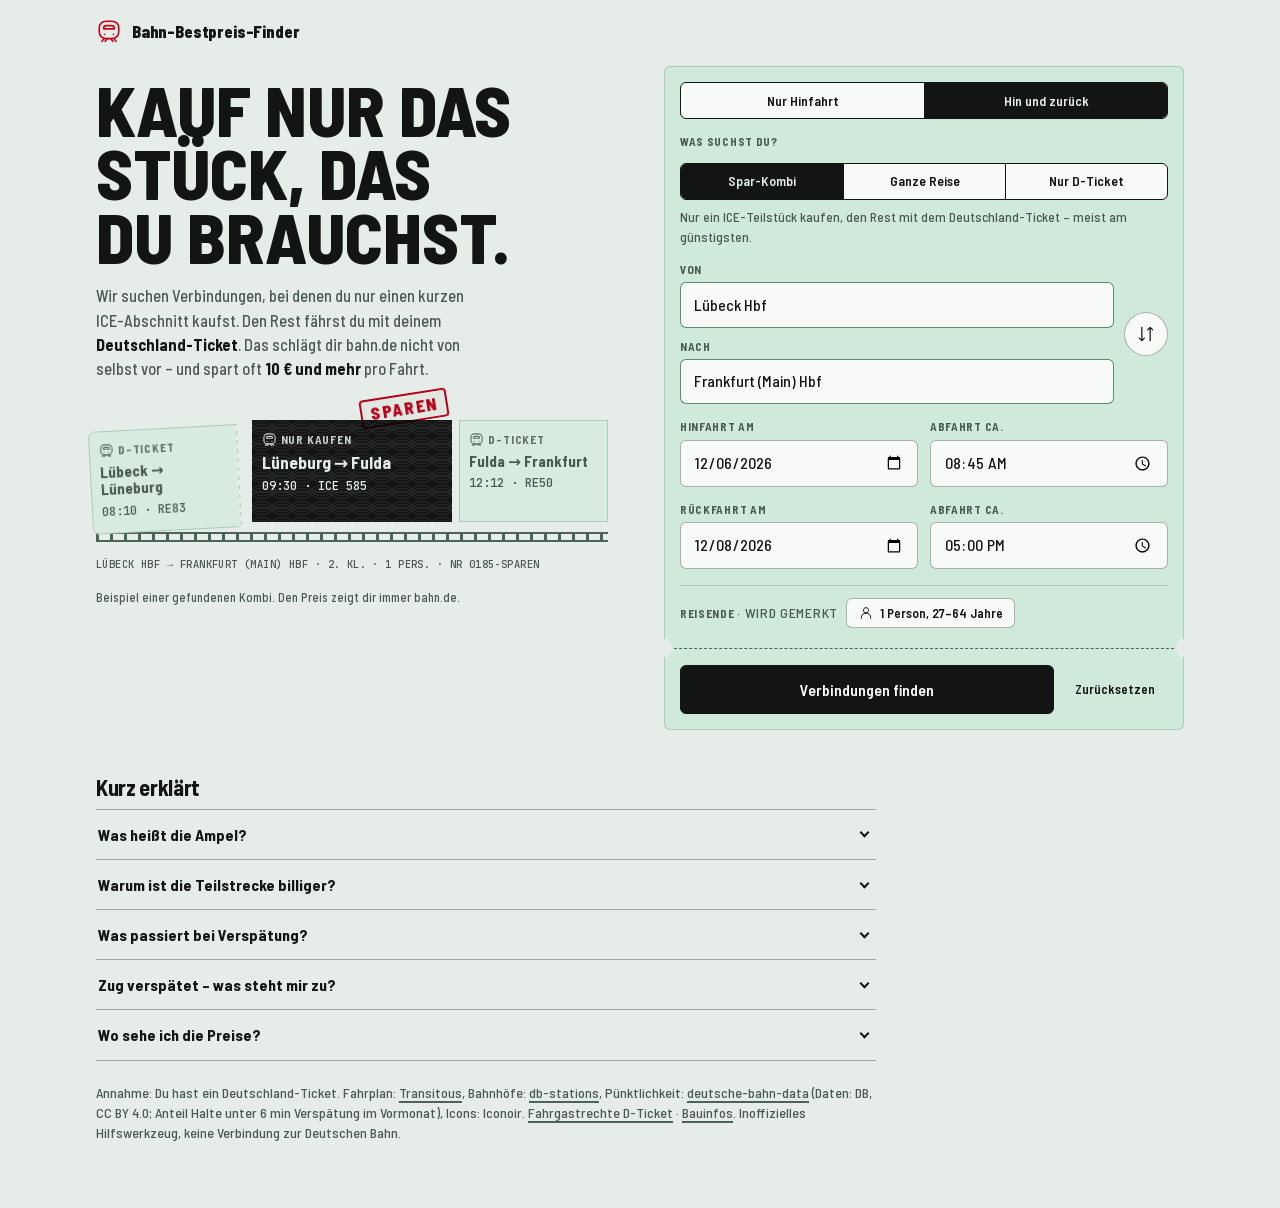
==== v2/index.html @ 5f4c4278 "v2: Akzent Bahn-Rot, Stempel SPAREN, Zug-Symbole und Gleis auf der Beispiel-Fahrkarte Co-Authored-By" ====
<!doctype html>
<html lang="de"><head><meta charset="utf-8"><meta name="viewport" content="width=device-width,initial-scale=1,viewport-fit=cover"><link rel="manifest" href="../manifest.webmanifest"><link rel="apple-touch-icon" href="../icon-180.png"><meta name="theme-color" content="#e6ece7" media="(prefers-color-scheme: light)"><meta name="theme-color" content="#0d1210" media="(prefers-color-scheme: dark)"><meta name="apple-mobile-web-app-capable" content="yes"><meta name="apple-mobile-web-app-title" content="Bestpreis"><meta name="description" content="Zugverbindungen nach Zeit, Geld und Risiko vergleichen – mit Deutschland-Ticket-Kombis und Risiko-Ampel."></head><body>
<title>Bahn-Bestpreis-Finder</title>
<style>
/* Barlow Semi Condensed und JetBrains Mono, SIL Open Font License, selbst gehostet (Google Fonts, latin) */
@font-face{font-family:'Barlow Semi Condensed';font-style:normal;font-weight:500;font-display:swap;src:url(fonts/barlow-semi-condensed-500.woff2) format('woff2');unicode-range:U+0000-00FF, U+0131, U+0152-0153, U+02BB-02BC, U+02C6, U+02DA, U+02DC, U+0304, U+0308, U+0329, U+2000-206F, U+20AC, U+2122, U+2191, U+2193, U+2212, U+2215, U+FEFF, U+FFFD}
@font-face{font-family:'Barlow Semi Condensed';font-style:normal;font-weight:600;font-display:swap;src:url(fonts/barlow-semi-condensed-600.woff2) format('woff2');unicode-range:U+0000-00FF, U+0131, U+0152-0153, U+02BB-02BC, U+02C6, U+02DA, U+02DC, U+0304, U+0308, U+0329, U+2000-206F, U+20AC, U+2122, U+2191, U+2193, U+2212, U+2215, U+FEFF, U+FFFD}
@font-face{font-family:'Barlow Semi Condensed';font-style:normal;font-weight:700;font-display:swap;src:url(fonts/barlow-semi-condensed-700.woff2) format('woff2');unicode-range:U+0000-00FF, U+0131, U+0152-0153, U+02BB-02BC, U+02C6, U+02DA, U+02DC, U+0304, U+0308, U+0329, U+2000-206F, U+20AC, U+2122, U+2191, U+2193, U+2212, U+2215, U+FEFF, U+FFFD}
@font-face{font-family:'Barlow Semi Condensed';font-style:normal;font-weight:800;font-display:swap;src:url(fonts/barlow-semi-condensed-800.woff2) format('woff2');unicode-range:U+0000-00FF, U+0131, U+0152-0153, U+02BB-02BC, U+02C6, U+02DA, U+02DC, U+0304, U+0308, U+0329, U+2000-206F, U+20AC, U+2122, U+2191, U+2193, U+2212, U+2215, U+FEFF, U+FFFD}
@font-face{font-family:'JetBrains Mono';font-style:normal;font-weight:500;font-display:swap;src:url(fonts/jetbrains-mono-500.woff2) format('woff2');unicode-range:U+0000-00FF, U+0131, U+0152-0153, U+02BB-02BC, U+02C6, U+02DA, U+02DC, U+0304, U+0308, U+0329, U+2000-206F, U+20AC, U+2122, U+2191, U+2193, U+2212, U+2215, U+FEFF, U+FFFD}
@font-face{font-family:'JetBrains Mono';font-style:normal;font-weight:700;font-display:swap;src:url(fonts/jetbrains-mono-500.woff2) format('woff2');unicode-range:U+0000-00FF, U+0131, U+0152-0153, U+02BB-02BC, U+02C6, U+02DA, U+02DC, U+0304, U+0308, U+0329, U+2000-206F, U+20AC, U+2122, U+2191, U+2193, U+2212, U+2215, U+FEFF, U+FFFD}
/* Version 2 „Die Fahrkarte“: jede Verbindung ist eine Fahrkarte über die ganze Strecke –
   nur das bezahlte Stück ist schwarz bedruckt, D-Ticket-Abschnitte sind an der Perforation abgerissen.
   Kartenstock in Mint, Thermodruck-Ziffern, ein Magenta-Stempel für den Trick. Haarlinien statt weicher Schatten. */
:root{
  --background:#e6ece7;--foreground:#121514;
  --card:#f8faf7;--card-foreground:#121514;--popover:#f8faf7;--popover-foreground:#121514;
  --ticket:#cfe9da;--ticket-edge:#a9cdb9;
  --primary:#121514;--primary-foreground:#f8faf7;
  --secondary:#f8faf7;--secondary-foreground:#121514;
  --muted:#dbe3dd;--muted-foreground:#4a5a52;
  --accent:rgba(18,21,20,.06);--accent-foreground:#121514;
  --stamp:#c8001a;--stamp-soft:rgba(200,0,26,.10);
  --perf:#4a6558;
  --destructive:#b3122e;--destructive-foreground:#fff;
  --border:rgba(18,21,20,.16);--input:#f8faf7;--ring:#c8001a;
  --pop-green:#d3ecdd;--pop-green-foreground:#17603c;
  --pop-orange:#f6e2ae;--pop-orange-foreground:#704800;
  --line-strong:rgba(18,21,20,.32);
  --font-sans:"Barlow Semi Condensed",system-ui,-apple-system,"Segoe UI",Roboto,sans-serif;
  --font-mono:"JetBrains Mono",ui-monospace,"SF Mono",Menlo,Consolas,monospace;
  --guilloche:url("data:image/svg+xml,%3Csvg%20xmlns%3D%22http%3A//www.w3.org/2000/svg%22%20width%3D%2240%22%20height%3D%2216%22%20viewBox%3D%220%200%2040%2016%22%3E%3Cg%20fill%3D%22none%22%20stroke%3D%22%23ffffff%22%20stroke-width%3D%22.55%22%20stroke-opacity%3D%22.16%22%3E%3Cpath%20d%3D%22M0%205%20C%206%200%2014%200%2020%205%20S%2034%2010%2040%205%22%20/%3E%3Cpath%20d%3D%22M0%208%20C%206%203%2014%203%2020%208%20S%2034%2013%2040%208%22%20/%3E%3Cpath%20d%3D%22M0%2011%20C%206%206%2014%206%2020%2011%20S%2034%2016%2040%2011%22%20/%3E%3Cpath%20d%3D%22M0%205%20C%206%2010%2014%2010%2020%205%20S%2034%200%2040%205%22%20/%3E%3Cpath%20d%3D%22M0%208%20C%206%2013%2014%2013%2020%208%20S%2034%203%2040%208%22%20/%3E%3Cpath%20d%3D%22M0%2011%20C%206%2016%2014%2016%2020%2011%20S%2034%206%2040%2011%22%20/%3E%3C/g%3E%3C/svg%3E");
  --r:6px;
  color-scheme:light;
}
@media (prefers-color-scheme: dark){:root:not([data-theme="light"]){
  --background:#0d1210;--foreground:#e6eee8;
  --card:#151c19;--card-foreground:#e6eee8;--popover:#18201c;--popover-foreground:#e6eee8;
  --ticket:#1b2a23;--ticket-edge:#2d4438;
  --primary:#e6eee8;--primary-foreground:#0d1210;
  --secondary:#151c19;--secondary-foreground:#e6eee8;
  --muted:#1f2924;--muted-foreground:#a2b3a9;
  --accent:rgba(230,238,232,.07);--accent-foreground:#e6eee8;
  --stamp:#ff5a5f;--stamp-soft:rgba(255,90,95,.14);
  --perf:#86a596;
  --destructive:#ff5a72;--destructive-foreground:#14070a;
  --border:rgba(230,238,232,.16);--input:#151c19;--ring:#ff5a5f;
  --pop-green:#183626;--pop-green-foreground:#8fe0b3;
  --pop-orange:#3a2d0c;--pop-orange-foreground:#f3c862;
  --line-strong:rgba(230,238,232,.34);
  --guilloche:url("data:image/svg+xml,%3Csvg%20xmlns%3D%22http%3A//www.w3.org/2000/svg%22%20width%3D%2240%22%20height%3D%2216%22%20viewBox%3D%220%200%2040%2016%22%3E%3Cg%20fill%3D%22none%22%20stroke%3D%22%230d1210%22%20stroke-width%3D%22.55%22%20stroke-opacity%3D%22.16%22%3E%3Cpath%20d%3D%22M0%205%20C%206%200%2014%200%2020%205%20S%2034%2010%2040%205%22%20/%3E%3Cpath%20d%3D%22M0%208%20C%206%203%2014%203%2020%208%20S%2034%2013%2040%208%22%20/%3E%3Cpath%20d%3D%22M0%2011%20C%206%206%2014%206%2020%2011%20S%2034%2016%2040%2011%22%20/%3E%3Cpath%20d%3D%22M0%205%20C%206%2010%2014%2010%2020%205%20S%2034%200%2040%205%22%20/%3E%3Cpath%20d%3D%22M0%208%20C%206%2013%2014%2013%2020%208%20S%2034%203%2040%208%22%20/%3E%3Cpath%20d%3D%22M0%2011%20C%206%2016%2014%2016%2020%2011%20S%2034%206%2040%2011%22%20/%3E%3C/g%3E%3C/svg%3E");
  color-scheme:dark}}
:root[data-theme="dark"]{
  --background:#0d1210;--foreground:#e6eee8;--card:#151c19;--card-foreground:#e6eee8;--popover:#18201c;--popover-foreground:#e6eee8;
  --ticket:#1b2a23;--ticket-edge:#2d4438;--primary:#e6eee8;--primary-foreground:#0d1210;--secondary:#151c19;--secondary-foreground:#e6eee8;
  --muted:#1f2924;--muted-foreground:#a2b3a9;--accent:rgba(230,238,232,.07);--accent-foreground:#e6eee8;--stamp:#ff5a5f;--stamp-soft:rgba(255,90,95,.14);
  --perf:#86a596;--destructive:#ff5a72;--destructive-foreground:#14070a;--border:rgba(230,238,232,.16);--input:#151c19;--ring:#ff5a5f;
  --pop-green:#183626;--pop-green-foreground:#8fe0b3;--pop-orange:#3a2d0c;--pop-orange-foreground:#f3c862;--line-strong:rgba(230,238,232,.34);
  --guilloche:url("data:image/svg+xml,%3Csvg%20xmlns%3D%22http%3A//www.w3.org/2000/svg%22%20width%3D%2240%22%20height%3D%2216%22%20viewBox%3D%220%200%2040%2016%22%3E%3Cg%20fill%3D%22none%22%20stroke%3D%22%230d1210%22%20stroke-width%3D%22.55%22%20stroke-opacity%3D%22.16%22%3E%3Cpath%20d%3D%22M0%205%20C%206%200%2014%200%2020%205%20S%2034%2010%2040%205%22%20/%3E%3Cpath%20d%3D%22M0%208%20C%206%203%2014%203%2020%208%20S%2034%2013%2040%208%22%20/%3E%3Cpath%20d%3D%22M0%2011%20C%206%206%2014%206%2020%2011%20S%2034%2016%2040%2011%22%20/%3E%3Cpath%20d%3D%22M0%205%20C%206%2010%2014%2010%2020%205%20S%2034%200%2040%205%22%20/%3E%3Cpath%20d%3D%22M0%208%20C%206%2013%2014%2013%2020%208%20S%2034%203%2040%208%22%20/%3E%3Cpath%20d%3D%22M0%2011%20C%206%2016%2014%2016%2020%2011%20S%2034%206%2040%2011%22%20/%3E%3C/g%3E%3C/svg%3E");color-scheme:dark}

/* ---------- Grundlagen ---------- */
*,*::before,*::after{box-sizing:border-box}
[hidden]{display:none!important}
html{-webkit-text-size-adjust:100%}
body{margin:0;background:var(--background);color:var(--foreground)}
.ds{font-family:var(--font-sans);font-weight:500;color:var(--foreground);background:var(--background);line-height:1.45;caret-color:var(--stamp);
  scrollbar-color:color-mix(in oklab,var(--foreground) 25%,transparent) transparent}
.ds ::selection{background:var(--stamp);color:var(--background)}
.ds h1,.ds h2,.ds h3{margin:0;font-weight:700;letter-spacing:-.015em;color:var(--foreground)}
.ds p{margin:0}
.ds a{color:var(--foreground);text-decoration:underline;text-decoration-color:var(--perf);text-decoration-thickness:1.5px;text-underline-offset:3px}
.ds a.ds-btn{text-decoration:none}
:focus-visible{outline:2px solid var(--ring);outline-offset:2px}
.ico{flex:none;vertical-align:middle}
.t,.tm2,.tl .t,.hour .t,.win,.n,.prog-row #p-meta{font-family:var(--font-mono);font-variant-numeric:tabular-nums;letter-spacing:-.01em}
.sr-only{position:absolute;width:1px;height:1px;overflow:hidden;clip:rect(0 0 0 0);white-space:nowrap}
.wrap{max-width:660px;margin:0 auto;padding:18px 16px 64px;display:grid;gap:22px;grid-template-columns:minmax(0,1fr);font-size:16px}
.wrap>*{min-width:0}
.ds-section-title{font-size:1.4rem;font-weight:700;line-height:1.2;letter-spacing:-.015em;margin:0}
.ds-supporting{font-size:.875rem;color:var(--muted-foreground);margin:0;line-height:1.45}
.ds-muted{color:var(--muted-foreground)}

/* ---------- Knöpfe, Felder, Reiter: wie gedruckte Formularfelder ---------- */
.ds-btn{display:inline-flex;align-items:center;justify-content:center;gap:.45rem;font:600 .875rem/1.2 var(--font-sans);padding:.6rem 1rem;border-radius:var(--r);
  border:1.5px solid transparent;cursor:pointer;touch-action:manipulation;white-space:nowrap;color:var(--foreground);background:transparent;
  transition:background-color .15s,border-color .15s,color .15s,transform .1s}
.ds-btn:active{transform:translateY(1px)}
.ds-btn:disabled{opacity:.45;cursor:not-allowed}
.ds-btn-primary{background:var(--primary);color:var(--primary-foreground);border-color:var(--primary)}
.ds a.ds-btn-primary{color:var(--primary-foreground)}
.ds-btn-secondary{background:var(--card);border-color:var(--line-strong)}
.ds-btn-outline{background:transparent;border-color:var(--line-strong)}
.ds-btn-ghost{background:transparent}
.ds-btn-sm{padding:.45rem .75rem;font-size:.8125rem}
.ds-btn-lg{padding:.85rem 1.4rem;font-size:1rem}
.ds .ds-btn[aria-pressed="true"]{background:var(--stamp-soft);border-color:var(--stamp);color:var(--stamp)}
@media (hover:hover) and (pointer:fine){
  .ds-btn-primary:hover:not(:disabled){background:color-mix(in oklab,var(--primary) 86%,var(--stamp));border-color:color-mix(in oklab,var(--primary) 86%,var(--stamp))}
  .ds-btn-secondary:hover,.ds-btn-outline:hover{border-color:var(--foreground)}
  .ds-btn-ghost:hover{background:var(--accent)}
}
.ds-label{display:block;font:700 .72rem/1.2 var(--font-sans);text-transform:uppercase;letter-spacing:.06em;color:var(--muted-foreground);margin:0 0 .35rem}
.ds-field{margin:0;min-width:0}
.ds-input,.ds-select{width:100%;max-width:100%;font:500 1rem/1.3 var(--font-sans);padding:.7rem .8rem;border-radius:var(--r);border:1.5px solid var(--line-strong);
  background:var(--input);color:var(--foreground);transition:border-color .15s}
.ds-input::placeholder{color:var(--muted-foreground)}
.ds-input:focus,.ds-input:focus-visible{outline:none;border-color:var(--stamp);box-shadow:0 0 0 3px var(--stamp-soft)}
.ds-input.ok{border-color:color-mix(in oklab,var(--pop-green-foreground) 70%,transparent)}
.ds-input.bad{border-color:var(--destructive)}
.ds-select{appearance:auto}
@media (hover:hover) and (pointer:fine){.ds-input:hover:not(:focus){border-color:var(--foreground)}}
.ds-tabs{display:inline-flex;gap:0;padding:0;border:1.5px solid var(--foreground);border-radius:var(--r);overflow:hidden;background:var(--card)}
.ds-tab{font:600 .84rem/1.2 var(--font-sans);padding:.6rem .8rem;border:0;border-radius:0;background:transparent;color:var(--foreground);cursor:pointer;touch-action:manipulation}
.ds-tab+.ds-tab{border-left:1.5px solid var(--foreground)}
.ds-tab.active,.ds-tab[aria-selected="true"],.ds-tab[aria-pressed="true"]{background:var(--foreground);color:var(--background)}
.ds-chip{display:inline-flex;align-items:center;gap:.35rem;font:600 .8125rem/1.2 var(--font-sans);padding:.38rem .7rem;border-radius:var(--r);border:1.5px solid var(--line-strong);
  background:var(--card);color:var(--foreground);cursor:pointer;touch-action:manipulation}
.ds-chip[aria-pressed="true"]{background:var(--foreground);color:var(--background);border-color:var(--foreground)}
@media (hover:hover) and (pointer:fine){.ds-chip:hover:not([aria-pressed="true"]){border-color:var(--foreground)}}
@media (pointer:coarse){.ds-btn,.ds-tab,.ds-chip{min-height:44px}.ds-input,.ds-select{min-height:48px}}
.ds-badge{display:inline-flex;align-items:center;gap:.25rem;font:700 .68rem/1.3 var(--font-sans);text-transform:uppercase;letter-spacing:.05em;padding:.18rem .45rem;border-radius:3px;
  border:1.5px solid currentColor;background:transparent;color:var(--foreground);white-space:nowrap}
.ds .ds-badge-primary{color:var(--stamp);border-color:var(--stamp)}
.ds .ds-badge-outline{color:var(--muted-foreground);border-color:var(--border)}
.ds .ds-badge-safe,.ds .ds-badge-warn,.ds .ds-badge-danger{color:var(--foreground);background:transparent;border:0;padding:.1rem 0;gap:.4rem;
  font:500 .74rem/1.3 var(--font-mono);letter-spacing:0;text-transform:none}
.ds .ds-badge-safe::before,.ds .ds-badge-warn::before,.ds .ds-badge-danger::before{content:"";width:8px;height:8px;border-radius:50%;flex:none}
.ds .ds-badge-safe::before{background:var(--pop-green-foreground)}
.ds .ds-badge-warn::before{background:var(--pop-orange-foreground)}
.ds .ds-badge-danger::before{background:var(--destructive)}
.ds .ds-badge-danger{font-weight:700}
.ds-card{background:var(--card);color:var(--card-foreground);border:1px solid var(--foreground);border-radius:var(--r);display:flex;flex-direction:column}
.ds-card-body{padding:16px}
.ds-alert{display:grid;gap:10px;border:1px solid var(--line-strong);border-radius:var(--r);padding:14px 16px;background:var(--card);font-size:.9rem}
.ds-alert.bad{border-color:var(--destructive)}
.ds-alert-title{font-weight:700;margin:0}
.ds-alert.bad .ds-alert-title{color:var(--destructive)}
.ds-alert .ds-btn{justify-self:start}
.ds-row{display:flex;flex-wrap:wrap;gap:.6rem;align-items:center}
.ds-progress{height:6px;background:var(--muted);border-radius:0;overflow:hidden}
.ds-progress-bar{height:100%;background:var(--foreground)}
kbd{font:600 .75rem var(--font-mono);border:1px solid var(--border);border-radius:3px;padding:0 4px}

/* ---------- Kopf ---------- */
.head{display:flex;justify-content:space-between;align-items:center;gap:12px}
.brand{display:flex;align-items:center;gap:10px;min-width:0}
.brand .ico{color:var(--stamp)}
.brand h1{font-size:1.05rem;font-weight:800;letter-spacing:-.01em;white-space:nowrap}

/* ---------- Einstieg: die Beispiel-Fahrkarte (Signatur: abgerissen + Stempel) ---------- */
.intro{display:grid;gap:16px}
.intro h2{font-size:clamp(2.6rem,12vw,4.4rem);line-height:.9;font-weight:800;letter-spacing:0;text-transform:uppercase;text-wrap:balance;max-width:12ch}

.intro .lead{font-size:1.02rem;line-height:1.5;color:var(--muted-foreground);max-width:46ch;text-wrap:pretty}
.intro .lead b{color:var(--foreground)}
.xticket{position:relative;display:grid;grid-template-columns:1fr 1.35fr 1fr;column-gap:7px;margin-top:22px;font-size:.84rem;line-height:1.2}
.xticket .part{display:grid;gap:6px;align-content:start;padding:12px 10px 14px;min-width:0;background:var(--ticket);position:relative}
.xticket .part{box-shadow:inset 0 0 0 1px var(--ticket-edge)}
.xticket .part:first-child{border-radius:var(--r) 0 0 var(--r)}
.xticket .part:last-child{border-radius:0 var(--r) var(--r) 0}
.xticket .paid{box-shadow:none}
/* abgerissene Stummel: blasser, gestrichelte Perforation zur Mitte, leicht verrutscht */
.xticket .stub{background:color-mix(in oklab,var(--ticket) 55%,var(--background));color:var(--muted-foreground)}
/* Abrisskante: Lochreihe der Perforation auf der Seite zum bezahlten Stück */
.xticket .stub:first-child{transform-origin:right bottom;-webkit-mask:radial-gradient(circle at 100% 50%,transparent 2.6px,#000 3.1px) 0 0/100% 9px repeat-y;mask:radial-gradient(circle at 100% 50%,transparent 2.6px,#000 3.1px) 0 0/100% 9px repeat-y}
.xticket .stub:last-child{transform-origin:left bottom;-webkit-mask:radial-gradient(circle at 0 50%,transparent 2.6px,#000 3.1px) 0 0/100% 9px repeat-y;mask:radial-gradient(circle at 0 50%,transparent 2.6px,#000 3.1px) 0 0/100% 9px repeat-y}
.xticket .paid{background:var(--foreground) var(--guilloche);color:var(--background)}
.xticket .k{font:700 .72rem/1.2 var(--font-sans);text-transform:uppercase;letter-spacing:.07em;opacity:.85}
.xticket .tr{font:700 .95rem/1.15 var(--font-sans);overflow-wrap:anywhere}
.xticket .tm{font:500 .76rem/1.2 var(--font-mono);font-variant-numeric:tabular-nums}
.xticket .paid .tr{font-size:1.08rem}
.xticket .serial{grid-column:1/-1;font:500 .66rem/1.3 var(--font-mono);letter-spacing:.04em;color:var(--muted-foreground);padding-top:16px}
.stamp{position:absolute;right:calc(30% + 6px);top:-26px;z-index:2;font:800 1.05rem/1 var(--font-sans);letter-spacing:.1em;color:var(--stamp);
  border:2.5px solid var(--stamp);border-radius:4px;padding:.28rem .5rem .22rem;background:color-mix(in oklab,var(--card) 70%,transparent);transform:rotate(-9deg);
  mix-blend-mode:multiply}
@media (prefers-color-scheme:dark){.stamp{mix-blend-mode:normal}}
.xnote{font-size:.78rem;color:var(--muted-foreground);margin-top:6px}
@media (prefers-reduced-motion:no-preference){
  .xticket .stub:first-child{animation:tearL .9s cubic-bezier(.16,1,.3,1) .5s both}
  .xticket .stub:last-child{animation:tearR .9s cubic-bezier(.16,1,.3,1) .62s both}
  .stamp{animation:stamp .5s cubic-bezier(.16,1,.3,1) 1.15s both}
}
@keyframes tearL{from{transform:translateX(7px)}to{transform:translate(-3px,4px) rotate(-3deg)}}
@keyframes tearR{from{transform:translateX(-7px)}to{transform:translate(3px,4px) rotate(3deg)}}
@keyframes stamp{0%{opacity:0;transform:rotate(-9deg) scale(1.9)}60%{opacity:1}100%{opacity:1;transform:rotate(-9deg) scale(1)}}
@media (prefers-reduced-motion:reduce){.xticket .stub:first-child{transform:translate(-3px,4px) rotate(-3deg)}.xticket .stub:last-child{transform:translate(3px,4px) rotate(3deg)}}

/* ---------- Suchmaske: Fahrkarten-Formular ---------- */
.search.ds-card{background:var(--ticket);border:0;box-shadow:inset 0 0 0 1px var(--ticket-edge)}
.search .ds-input,.search .ds-select{background:var(--card);border-width:1px}
.search .ds-tabs{background:var(--card)}
.search .actions{position:relative;margin:4px -16px 0;padding:16px 16px 0;border-top:1.5px dashed var(--perf)}
.search .actions::before,.search .actions::after{content:"";position:absolute;top:-10px;width:18px;height:18px;border-radius:50%;background:var(--background)}
.search .actions::before{left:-9px}.search .actions::after{right:-9px}
.search .ds-card-body{display:grid;gap:16px;padding:16px;grid-template-columns:minmax(0,1fr)}
.tripseg{display:grid;grid-template-columns:1fr 1fr;width:100%}
.modes-wrap{display:grid;gap:8px}
.modes{display:grid;grid-template-columns:repeat(3,minmax(0,1fr));width:100%}
.modes .ds-tab{padding:.6rem .3rem}
#mode-hint{font-size:.84rem}
.places{display:grid;grid-template-columns:minmax(0,1fr) auto;gap:10px;align-items:center}
.places .stack{display:grid;gap:12px;min-width:0}
.swap{width:44px;height:44px;padding:0;border-radius:50%}
.grid2{display:grid;gap:12px;grid-template-columns:repeat(2,minmax(0,1fr))}
.combo{position:relative;min-width:0}
.sugg{position:absolute;z-index:6;left:0;right:0;top:100%;margin:4px 0 0;padding:4px;list-style:none;background:var(--popover);border:1.5px solid var(--foreground);
  border-radius:var(--r);max-height:280px;overflow:auto}
.sugg li{padding:11px 12px;border-radius:3px;cursor:pointer;font-size:.95rem}
.sugg li[aria-selected="true"]{background:var(--foreground);color:var(--background)}
@media (hover:hover) and (pointer:fine){.sugg li:hover:not([aria-selected="true"]){background:var(--accent)}}
.sugg li.none{color:var(--muted-foreground);cursor:default}
.hint{display:block;font-size:.8rem;margin-top:4px}.hint:empty{display:none}.hint.bad{color:var(--destructive)}
.trav{display:grid;gap:12px;padding-top:12px;border-top:1px solid var(--ticket-edge)}
.trav-row{display:flex;align-items:center;gap:8px;flex-wrap:wrap}
.trav-row .ds-label{text-transform:uppercase}
.trav-panel{display:grid;gap:12px;grid-template-columns:repeat(3,minmax(0,1fr))}
.actions{display:flex;gap:8px;align-items:center}
.actions #go{flex:1;min-width:0}
.recent{display:flex;flex-wrap:wrap;gap:6px;align-items:center}
.recent .ds-chip{max-width:100%;overflow:hidden;text-overflow:ellipsis;white-space:nowrap}
.favs .fav{display:inline-flex;align-items:center;max-width:100%}
.favs .n{color:var(--muted-foreground);font-size:.72rem;margin-left:4px}
.fav-x{border:0;background:none;color:var(--muted-foreground);font-size:1.15rem;line-height:1;padding:6px 8px;cursor:pointer;border-radius:3px}
.fav-x:hover{color:var(--foreground)}
.mytrip{padding:12px 14px;display:grid;gap:6px;background:var(--card);border:1px solid var(--foreground)}
.mt-head{display:flex;justify-content:space-between;align-items:center;gap:8px}
.mt-head .ico{color:var(--stamp)}
.mt-plan{white-space:pre-wrap;font:inherit;font-size:.82rem;margin:6px 0 0;color:var(--muted-foreground)}

/* ---------- Fortschritt: die Fahrkarte wird gedruckt ---------- */
.prog{display:grid;gap:8px}
.prog .ds-progress{height:8px;background:repeating-linear-gradient(90deg,var(--muted) 0 10px,transparent 10px 14px)}
.prog .ds-progress-bar{width:100%;transform-origin:left;transform:scaleX(0);transition:transform .35s cubic-bezier(.16,1,.3,1)}
.prog-row{display:flex;justify-content:space-between;gap:10px;align-items:center;flex-wrap:wrap}
.prog-step{font-weight:700;font-size:.92rem}
.steps{display:flex;gap:6px;flex-wrap:wrap;margin:0;padding:0;list-style:none;font-size:.78rem;color:var(--muted-foreground)}
.steps li+li::before{content:"›";margin-right:6px}
.steps li.now{color:var(--foreground);font-weight:700}
.steps li.done{text-decoration:line-through;text-decoration-color:var(--stamp)}

/* ---------- Ergebnisse ---------- */
.res{display:grid;gap:16px;grid-template-columns:minmax(0,1fr)}
.res-head{display:flex;justify-content:space-between;align-items:flex-start;gap:10px}
.res-head>div:first-child{display:grid;gap:2px;min-width:0}
.res-head h2{font-size:1.5rem;letter-spacing:-.025em;line-height:1.15}
.head-btns{display:flex;gap:6px;flex-wrap:wrap;justify-content:flex-end}
#fav[aria-pressed="true"] .ico{fill:currentColor}
.dirtabs{display:grid;grid-template-columns:1fr 1fr;width:100%}
.dirtabs .ds-tab{display:grid;gap:1px;padding:.6rem}
.dirtabs .ds-tab small{font-size:.74rem;font-weight:500;opacity:.8}
.toolbar{display:flex;align-items:center;gap:8px;flex-wrap:wrap}
.toolbar .count{font-weight:800;margin-right:auto;font-size:1.05rem}
.sort-sel{font:600 .85rem var(--font-sans);color:var(--foreground);background:var(--card);border:1.5px solid var(--line-strong);border-radius:var(--r);padding:.5rem .7rem;max-width:100%}
.tgl{display:inline-flex;align-items:center;gap:4px;background:none;border:0;color:var(--muted-foreground);font:600 .84rem var(--font-sans);cursor:pointer;min-height:40px;padding:0 4px;margin-left:auto}
.tgl svg{transition:transform .2s}
.row-l3 .tgl[aria-expanded="true"] svg{transform:rotate(180deg)}
.help-card{background:var(--card);border:1px solid var(--line-strong);border-radius:var(--r);padding:12px 14px;display:grid;gap:8px;font-size:.88rem;color:var(--muted-foreground)}
.help-card b{color:var(--foreground)}
.sw,.lg{display:inline-block;width:18px;height:10px;vertical-align:0;border-radius:2px}
.sw.nv,.lg.nv{border:1.5px dashed var(--perf)}.sw.fv,.lg.fv{background:var(--foreground)}.sw.wait,.lg.wait{border-bottom:1.5px dotted var(--line-strong);border-radius:0}
.legend{display:flex;flex-wrap:wrap;gap:4px 14px;font-size:.78rem}
.legend span{display:inline-flex;align-items:center;gap:6px}
.timebar{display:flex;justify-content:space-between;align-items:center;gap:8px;font-size:.86rem;color:var(--muted-foreground)}
.timebar .win{white-space:nowrap;color:var(--foreground);font-weight:600}
.price,.alt{border:1px solid var(--line-strong);border-radius:var(--r);background:var(--card);font-size:.88rem}
.price summary{display:flex;align-items:center;gap:10px;padding:11px 14px;cursor:pointer;list-style:none}
.price summary::-webkit-details-marker{display:none}
.price summary>span{flex:1;min-width:0}
.price summary svg{transition:transform .2s}
.price[open] summary svg{transform:rotate(180deg)}
.price-body{padding:0 14px 12px;display:grid;gap:8px;color:var(--muted-foreground)}
.price-body ul{margin:0;padding-left:18px;display:grid;gap:4px}
.alt{padding:0 14px}
.alt summary{display:flex;justify-content:space-between;align-items:center;gap:8px;cursor:pointer;padding:11px 0;list-style:none}
.alt summary::-webkit-details-marker{display:none}
.alt ul{list-style:none;margin:0;padding:0 0 12px;display:grid;gap:12px}
.alt li{display:grid;gap:6px;border-top:1.5px dashed var(--border);padding-top:12px}
.alt li .ds-btn{justify-self:start}
.route{display:flex;flex-wrap:wrap;gap:4px;align-items:center}
.route .via{font-size:.75rem;color:var(--muted-foreground)}
.filt{border-block:1px solid var(--line-strong)}
.filt>summary{display:flex;justify-content:space-between;align-items:center;gap:8px;min-height:46px;cursor:pointer;font-size:.9rem;font-weight:700;list-style:none}
.filt>summary b{color:var(--stamp)}
.filt>summary .ds-supporting{font-weight:500}
.filters{display:grid;gap:10px;padding:2px 0 14px}
.fchips{display:flex;gap:6px;align-items:center;flex-wrap:wrap}
.fchips .fl{flex:none;font:700 .7rem var(--font-sans);text-transform:uppercase;letter-spacing:.06em;color:var(--muted-foreground);margin-right:2px;min-width:5.2em}
.fchips .ds-chip{white-space:nowrap}
.fchips .n{color:var(--muted-foreground);font-size:.72rem}
.fchips .ds-chip[aria-pressed="true"] .n{color:inherit}
.hours{display:flex;gap:6px;overflow-x:auto;padding:2px 0 6px;scrollbar-width:thin}
.hour{flex:none;display:grid;grid-template-columns:auto auto;align-items:center;gap:0 8px;background:var(--card);border:1px solid var(--line-strong);border-radius:var(--r);
  padding:7px 11px;text-decoration:none!important;color:var(--foreground)!important}
.hour-h{font:700 .68rem var(--font-sans);text-transform:uppercase;letter-spacing:.05em;color:var(--muted-foreground);grid-column:1/-1}
.hour .t{font-weight:700;font-size:1rem}
@media (hover:hover) and (pointer:fine){.hour:hover{border-color:var(--foreground)}}
.hdot{width:9px;height:9px;border-radius:50%}
.hdot.l0{background:var(--pop-green-foreground)}.hdot.l1{background:var(--pop-orange-foreground)}.hdot.l2{background:var(--destructive)}
/* mitlaufender Kopf: welche Stunde du gerade siehst */
.hgroup{display:grid;gap:10px;scroll-margin-top:52px}
.hhead{position:sticky;top:0;z-index:4;display:flex;align-items:baseline;gap:10px;padding:10px 0 8px;background:var(--background);border-bottom:1.5px solid var(--foreground)}
.hhead b{font:800 1.05rem var(--font-mono);font-variant-numeric:tabular-nums}
.hmore>summary{cursor:pointer;color:var(--foreground);font-weight:600;font-size:.88rem;padding:8px 2px;list-style:none}
.hmore>summary::-webkit-details-marker{display:none}
.hmore>summary::before{content:"+ ";color:var(--stamp);font-weight:800}
.hmore[open]>summary::before{content:"– "}
.hmore[open]>summary{margin-bottom:8px}
.loadmore{display:flex;align-items:center;gap:8px;justify-content:center;font-size:.9rem;color:var(--muted-foreground);padding:10px;border:1.5px dashed var(--line-strong);border-radius:var(--r)}
.more-times{justify-self:start}
.tip{font-size:.88rem;color:var(--muted-foreground)}

/* ---------- Die Fahrkarte (eine Verbindung) ---------- */
.rows{list-style:none;margin:0;padding:0;display:grid;gap:12px}
.rows.ds-card{background:none;border:0;border-radius:0;box-shadow:none}
.row{position:relative;display:grid;grid-template-columns:auto minmax(0,1fr) auto;gap:12px;align-items:start;padding:14px 14px 14px 12px;
  background:var(--ticket);border-radius:var(--r);box-shadow:inset 0 0 0 1.5px var(--ticket-edge);
  /* Ausstanzungen links und rechts auf Höhe der Perforation */
  -webkit-mask:radial-gradient(circle 7px at 0 50%,transparent 6.5px,#000 7px) left/51% 100% no-repeat,radial-gradient(circle 7px at 100% 50%,transparent 6.5px,#000 7px) right/51% 100% no-repeat;
          mask:radial-gradient(circle 7px at 0 50%,transparent 6.5px,#000 7px) left/51% 100% no-repeat,radial-gradient(circle 7px at 100% 50%,transparent 6.5px,#000 7px) right/51% 100% no-repeat}
.row+.row{border-top:0}
/* Auswahl = lochen */
.pick{appearance:none;-webkit-appearance:none;width:22px;height:22px;margin:3px 0 0;border-radius:50%;border:1.5px dashed var(--perf);background:transparent;cursor:pointer;flex:none;position:relative}
.pick:checked{border:2px solid var(--stamp);background:radial-gradient(circle,var(--background) 0 6px,transparent 6.5px)}
.pick:focus-visible{outline:2px solid var(--ring);outline-offset:2px}
.row-main{display:grid;gap:6px;min-width:0}
.row-l1{display:flex;align-items:center;gap:8px;flex-wrap:wrap}
.tm2{font-size:1.25rem;font-weight:700;letter-spacing:-.03em}
.row-l1>.ds-supporting.t{font-size:.84rem}
.row-l2{font-size:.92rem}
.row-l3{display:flex;align-items:center;gap:6px 10px;flex-wrap:wrap;font-size:.86rem}
/* das zu kaufende Stück, einmal als Klartext */
.tk{display:inline;min-width:0;line-height:1.4}
.tk .ico{vertical-align:-3px;margin-right:4px}
.tk b,.tk>.ico{display:none}
.tk:has(>.ico)::before{content:"Nur kaufen";display:inline-block;margin-right:6px;font:800 .7rem/1.45 var(--font-sans);text-transform:uppercase;letter-spacing:.07em;
  color:var(--background);background:var(--foreground);padding:0 .35rem;border-radius:2px;vertical-align:1px}
.why{font-size:.86rem;color:var(--muted-foreground);max-width:62ch}
.row-detail{display:grid;gap:10px;padding-top:6px;border-top:1.5px dashed var(--perf);margin-top:4px}
/* Aktionen hinter der Perforation */
.acts{display:grid;gap:6px;justify-items:stretch;align-self:stretch;align-content:start;padding-left:12px;border-left:1.5px dashed var(--perf)}
.acts .ds-btn{justify-content:center}
.acts .ds-btn-outline{background:var(--card)}
.share-menu{padding:2px 0 4px}
.row>.share-menu{grid-column:2/-1;margin:0}
.row>.share-menu[hidden]{display:none}
.mine{display:flex;flex-wrap:wrap;gap:6px;margin:8px 0 2px}
.mine .ds-btn-outline{background:var(--card)}
.mine .share-out{flex-basis:100%;min-height:7em;font:inherit;font-size:.82rem;padding:8px;border:1.5px solid var(--line-strong);border-radius:var(--r);background:var(--card);color:var(--foreground)}
.mybadge[hidden]{display:none}
/* Signatur: der Stempel landet einmal auf der Empfehlung */
.row .tag-rec{transform:rotate(-4deg);border-width:2px;font-size:.74rem}
.ds .tag-fast{color:var(--foreground);border-color:var(--line-strong)}
@media (prefers-reduced-motion:no-preference){.row .tag-rec.land{animation:stampSm .5s cubic-bezier(.16,1,.3,1) .2s both}}
.pin{display:grid;gap:10px}
.pin-head{display:flex;align-items:baseline;gap:10px;flex-wrap:wrap;padding-bottom:8px;border-bottom:1.5px solid var(--foreground)}
.pin-head b{font-size:1.1rem;font-weight:800;text-transform:uppercase;letter-spacing:.02em}
@keyframes stampSm{0%{opacity:0;transform:rotate(-4deg) scale(1.8)}100%{opacity:1;transform:rotate(-4deg) scale(1)}}
/* Reiseleiste: bedruckt = kaufen, gestrichelt = abgerissen (D-Ticket) */
.chain{display:flex;gap:3px;margin-top:2px;min-width:0;overflow:hidden}
.seg{container-type:inline-size;display:flex;align-items:center;justify-content:center;gap:4px;height:28px;border-radius:3px;padding:0 6px;font:700 .72rem/1 var(--font-sans);
  white-space:nowrap;overflow:hidden;text-overflow:ellipsis;min-width:0}
.seg.fv{min-width:58px;background:var(--foreground) var(--guilloche);color:var(--background)}
.seg.nv{min-width:14px;background:color-mix(in oklab,var(--ticket) 40%,var(--card));color:var(--perf);border:1.5px dashed var(--perf)}
.seg.flix{background:var(--card);color:var(--foreground);border:1.5px solid var(--foreground)}
.seg.wait{min-width:12px;padding:0 2px;background:transparent;color:var(--muted-foreground);font:600 .7rem var(--font-mono);border-bottom:1.5px dotted var(--line-strong);border-radius:0}
.seg.wait.bad{color:var(--destructive);border-bottom-color:var(--destructive)}
.seg svg{flex:none}.seg>span{overflow:hidden;text-overflow:ellipsis}
@container (max-width:44px){.seg svg{display:none}}
@container (max-width:15px){.seg>span{font-size:0}}
.chain-tr{font-size:.78rem;color:var(--muted-foreground)}
/* Fahrtverlauf (ausgeklappt) wie die Rückseite der Fahrkarte */
.tl{list-style:none;margin:2px 0 6px;padding:0;display:grid}
.tl li{display:grid;grid-template-columns:3.3rem minmax(0,1fr);gap:10px;align-items:center;font-size:.86rem}
.tl .t{color:var(--foreground);font-weight:700;line-height:1.25}
.tl-name{display:flex;align-items:center;gap:6px;flex-wrap:wrap;min-width:0}
.tl-name svg{color:var(--stamp);flex:none}
.tl-name b{font-weight:700}
.tl-bar svg{vertical-align:-3px}
.tl-leg .tl-bar{border-left:3px dashed var(--perf);margin-left:5px;padding:8px 0 8px 14px}
.tl-leg.fv .tl-bar{border-left:3px solid var(--foreground)}
.tl-leg.flix .tl-bar{border-left:3px solid var(--foreground)}
.tl-bar b{font-weight:700}
.punct{display:flex;flex-wrap:wrap;gap:6px 14px;font-size:.78rem;color:var(--muted-foreground)}
.pu{display:inline-flex;align-items:center;gap:6px;white-space:nowrap}
.pu .ds-progress{width:40px;height:5px}
.pu.g .ds-progress-bar{background:var(--pop-green-foreground)}.pu.y .ds-progress-bar{background:var(--pop-orange-foreground)}.pu.r .ds-progress-bar{background:var(--destructive)}
.pu b{color:var(--foreground)}
.rights summary{cursor:pointer;font-size:.88rem;font-weight:700;padding:4px 0}
.rights p{max-width:62ch}
/* Vergleichsleiste unten */
.selbar{position:fixed;left:50%;transform:translateX(-50%);bottom:calc(16px + env(safe-area-inset-bottom,0px));z-index:20;display:flex;align-items:center;gap:12px;
  background:var(--foreground);color:var(--background);border-radius:var(--r);padding:8px 8px 8px 16px;max-width:calc(100% - 32px)}
.selbar .ds-btn-primary{background:var(--stamp);border-color:var(--stamp);color:var(--background)}
.selbar .tgl{margin-left:0;color:inherit}
.open-bar{display:flex;gap:8px 12px;align-items:center;flex-wrap:wrap}
.shift{display:flex;justify-content:space-between;align-items:center;gap:8px}
.list{display:grid;gap:16px}
.list-head{display:flex;justify-content:space-between;align-items:center;gap:12px;flex-wrap:wrap}
/* Skelett: Fahrkarten werden gedruckt */
.sk{background:linear-gradient(90deg,var(--muted) 25%,color-mix(in oklab,var(--muted) 50%,var(--card)) 50%,var(--muted) 75%);background-size:200% 100%;animation:sh 1.3s linear infinite;border-radius:3px}
@keyframes sh{to{background-position:-200% 0}}
.sk.l1{height:12px;width:30%}.sk.l2{height:28px;width:75%}.sk.l3{height:12px;width:55%}.sk.l4{height:12px;width:85%}

/* ---------- FAQ und Fuß ---------- */
.faq{display:grid}
.faq h2{margin-bottom:8px}
.faq details{border-top:1px solid var(--line-strong)}
.faq details:last-of-type{border-bottom:1px solid var(--line-strong)}
.faq summary{cursor:pointer;padding:13px 2px;font-weight:700}
.faq details p{padding:0 2px 14px;max-width:62ch}
.faq summary,.rights summary,.mytrip summary,.filt>summary{list-style:none}
.faq summary::-webkit-details-marker,.rights summary::-webkit-details-marker,.mytrip summary::-webkit-details-marker,.filt>summary::-webkit-details-marker{display:none}
.faq summary,.rights summary,.mytrip summary{display:flex;justify-content:space-between;align-items:center;gap:12px}
.faq summary::after,.rights summary::after,.mytrip summary::after,.filt>summary::after{content:"";flex:none;width:7px;height:7px;margin:0 6px 3px 0;border-right:2px solid currentColor;
  border-bottom:2px solid currentColor;transform:rotate(45deg);transition:transform .2s cubic-bezier(.16,1,.3,1)}
.faq details[open]>summary::after,.rights[open]>summary::after,.mytrip details[open]>summary::after,.filt[open]>summary::after{transform:translateY(3px) rotate(225deg)}
footer{font-size:.78rem;color:var(--muted-foreground)}
footer a{color:var(--muted-foreground)!important}

/* ---------- Handy ---------- */
@media (max-width:480px){
  .trav-panel{grid-template-columns:minmax(0,1fr) minmax(0,1fr)}.trav-panel .ds-field:first-child{grid-column:1/-1}
  .res-head{flex-wrap:wrap}.res-head>.head-btns{display:flex;justify-content:flex-start}
  .row{grid-template-columns:auto minmax(0,1fr);padding:14px 12px}
  .row .acts{grid-column:1/-1;display:flex;flex-wrap:nowrap;gap:6px;align-items:center;padding:12px 0 0;border-left:0;border-top:1.5px dashed var(--perf)}
  .row .acts .share-btn{margin-left:auto}
  .row>.share-menu{grid-column:1/-1}
  .share-menu{display:grid;grid-template-columns:repeat(2,minmax(0,1fr))}
  .share-menu .ds-btn{justify-content:center;min-width:0;padding-inline:.6rem}
  .share-menu .ds-btn span{overflow:hidden;text-overflow:ellipsis;white-space:nowrap}
  .share-menu .share-out{grid-column:1/-1}
  .xticket{font-size:.76rem}
  .chain .seg.fv{flex-shrink:0!important;min-width:max-content}
  .chain .seg.fv svg{display:none}
  .chain .seg.nv>span,.chain .seg.nv svg,.chain .seg.wait>span{display:none}
  .chain .seg.nv{min-width:10px;flex:0 0 10px!important;padding:0}.chain .seg.wait{min-width:6px;flex:0 0 8px!important}
  .search .actions{margin-inline:-16px}
  .xticket .part{padding:11px 8px 13px}
}
/* ---------- Breiter Bildschirm: Einstieg links, Formular rechts ---------- */
@media (min-width:980px){
  .wrap{max-width:1120px;grid-template-columns:minmax(0,1fr) minmax(0,520px);column-gap:56px;align-items:start}
  .wrap>.head{grid-column:1/-1}
  .wrap>.intro{grid-column:1;padding-top:12px}
  .wrap>.search{grid-column:2}
  .wrap>#prog,.wrap>#err,.wrap>#out,.wrap>.faq,.wrap>footer,.wrap>#blocked{grid-column:1/-1;max-width:780px;width:100%;justify-self:start}
}
@media (prefers-reduced-motion:reduce){*{transition:none!important;animation:none!important}}

/* Bahn-Bezug ohne Lesen: Zug-Symbol je Ticketteil und ein Gleis, das die Teile verbindet */
.xticket .k .ico{vertical-align:-3px;margin-right:4px}
.xticket .rail{grid-column:1/-1;height:10px;margin-top:10px;border-block:2px solid var(--perf);
  background:repeating-linear-gradient(90deg,var(--perf) 0 3px,transparent 3px 14px)}

</style>

<div class="ds" data-v="2">
<div class="wrap">
<header class="head">
  <div class="brand"><span data-ico="train" data-size="26"></span><h1 class="ds-section-title">Bahn-Bestpreis-Finder</h1></div>
  <button class="ds-btn ds-btn-secondary ds-btn-sm" id="install" type="button" hidden><span data-ico="install"></span>Als App</button>
</header>
<section class="intro" aria-labelledby="intro-h">
  <h2 id="intro-h">Kauf nur das Stück, das du brauchst.</h2>
  <p class="lead">Wir suchen Verbindungen, bei denen du nur einen kurzen ICE-Abschnitt kaufst. Den Rest fährst du mit deinem <b>Deutschland-Ticket</b>. Das schlägt dir bahn.de nicht von selbst vor – und spart oft <b>10 € und mehr</b> pro Fahrt.</p>
  <div class="xticket" role="img" aria-label="Beispiel Lübeck Hbf nach Frankfurt (Main) Hbf: Lübeck–Lüneburg mit RE83 und Fulda–Frankfurt mit RE50 fährst du mit dem Deutschland-Ticket, kaufen musst du nur den ICE 585 von Lüneburg nach Fulda.">
    <div class="part stub"><span class="k"><svg class="ico" width="15" height="15" viewBox="0 0 24 24" stroke-width="1.8" fill="none" aria-hidden="true"><use href="#i-train"/></svg>D-Ticket</span><span class="tr">Lübeck → Lüneburg</span><span class="tm">08:10 · RE83</span></div>
    <div class="part paid"><span class="k"><svg class="ico" width="15" height="15" viewBox="0 0 24 24" stroke-width="1.8" fill="none" aria-hidden="true"><use href="#i-train"/></svg>Nur kaufen</span><span class="tr">Lüneburg → Fulda</span><span class="tm">09:30 · ICE 585</span></div>
    <div class="part stub"><span class="k"><svg class="ico" width="15" height="15" viewBox="0 0 24 24" stroke-width="1.8" fill="none" aria-hidden="true"><use href="#i-train"/></svg>D-Ticket</span><span class="tr">Fulda → Frankfurt</span><span class="tm">12:12 · RE50</span></div>
    <span class="stamp" aria-hidden="true">SPAREN</span>
    <span class="rail" aria-hidden="true"></span>
    <span class="serial" aria-hidden="true">LÜBECK HBF → FRANKFURT (MAIN) HBF · 2. KL. · 1 PERS. · NR 0185-SPAREN</span>
  </div>
  <p class="xnote">Beispiel einer gefundenen Kombi. Den Preis zeigt dir immer bahn.de.</p>
</section>


<div class="ds-alert" id="blocked" hidden><p class="ds-alert-title">Suche hier nicht möglich</p><p class="ds-supporting">In dieser Ansicht darf die Seite keinen Fahrplan laden. Öffne die eigenständige Version (Webadresse oder HTML-Datei).</p></div>

<form id="f" class="ds-card search" autocomplete="off" novalidate>
  <div class="ds-card-body">
    <div class="ds-tabs tripseg" role="group" aria-label="Reiseart">
      <button type="button" class="ds-tab" id="t-one" aria-pressed="false">Nur Hinfahrt</button>
      <button type="button" class="ds-tab active" id="t-rt" aria-pressed="true">Hin und zurück</button>
    </div>
    <div class="modes-wrap">
      <span class="ds-label" id="mode-label">Was suchst du?</span>
      <div class="ds-tabs modes" role="tablist" aria-labelledby="mode-label">
        <button type="button" class="ds-tab active" role="tab" data-mode="spar" aria-selected="true">Spar-Kombi</button>
        <button type="button" class="ds-tab" role="tab" data-mode="whole" aria-selected="false">Ganze Reise</button>
        <button type="button" class="ds-tab" role="tab" data-mode="dt" aria-selected="false">Nur D-Ticket</button>
      </div>
      <p class="ds-supporting" id="mode-hint">Nur ein ICE-Teilstück kaufen, den Rest mit dem Deutschland-Ticket – meist am günstigsten.</p>
    </div>
    <div class="places">
      <div class="stack">
        <div class="combo ds-field"><label class="ds-label" for="from">Von</label><input class="ds-input" id="from" role="combobox" aria-autocomplete="list" aria-expanded="false" aria-controls="from-list" placeholder="Bahnhof, z. B. Lübeck" value="Lübeck Hbf"><ul class="sugg" id="from-list" role="listbox" hidden></ul><span class="hint" id="from-hint"></span></div>
        <div class="combo ds-field"><label class="ds-label" for="to">Nach</label><input class="ds-input" id="to" role="combobox" aria-autocomplete="list" aria-expanded="false" aria-controls="to-list" placeholder="Bahnhof, z. B. Frankfurt" value="Frankfurt (Main) Hbf"><ul class="sugg" id="to-list" role="listbox" hidden></ul><span class="hint" id="to-hint"></span></div>
      </div>
      <button class="ds-btn ds-btn-secondary swap" id="swap" type="button" aria-label="Start und Ziel tauschen" title="Start und Ziel tauschen"><span data-ico="swap" data-size="20"></span></button>
    </div>
    <div class="grid2">
      <div class="ds-field"><label class="ds-label" for="date">Hinfahrt am</label><input class="ds-input" id="date" type="date"></div>
      <div class="ds-field"><label class="ds-label" for="time">Abfahrt ca.</label><input class="ds-input" id="time" type="time" value="09:00"></div>
    </div>
    <div class="grid2" id="ret">
      <div class="ds-field"><label class="ds-label" for="rdate">Rückfahrt am</label><input class="ds-input" id="rdate" type="date"></div>
      <div class="ds-field"><label class="ds-label" for="rtime">Abfahrt ca.</label><input class="ds-input" id="rtime" type="time" value="17:00"></div>
    </div>
    <div class="trav">
      <div class="trav-row"><span class="ds-label" style="margin:0" title="Alter, BahnCard und Klasse bleiben auf diesem Gerät gespeichert">Reisende <span class="ds-supporting" style="font-weight:400">· wird gemerkt</span></span><button class="ds-chip" type="button" id="trav-btn" aria-expanded="false" aria-controls="trav-panel"><span data-ico="user" data-size="16"></span><span id="trav-sum">1 Person, 27–64 Jahre</span></button></div>
      <div class="trav-panel" id="trav-panel" hidden>
        <div class="ds-field"><label class="ds-label" for="t-age">Alter</label><select class="ds-input ds-select" id="t-age"><option value="k0">Kind (0–5 Jahre)</option><option value="k">Kind (6–14 Jahre)</option><option value="j">15–26 Jahre</option><option value="e" selected>27–64 Jahre</option><option value="s">ab 65 Jahre</option></select></div>
        <div class="ds-field"><label class="ds-label" for="t-bc">BahnCard</label><select class="ds-input ds-select" id="t-bc"><option value="0" selected>Keine</option><option value="25">BahnCard 25</option><option value="50">BahnCard 50</option></select></div>
        <div class="ds-field"><label class="ds-label" for="t-kl">Klasse</label><select class="ds-input ds-select" id="t-kl"><option value="2" selected>2. Klasse</option><option value="1">1. Klasse</option></select></div>

      </div>
    </div>
    <span class="hint bad" id="form-hint" role="status"></span>
    <div class="actions">
      <button class="ds-btn ds-btn-primary ds-btn-lg" id="go" type="submit">Verbindungen finden</button>
      <button class="ds-btn ds-btn-ghost ds-btn-sm" id="reset" type="button">Zurücksetzen</button>
    </div>
    <div class="mytrip ds-card" id="mytrip" hidden></div>
    <div class="recent favs" id="favs" hidden></div>
    <div class="recent" id="recent" hidden></div>
  </div>
</form>

<section class="prog" id="prog" hidden aria-live="polite">
  <div class="prog-row"><span class="prog-step" id="p-step">Suche startet …</span><span class="ds-supporting" id="p-meta"></span></div>
  <div class="ds-progress" role="progressbar" aria-label="Suchfortschritt" aria-valuemin="0" aria-valuemax="100" id="p-bar"><div class="ds-progress-bar"></div></div>
  <div class="prog-row"><ol class="steps" id="p-steps"></ol><button class="ds-btn ds-btn-ghost ds-btn-sm" id="cancel" type="button">Abbrechen</button></div>
</section>

<div class="ds-alert bad" id="err" role="alert" hidden><p class="ds-alert-title" id="err-title">Suche fehlgeschlagen</p><p class="ds-supporting" id="err-msg"></p><button class="ds-btn ds-btn-primary ds-btn-sm" id="retry" type="button"><span data-ico="refresh"></span>Nochmal versuchen</button></div>

<div id="out"></div>

<section class="faq" aria-labelledby="faq-h">
  <h2 class="ds-section-title" id="faq-h">Kurz erklärt</h2>
  <details><summary>Was heißt die Ampel?</summary><p class="ds-supporting">Grün: Nichts kann verfallen. Gelb: kleines Risiko, z. B. knapper Umstieg. Rot: Kommt der Regionalzug vor dem ICE zu spät – oder ist er oft unpünktlich –, kann dein Sparpreis verfallen.</p></details>
  <details><summary>Warum ist die Teilstrecke billiger?</summary><p class="ds-supporting">Du kaufst nur den kürzeren ICE-Abschnitt. Den Rest fährst du mit dem Deutschland-Ticket. Lohnt sich ab etwa 10 € Ersparnis.</p></details>
  <details><summary>Was passiert bei Verspätung?</summary><p class="ds-supporting">Mit einem durchgehenden Ticket darfst du einfach den nächsten Zug nehmen. Bei getrennten Tickets nur, wenn der Regionalzug erst nach dem ICE kommt.</p></details>
  <details><summary>Zug verspätet – was steht mir zu?</summary><p class="ds-supporting"><b>Ein Ticket für alles:</b> Ab 20 min erwarteter Verspätung darfst du einen anderen Zug nehmen, die Zugbindung entfällt. Ab 60 min gibt es 25 % zurück, ab 120 min 50 % (nicht bei Unwetter u. Ä.). <b>Deutschland-Ticket:</b> ab 60 min 1,50 € pro Fall, ausgezahlt ab 4 € – also Fälle sammeln. Einen ICE darfst du dafür nicht auf Kosten der Bahn nehmen, außer nachts (Ankunft 0–5 Uhr) oder wenn die letzte Verbindung ausfällt. <b>Spar-Kombi:</b> Zubringer und ICE sind getrennte Verträge – kommt der Regionalzug zu spät und der ICE ist weg, verfällt der Sparpreis. Anträge im DB Navigator oder auf <a href="https://www.bahn.de/fahrgastrechte" target="_blank" rel="noopener">bahn.de/fahrgastrechte</a>.</p></details>
  <details><summary>Wo sehe ich die Preise?</summary><p class="ds-supporting">Nur bei bahn.de. „Bei bahn.de öffnen“ startet dort die passende Suche. Baustellen vorher im DB Navigator prüfen.</p></details>
</section>

<footer class="ds-supporting">Annahme: Du hast ein Deutschland-Ticket. Fahrplan: <a href="https://transitous.org" target="_blank" rel="noopener">Transitous</a>, Bahnhöfe: <a href="https://github.com/public-transport/db-stations" target="_blank" rel="noopener">db-stations</a>, Pünktlichkeit: <a href="https://github.com/piebro/deutsche-bahn-data" target="_blank" rel="noopener">deutsche-bahn-data</a> (Daten: DB, CC BY 4.0; Anteil Halte unter 6 min Verspätung im Vormonat), Icons: Iconoir. <a href="https://www.bahn.de/faq/gk/angebot/zeitkarten/deutschland-ticket/fahrgastrechte" target="_blank" rel="noopener">Fahrgastrechte D-Ticket</a> · <a href="https://www.bahn.de/service/fahrplaene/bauarbeiten" target="_blank" rel="noopener">Bauinfos</a>. Inoffizielles Hilfswerkzeug, keine Verbindung zur Deutschen Bahn.<span id="ios-hint" hidden> Als App: in Safari „Teilen“ → „Zum Home-Bildschirm“.</span></footer>
</div>
</div>

<script>
(()=>{
const API="https://api.transitous.org/api";
const FV=new Set(["HIGHSPEED_RAIL","LONG_DISTANCE","NIGHT_RAIL"]);
// Fernzüge, die in den offenen Daten manchmal als Regionalzug geführt werden (z. B. RJ der DSB)
const FVNAME=/^(ICE|IC|EC|ECE|EN|NJ|RJ|RJX|TGV|FLX|ES|EST|THA|WB)\b/i;
const isFV=l=>FV.has(l.mode)||FVNAME.test((l.displayName||l.routeShortName||"").trim());
/* Fernzug-Abschnitte, auf denen das Deutschland-Ticket gilt (bahn.de „Nahverkehrsfreigabe“, geprüft 07.10.2026).
   Ein Zug zählt nur, wenn Ein- UND Ausstieg auf demselben Abschnitt liegen. Halte als [Breite, Länge] aus dem Fahrplan.
   Gäubahn Stuttgart–Singen fehlt absichtlich: ihre ICs stehen in den Daten als Regionalzug „IC87“ und zählen schon so. */
const DT_FV=[
  {name:"Bremen – Norddeich Mole",only:/^IC\b/,st:[[53.0831,8.8136],[53.0528,8.6298],[53.1094,8.461],[53.1444,8.2233],[53.1826,8.0031],[53.2022,7.8865],[53.2209,7.7597],[53.2317,7.4653],[53.369,7.1952],[53.3445,7.1862],[53.5192,7.2749],[53.5882,7.2189],[53.6216,7.1608],[53.6243,7.1587]]},
  {name:"Rostock – Stralsund",st:[[54.0786,12.1305],[54.2392,12.4374],[54.2774,12.8031],[54.3081,13.0784]]},
  {name:"Rostock – Schwerin – Hamburg (nur ICE 1520/1521)",nr:/^152[01]$/,st:[[54.0786,12.1305],[53.837,11.9979],[53.7669,11.4662],[53.6356,11.4074],[53.5527,10.0069]]},
  {name:"Dresden – Freiberg – Chemnitz",only:/^IC\b/,st:[[51.0404,13.7317],[51.066,13.7403],[50.9094,13.3424],[50.84,12.9308]]},
];
const onSec=(s,p)=>p?.lat!=null&&s.st.some(([a,o])=>(p.lat-a)**2+((p.lon-o)*.63)**2<2e-5); // ~500 m
const dtSec=l=>{if(!l||!isFV(l))return null;const n=(l.displayName||l.routeShortName||"").trim();
  return DT_FV.find(s=>(!s.only||s.only.test(n))&&(!s.nr||s.nr.test(n.replace(/\D/g,"")))&&onSec(s,l.from)&&onSec(s,l.to))||null};
const isPaid=l=>isFV(l)&&!dtSec(l); // Fernzug, für den man ein eigenes Ticket braucht
// Für die Anzeige: auch ICs, die in manchen Daten schon als Regionalzug geführt werden („IC56“, „IC87“)
const freeIC=l=>dtSec(l)||(!isFV(l)&&/^IC\s?\d/i.test((l.displayName||l.routeShortName||"").trim())?{name:"diesem Abschnitt"}:null);
/* Welcher Teil einer Fernzug-Fahrt braucht ein Ticket? Halte am Anfang/Ende, die auf einem Abschnitt mit D-Ticket-Freigabe
   liegen, fallen weg (im selben Zug sitzen bleiben). stops = [Einstieg, …Zwischenhalte, Ausstieg]. null = alles frei. */
function paidRange(l,stops){
  const n=(l.displayName||l.routeShortName||"").trim();let i0=0,i1=stops.length-1;
  for(const s of DT_FV){if((s.only&&!s.only.test(n))||(s.nr&&!s.nr.test(n.replace(/\D/g,""))))continue;
    while(i1>i0&&onSec(s,stops[i1])&&onSec(s,stops[i1-1]))i1--;
    while(i0<i1&&onSec(s,stops[i0])&&onSec(s,stops[i0+1]))i0++;}
  return i0<i1?[i0,i1]:null;
}
const NV="REGIONAL_RAIL,REGIONAL_FAST_RAIL,SUBURBAN,SUBWAY,TRAM,BUS,FERRY";
const $=id=>document.getElementById(id);
const esc=s=>String(s??"").replace(/[&<>"']/g,c=>({"&":"&amp;","<":"&lt;",">":"&gt;",'"':"&quot;","'":"&#39;"}[c]));
const AMP=["Grün","Gelb","Rot"],AMPC=["safe","warn","danger"];
/* Icons: Iconoir (MIT), Originalpfade */
const ICO={"bus":"<path d=\"M7 16.01L7.01 15.9989\" stroke=\"currentColor\" stroke-linecap=\"round\" stroke-linejoin=\"round\"/> <path d=\"M17 16.01L17.01 15.9989\" stroke=\"currentColor\" stroke-linecap=\"round\" stroke-linejoin=\"round\"/> <path d=\"M3 12H21V19C21 19.5523 20.5523 20 20 20H4C3.44772 20 3 19.5523 3 19V12Z\" stroke=\"currentColor\" stroke-linecap=\"round\" stroke-linejoin=\"round\"/> <path d=\"M21 8V6C21 3.79086 19.2091 2 17 2H7C4.79086 2 3 3.79086 3 6V8\" stroke=\"currentColor\" stroke-linecap=\"round\" stroke-linejoin=\"round\"/> <path d=\"M7 8L17 8\" stroke=\"currentColor\" stroke-linecap=\"round\" stroke-linejoin=\"round\"/> <path d=\"M4.5 20V21.9C4.5 22.2314 4.76863 22.5 5.1 22.5H7.9C8.23137 22.5 8.5 22.2314 8.5 21.9V20\" stroke=\"currentColor\" stroke-linecap=\"round\"/> <path d=\"M15.5 20V21.9C15.5 22.2314 15.7686 22.5 16.1 22.5H18.9C19.2314 22.5 19.5 22.2314 19.5 21.9V20\" stroke=\"currentColor\" stroke-linecap=\"round\"/>","pin":"<path d=\"M20 10C20 14.4183 12 22 12 22C12 22 4 14.4183 4 10C4 5.58172 7.58172 2 12 2C16.4183 2 20 5.58172 20 10Z\" stroke=\"currentColor\" stroke-width=\"1.5\"/> <path d=\"M12 11C12.5523 11 13 10.5523 13 10C13 9.44772 12.5523 9 12 9C11.4477 9 11 9.44772 11 10C11 10.5523 11.4477 11 12 11Z\" fill=\"currentColor\" stroke=\"currentColor\" stroke-linecap=\"round\" stroke-linejoin=\"round\"/>","down":"<path d=\"M6 9L12 15L18 9\" stroke=\"currentColor\" stroke-linecap=\"round\" stroke-linejoin=\"round\"/>","user":"<path d=\"M5 20V19C5 15.134 8.13401 12 12 12V12C15.866 12 19 15.134 19 19V20\" stroke=\"currentColor\" stroke-linecap=\"round\" stroke-linejoin=\"round\"/> <path d=\"M12 12C14.2091 12 16 10.2091 16 8C16 5.79086 14.2091 4 12 4C9.79086 4 8 5.79086 8 8C8 10.2091 9.79086 12 12 12Z\" stroke=\"currentColor\" stroke-linecap=\"round\" stroke-linejoin=\"round\"/>","train": "<path d=\"M9.6087 7H14.3913C15.832 7 17 8.16795 17 9.6087C17 9.82481 16.8248 10 16.6087 10H7.3913C7.17519 10 7 9.82481 7 9.6087C7 8.16795 8.16795 7 9.6087 7Z\" stroke=\"currentColor\" stroke-linecap=\"round\" stroke-linejoin=\"round\"/> <path d=\"M9 3H15C18.3137 3 21 5.68629 21 9V13C21 16.3137 18.3137 19 15 19H9C5.68629 19 3 16.3137 3 13V9C3 5.68629 5.68629 3 9 3Z\" stroke=\"currentColor\" stroke-linecap=\"round\" stroke-linejoin=\"round\"/> <path d=\"M16 15.01L16.01 14.9989\" stroke=\"currentColor\" stroke-linecap=\"round\" stroke-linejoin=\"round\"/> <path d=\"M8 15.01L8.01 14.9989\" stroke=\"currentColor\" stroke-linecap=\"round\" stroke-linejoin=\"round\"/> <path d=\"M10.5 19L8.5 21.5\" stroke=\"currentColor\" stroke-linecap=\"round\"/> <path d=\"M13.5 19L15.5 21.5\" stroke=\"currentColor\" stroke-linecap=\"round\"/> <path d=\"M16.5 19L18.5 21.5\" stroke=\"currentColor\" stroke-linecap=\"round\"/> <path d=\"M7.5 19L5.5 21.5\" stroke=\"currentColor\" stroke-linecap=\"round\"/>", "cal": "<path d=\"M13 21H5C3.89543 21 3 20.1046 3 19V10H21V13M15 4V2M15 4V6M15 4H10.5\" stroke=\"currentColor\" stroke-linecap=\"round\" stroke-linejoin=\"round\"/> <path d=\"M3 10V6C3 4.89543 3.89543 4 5 4H7\" stroke=\"currentColor\" stroke-linecap=\"round\" stroke-linejoin=\"round\"/> <path d=\"M7 2V6\" stroke=\"currentColor\" stroke-linecap=\"round\" stroke-linejoin=\"round\"/> <path d=\"M21 10V6C21 4.89543 20.1046 4 19 4H18.5\" stroke=\"currentColor\" stroke-linecap=\"round\" stroke-linejoin=\"round\"/> <path d=\"M15.9922 19H18.9922M22 19H18.9922M18.9922 19V16M18.9922 19V22\" stroke=\"currentColor\" stroke-linecap=\"round\" stroke-linejoin=\"round\"/>", "share": "<path d=\"M20 13V19C20 20.1046 19.1046 21 18 21H6C4.89543 21 4 20.1046 4 19V13\" stroke=\"currentColor\" stroke-linecap=\"round\" stroke-linejoin=\"round\"/> <path d=\"M12 15V3M12 3L8.5 6.5M12 3L15.5 6.5\" stroke=\"currentColor\" stroke-linecap=\"round\" stroke-linejoin=\"round\"/>", "info": "<path d=\"M12 11.5V16.5\" stroke=\"currentColor\" stroke-linecap=\"round\" stroke-linejoin=\"round\"/> <path d=\"M12 7.51L12.01 7.49889\" stroke=\"currentColor\" stroke-linecap=\"round\" stroke-linejoin=\"round\"/> <path d=\"M12 22C17.5228 22 22 17.5228 22 12C22 6.47715 17.5228 2 12 2C6.47715 2 2 6.47715 2 12C2 17.5228 6.47715 22 12 22Z\" stroke=\"currentColor\" stroke-linecap=\"round\" stroke-linejoin=\"round\"/>", "open": "<path d=\"M21 3L15 3M21 3L12 12M21 3V9\" stroke=\"currentColor\" stroke-linecap=\"round\" stroke-linejoin=\"round\"/> <path d=\"M21 13V19C21 20.1046 20.1046 21 19 21H5C3.89543 21 3 20.1046 3 19V5C3 3.89543 3.89543 3 5 3H11\" stroke=\"currentColor\" stroke-linecap=\"round\"/>", "refresh": "<path d=\"M21.8883 13.5C21.1645 18.3113 17.013 22 12 22C6.47715 22 2 17.5228 2 12C2 6.47715 6.47715 2 12 2C16.1006 2 19.6248 4.46819 21.1679 8\" stroke=\"currentColor\" stroke-linecap=\"round\" stroke-linejoin=\"round\"/> <path d=\"M17 8H21.4C21.7314 8 22 7.73137 22 7.4V3\" stroke=\"currentColor\" stroke-linecap=\"round\" stroke-linejoin=\"round\"/>", "star": "<path d=\"M8.58737 8.23597L11.1849 3.00376C11.5183 2.33208 12.4817 2.33208 12.8151 3.00376L15.4126 8.23597L21.2215 9.08017C21.9668 9.18848 22.2638 10.0994 21.7243 10.6219L17.5217 14.6918L18.5135 20.4414C18.6409 21.1798 17.8614 21.7428 17.1945 21.3941L12 18.678L6.80547 21.3941C6.1386 21.7428 5.35909 21.1798 5.48645 20.4414L6.47825 14.6918L2.27575 10.6219C1.73617 10.0994 2.03322 9.18848 2.77852 9.08017L8.58737 8.23597Z\" stroke=\"currentColor\" stroke-linecap=\"round\" stroke-linejoin=\"round\"/>", "left": "<path d=\"M15 6L9 12L15 18\" stroke=\"currentColor\" stroke-linecap=\"round\" stroke-linejoin=\"round\"/>", "right": "<path d=\"M9 6L15 12L9 18\" stroke=\"currentColor\" stroke-linecap=\"round\" stroke-linejoin=\"round\"/>", "swap": "<path d=\"M17 20V4M17 4L20 7M17 4L14 7\" stroke=\"currentColor\" stroke-linecap=\"round\" stroke-linejoin=\"round\"/> <path d=\"M7 4V20M7 20L10 17M7 20L4 17\" stroke=\"currentColor\" stroke-linecap=\"round\" stroke-linejoin=\"round\"/>", "install": "<path d=\"M6 20L18 20\" stroke=\"currentColor\" stroke-linecap=\"round\" stroke-linejoin=\"round\"/> <path d=\"M12 4V16M12 16L15.5 12.5M12 16L8.5 12.5\" stroke=\"currentColor\" stroke-linecap=\"round\" stroke-linejoin=\"round\"/>"};
// Icons einmal als Symbol-Paket in die Seite, danach nur noch Verweise (<use>) – hält lange Listen schlank
const ico=(n,s=18)=>`<svg class="ico" width="${s}" height="${s}" viewBox="0 0 24 24" stroke-width="1.5" fill="none" aria-hidden="true"><use href="#i-${n}"/></svg>`;
document.body.insertAdjacentHTML("afterbegin",`<svg width="0" height="0" style="position:absolute" aria-hidden="true">${Object.entries(ICO).map(([k,v])=>`<symbol id="i-${k}" viewBox="0 0 24 24">${v}</symbol>`).join("")}</svg>`);

const TIMEOUT_S=240; // harte Grenze je Richtung
const SPAR_S=170;   // Vollständigkeit vor Tempo; danach Spar-Suche beenden und Gefundenes zeigen // je Richtung; der offene Server braucht unter Last bis ~40 s

const fmtT=iso=>new Date(iso).toLocaleTimeString("de-DE",{timeZone:"Europe/Berlin",hour:"2-digit",minute:"2-digit"});
const fmtD=iso=>new Date(iso).toLocaleDateString("de-DE",{timeZone:"Europe/Berlin",weekday:"short",day:"numeric",month:"short"});
const mins=(a,b)=>Math.round((new Date(b)-new Date(a))/60000);
const hm=m=>`${Math.floor(m/60)}:${String(m%60).padStart(2,"0")} h`;
const addMin=(iso,m)=>new Date(new Date(iso).getTime()+m*60000).toISOString().replace(/\.\d{3}Z$/,"Z");
function berlinToUTC(d,t){
  const guess=new Date(`${d}T${t}:00Z`);
  const parts=new Intl.DateTimeFormat("en-GB",{timeZone:"Europe/Berlin",hourCycle:"h23",year:"numeric",month:"2-digit",day:"2-digit",hour:"2-digit",minute:"2-digit"}).formatToParts(guess);
  const g=k=>parts.find(p=>p.type===k).value;
  const asBerlin=new Date(`${g("year")}-${g("month")}-${g("day")}T${g("hour")}:${g("minute")}:00Z`);
  return new Date(guess.getTime()-(asBerlin-guess)).toISOString().replace(/\.\d{3}Z$/,"Z");
}

/* Anfragen drosseln (max. 5 gleichzeitig) und bei Fehlern wiederholen – der Server bremst sonst ab.
   sig = AbortSignal der laufenden Suche; sig.stats zählt Anfragen für die Fortschrittsanzeige. */
class NetError extends Error{}
class StopError extends Error{constructor(m,timeout){super(m);this.timeout=timeout}}
let active=0;const waiting=[];
const slot=()=>active<5?(active++,Promise.resolve()):new Promise(r=>waiting.push(r));
const release=()=>{const n=waiting.shift();n?n():active--};
const sleep=ms=>new Promise(r=>setTimeout(r,ms));
async function api(path,params,sig){
  const url=`${API}${path}?${new URLSearchParams(params)}`;
  const stats=sig?.stats; if(stats){stats.total++;stats.tick()}
  try{
    let lastErr;
    for(let attempt=0;attempt<3;attempt++){
      await slot();
      if(sig?.aborted){release();throw sig.reason}
      let r=null;
      try{r=await fetch(url,{signal:sig})}catch{if(sig?.aborted)throw sig.reason;lastErr=new NetError("Keine Verbindung zum Fahrplan-Server.")}
      finally{release()}
      if(r){
        if(r.ok) return await r.json();
        lastErr=new NetError(`Der Fahrplan-Server antwortet gerade nicht (Fehler ${r.status}).`);
        if(!(r.status===429||r.status===408||r.status>=500)) throw lastErr;
      }
      await sleep(1200*(attempt+1));
      if(sig?.aborted) throw sig.reason;
    }
    throw lastErr;
  }finally{if(stats){stats.done++;stats.tick()}}
}

/* Bahnhofsliste: alle DB-Stationen (Name, Breite, Länge, Gewicht, EVA), eingebettet */
const STATIONS=[["Nürnberg Hbf",49.44562,11.08299,1121,8000284],["Ostkreuz",52.50304,13.46911,1101,8011162],["Berlin-Friedrichstraße",52.52037,13.38721,1097,8011306],["Frankfurt (Main) Hbf",50.10715,8.66379,1064,8000105],["Düsseldorf Hbf",51.21996,6.79432,1060,8000085],["Berlin Hauptbahnhof",52.52559,13.36955,1053,8011160],["Frankfurt (Main) Konstablerwache",50.11462,8.6871,1048,8004429],["Köln Hbf",50.94303,6.95873,1043,8000207],["München Hbf",48.14023,11.55833,1035,8000261],["Frankfurt (Main) Hauptwache",50.11393,8.67895,1024,8006692],["Stuttgart Hbf",48.78408,9.18163,1009,8000096],["Essen Hbf",51.45135,7.01479,998,8000098],["München Marienplatz",48.13705,11.57539,992,8004135],["Alexanderplatz",52.52148,13.41096,973,8011155],["München Karlsplatz",48.13945,11.56562,962,8004132],["Berliner Tor",53.55287,10.02463,958,8000908],["Berlin Gesundbrunnen",52.54896,13.38851,955,8011102],["Warschauer Straße",52.50598,13.45165,942,8089045],["Berlin-Charlottenburg",52.50421,13.30233,924,8010403],["München-Pasing",48.14985,11.46187,917,8004158],["Köln Messe/Deutz",50.94087,6.975,911,8003368],["Berlin Südkreuz",52.47505,13.36532,909,8011113],["München Ost",48.12744,11.60497,900,8000262],["Leipzig Hbf",51.34547,12.38206,894,8010205],["Hamburg Hbf",53.55274,10.00691,890,8002549],["Berlin Zoologischer Garten",52.50728,13.33199,876,8010406],["Hamburg-Altona",53.55269,9.93517,875,8002553],["Dortmund Hbf",51.5179,7.45929,874,8000080],["Duisburg Hbf",51.42979,6.7759,870,8000086],["Berlin Potsdamer Platz",52.50938,13.37599,863,8011118],["Hannover Hbf",52.37676,9.74102,861,8000152],["Augsburg Hbf",48.36544,10.88557,859,8000013],["Bochum Hbf",51.47861,7.22328,859,8000041],["Magdeburg Hbf",52.13035,11.62689,858,8010224],["Frankfurt (Main) Süd",50.09936,8.68646,857,8002041],["Hamburg Dammtor",53.56075,9.98957,855,8002548],["Barmbek",53.58746,10.04416,853,8000805],["Jungfernstieg",53.55219,9.99388,852,8003137],["München Donnersbergerbrücke",48.14262,11.53654,849,8004128],["Stuttgart Stadtmitte",48.77623,9.17292,836,8006700],["Bremen Hbf",53.08348,8.81383,834,8000050],["Berlin-Schöneweide Pbf",52.45513,13.50939,828,8010041],["Berlin Ostbahnhof",52.51049,13.43468,822,8010255],["Berlin-Spandau",52.53465,13.1969,822,8010404],["Berlin-Lichtenberg",52.51014,13.49669,820,8010036],["Wuppertal Hbf",51.25436,7.14954,813,8000266],["München Harras",48.11775,11.53631,804,8004130],["Halle (Saale) Hbf",51.47751,11.98709,797,8010159],["Hamburg-Harburg",53.45591,9.9917,792,8000147],["Jungfernheide",52.53028,13.29944,785,8011167],["Berlin-Pankow",52.56648,13.41077,779,8089080],["Mannheim Hbf",49.47935,8.46892,776,8000244],["Heidelberg Hbf",49.40357,8.67544,770,8000156],["Schöneberg",52.47938,13.35207,768,8089474],["Köln-Mülheim",50.95799,7.0133,765,8000209],["Dresden Hbf",51.04056,13.73203,762,8010085],["Düsseldorf-Bilk",51.20799,6.77558,761,8001585],["Bonn Hbf",50.73201,7.09714,757,8000044],["Mainz Hbf",50.00112,8.25872,741,8000240],["Oberhausen Hbf",51.47488,6.85159,739,8000286],["Chemnitz Hbf",50.8397,12.93088,732,8010184],["Holstenstraße",53.56176,9.94974,730,8002550],["Rathaus Steglitz",52.45583,13.32295,729,8089036],["Dresden-Neustadt",51.0659,13.7407,721,8010089],["Regensburg Hbf",49.01167,12.09962,721,8000309],["Wittenau (Wilhelmsruher Damm)",52.59704,13.33445,721,8089096],["Ludwigsburg",48.89186,9.18542,720,8000235],["Neuss Hbf",51.20435,6.68453,720,8000274],["Karlsruhe Hbf",48.99352,8.40218,718,8000191],["Berlin-Neukölln",52.46942,13.44306,712,8089077],["Pforzheim Hbf",48.89415,8.7031,708,8000299],["Landsberger Allee",52.52959,13.45457,703,8089020],["Münster (Westf) Hbf",51.95657,7.63572,703,8000263],["Kiel Hbf",54.31499,10.13198,700,8000199],["Stadthausbrücke",53.54946,9.9848,693,8005663],["Ulm Hbf",48.39944,9.98223,693,8000170],["Berlin-Zehlendorf",52.43107,13.25866,686,8089098],["Feuerbachstraße",52.46355,13.33258,684,8089012],["Harburg Rathaus",53.46069,9.98046,682,8004267],["Oldenburg (Oldb) Hbf",53.14432,8.22271,680,8000291],["Landungsbrücken",53.54613,9.97128,678,8003518],["Berlin-Nordbahnhof",52.53207,13.38846,677,8089024],["Hagen Hbf",51.36275,7.46025,663,8000142],["Frankfurt-Höchst",50.10263,8.54237,662,8000106],["Messe Nord / ICC (Witzleben)",52.50753,13.28345,657,8089110],["Yorckstraße",52.49117,13.37213,657,8089050],["Berlin Frankfurter Allee",52.51517,13.47441,654,8089013],["Frankfurt (Main) Lokalbahnhof",50.10217,8.69303,653,8002038],["Erfurt Hbf",50.97255,11.0385,650,8010101],["Freiburg (Breisgau) Hbf",47.9977,7.84117,648,8000107],["Berlin-Tegel",52.588,13.28978,638,8089089],["Mülheim (Ruhr) Hbf",51.43134,6.88651,635,8000259],["Köln Süd",50.9273,6.93806,631,8003361],["München-Hackerbrücke",48.14197,11.54857,630,8004129],["München-Laim Pbf",48.14437,11.50367,627,8004151],["Wedding",52.54325,13.36817,622,8089131],["Würzburg Hbf",49.8018,9.93578,611,8000260],["Reutlingen Hbf",48.49608,9.20912,610,8000314],["Krefeld Hbf",51.32572,6.56989,608,8000211],["Berlin Brandenburger Tor",52.51651,13.38181,606,8089044],["Ludwigshafen (Rhein) Mitte",49.47901,8.45215,606,8003759],["Jannowitzbrücke",52.51427,13.41935,605,8089019],["Erlangen",49.59583,11.00164,604,8001844],["München Rosenheimer Platz",48.12917,11.59305,604,8004136],["Stuttgart Feuersee",48.77277,9.16627,604,8006699],["Potsdam Hbf",52.39151,13.0667,603,8012666],["Hermannstraße",52.46751,13.43131,598,8089105],["Fürth (Bay) Hbf",49.46971,10.98999,597,8000114],["Düsseldorf Wehrhahn",51.22845,6.79817,592,8001582],["Leipzig Wilhelm-Leuschner-Platz",51.3354,12.37539,592,8012202],["Köln-Ehrenfeld",50.95153,6.91728,590,8000208],["Darmstadt Hbf",49.8725,8.62964,584,8000068],["Stuttgart-Zuffenhausen",48.82941,9.16674,584,8005778],["München Isartor",48.1342,11.58323,574,8004131],["Ludwigshafen-Oggersheim",49.49319,8.38152,572,8003766],["Stuttgart-Bad Cannstatt",48.80138,9.21753,570,8005769],["Wandsbeker Chaussee",53.56973,10.05997,570,8006198],["Berlin-Tempelhof",52.47097,13.38455,568,8089090],["Karlsruhe-Durlach",49.00233,8.46282,565,8003184],["Mönchengladbach Hbf",51.19658,6.44611,563,8000253],["Bochum West",51.48146,7.21122,562,8006711],["Savignyplatz",52.50509,13.31927,560,8089037],["Bornholmer Straße",52.55449,13.39794,559,8089008],["Frankfurt-Eschersheim",50.15858,8.65543,559,8002045],["Priesterweg",52.45991,13.35628,559,8089034],["Tübingen Hbf",48.51581,9.05541,558,8000141],["Wiesbaden Hbf",50.07079,8.24373,557,8000250],["Kassel-Wilhelmshöhe",51.31311,9.4469,556,8003200],["Schönhauser Allee",52.5492,13.41546,555,8089039],["Sternschanze",53.56372,9.9672,554,8070146],["Rostock Hbf",54.07825,12.13108,553,8010304],["Berlin-Westkreuz",52.50074,13.28397,552,8089047],["Bielefeld Hbf",52.02926,8.53272,544,8000036],["Aschaffenburg Hbf",49.98056,9.1437,540,8000010],["Gelsenkirchen Hbf",51.5049,7.10245,540,8000118],["Frankfurt (Main) Flughafen Regionalbahnhof",50.05122,8.57125,539,8070004],["Frankfurt am Main Flughafen Fernbahnhof",50.05317,8.57019,539,8070003],["München-Giesing",48.1108,11.59635,535,8004148],["Hamm (Westf) Hbf",51.67808,7.80782,530,8000149],["Hackescher Markt",52.52262,13.40236,528,8089017],["Koblenz Hbf",50.35093,7.58835,528,8000206],["Friedrichsfelde Ost",52.51417,13.52025,527,8089059],["Hamburg-Bergedorf",53.48983,10.20617,527,8002554],["Berlin-Adlershof",52.43503,13.54113,523,8089052],["Heidelberger Platz",52.47997,13.31202,523,8089112],["Bonn-Bad Godesberg",50.68393,7.15956,520,8001082],["Innsbrucker Platz",52.47808,13.3422,519,8089106],["Osnabrück Hbf",52.27285,8.06178,513,8000294],["Lübeck Hbf",53.86755,10.66982,510,8000237],["Offenbach Marktplatz",50.10585,8.76363,509,8070090],["Wolfsburg Hbf",52.4295,10.78778,508,8006552],["Bundesplatz",52.47762,13.32959,507,8089107],["Koblenz Stadtmitte",50.35771,7.58999,506,8003341],["Schwerin Mitte",53.62691,11.40533,505,8012940],["Düsseldorf-Benrath",51.16229,6.87893,504,8001584],["Ohlsdorf",53.62087,10.03197,504,8004661],["München Heimeranplatz",48.13296,11.5315,502,8005419],["Stuttgart Nord",48.80377,9.18803,501,8005767],["Julius-Leber-Brücke",52.48652,13.36127,499,8089537],["Berlin Anhalter Bahnhof",52.50349,13.38136,497,8089002],["Baumschulenweg",52.46724,13.4901,495,8089004],["Oberhausen-Sterkrade",51.51209,6.84354,494,8004542],["Frankfurt (Main) Ostendstraße",50.11256,8.69699,493,8002058],["München-Hirschgarten",48.14354,11.51924,492,8004179],["Nettelnburg",53.48789,10.18141,491,8004241],["Wuppertal-Oberbarmen",51.27384,7.22148,490,8006719],["Dortmund-Stadthaus",51.50783,7.46876,489,8001520],["Braunschweig Hbf",52.25222,10.5403,488,8000049],["Berlin-Köpenick",52.45861,13.58094,487,8089069],["Dresden Mitte",51.05617,13.72411,481,8013444],["Prenzlauer Allee",52.54462,13.42641,477,8089033],["München Leuchtenbergring",48.13425,11.61599,475,8004134],["Reeperbahn",53.54967,9.95767,473,8006705],["Berlin-Halensee",52.49625,13.29033,472,8089109],["Berlin-Hohenschönhausen",52.566,13.51242,469,8011901],["Greifswalder Straße",52.54002,13.43956,466,8089011],["Köllnische Heide",52.46965,13.46781,465,8089104],["Nürnberg Rothenburger Straße",49.4454,11.05534,463,8004473],["Nöldnerplatz",52.5035,13.48445,462,8089026],["Frankfurt (Main) Galluswarte",50.10403,8.64472,455,8006690],["Esslingen (Neckar)",48.73881,9.30008,454,8001920],["Frankfurt (Main) Taunusanlage",50.11357,8.66886,448,8006691],["Frankfurt (Main) West",50.11886,8.63934,448,8002042],["München-Trudering",48.12607,11.66338,438,8004162],["Leverkusen Mitte",51.03151,6.99166,437,8006713],["Ludwigshafen (Rhein) Hbf",49.47799,8.4334,435,8000236],["Kassel Hbf",51.31826,9.4895,433,8000193],["München-Berg am Laim",48.134,11.6333,431,8004142],["Westhafen",52.53625,13.34425,426,8089116],["Saarbrücken Hbf",49.24106,6.99102,425,8000323],["Stuttgart-Feuerbach",48.81367,9.16938,423,8005770],["Herne",51.54365,7.21783,422,8000164],["Veddel",53.5217,10.01331,422,8006062],["München Siemenswerke",48.0945,11.5328,421,8004137],["Lankwitz",52.43875,13.34195,421,8089114],["Düsseldorf Flughafen",51.29201,6.78684,420,8000082],["Karl-Bonhoeffer-Nervenklinik",52.57805,13.32918,420,8089102],["Berlin-Marzahn",52.54361,13.54134,416,8089075],["Wuppertal-Barmen",51.26697,7.19516,416,8006596],["Schwerin Hbf",53.63474,11.40746,415,8010324],["Hanau Hbf",50.12095,8.929,414,8000150],["Bad Kreuznach",49.8424,7.86644,413,8000021],["Stuttgart Schwabstraße",48.77025,9.15696,413,8006698],["Treptower Park",52.49356,13.46144,413,8089043],["Trier Hbf",49.75685,6.65245,413,8000134],["Alte Wöhr",53.59793,10.03542,412,8000512],["Alt-Reinickendorf",52.57809,13.34962,405,8089103],["Nürnberg Nordost",49.47398,11.10612,403,8004469],["Springpfuhl",52.52635,13.53674,402,8089040],["Storkower Straße",52.52391,13.4644,401,8089041],["Dortmund-Hörde",51.48778,7.50003,400,8000961],["Wilhelmsburg",53.49894,10.00701,400,8002561],["Lüneburg",53.24966,10.41989,399,8000238],["Westend",52.51807,13.28464,399,8089111],["Landwehr",53.5612,10.03802,393,8003519],["Siegburg/Bonn",50.79391,7.20303,393,8005556],["Waiblingen",48.82612,9.29988,392,8000180],["Essen-Altenessen",51.48437,7.00725,390,8001900],["Frankfurt (Main) Ost",50.11257,8.70864,390,8002039],["Nürnberg-Dürrenhof",49.44804,11.09753,389,8004442],["Aachen Hbf",50.7678,6.0915,387,8000001],["Berlin-Wannsee",52.42097,13.17953,386,8010405],["Yorckstraße (Großgörschenstraße)",52.49229,13.3678,386,8089051],["Mannheim-Neckarau",49.45555,8.49479,380,8003844],["Wanne-Eickel Hbf",51.53126,7.16578,380,8000192],["Sonnenallee",52.4731,13.45585,378,8089327],["Leipzig Bayerischer Bahnhof",51.32927,12.38166,378,8012184],["Wollankstraße",52.56548,13.39179,377,8089048],["Magdeburg-Neustadt",52.14884,11.6417,373,8010226],["Stuttgart-Vaihingen",48.72628,9.11323,373,8005776],["Rothenburgsort",53.53848,10.04395,372,8005191],["Fulda",50.55472,9.68398,371,8000115],["Offenbach (Main) Hbf",50.09926,8.76074,371,8000349],["Aachen Schanz",50.76986,6.07384,370,8070704],["Bamberg",49.90076,10.89949,369,8000025],["Humboldthain",52.5448,13.37928,369,8089018],["Porz (Rhein)",50.88291,7.06472,364,8004869],["Berlin-Lichterfelde Ost",52.42945,13.32856,364,8011041],["Fürth-Klinikum",49.48331,10.96703,362,8002154],["Remscheid Hbf",51.17724,7.19998,362,8005033],["Koblenz-Lützel",50.36749,7.59161,361,8003352],["Mainz-Kastel",50.00658,8.28317,359,8000615],["Waidmannslust",52.60648,13.321,359,8089092],["Düsseldorf-Derendorf",51.24762,6.79451,357,8001586],["Augsburg Haunstetterstraße",48.35529,10.90099,356,8000658],["Buckower Chaussee",52.41035,13.38291,356,8089010],["Mainz Römisches Theater",49.99347,8.27756,356,8003816],["Ansbach",49.29803,10.57824,354,8000009],["Böblingen",48.68776,9.00413,352,8001055],["Wuppertal-Unterbarmen",51.25893,7.17121,352,8006620],["Königstraße",53.5478,9.94409,351,8006706],["Rübenkamp",53.60597,10.03308,347,8005207],["Elbgaustraße",53.60258,9.89374,345,8001739],["Passau Hbf",48.57363,13.45078,344,8000298],["Hannover-Linden/Fischerhof",52.35264,9.72311,343,8002586],["Wuppertal-Vohwinkel",51.23426,7.0716,343,8006718],["Köln-Stammheim",50.99007,7.00209,340,8003310],["Nürnberg-Dutzendteich",49.43707,11.11738,339,8004476],["Cottbus Hbf",51.75096,14.32416,338,8010073],["Othmarschen",53.55923,9.88597,338,8004719],["Dachau Bahnhof",48.25465,11.44426,337,8001354],["Nürnberg-Ostring",49.45413,11.11993,337,8004470],["Tiergarten",52.51406,13.33639,337,8089091],["Chemnitz Süd",50.82377,12.92619,336,8010185],["Augsburg-Hochzoll",48.35298,10.94338,334,8000661],["Bellevue",52.51996,13.34826,334,8089005],["Heilbronn Hbf",49.14331,9.20772,334,8000157],["Dresden-Strehlen",51.03068,13.76186,332,8011426],["Hamburg-Rahlstedt",53.60486,10.1544,332,8002558],["Leipzig-Völkerschlachtdenkmal",51.31874,12.40628,332,8012343],["Weinheim (Bergstr)",49.5533,8.66535,330,8000377],["Berlin-Lichterfelde West",52.44335,13.29373,328,8089071],["Düsseldorf-Oberbilk",51.20805,6.80868,327,8001591],["Magdeburg-Buckau",52.1092,11.63004,327,8013456],["Düsseldorf Volksgarten",51.21014,6.79198,325,8001581],["Freising",48.3952,11.74454,325,8002078],["Stellingen",53.58984,9.91834,325,8002559],["Köln Hansaring",50.94913,6.95256,324,8003392],["Troisdorf",50.81392,7.15089,324,8000135],["Blankenese",53.56436,9.81461,323,8001007],["Oranienburger Straße",52.52521,13.39305,323,8089027],["Dresden-Plauen",51.02963,13.70317,322,8013476],["Essen-Steele",51.45068,7.07555,321,8000099],["München-Moosach",48.18026,11.50624,321,8004155],["Hirschgarten",52.45797,13.60213,319,8089065],["Köln West",50.94367,6.93439,319,8003363],["Siegen Hbf",50.87594,8.01651,319,8000046],["Frankfurt-Rödelheim",50.12461,8.60703,318,8002052],["Leipzig-Lindenau",51.33376,12.32148,317,8012236],["Aachen-Rothe Erde",50.7702,6.11648,316,8000406],["Neumünster",54.07575,9.97982,316,8000271],["Eidelstedt",53.59589,9.9071,314,8002555],["Potsdam Charlottenhof",52.3928,13.0365,314,8010280],["Düsseldorf-Unterrath",51.27673,6.78878,313,8001595],["München-Feldmoching",48.21381,11.54132,313,8004147],["Gießen",50.57906,8.66146,312,8000124],["Offenbach (Main) Ost",50.10276,8.78438,312,8004645],["Rostock Parkstraße",54.08524,12.10789,312,8012801],["Aachen West",50.78036,6.07071,311,8000404],["Recklinghausen Hbf",51.61636,7.20349,310,8000307],["Berlin-Mahlsdorf",52.51211,13.61142,308,8011343],["Paderborn Hbf",51.71298,8.74051,308,8000297],["Neckarsulm",49.18897,9.22007,307,8004220],["Witten Hbf",51.43554,7.32944,307,8000251],["Rheydt Hbf",51.16303,6.43956,306,8000318],["Hannover-Messe / Laatzen",52.3169,9.79286,305,8003487],["Solingen Hbf",51.16077,7.00419,305,8000087],["Offenbach-Kaiserlei",50.10533,8.73838,304,8070092],["Neuwiedenthal",53.47306,9.87743,303,8006750],["Hammerbrook",53.54661,10.02361,301,8004266],["Heimfeld",53.46548,9.96319,301,8006749],["Hildesheim Hbf",52.16063,9.9535,301,8000169],["Hasselbrook",53.56471,10.05613,300,8002628],["Ingolstadt Hbf",48.74454,11.43734,300,8000183],["Sundgauer Straße",52.43654,13.27438,300,8089042],["Köln Trimbornstrasse",50.93586,6.99673,299,8003320],["Mexikoplatz",52.43694,13.23271,299,8089023],["Dortmund-Lütgendortmund",51.50073,7.33418,298,8001516],["Frankfurt (Main) Niederrad",50.08128,8.63707,298,8002050],["Hohenzollerndamm",52.48856,13.30026,297,8089108],["Babelsberg",52.39139,13.09287,296,8080070],["Mannheim-Luzenberg",49.5172,8.47777,294,8006509],["Offenburg",48.47648,7.94672,294,8000290],["Friedenau",52.47059,13.34139,293,8089058],["HD-Weststadt/Südstadt",49.39832,8.68875,293,8002681],["Schweinfurt Hbf",50.03531,10.21292,292,8000032],["Bietigheim-Bissingen",48.94793,9.13756,290,8000038],["Elmshorn",53.75402,9.65941,290,8000092],["Jena Paradies",50.92486,11.58746,288,8011956],["Waggonfabrik",50.01492,8.23511,288,8006136],["Frankfurt-Mainkur",50.1346,8.76744,287,8002048],["Bayreuth Hbf",49.94962,11.57999,286,8000028],["Bruchsal",49.12462,8.58965,286,8000055],["Beusselstraße",52.53435,13.32904,285,8089118],["Augsburg-Oberhausen",48.38077,10.87253,284,8000662],["Poppenbüttel",53.65218,10.09403,284,8004862],["Itzehoe",53.92387,9.51029,283,8003102],["München-Neuperlach Süd",48.08868,11.64518,283,8006696],["Düsseldorf-Eller Mitte",51.20206,6.83861,282,8001308],["Frankfurt (Main) Mühlberg",50.10161,8.7015,282,8002034],["Dortmund-Aplerbeck",51.49015,7.55319,281,8001523],["Neuss Am Kaiser",51.22035,6.69753,281,8004320],["Bad Homburg",50.2199,8.62062,279,8000712],["Johannisthal",52.44691,13.52368,279,8089007],["Berlin-Hermsdorf",52.61778,13.30769,278,8089064],["Weimar",50.99149,11.32646,275,8010366],["Düsseldorf Flughafen Terminal",51.27852,6.76698,275,8001580],["Berlin-Schönholz",52.57142,13.38111,274,8089087],["Euskirchen",50.65776,6.79219,274,8000100],["Opladen",51.06618,7.00877,274,8000853],["Bensheim",49.68133,8.61672,272,8000031],["München-Englschalking",48.15691,11.64833,272,8004144],["Bautzen",51.1731,14.42873,271,8010026],["Düsseldorf-Gerresheim",51.22036,6.86393,271,8001590],["Rüsselsheim",49.99164,8.41358,271,8005220],["Plänterwald",52.47854,13.47313,270,8089030],["Friedrichshafen Stadt",47.65322,9.4739,269,8000112],["Hamburg-Neugraben",53.47414,9.85205,269,8002557],["Karlsruhe-Mühlburg",49.01456,8.35113,269,8003187],["Nürnberg-Schweinau",49.43438,11.0454,269,8004485],["Düsseldorf-Reisholz",51.18078,6.86095,267,8001594],["Flughafen BER - Terminal 5 (Schönefeld)",52.39106,13.51271,267,8010109],["Herzogenrath",50.87092,6.09449,267,8002806],["Magdeburg-Hasselbachplatz",52.12239,11.62532,267,8080660],["Göttingen",51.53681,9.92607,266,8000128],["Langenfelde",53.57969,9.93092,266,8003541],["Stuttgart Universität",48.74584,9.1054,266,8006513],["Stuttgart-Rohr",48.7179,9.10833,265,8005773],["Göppingen",48.70003,9.65197,263,8000127],["Berlin-Rummelsburg",52.50131,13.47836,262,8089084],["Görlitz",51.14677,14.97908,261,8010131],["Dortmund-Dorstfeld",51.50938,7.42486,260,8000081],["Essen-Borbeck",51.4731,6.94846,260,8001902],["Neu-Ulm",48.39304,10.00482,260,8006730],["Heerstraße",52.50812,13.25938,260,8089329],["Düsseldorf-Rath Mitte",51.26114,6.8084,259,8001593],["Wuppertal Zoologischer Garten",51.24347,7.10702,259,8006623],["Tiefstack",53.53122,10.06559,258,8005870],["Lichterfelde Süd",52.4109,13.30904,258,8089472],["Leipzig-Sellerhausen",51.34518,12.42467,257,8080930],["Bremen-Sebaldsbrück",53.06135,8.88738,256,8001164],["Gütersloh Hbf",51.90694,8.38507,255,8002461],["Kassel-Oberzwehren",51.27635,9.45403,255,8003199],["Leonberg",48.79965,9.00385,255,8003652],["Köln Frankfurter Straße",50.91522,7.05126,254,8003358],["Singen (Hohentwiel)",47.75844,8.84038,253,8000073],["Frankfurt-Griesheim",50.09433,8.60639,251,8002046],["Kaiserslautern Hbf",49.43614,7.76872,251,8000189],["Bottrop Hbf",51.50945,6.93668,250,8000047],["Klein Flottbek",53.55817,9.86112,250,8003312],["Konstanz",47.65875,9.17731,250,8003400],["Marburg (Lahn)",50.81927,8.77501,250,8000337],["Worms Hbf",49.63494,8.35645,249,8000257],["Lörrach Museum/Burghof",47.60796,7.6612,249,8003737],["Berlin-Grünau",52.41303,13.5735,246,8089063],["Herrenberg",48.59399,8.86266,246,8002785],["Leipzig-Paunsdorf",51.3443,12.44434,246,8010208],["Pinneberg",53.65518,9.79761,245,8004819],["Berlin-Blankenburg",52.59116,13.44333,244,8089056],["Dortmund-Universität",51.49274,7.41771,244,8004419],["Düsseldorf Völklinger Straße",51.21021,6.76043,244,8001603],["Freiburg Messe/Universität",48.01292,7.83267,244,8000453],["Delmenhorst",53.05279,8.62976,243,8000070],["Hilden Süd",51.16368,6.93737,243,8002828],["Rheine",52.2763,7.43426,243,8000316],["Frankfurt am Main Messe",50.112,8.64337,243,8079632],["Chemnitz Mitte",50.82663,12.91259,242,8011971],["Düsseldorf-Rath",51.26412,6.82106,242,8001592],["Mannheim-Käfertal",49.50156,8.50377,242,8003843],["Leipzig-Engelsdorf",51.34395,12.47763,242,8011491],["Aalen Hbf",48.84101,10.09627,241,8000002],["Berlin-Frohnau",52.63276,13.28993,241,8089061],["Dortmund-Knappschaftskrankenhaus",51.51877,7.53746,241,8001517],["Friedrichsberg",53.57633,10.05743,241,8002106],["Nikolassee",52.43181,13.19364,241,8089078],["Berlin-Marienfelde",52.42363,13.37513,238,8089074],["Bielefeld-Brackwede",51.99738,8.49843,238,8000048],["Gera Hbf",50.88342,12.07709,238,8010125],["Hannover Bismarckstraße",52.35646,9.76973,238,8002580],["Landau (Pfalz) Hbf",49.19774,8.1262,237,8000216],["Flughafen BER - Terminal 1-2",52.3648,13.51195,237,8011201],["Bahrenfeld",53.56006,9.91078,236,8000780],["Nürnberg-Steinbühl",49.44284,11.0682,236,8004487],["Pankow-Heinersdorf",52.57796,13.42936,236,8089081],["Rheinhausen",51.39351,6.70648,236,8000317],["Solingen-Mitte",51.16574,7.08872,236,8005598],["Siegen-Weidenau",50.89597,8.02984,236,8003020],["Hamburg-Tonndorf",53.58638,10.12305,234,8006197],["Düsseldorf-Friedrichstadt",51.21197,6.78906,233,8001579],["Gelsenkirchen-Buer Nord",51.58725,7.05059,233,8002224],["Neuss Rheinpark-Center",51.20618,6.71715,233,8004316],["Olympiastadion",52.51117,13.24239,233,8089330],["Düren",50.80952,6.48245,232,8000084],["Kohlscheid",50.83173,6.07449,232,8003395],["Landshut (Bay) Hbf",48.54749,12.13593,232,8000217],["Rostock Holbeinplatz",54.0933,12.09947,232,8012805],["Wetzlar",50.56563,8.50382,232,8000383],["Dresden Freiberger Straße",51.04799,13.71986,232,8011431],["Rostock Lütten Klein",54.13822,12.06499,231,8012271],["Heidenheim",48.68017,10.15664,230,8002689],["Düsseldorf-Flingern",51.22624,6.81028,229,8001598],["Erfurt Nord",51.00336,11.02928,229,8010102],["Friedberg (Hess)",50.33261,8.76206,229,8000111],["Hennef (Sieg)",50.77333,7.28459,229,8002753],["Leverkusen-Manfort",51.03162,7.01513,229,8003669],["Hannover-Nordstadt",52.39384,9.71776,229,8079095],["Zwickau (Sachs) Hbf",50.71467,12.47472,228,8010397],["Köthen",51.75193,11.98936,227,8010195],["Düsseldorf Zoo",51.23696,6.79692,226,8001583],["Bernau (b Berlin)",52.67557,13.59264,225,8013470],["Stresow",52.53198,13.20913,225,8089053],["Duisburg-Meiderich Süd",51.46883,6.78019,224,8000367],["Köln-Buchforst",50.95349,7.00433,224,8003364],["Gießen Oswaldsgarten",50.58835,8.66914,224,8002269],["Bonn UN Campus",50.71454,7.11801,224,8001091],["Bergisch Gladbach",50.99146,7.12455,223,8000899],["Gera Süd",50.87116,12.07644,223,8010126],["Leipzig-Connewitz",51.30072,12.38631,221,8010206],["Mannheim-Waldhof",49.52566,8.4826,221,8003848],["Bingen (Rhein) Hbf",49.96873,7.88426,220,8000039],["Leipzig-Möckern",51.36443,12.35227,220,8012193],["Stuttgart Nürnberger Straße",48.80642,9.23486,220,8004357],["Bochum-Langendreer West",51.47803,7.30433,219,8004474],["Dresden Industriegelände",51.08746,13.76277,218,8011418],["Hannover-Kleefeld",52.37361,9.79061,218,8002584],["Wolfenbüttel",52.15913,10.53231,218,8000255],["Leipzig Nord",51.36416,12.40106,218,8012196],["Bremen-Walle",53.10379,8.78624,217,8001167],["Flensburg",54.77404,9.43653,217,8000103],["Ingolstadt Nord",48.77369,11.43225,217,8003076],["Mülheim (Ruhr)-Styrum",51.4492,6.85264,217,8000687],["Oberursel (Taunus)",50.19942,8.58941,217,8004596],["Leipzig MDR",51.32007,12.38632,217,8012187],["Golm",52.40977,12.97186,216,8013481],["München-Solln",48.07992,11.52695,216,8004161],["Langenhagen-Mitte",52.44028,9.72543,216,8003545],["Leipzig Markt",51.34064,12.37461,216,8012186],["Bonn-Duisdorf",50.71648,7.04255,215,8001084],["Bremen-Burg",53.16029,8.70477,215,8001156],["Hechingen",48.3596,8.96878,215,8002673],["Mehrower Allee",52.55776,13.5537,215,8089022],["Saarbrücken Ost",49.23042,7.01879,215,8005241],["Köln-Müngersdorf Technologiepark",50.94839,6.8882,214,8003375],["Rostock-Bramow",54.10175,12.09055,214,8012803],["Freiburg-Littenweiler",47.98167,7.89513,213,8002068],["Gladbeck Ost",51.57553,6.99481,213,8002283],["Kornwestheim Pbf",48.86222,9.17996,213,8003411],["Hanau Nord",50.14143,8.92585,212,8002572],["Langen (Hess)",49.99361,8.65679,212,8003523],["Schwäbisch Gmünd",48.80101,9.78779,212,8000329],["Attilastraße",52.44768,13.36095,211,8089003],["Essen-Bergeborbeck",51.4804,6.97711,211,8001901],["Rissen",53.58322,9.75706,211,8005106],["Rostock-Marienehe",54.11177,12.08007,211,8012807],["Wiesloch-Walldorf",49.29135,8.66415,211,8006421],["Frankfurt-Nied",50.10252,8.57073,210,8002049],["Fürstenfeldbruck",48.17166,11.26215,210,8002141],["Herford",52.11961,8.66364,210,8000162],["Horrem",50.91625,6.7135,210,8000178],["Köln Geldernstr/Parkgürtel",50.96855,6.94141,210,8003360],["Leipzig Mockauer Straße",51.3738,12.4121,210,8012273],["Plochingen",48.71308,9.41081,209,8000302],["Ravensburg",47.78448,9.6061,209,8004965],["Bad Vilbel",50.18868,8.73946,208,8000760],["München-Obermenzing",48.16422,11.47812,208,8004157],["Fellbach",48.82005,9.26998,207,8001974],["Halle-Neustadt",51.48006,11.92063,207,8010160],["Unna",51.53898,7.69286,207,8000171],["Billwerder-Moorfleet",53.51559,10.09666,206,8000971],["Botanischer Garten",52.44778,13.30677,206,8089009],["Iserlohn-Letmathe",51.36284,7.6184,206,8000227],["Moers",51.45115,6.64154,206,8000644],["Coburg",50.26293,10.95733,205,8001338],["Jena-Göschwitz",50.88394,11.59354,205,8010133],["München-Westkreuz",48.14903,11.44394,205,8004163],["Schorndorf",48.80715,9.52631,205,8005424],["Düsseldorf-Hamm",51.21077,6.74033,204,8001597],["Köln-Chorweiler",51.02113,6.89782,204,8003365],["Backnang",48.94268,9.42599,203,8000016],["Dortmund-Asseln Mitte",51.52622,7.58384,203,8001526],["Gladbeck West",51.57492,6.97639,203,8000125],["Gotha",50.93907,10.71257,203,8010136],["Lövenich",50.94293,6.83444,203,8003732],["Mühlacker",48.95319,8.8461,203,8000339],["Frankfurt (Oder)",52.33642,14.5465,202,8010113],["Stuttgart-Untertürkheim Pbf",48.77975,9.25057,202,8005775],["Dortmund-Mengede",51.57035,7.37437,201,8001543],["Flughafen München",48.35373,11.78597,201,8004168],["München-Untermenzing",48.17767,11.47279,201,8004139],["Jena West",50.92329,11.57785,201,8011957],["Kempten (Allgäu) Hbf",47.71175,10.31761,201,8000197],["Limburg (Lahn)",50.38412,8.06234,201,8000229],["Bonn-Mehlem",50.66915,7.18134,200,8001085],["Deisenhofen",48.01954,11.5836,200,8001404],["Markkleeberg Mitte",51.28018,12.36974,200,8012309],["Markkleeberg",51.27903,12.37261,200,8012308],["Neuwirtshaus (Porscheplatz)",48.83382,9.1525,200,8004338],["Nürnberg-Mögeldorf",49.45921,11.13387,200,8004481],["Berlin-Kaulsdorf",52.51209,13.58894,199,8089068],["Berlin-Wilhelmsruh",52.58145,13.36298,199,8089095],["Essen-Steele Ost",51.4442,7.08856,199,8001913],["Hochkamp",53.56137,9.84208,199,8002873],["München-Johanneskirchen",48.16764,11.64606,199,8004149],["Detmold",51.94074,8.87286,198,8001420],["Dormagen",51.09949,6.81484,198,8001506],["Ingelheim",49.97628,8.05372,198,8003075],["Sindelfingen",48.70389,8.99907,198,8005574],["Offenbach Ledermuseum",50.10599,8.75048,198,8070091],["Baden-Baden",48.79033,8.19083,197,8000774],["Brandenburg Hbf",52.40055,12.56614,197,8010060],["Leipzig-Wahren",51.38069,12.32148,197,8012197],["Haar",48.11141,11.73115,196,8002491],["Leipzig Karlsruher Straße",51.31724,12.27927,196,8010186],["Potsdam Park Sanssouci",52.39411,13.01451,196,8010377],["Ratingen Ost",51.29518,6.86356,196,8004948],["Forchheim (Oberfr)",49.71707,11.06986,195,8002024],["München-Freiham",48.14,11.41011,195,8004181],["Porz-Wahn",50.85813,7.07927,195,8004873],["Vaihingen (Enz)",48.94812,8.95763,195,8006053],["Winnenden",48.87958,9.39229,195,8006479],["Berlin-Friedrichshagen",52.45725,13.6246,194,8089060],["Neu Isenburg",50.05305,8.66561,194,8004246],["Osnabrück Altstadt",52.28093,8.0459,194,8004689],["Dortmund-Huckarde Nord",51.53367,7.41509,193,8001532],["Hersbruck (rechts Pegnitz)",49.51007,11.42383,193,8002794],["Bielefeld Ost",52.02401,8.55942,192,8000953],["Dresden-Niedersedlitz Hp",50.99965,13.8284,192,8011422],["Düsseldorf-Eller",51.20267,6.85193,192,8001587],["Biberach (Riß)",48.10184,9.79313,191,8000943],["Hofheim (Taunus)",50.08447,8.44384,191,8002935],["Frankfurt-Höchst Farbwerke",50.09856,8.52873,190,8002051],["Potsdam Griebnitzsee",52.39443,13.12873,190,8011695],["Lichtenrade",52.3873,13.39617,190,8089070],["Amberg",49.44762,11.8629,189,8000566],["München-Aubing",48.15597,11.41331,189,8004141],["Mannheim ARENA / Maimarkt",49.45979,8.51636,189,8003841],["Dortmund-Wickede West",51.52945,7.60722,188,8003936],["Dresden-Klotzsche",51.11467,13.78911,188,8010088],["Langenfeld (Rheinl)",51.10268,6.93828,188,8003540],["Nürnberg-Stein",49.42555,11.01817,188,8004486],["Raoul-Wallenberg-Straße",52.55068,13.54746,188,8089035],["Rastatt",48.86048,8.21562,188,8000306],["Eberswalde Hbf",52.83402,13.79706,187,8010093],["Erkner",52.42756,13.75224,187,8013477],["Remscheid-Lennep",51.19072,7.25283,187,8000311],["Buxtehude",53.47049,9.68831,186,8001315],["Düsseldorf-Eller Süd",51.19807,6.83613,186,8001588],["Essen West",51.4545,6.9798,186,8001898],["München St Martin Straße",48.11854,11.59578,186,8004138],["Villingen (Schwarzw)",48.05802,8.46526,186,8000366],["Elbbrücken",53.53482,10.02466,186,8002551],["Berlin-Karow",52.61488,13.4692,185,8011046],["Dresden-Dobritz",51.01161,13.80848,185,8011420],["Essen-Borbeck Süd",51.46167,6.95392,185,8005031],["Falkensee",52.55977,13.08964,185,8013479],["Heidelberg-Altstadt",49.41524,8.72089,185,8002685],["Kassel-Kirchditmold",51.32456,9.4522,185,8003198],["Frankfurt (Main) Stresemannallee",50.09444,8.67125,184,8002059],["Germering-Unterpfaffenhofen",48.12887,11.36402,184,8006006],["Unterschleißheim",48.2737,11.56863,184,8006688],["Kreuztal",50.95603,7.9917,183,8000214],["Neustadt (Weinstr) Hbf",49.34955,8.14076,183,8000275],["Osdorferstraße",52.41884,13.31429,183,8089473],["Bonn-Beuel",50.73848,7.12766,182,8001083],["Hanau West",50.13195,8.90882,182,8002573],["Leipzig-Leutzsch",51.354,12.30374,182,8010207],["Husum",54.47227,9.05503,181,8000181],["Lochham",48.12825,11.43089,180,8003720],["Lörrach Hbf",47.61405,7.66542,180,8003729],["Mittlerer Landweg",53.49817,10.13112,180,8004048],["Stuttgart-Obertürkheim",48.76201,9.26789,180,8005772],["Neckarsulm Mitte",49.19341,9.22294,180,8004232],["Essen-Dellwig",51.48792,6.92227,179,8001903],["Essen-Dellwig Ost",51.4876,6.92721,179,8001904],["Frankfurt-Louisa",50.08396,8.67037,179,8002047],["Schwabach",49.32619,11.03535,179,8005439],["Stolberg (Rheinl) Hbf",50.79448,6.21748,179,8000348],["Castrop-Rauxel Hbf",51.57353,7.30398,178,8001327],["Biesdorf",52.5131,13.55588,177,8089055],["Hameln",52.10185,9.37591,177,8000148],["Wasseralfingen",48.85862,10.10365,177,8006217],["Altglienicke",52.4073,13.55875,176,8089054],["Bad Vilbel Süd",50.1787,8.73348,176,8000761],["Leverkusen Chempark",51.01141,6.99667,176,8000832],["Eilendorf",50.78556,6.15437,176,8001712],["Lünen Hbf",51.61713,7.52949,176,8000239],["Neckargemünd",49.39368,8.78843,176,8000265],["Frankfurt am Main Gateway Gardens",50.05657,8.5945,176,8002060],["Bremen-Vegesack",53.16972,8.62997,175,8001166],["Münster-Hiltrup",51.90476,7.65428,175,8002841],["Königs Wusterhausen",52.29664,13.63147,175,8010193],["Rosenheim",47.85002,12.1192,175,8000320],["Sülldorf",53.58112,9.79752,175,8005785],["Bretten",49.0369,8.69345,174,8000053],["Mölln (Lauenburg)",53.62441,10.68321,174,8004057],["Ottobrunn",48.06369,11.67779,174,8004733],["Allermöhe",53.49036,10.15874,174,8000779],["Aschaffenburg Hochschule",49.97445,9.16042,174,8000618],["Bochum-Langendreer",51.47799,7.32364,173,8000358],["Dorsten",51.65827,6.9705,173,8006709],["München-Mittersendling",48.10782,11.53635,173,8004154],["Saarlouis Hbf",49.32783,6.75017,173,8005247],["Heidelberg-Schlierbach-Ziegelhausen",49.41531,8.76056,173,8005366],["Schwelm",51.29053,7.28968,173,8000033],["Spich",50.82673,7.11492,173,8005629],["Tuttlingen",47.98058,8.79854,173,8000163],["Wattenscheid",51.47321,7.13952,173,8006226],["Wunstorf",52.42222,9.45098,173,8000268],["Markkleeberg Nord",51.288,12.3722,173,8012304],["Ditzingen",48.82361,9.06705,172,8001476],["Essen-Zollverein Nord",51.49361,7.04674,172,8001909],["Freiberg (Sachs)",50.90872,13.34414,172,8010115],["Ismaning",48.22601,11.67949,172,8003092],["Iserlohn",51.37329,7.69161,172,8000186],["Rendsburg",54.30226,9.67113,172,8000312],["Schwerte (Ruhr)",51.44228,7.55896,172,8000037],["Eisenach",50.97692,10.33199,171,8010097],["Planegg (Krailling)",48.1053,11.41356,171,8004827],["Rahnsdorf",52.45154,13.69041,171,8089082],["Starnberg",47.99596,11.34367,171,8005676],["Wattenscheid-Höntrop",51.45989,7.15353,171,8006227],["Leipzig Messe",51.39614,12.38928,171,8012478],["Darmstadt Nord",49.89214,8.65431,170,8001375],["Frankfurt-Sossenheim",50.11507,8.55353,170,8002054],["Radolfzell",47.73587,8.96898,170,8000880],["Stuttgart Ebitzweg",48.80394,9.2317,170,8005766],["Berlin-Buch",52.63616,13.49229,169,8089057],["Dortmund-Möllerbrücke",51.50716,7.45171,169,8001518],["Leipzig-Gohlis",51.36286,12.37453,169,8012188],["Mosbach (Baden)",49.35256,9.14366,169,8004094],["München-Lochhausen",48.1765,11.40789,169,8004153],["Stuttgart Österfeld",48.73765,9.11677,169,8005779],["Hannover Karl-Wiechert-Allee",52.37442,9.80812,169,8070086],["Konstanz Fürstenberg",47.67748,9.16285,169,8003404],["Ahrensburg",53.66917,10.23621,168,8000446],["Berlin-Staaken",52.53769,13.14137,168,8013021],["Gelsenkirchen Zoo",51.53769,7.1111,168,8002223],["Merseburg Hbf",51.35689,11.99055,168,8010232],["Nürtingen",48.628,9.34265,168,8004488],["Schichauweg",52.39884,13.3893,168,8089038],["Ulm-Söflingen",48.40273,9.95885,168,8005955],["Frankfurt-Zeilsheim",50.09012,8.50601,168,8002055],["Bonn-Oberkassel",50.71507,7.1593,167,8001086],["Buchloe",48.03372,10.71622,167,8000057],["Dortmund-Westerfilde",51.54833,7.38021,167,8001525],["München-Riem Pbf",48.14398,11.67805,167,8004160],["Trier Süd",49.74463,6.63669,167,8005905],["Celle Pbf",52.62045,10.06247,166,8000064],["Düsseldorf-Garath",51.14363,6.89767,166,8001589],["Ehingen (Donau)",48.28568,9.72434,166,8001684],["Stuttgart Flughafen/Messe",48.69065,9.19263,166,8005768],["Frankfurt-Sindlingen",50.0875,8.51226,166,8002053],["Hannover-Leinhausen",52.39685,9.6763,166,8002585],["Oberhausen-Holten",51.53457,6.81046,166,8004540],["Offenbach-Bieber",50.09055,8.80837,166,8004647],["Darmstadt Süd",49.85543,8.63659,165,8001377],["Konz",49.69598,6.57431,165,8003402],["München-Allach",48.18993,11.46804,165,8004140],["Pfaffenhofen (Ilm)",48.52243,11.51188,165,8004781],["Stralsund Hbf",54.30863,13.07732,165,8010338],["Dresden-Reick",51.02132,13.79051,164,8011424],["Krefeld-Uerdingen",51.35728,6.64578,164,8003427],["Stade",53.59614,9.47701,164,8000089],["Stuttgart-Weilimdorf",48.82208,9.09433,164,8006268],["Bad Friedrichshall Hbf",49.23157,9.19977,163,8000017],["Bremen-Mahndorf",53.03976,8.94463,163,8001160],["Holzkirchen",47.88438,11.69723,163,8002980],["Potsdam-Rehbrücke",52.3583,13.09823,163,8012733],["Schwenningen (Neckar)",48.05977,8.53586,163,8005490],["Soest",51.57842,8.10459,163,8000076],["Unterhaching",48.06496,11.61236,163,8005991],["Leipzig Coppiplatz",51.36707,12.36602,162,8080840],["Dresden-Trachau",51.08997,13.70388,162,8011427],["Essen Stadtwald",51.42285,7.0233,162,8001896],["Köln-Longerich",50.99774,6.90156,162,8003371],["Taucha (b Leipzig)",51.37902,12.48447,162,8013093],["Wellingsbüttel",53.64133,10.08282,162,8006319],["Donauwörth",48.71403,10.77144,161,8000078],["Essen-Kray Nord",51.46943,7.08048,161,8001910],["Lüdenscheid",51.22035,7.62872,161,8003782],["Mannheim-Rheinau",49.42409,8.53494,161,8003845],["Marburg Süd",50.79447,8.76243,161,8003856],["Stuttgart Neckarpark",48.79217,9.2416,161,8006743],["Castrop-Rauxel Süd",51.5503,7.31019,160,8001328],["Darmstadt Ost",49.87474,8.67387,160,8001376],["Leipzig-Plagwitz",51.32804,12.32208,160,8010209],["Lörrach-Stetten",47.60142,7.65903,160,8003730],["Weil am Rhein",47.59397,7.60842,160,8006272],["Dresden-Cotta",51.06216,13.6833,159,8011419],["Plauen (Vogtl) ob Bf",50.50616,12.12942,159,8010275],["Bremerhaven Hbf",53.53491,8.59956,158,8000051],["Dresden-Friedrichstadt",51.05603,13.70815,158,8013475],["Friedrichshafen Hafen",47.65121,9.48282,158,8002110],["Heppenheim (Bergstr)",49.64155,8.63338,158,8002757],["Teltow Stadt",52.39691,13.27662,158,8080450],["Rostock Lichtenhagen",54.1524,12.07087,158,8012221],["Niederdollendorf",50.69508,7.18098,158,8004366],["Hürth-Kalscheuren",50.87567,6.91022,157,8003160],["Bochum-Hamme",51.49149,7.20094,156,8006710],["Regensburg-Burgweinting",48.99043,12.14671,156,8001298],["Karlsruhe-Hagsfeld",49.02594,8.45364,156,8003185],["Speyer Hbf",49.32412,8.42795,156,8005628],["Leipzig Grünauer Allee",51.32091,12.30301,155,8011771],["Hohenlimburg",51.34885,7.57169,155,8002953],["Rostock Thierfelder Straße",54.07788,12.09991,155,8079629],["Dortmund-Marten Süd",51.50798,7.38748,154,8001542],["Lehrte",52.37672,9.9746,154,8000226],["Leverkusen-Rheindorf",51.06426,6.96346,154,8003672],["Nürnberg-Eibach",49.4096,11.04775,154,8004477],["Zirndorf",49.44389,10.95847,154,8006664],["Südende",52.44846,13.35389,154,8089115],["Dortmund-Derne",51.56772,7.52882,153,8001530],["Freiburg-Landwasser",48.0288,7.81086,153,8002066],["Neufahrn (b Freising)",48.32164,11.66126,153,8004279],["Weißenfels",51.20461,11.97093,153,8010368],["Essen-Werden",51.38683,6.99784,152,8001915],["Flughafen München Besucherpark",48.35209,11.76418,152,8004167],["Frankenthal Hbf",49.53557,8.3497,152,8000332],["Fürstenwalde (Spree)",52.36686,14.05964,152,8010120],["Hamburg-Wandsbek",53.56997,10.07722,152,8002560],["Mannheim-Seckenheim",49.45096,8.53811,152,8003847],["Nordhausen",51.49292,10.78925,152,8010256],["Wedel (Holst)",53.58199,9.70516,152,8006236],["Nagold Stadtmitte",48.55127,8.7285,152,8004201],["Andernach",50.43454,7.40484,151,8000331],["Brühl",50.82925,6.91272,151,8001215],["Hilden",51.16702,6.92201,151,8000388],["Lohhof",48.28794,11.58081,151,8003735],["Nienburg (Weser)",52.64557,9.21775,151,8000279],["Solingen-Grünewald",51.1639,7.079,151,8005597],["Suhl",50.60515,10.68283,151,8010345],["Dinslaken",51.56746,6.73803,150,8001469],["Köln Steinstraße",50.89556,7.05717,150,8003379],["Gummersbach",51.02363,7.56631,150,8002462],["Kamen",51.58522,7.661,150,8003168],["Lippstadt",51.67069,8.34878,150,8000571],["München-Fasangarten",48.09275,11.60601,150,8004146],["Neuwied",50.43147,7.47313,150,8000276],["Nürnberg-Sandreuth",49.42959,11.05465,150,8004484],["Wiesbaden-Schierstein",50.04759,8.1946,150,8006409],["Waßmannsdorf",52.36842,13.46353,150,8013241],["Halle-Ammendorf",51.42413,11.98791,149,8010162],["Hennigsdorf (b Berlin)",52.6382,13.20534,149,8013483],["Altenburg",50.99665,12.44402,148,8010003],["Crailsheim",49.13787,10.06433,148,8000067],["Freiburg-Wiehre",47.98241,7.85413,148,8002070],["Mainz-Bischofsheim",49.99323,8.3575,148,8000241],["Minden (Westf)",52.29014,8.93473,148,8000252],["Viersen",51.25495,6.4039,148,8000174],["Wilhelmshagen",52.43871,13.72214,148,8089094],["Berlin-Spindlersfeld",52.44716,13.56145,147,8089088],["Bremen-Lesum",53.17072,8.68615,147,8001159],["Goslar",51.91157,10.42144,147,8000130],["Filderstadt",48.67649,9.21771,147,8001984],["Potsdam Medienstadt Babelsberg",52.38266,13.12228,147,8011430],["Wendlingen (Neckar)",48.67296,9.37301,147,8006331],["Wörth (Rhein)",49.04568,8.27315,147,8000254],["Dortmund Signal-Iduna-Park",51.49073,7.45757,146,8001522],["Grünbergallee",52.39941,13.54248,146,8089016],["Korntal",48.82642,9.12117,146,8003409],["Lutherstadt Wittenberg Hauptbahnhof",51.86781,12.66229,146,8010222],["Olching",48.20999,11.3356,146,8004667],["Bürstadt (Ried)",49.64509,8.45925,146,8098360],["Fischbach (b Nürnberg)",49.41334,11.17407,145,8001989],["Freiburg-Herdern",48.00824,7.85097,145,8002067],["Krefeld-Oppum",51.32975,6.61009,145,8000212],["Lauf (rechts Pegnitz)",49.51233,11.27736,145,8003581],["Mainz-Mombach",50.02278,8.22937,145,8003821],["Wiesbaden Ost",50.04141,8.25629,145,8006404],["Bad Hersfeld",50.86963,9.71618,144,8000020],["Berlin-Grunewald",52.48869,13.26172,144,8089062],["Dortmund-Brackel",51.52076,7.55008,144,8001529],["Rostock Evershagen",54.12355,12.06851,144,8011523],["Oberesslingen",48.72988,9.32727,144,8004528],["Fischbek",53.47473,9.81956,144,8002556],["Buchholz (Nordheide)",53.32468,9.87627,143,8000056],["Halstenbek",53.63038,9.83909,143,8002545],["Stuttgart-Sommerrain",48.81527,9.24833,143,8005774],["Vallendar",50.39964,7.60982,143,8006054],["Weilheim (Oberbay)",47.84536,11.14286,143,8000220],["Idar-Oberstein",49.69937,7.32123,142,8003040],["Roth",49.24129,11.08251,142,8005185],["Stendal Hbf",52.59472,11.85441,142,8010334],["Burbach Mitte",49.24361,6.94493,142,8001302],["Heidelberg-Pfaffengrund/Wieblingen",49.41193,8.64157,141,8002687],["Hochdahl-Millrath",51.2165,6.96668,141,8002869],["Marl Mitte",51.65384,7.09957,141,8003888],["Dreieich-Buchschlag",50.02248,8.66115,140,8001236],["Chemnitz-Schönau",50.81809,12.8765,140,8011979],["Freiburg-Zähringen",48.02436,7.86373,140,8002071],["Friedrichsdorf (Taunus)",50.25249,8.64478,140,8002108],["Hofgeismar",51.49919,9.39546,140,8002933],["Lindau-Reutin",47.55238,9.70329,140,8003693],["Saalfeld (Saale)",50.65027,11.37458,140,8010309],["Bad Oldesloe",53.80539,10.38254,139,8000023],["Dortmund-Oespel",51.4884,7.38381,139,8004288],["Eschborn Süd",50.13356,8.57849,139,8001871],["Goldberg",48.69691,9.02043,139,8005201],["Kaufbeuren",47.87543,10.6295,139,8000194],["Nürnberg-Gleißhammer",49.44446,11.11135,139,8005304],["Schönebeck (Elbe)",52.01879,11.73316,139,8010318],["Köln-Weiden West",50.9409,6.81514,139,8003383],["Eutin",54.13534,10.61012,138,8001941],["Gladbeck-Zweckel",51.59027,6.98442,138,8002284],["Gröbenzell",48.19492,11.37411,138,8002377],["Halberstadt",51.89931,11.07345,138,8010157],["Naumburg (Saale) Hbf",51.16307,11.79698,138,8010240],["Neubiberg",48.07585,11.66022,138,8004252],["Warnemünde Werft",54.16932,12.08564,138,8013237],["Würzburg Süd",49.78819,9.9435,138,8006582],["Bad Nauheim",50.3679,8.74933,137,8000728],["Bad Oeynhausen",52.2054,8.79652,137,8000732],["Bingen (Rhein) Stadt",49.96975,7.90299,137,8000976],["Dortmund-Dorstfeld Süd",51.50063,7.42002,137,8004230],["Siegen-Geisweid",50.91558,8.01435,137,8003018],["Koblenz-Ehrenbreitstein",50.36175,7.6102,137,8003351],["Radebeul-Weintraube",51.10312,13.65575,137,8012700],["Rottweil",48.1653,8.6393,137,8000322],["Wickrath",51.13277,6.41151,137,8006391],["Ahrensfelde",52.57138,13.56515,136,8011003],["Bitterfeld",51.62286,12.31685,136,8010050],["Bremen-Oslebshausen",53.1353,8.7408,136,8001162],["Dillingen (Saar)",49.35271,6.72215,136,8000075],["Hohen Neuendorf (b Berlin)",52.66907,13.28709,136,8080720],["Ellental",48.95529,9.12374,136,8001746],["Maisach",48.21415,11.25639,136,8003824],["Obertraubling",48.96754,12.17,136,8004592],["Köln/Bonn Flughafen",50.8789,7.1193,136,8003330],["Schwetzingen",49.38343,8.57868,136,8005494],["Heusenstamm",50.06007,8.8022,136,8002822],["Konz Mitte",49.70024,6.57376,135,8003403],["Diebsteich",53.56857,9.93426,135,8001438],["Emden Hbf",53.36904,7.19518,135,8001768],["Essen-Eiberg",51.44181,7.10969,135,8001905],["Fasanenpark",48.07971,11.60938,135,8001963],["Haan-Gruiten",51.21456,7.01055,135,8000138],["Hildesheim Ost",52.14655,9.96317,135,8002830],["Kirchheim (Teck)",48.64426,9.44393,135,8003280],["Mainz-Gustavsburg",49.99432,8.3142,135,8003818],["Nürnberg Ost",49.46381,11.12088,135,8004471],["Bad Schwartau",53.91628,10.70272,134,8000749],["Dortmund-Germania",51.49812,7.36373,134,8001540],["Gronsdorf",48.1184,11.69862,134,8002383],["Jena Saalbf",50.93692,11.59378,134,8011058],["Mülheim (Ruhr) West",51.43965,6.8714,134,8004122],["Wesel",51.65584,6.62713,134,8000242],["Wolfratshausen",47.91442,11.4272,134,8006550],["Altena (Westf)",51.30198,7.66881,133,8000513],["Delitzsch unt Bf",51.52523,12.34522,133,8010076],["Frankfurt am Main Stadion",50.06823,8.63325,133,8002040],["Iserbrook",53.57661,9.81405,133,8003088],["Leinfelden",48.69651,9.14287,133,8003622],["Porta Westfalica",52.24342,8.92025,133,8004868],["Reinbek",53.5084,10.25333,133,8005016],["Dreieich-Sprendlingen",50.0152,8.68874,133,8005636],["Bühl (Baden)",48.69668,8.1293,132,8001252],["Emmendingen",48.11945,7.84751,132,8001771],["Köln-Chorweiler Nord",51.02813,6.89277,132,8003366],["Lichtenfels",50.14645,11.05947,132,8000228],["Metzingen",48.53972,9.29016,132,8004009],["Nürnberg-Frankenstadion",49.4308,11.13004,132,8004493],["Reutlingen-Betzingen",48.49621,9.17544,132,8005053],["Heidelberg-Orthopädie",49.41,8.77491,132,8002684],["Diez",50.37013,8.01962,131,8001457],["Echterdingen",48.69215,9.16916,131,8001650],["Poelchaustraße",52.53559,13.53538,131,8089031],["Schkeuditz",51.40239,12.22217,131,8012865],["Thesdorf",53.64437,9.81384,131,8005858],["Uhingen",48.7086,9.58553,131,8005949],["Wiesbaden-Erbenheim",50.05441,8.29504,131,8006407],["Coswig (Bz Dresden)",51.12281,13.57941,130,8010072],["Eschborn",50.14362,8.56097,130,8001870],["Hattingen (Ruhr) Mitte",51.3972,7.18054,130,8002640],["Hoheneichen",53.63548,10.06765,130,8002946],["Köln-Dellbrück",50.98144,7.07012,130,8003367],["Kornweg (Klein Borstel)",53.63238,10.05384,130,8003410],["Riesa",51.30965,13.28773,130,8010297],["Mülheim-Kärlich ",50.40261,7.50907,130,8006035],["Überlingen",47.7691,9.16285,130,8005942],["Bobingen",48.26637,10.83789,129,8001033],["Buchenau (Oberbay)",48.16028,11.2245,129,8001229],["Gifhorn-Stadt",52.47977,10.54294,129,8002274],["Fuldatal-Ihringshausen",51.34859,9.52607,129,8003053],["Oranienburg",52.75365,13.24961,129,8013487],["Roisdorf",50.75318,7.01614,129,8005152],["Wuhlheide",52.46903,13.5532,129,8089097],["Bad Münster am Stein",49.81343,7.84699,128,8000726],["Gehrenseestraße",52.55601,13.52483,128,8089014],["Starnberg-Nord",48.00597,11.34739,128,8005675],["Poing",48.17133,11.80944,128,8004854],["Köln-Nippes",50.95867,6.94161,127,8003372],["Mannheim-Neckarstadt",49.50363,8.45957,127,8006511],["München-Karlsfeld",48.21118,11.45957,127,8004150],["Neudietendorf",50.9139,10.90968,127,8010242],["Unterföhring",48.19031,11.64677,127,8005986],["Altenerding",48.29357,11.90174,126,8000524],["Feldkirchen (b München)",48.15185,11.7321,126,8001973],["Bonn-Endenich Nord",50.73559,7.06221,126,8001088],["Krupunder",53.61582,9.86776,126,8003460],["Menden (Sauerland)",51.43527,7.79208,126,8003967],["Mering",48.2627,10.98829,126,8003982],["Radebeul-Kötzschenbroda",51.10762,13.62869,126,8010293],["Ulm Ost",48.40716,9.99463,126,8005952],["Oberursel-Stierstadt",50.18569,8.58469,126,8087064],["Endersbach",48.81315,9.37023,125,8001785],["Güstrow",53.8006,12.17284,125,8010153],["Hof Hbf",50.30774,11.92307,125,8002924],["Kaufering",48.08084,10.85459,125,8000195],["Leipzig-Stötteritz",51.32451,12.41143,125,8012194],["Neumarkt (Oberpf)",49.27322,11.45699,125,8004305],["Neustadt a Rübenberge",52.50332,9.45528,125,8004322],["Steinheim/Main",50.12137,8.90685,125,8005706],["Birkenwerder (b Berlin)",52.68825,13.28877,124,8080190],["Langenau (Württ)",48.49333,10.12599,124,8003525],["Lübeck-Travemünde Hafen",53.95876,10.86559,124,8003777],["Magdeburg-Eichenweiler",52.16645,11.65798,124,8012289],["Neu Wulmstorf",53.47305,9.78843,124,8004247],["Oberschleißheim",48.25723,11.55783,124,8004580],["Rheydt-Odenkirchen",51.13785,6.44617,124,8005073],["Hannover - Ledeburg",52.40879,9.69112,124,8079097],["Eichborndamm",52.57772,13.31683,124,8089101],["Bargteheide",53.7282,10.2691,123,8000804],["Denzlingen",48.06862,7.88143,123,8001415],["Dortmund-Tierpark",51.47819,7.46199,123,8001521],["Esting",48.2122,11.31732,123,8001996],["Friedberg (b Augsburg)",48.35204,10.98249,123,8002099],["Magdeburg-Salbke",52.08075,11.65645,123,8012291],["Nürnberg-Reichelsdorf",49.38211,11.03886,123,8004483],["Oberhausen-Osterfeld Süd",51.49989,6.88513,123,8004541],["Puchheim",48.17218,11.35306,123,8004893],["Remscheid-Lüttringhausen",51.21532,7.24273,123,8005035],["Uelzen",52.96978,10.55305,123,8000168],["Verden (Aller)",52.92082,9.23785,123,8006076],["Erlangen Paul-Gossen-Straße",49.57929,10.99939,123,8001846],["Plauen (Vogtl) Mitte",50.49291,12.14766,123,8017442],["Duisburg-Hochfeld Süd",51.409,6.75341,122,8001605],["Grevenbroich",51.0937,6.58045,122,8000133],["Frechen-Königsdorf",50.9365,6.77785,122,8002389],["Lörrach-Haagen/Messe",47.63323,7.68089,122,8002489],["Heidenau",50.98186,13.85789,122,8010163],["Heimstetten",48.15875,11.75966,122,8002715],["Köln-Holweide",50.97627,7.04124,122,8003369],["Ludwigshafen-Mundenheim",49.46157,8.42109,122,8003765],["Memmingen",47.98558,10.18685,122,8000249],["Potsdam Pirschheide",52.37267,13.01124,122,8010279],["Remagen",50.57722,7.22978,122,8000310],["Renningen",48.77512,8.93235,122,8000313],["Salzgitter Bad",52.04982,10.37233,122,8005265],["Mering-St Afra",48.27428,10.9712,122,8004008],["Bretten-Rechberg",49.0326,8.70161,122,8001138],["Lörrach-Brombach/Hauingen",47.63761,7.69521,121,8001191],["Bünde (Westf)",52.20208,8.57388,121,8000059],["Donaueschingen",47.94779,8.49892,121,8000077],["Gelnhausen",50.19634,9.18928,121,8000117],["Hallbergmoos",48.30917,11.71433,121,8002534],["Hattersheim (Main)",50.06788,8.48964,121,8002637],["Kissing",48.30092,10.95955,121,8003299],["Northeim (Han)",51.70314,9.98662,121,8000283],["Regensburg-Prüfening",49.01206,12.0493,121,8004983],["Wernigerode Hbf",51.84025,10.7888,121,8010374],["Wuppertal-Steinbeck",51.25068,7.14063,121,8006619],["Zscherbener Straße",51.47331,11.92106,121,8080620],["Leipzig Essener Straße",51.37636,12.39699,121,8012200],["Bad Salzuflen",52.08163,8.74043,120,8000744],["Bottrop-Boy",51.53716,6.96773,120,8001107],["Leer (Ostfriesl)",53.23165,7.46528,120,8000225],["München-Fasanerie",48.19781,11.52592,120,8004145],["Saarbrücken-Burbach",49.242,6.95653,120,8005243],["Dietzenbach-Mitte",50.01725,8.78899,120,8001455],["Leipzig-Olbrichtstraße",51.36989,12.3535,120,8012181],["Duisburg-Ruhrort",51.45728,6.73602,119,8001611],["Eichenau (Oberbay)",48.17932,11.32828,119,8001702],["Essen-Kupferdreh",51.39095,7.08025,119,8001912],["Geislingen (Steige)",48.61936,9.84194,119,8002218],["Heilbronn Sülmertor",49.1516,9.2206,119,8002699],["Hemsbach",49.59087,8.64872,119,8002748],["Ludwigshafen-Rheingönheim",49.44747,8.40949,119,8003767],["Messe Süd (Eichkamp)",52.49875,13.27012,119,8089328],["Geilenkirchen",50.96104,6.12452,118,8002206],["Groß Gerau-Dornberg",49.91228,8.49471,118,8002386],["Hamburg Airport (Flughafen)",53.63235,10.00665,118,8002547],["Horb",48.44147,8.68898,118,8000177],["Langenfeld (Rheinl)-Berghausen",51.11751,6.92368,118,8003539],["Leichlingen",51.10752,7.00525,118,8003616],["Leverkusen-Küppersteg",51.04582,6.98812,118,8003668],["Magdeburg Südost",52.07019,11.66998,118,8012287],["Solingen Vogelpark",51.16671,6.9924,118,8006714],["Tutzing",47.90714,11.27289,118,8005927],["Weiterstadt",49.90971,8.57939,118,8006306],["Wetter (Ruhr)",51.38641,7.38591,118,8006386],["Zittau",50.90446,14.80577,118,8010393],["Bad Krozingen",47.91972,7.69763,117,8000718],["Blankenfelde (Kr Teltow-Fläming)",52.33721,13.41598,117,8010053],["Jägersfreude",49.26576,7.00497,117,8003108],["Mosbach-Neckarelz",49.34848,9.11309,117,8000264],["Regenstauf",49.12216,12.12514,117,8004987],["Sulzbach (Saar)",49.29956,7.05506,117,8005796],["Traunstein",47.86973,12.6388,117,8000116],["Werdohl",51.25948,7.75754,117,8006339],["Bernau-Friedenstal",52.66839,13.56458,117,8089099],["Chemnitz-Hilbersdorf Hp",50.86193,12.95388,116,8013450],["Düsseldorf-Hellerhof",51.13304,6.90828,116,8004920],["Erding",48.30346,11.91206,116,8001825],["Geltendorf",48.10599,11.03746,116,8000119],["Hagen-Oberhagen",51.35111,7.47879,116,8002514],["Höfingen",48.81499,9.02532,116,8002892],["Hugstetten",48.04825,7.78393,116,8003025],["Marbach (Neckar)",48.94369,9.26445,116,8003853],["München-Daglfing",48.14962,11.64933,116,8004143],["Niedernhausen (Taunus)",50.1597,8.31288,116,8004400],["Paderborn Kasseler Tor",51.71616,8.76126,116,8004744],["Kiel-Hassee CITTI-PARK",54.31057,10.0986,116,8003474],["Asperg",48.90736,9.1478,115,8000630],["Holzwickede",51.50477,7.61965,115,8000392],["Kassel-Harleshausen",51.33218,9.45225,115,8003196],["Lahr (Schwarzw)",48.34044,7.83473,115,8003494],["Reichenbach (Fils)",48.70797,9.46373,115,8004999],["Rheinbach",50.62921,6.94751,115,8005058],["Sachsenheim",48.96129,9.06316,115,8005253],["Schieder",51.9224,9.15248,115,8005340],["Sinsheim (Elsenz) Hbf",49.25035,8.8751,115,8005578],["Zepernick (b Bernau)",52.65945,13.53364,115,8081560],["Ludwigsfelde-Struveshof",52.31718,13.23215,115,8012253],["Arnstadt Hbf",50.84194,10.94826,114,8010007],["Babenhausen (Hess)",49.95796,8.95718,114,8000015],["Bremen Neustadt",53.07578,8.78581,114,8001155],["Bremen-St Magnus",53.17158,8.66973,114,8001165],["Bruchköbel",50.18619,8.91929,114,8001199],["Ensdorf (Saar)",49.30287,6.77602,114,8001799],["Großenhain Cottb Bf",51.29164,13.52392,114,8011749],["Kreuz Konz",49.7038,6.57687,114,8003434],["Langenhagen Pferdemarkt",52.45099,9.73588,114,8003542],["Niederlahnstein",50.31639,7.5995,114,8000278],["Reinheim (Odenw)",49.82981,8.83569,114,8005020],["Übach-Palenberg",50.92434,6.09727,114,8005935],["Betzdorf (Sieg)",50.78929,7.87005,113,8000034],["Braunschweig-Gliesmarode",52.27572,10.5515,113,8001134],["Essen Süd",51.4393,7.0231,113,8001897],["Gelsenkirchen-Buer Süd",51.54908,7.04016,113,8002225],["München-Neuaubing",48.14171,11.4222,113,8004156],["Neunkirchen (Saar) Hbf",49.35329,7.17666,113,8000272],["Öhringen Hbf",49.20321,9.50271,113,8004623],["Schweinfurt Stadt",50.04681,10.2443,113,8005481],["Weiden (Oberpf)",49.67049,12.15385,113,8000204],["Zoo",51.50365,11.97035,113,8080610],["Leipzig-Slevogtstraße",51.37294,12.34442,113,8012204],["Ahlen (Westf)",51.76106,7.89549,112,8000441],["Eching",48.30299,11.61675,112,8001647],["Leipzig Miltitz",51.32532,12.25503,112,8012355],["Vellmar-Obervellmar",51.35968,9.45247,112,8004597],["Radebeul Ost",51.09829,13.68016,112,8010292],["Schwäbisch Hall-Hessental",49.09673,9.76737,112,8000330],["Altenbeken",51.76643,8.94332,111,8000004],["Bergheim (Erft)",50.95171,6.6463,111,8000355],["Betriebsbahnhof Berlin-Rummelsburg",52.49383,13.49779,111,8089006],["Blankenloch",49.06653,8.46473,111,8001009],["Brakel (Kr Höxter)",51.71216,9.1832,111,8001121],["Dieringhausen",50.98542,7.54248,111,8000363],["Korschenbroich",51.19565,6.51189,111,8003412],["Mainz-Marienborn",49.96017,8.2229,111,8003820],["Mammendorf",48.21683,11.17462,111,8004204],["Nieder Olm",49.90553,8.20496,111,8004349],["Seelze Pbf",52.39167,9.59431,111,8005507],["Münster-Mecklenbeck",51.92401,7.57957,111,8003934],["Bremen-Schönebeck",53.1728,8.64948,110,8001163],["Bürstadt",49.64577,8.45819,110,8000360],["Freilassing",47.83692,12.97719,110,8000108],["Gau Algesheim",49.96143,8.01606,110,8000375],["Haan",51.18812,6.99802,110,8002490],["Hoppegarten (Mark)",52.51812,13.67296,110,8080750],["Idstein (Taunus)",50.21599,8.25726,110,8003041],["Landstuhl",49.41629,7.56593,110,8003515],["Leipzig-Thekla",51.37163,12.43075,110,8012195],["Löhne (Westf)",52.19665,8.7135,110,8000233],["Mörfelden",49.979,8.56538,110,8004065],["Norf",51.16041,6.73165,110,8004462],["Rottenburg (Neckar)",48.47243,8.93555,110,8005197],["Tuttlingen Zentrum",47.98562,8.80944,110,8079056],["Pichelsberg",52.51039,13.22713,110,8089331],["Albstadt-Ebingen",48.21029,9.02696,109,8000473],["Bebra",50.96957,9.79779,109,8000029],["Eichenberg",51.37482,9.92148,109,8000090],["Erftstadt",50.80709,6.83296,109,8003671],["Grafing Bahnhof",48.04323,11.94042,109,8002347],["Greven",52.08983,7.59934,109,8002369],["Maintal Ost",50.14234,8.83671,109,8002877],["Meißen",51.16296,13.48252,109,8012326],["Obertshausen (Kr Offenbach)",50.07223,8.85342,109,8004593],["Salzgitter-Lebenstedt",52.15116,10.33249,109,8005270],["Straubing",48.87698,12.57409,109,8000095],["Taufkirchen",48.05155,11.60925,109,8005831],["Aschaffenburg Süd",49.96847,9.15259,108,8000619],["Dortmund-Rahm",51.52573,7.39525,108,8001544],["Erkelenz",51.07656,6.32172,108,8001839],["Strausberg",52.53208,13.8335,108,8010341],["Bad Dürkheim",49.46063,8.1707,107,8000698],["Bad Honnef (Rhein)",50.63977,7.21953,107,8000713],["Darmstadt-Eberstadt",49.81392,8.62582,107,8001379],["Dudweiler",49.2773,7.02735,107,8001570],["Ettlingen West",48.94718,8.38788,107,8001926],["Frankfurt-Berkersheim",50.17649,8.69783,107,8002043],["Gräfelfing",48.11977,11.42557,107,8002339],["Salzgitter-Thiede",52.18055,10.49361,107,8005274],["Tornesch",53.69731,9.71497,107,8005887],["Tübingen-Derendingen",48.50349,9.05059,107,8005917],["Wittlich Hbf",49.97312,6.94356,107,8000379],["Suchsdorf",54.3496,10.09126,107,8005781],["Augsburg Messe",48.33868,10.88609,107,8000659],["Augsburg Morellstraße",48.35509,10.89295,106,8000660],["Bad Segeberg",53.9338,10.30816,106,8000751],["Birkenstein",52.5156,13.64719,106,8070002],["Bondorf (b Herrenberg)",48.52355,8.82766,106,8001080],["Borsdorf (Sachs)",51.34571,12.54116,106,8010059],["Butzbach",50.43116,8.66952,106,8001312],["Dresden-Pieschen",51.08186,13.72553,106,8011423],["Duisburg-Buchholz",51.38292,6.77541,106,8001600],["Essen-Kray Süd",51.45806,7.07465,106,8001911],["Gevelsberg Hbf",51.3244,7.33976,106,8002267],["Hagen-Heubing",51.35232,7.42309,106,8002512],["Hösel",51.34152,6.89323,106,8002919],["Kehl",48.57666,7.80656,106,8003218],["Bonn Helmholtzstraße",50.72184,7.05262,106,8001081],["Köln-Worringen",51.05238,6.85172,106,8003373],["Ubbedissen",51.98845,8.63758,106,8005930],["Zieverich",50.94928,6.62574,106,8006659],["Ahrweiler",50.54654,7.10707,105,8000448],["Brebach",49.21586,7.02918,105,8001135],["Bremen-Hemelingen",53.05457,8.88676,105,8001157],["Dortmund-Kurl",51.55698,7.58529,105,8001537],["Eckernförde",54.4676,9.83512,105,8001654],["Freiberg (Neckar)",48.93011,9.1978,105,8002065],["Gauting",48.07066,11.37615,105,8002198],["Gäufelden",48.55966,8.85031,105,8002166],["Glauchau (Sachs)",50.82852,12.54865,105,8010129],["Großauheim (Kr Hanau)",50.10705,8.9439,105,8002400],["Immenstadt",47.5592,10.214,105,8003065],["Mosbach West",49.34677,9.13404,105,8004095],["Albrechtshof",52.5494,13.12892,104,8080040],["Dortmund-Kirchderne",51.54707,7.51011,104,8001533],["Duisburg-Obermeiderich",51.46879,6.82123,104,8001608],["Ehrang",49.80203,6.68581,104,8000370],["Flöha",50.85435,13.07515,104,8010108],["Fröndenberg",51.47125,7.7622,104,8000113],["Hähnlein-Alsbach",49.73935,8.60666,104,8002498],["Homburg (Saar) Hbf",49.32808,7.33704,104,8000176],["Jena-Zwätzen",50.95549,11.62087,104,8011958],["Kelsterbach",50.06249,8.52948,104,8003228],["Lauf (links Pegnitz)",49.5071,11.28598,104,8003580],["Peine",52.31894,10.23214,104,8004760],["Schleswig",54.49946,9.53814,104,8005362],["Schweich DB",49.83106,6.74033,104,8005476],["Werder (Havel)",52.39294,12.92619,104,8010373],["Wilhelmshaven",53.51879,8.1149,104,8006445],["Winsen (Luhe)",53.35384,10.20769,104,8006484],["Berlin-Schlachtensee",52.43998,13.21503,103,8089085],["Fangschleuse",52.40673,13.82493,103,8011533],["Günzburg",48.46056,10.27926,103,8000139],["Hochdahl",51.21883,6.94442,103,8002868],["Konstanz-Wollmatingen",47.68245,9.14733,103,8003416],["Kulmbach",50.10982,11.45189,103,8003476],["Reutlingen West",48.49261,9.20185,103,8005052],["Salem",47.75779,9.29727,103,8004029],["Seulberg",50.24191,8.64601,103,8005544],["Halle Silberhöhe",51.44555,11.9668,103,8013448],["Münster Zentrum Nord",51.98432,7.63847,103,8004173],["Schulzendorf (b Tegel)",52.6131,13.24593,103,8089000],["Appenweier",48.54146,7.97319,102,8000596],["Chemnitz-Siegmar",50.81556,12.84251,102,8011980],["Erkrath",51.22046,6.90241,102,8001841],["Gifhorn",52.45616,10.54528,102,8000185],["Greifswald",54.09292,13.37026,102,8010139],["Grimma ob Bf",51.23008,12.71413,102,8011705],["Leipzig-Heiterblick",51.36934,12.45998,102,8012190],["Ludwigsfelde",52.2981,13.26732,102,8010215],["Mainz-Laubenheim",49.96123,8.31418,102,8003819],["Meckenheim",50.62745,7.01476,102,8003931],["Meerbusch-Osterath",51.26902,6.62598,102,8004694],["Melsungen",51.126,9.54608,102,8003961],["München-Langwied",48.16311,11.43251,102,8004152],["Offenbach-Waldhof",50.08169,8.82894,102,8004640],["Petershausen (Oberbay)",48.41345,11.46988,102,8004775],["Schweinfurt-Mitte",50.04017,10.22879,102,8005479],["Rutesheim",48.79002,8.95955,102,8005236],["Bad Lausick",51.1438,12.6487,101,8011077],["Burgdorf (Han)",52.44871,10.00284,101,8001279],["Engen",47.85635,8.77279,101,8001790],["Heidelberg-Kirchheim/Rohrbach",49.37939,8.67538,101,8002686],["Langerwehe",50.81791,6.35347,101,8003553],["Markdorf (Baden)",47.71682,9.38864,101,8003871],["Meschede",51.3496,8.27905,101,8003993],["Warnemünde",54.17685,12.09127,101,8013236],["Dortmund-Bövinghausen",51.51904,7.32748,100,8001528],["Eberbach",49.46577,8.98415,100,8000369],["Ehrang Ort",49.80935,6.68832,100,8001688],["Hohenbrunn",48.04657,11.69887,100,8002940],["Markt Schwaben",48.19361,11.86209,100,8003879],["Neustadt-Hohenacker",48.85931,9.32471,100,8004333],["Nievenheim",51.12372,6.78212,100,8004434],["Waldshut",47.62137,8.21953,100,8006167],["Weixdorf Bad",51.14012,13.802,100,8013269],["Wolfen (Bitterfeld)",51.66116,12.27956,100,8013335],["Urmitz Rheinbrücke",50.41842,7.528,100,8006036],["Alzey",49.7502,8.10975,99,8000007],["Feldhausen",51.61495,6.97322,99,8001972],["Freudenstadt Hbf",48.46032,8.4288,99,8000110],["Mannheim-Friedrichsfeld Süd",49.43814,8.57238,99,8003842],["Mühlhausen (Thür)",51.20919,10.47404,99,8010235],["Niederwiesa",50.86262,13.02285,99,8010253],["Pirna",50.96262,13.92888,99,8010272],["Weetzen",52.29835,9.63538,99,8000342],["Weißenau",47.76597,9.59438,99,8006296],["Esslingen-Mettingen",48.74708,9.27583,98,8001921],["Faurndau",48.71081,9.61605,98,8001965],["Heidesheim (Rheinhess)",49.99702,8.11132,98,8002692],["Neu-Edingen/Friedrichsfeld",49.44867,8.58013,98,8000631],["Meiningen",50.57407,10.42121,98,8010230],["Mühlheim (Main)",50.11928,8.83765,98,8004112],["Dreieich-Offenthal",49.98185,8.74964,98,8004653],["Wildau",52.31994,13.63378,98,8081540],["Magdeburg-Herrenkrug",52.14545,11.67638,98,8013455],["Dresden Bischofsplatz",51.07234,13.74625,98,8011416],["Barsinghausen",52.30489,9.46711,97,8000812],["Essen-Gerschede",51.48304,6.94331,97,8001907],["Fürth-Burgfarrnbach",49.49103,10.92363,97,8002152],["Garmisch-Partenkirchen",47.49145,11.09701,97,8002187],["Menden (Rheinl)",50.77992,7.14955,97,8003966],["Michendorf",52.31634,13.03069,97,8010233],["Schifferstadt",49.39291,8.36495,97,8000326],["St. Ilgen/Sandhausen",49.34127,8.66872,97,8005648],["Allee-Center Leipzig",51.31916,12.29175,97,8013070],["Hannover - Vinnhorst",52.42404,9.70773,97,8006089],["Duisburg-Großenbaum",51.36477,6.77747,96,8001602],["Duisburg-Meiderich Ost",51.46885,6.80079,96,8001607],["Eiserfeld (Sieg)",50.8473,7.98707,96,8001729],["Feucht",49.38195,11.20421,96,8001978],["Gensingen-Horrweiler",49.89826,7.93819,96,8000121],["Gernlinden",48.21276,11.30038,96,8002247],["Moosburg",48.47033,11.93038,96,8004084],["Mössingen",48.40431,9.04653,96,8004070],["Preußen",51.58815,7.53969,96,8004883],["Quadrath-Ichendorf",50.93778,6.68653,96,8004907],["Rhöndorf",50.65788,7.21021,96,8005074],["Wuppertal-Sonnborn",51.24058,7.09657,96,8006618],["Zeitz",51.05645,12.13149,96,8010390],["Heiligensee",52.62459,13.22928,96,8089025],["Bad Sassendorf",51.58717,8.16244,95,8000745],["Dillenburg",50.73488,8.29409,95,8000074],["Duckterath",50.98481,7.1035,95,8001566],["Eislingen (Fils)",48.69649,9.70515,95,8001731],["Gilching-Argelsried",48.10567,11.2996,95,8002275],["Harthaus",48.1335,11.38787,95,8002610],["Hövelhof",51.82399,8.66169,95,8002920],["Krefeld-Linn",51.33731,6.62967,95,8003426],["Lage (Lippe)",51.99174,8.8012,95,8000215],["Lauda",49.56538,9.70951,95,8000221],["Nauen",52.6127,12.88556,95,8010239],["Waldkirch",48.09569,7.95725,95,8006159],["Wangen (Allgäu)",47.68923,9.83057,95,8006200],["Wismar",53.89684,11.46943,95,8010381],["Witten-Annen Nord",51.44784,7.37534,95,8006510],["Witzenhausen Nord",51.35156,9.86308,95,8006524],["Zeuthen",52.34894,13.62717,95,8081580],["Oldenburg-Wechloy",53.1518,8.17816,95,8004670],["Achim",53.01599,9.03045,94,8000413],["Balingen (Württ)",48.27847,8.85031,94,8000353],["Dortmund-Wischlingen",51.51929,7.41286,94,8001531],["Eichwalde",52.37135,13.6154,94,8080340],["Frankfurt-Frankfurter Berg",50.17027,8.67655,94,8002044],["Freiburg-St Georgen",47.9755,7.80301,94,8002069],["Gaildorf West",49.00382,9.75389,94,8002168],["Meckenbeuren",47.69976,9.55839,94,8003930],["Vaterstetten",48.10411,11.76438,94,8006059],["Vogelweh",49.43854,7.70601,94,8006100],["Walldorf (Hess)",50.00134,8.58081,94,8006175],["Lörrach Schwarzwaldstraße",47.62468,7.67257,94,8003743],["Bullay DB",50.05446,7.13458,93,8001267],["Calw",48.71468,8.74185,93,8000063],["Dallgow-Döberitz",52.54355,13.05904,93,8080260],["Ennepetal (Gevelsberg)",51.30478,7.34353,93,8001795],["Fallersleben",52.4235,10.71733,93,8001957],["Graben-Neudorf",49.1618,8.49063,93,8000131],["Herborn (Dillkr)",50.6844,8.30814,93,8000161],["Friedrichshafen Landratsamt",47.65715,9.45199,93,8002122],["Rodgau-Jügesheim",50.02598,8.87896,93,8003131],["Kirchzarten",47.96794,7.95913,93,8003293],["Kirn",49.78577,7.46459,93,8003295],["Ludwigslust",53.33467,11.49449,93,8010216],["Overath",50.93273,7.28882,93,8004739],["Rommelshausen",48.81554,9.31934,93,8005157],["Schwandorf",49.32638,12.1038,93,8000027],["Vienenburg",51.95503,10.56217,93,8000364],["Oberursel-Weißkirchen/Steinbach",50.17325,8.58692,93,8006304],["Lennestadt-Altenhundem",51.10413,8.07152,92,8000532],["Bad Neustadt (Saale)",50.32813,10.22613,92,8000730],["Bingen-Gaulsheim",49.96707,7.95098,92,8000975],["Döbeln Hbf",51.12657,13.09499,92,8010080],["Doberlug-Kirchhain",51.62058,13.56424,92,8010079],["Dortmund-Kley",51.48947,7.36537,92,8004269],["Finkenkrug",52.56966,13.05125,92,8011541],["Fürstenwalde (Spree) Süd",52.3419,14.08661,92,8011591],["Heide (Holst)",54.19356,9.10103,92,8000155],["Hervest-Dorsten",51.67191,6.97417,92,8000165],["Kapellen-Wevelinghoven",51.1298,6.62106,92,8003174],["Kriftel",50.08228,8.47545,92,8003442],["Kronberg (Taunus)",50.17992,8.51687,92,8003447],["Langenselbold",50.16207,9.05768,92,8003550],["Lübben (Spreewald)",51.93974,13.87718,92,8010217],["Mannheim-Handelshafen",49.49262,8.45392,92,8006508],["Montabaur",50.44483,7.82533,92,8000667],["Radeberg",51.11175,13.91254,92,8012699],["Velbert-Rosenhügel",51.30012,7.10173,92,8006064],["Schwerin Süd",53.57427,11.37664,92,8012951],["Sindorf",50.90371,6.68111,92,8005575],["Dortmund-Wickede",51.53393,7.62466,91,8001546],["Emsdetten",52.17675,7.53153,91,8001782],["Fredersdorf (b Berlin)",52.52621,13.76063,91,8080440],["Gärtringen",48.64091,8.90899,91,8002165],["Groß Umstadt Mitte",49.86521,8.92417,91,8002393],["Haltern am See",51.73767,7.18437,91,8000145],["Hattingen (Ruhr)",51.40091,7.16986,91,8002639],["Hude",53.10943,8.46096,91,8000522],["Lampertheim",49.59822,8.47849,91,8003503],["Lutherstadt Eisleben",51.51831,11.55088,91,8012279],["Mainaschaff",49.9824,9.08574,91,8003810],["Arnsberg-Neheim-Hüsten",51.438,7.97007,91,8004228],["Niebüll",54.78961,8.83457,91,8004343],["Sulzbach (Murr)",48.99946,9.50041,91,8005795],["Völklingen",49.24909,6.84816,91,8000175],["Kronshagen",54.33121,10.08315,91,8003479],["Bielefeld-Senne",51.96512,8.52033,91,8000956],["Bad Belzig",52.13597,12.59498,90,8010031],["Blaubeuren",48.40382,9.79198,90,8001013],["Bremerhaven-Wulsdorf",53.5086,8.61193,90,8001170],["Drensteinfurt",51.79916,7.73361,90,8001558],["Essen-Überruhr",51.42854,7.06872,90,8001914],["Iserlohnerheide",51.39986,7.69221,90,8003090],["Kall",50.53849,6.55728,90,8003158],["Kirchhain (Bz Kassel)",50.82378,8.9214,90,8000435],["Markkleeberg-Großstädteln",51.26247,12.37633,90,8010228],["Meppen",52.69602,7.29802,90,8003978],["Niederhöchstadt",50.1542,8.54724,90,8004380],["Oberaichen",48.70519,9.12734,90,8004496],["Oberspree",52.45247,13.53821,90,8089079],["Preetz",54.23394,10.27575,90,8004879],["Zella-Mehlis",50.64672,10.67412,90,8010391],["Ingolstadt Audi",48.7905,11.40746,90,8003074],["Leipzig Anger-Crottendorf",51.33243,12.42052,89,8010008],["Bad Soden (Taunus)",50.14341,8.50413,89,8000752],["Baldham",48.09926,11.78678,89,8000785],["Dessau Hbf",51.83987,12.23494,89,8010077],["Eilenburg",51.45185,12.63701,89,8010095],["Freiburg-Klinikum",48.00556,7.84276,89,8002077],["Friedrich Wilhelmshütte",50.80204,7.15938,89,8002104],["Hann Münden",51.41258,9.65827,89,8006707],["Höllriegelskreuth",48.04345,11.50975,89,8002899],["Ladenburg",49.47424,8.6028,89,8003489],["Neustadt (Weinstr) Böbig",49.35424,8.15831,89,8004489],["Rödermark-Ober Roden",49.97362,8.82896,89,8000285],["Rheda-Wiedenbrück",51.85702,8.28665,89,8000315],["Seligenstadt (Hess)",50.04146,8.96747,89,8005522],["Sigmaringen",48.08698,9.22185,89,8000069],["Laupheim Stadt",48.2333,9.87839,89,8003591],["Brieselang",52.58255,13.00139,88,8013472],["Dortmund-Kirchhörde",51.46424,7.45776,88,8001534],["Speyer Nord-West",49.33359,8.41926,88,8005626],["Furth (b Deisenhofen)",48.03552,11.59328,88,8002161],["Großhesselohe Isartalbahnhof",48.07107,11.53094,88,8002422],["Helmstedt",52.22209,11.01055,88,8000159],["Müllheim (Baden)",47.80974,7.59933,88,8004124],["Pullach",48.05898,11.52185,88,8004899],["Rethen (Leine)",52.28581,9.8195,88,8005047],["Siegelsdorf",49.50635,10.87552,88,8005557],["Steintorbrücke",51.4902,11.9869,88,8080580],["Stetten-Beinstein",48.81192,9.35245,88,8005726],["Neuss Allerheiligen",51.14247,6.75679,88,8004335],["Maichingen",48.72233,8.96992,88,8003808],["Angermund",51.33075,6.78186,87,8000579],["Besigheim",48.99772,9.13664,87,8000925],["Dachau Stadt",48.26666,11.43976,87,8001355],["Esslingen-Zell",48.72433,9.35939,87,8006642],["Gießen Licher Straße",50.58167,8.69724,87,8003674],["Inningen",48.31134,10.86888,87,8003079],["Kettwig",51.36337,6.95375,87,8000198],["Kleve",51.78973,6.14622,87,8000205],["Lügde",51.95929,9.25083,87,8003784],["Marktredwitz",50.0046,12.08258,87,8000247],["Mellendorf",52.5482,9.7445,87,8003957],["St. Ingbert",49.27476,7.11081,87,8005649],["Mühlacker Rößlesweg",48.95634,8.86014,87,8004103],["Treuchtlingen",48.96127,10.90816,87,8000122],["Voerde (Niederrhein)",51.59754,6.68881,87,8006098],["Friedrichshafen Manzell",47.66432,9.42916,87,8003850],["Wurzen",51.36442,12.73897,87,8013361],["Nagold-Steinberg",48.54201,8.73264,87,8004195],["Bad Kösen",51.13074,11.71827,86,8010019],["Bischofswerda",51.12559,14.18614,86,8010049],["Böhlen (b Leipzig)",51.20304,12.38199,86,8013471],["Cochem (Mosel)",50.15309,7.16674,86,8001340],["Darmstadt-Kranichstein",49.90683,8.67936,86,8001380],["Ebersbach (Fils)",48.71612,9.52658,86,8001632],["Engelskirchen",50.98672,7.40768,86,8001789],["Erfurt-Bischleben",50.93377,10.98844,86,8011502],["Eutingen (Baden)",48.90985,8.74377,86,8001942],["Flörsheim (Main)",50.01721,8.43101,86,8002013],["Geldern",51.51329,6.31934,86,8002222],["Velbert-Langenberg",51.35476,7.12238,86,8003529],["Limburgerhof",49.42427,8.39075,86,8003687],["Löbau (Sachs)",51.09945,14.67194,86,8010212],["Neuenhagen (b Berlin)",52.52076,13.70042,86,8081020],["Velbert-Neviges",51.31316,7.09048,86,8004340],["Plön",54.15948,10.42256,86,8004841],["Reichelsdorfer Keller",49.36814,11.04021,86,8004994],["Rheinfelden (Baden)",47.55692,7.78421,86,8005064],["Rösrath",50.90155,7.18266,86,8005134],["Bornheim-Sechtem",50.79571,6.95745,86,8005499],["Staudernheim",49.78058,7.6931,86,8005678],["Neckargemünd Altstadt",49.39239,8.80295,86,8004217],["Alfeld (Leine)",51.98142,9.81778,85,8000483],["Finnentrop",51.17305,7.96456,85,8000102],["Hagen-Wehringhausen",51.35358,7.45277,85,8006712],["Hegermühle",52.54838,13.86661,85,8080680],["Leinefelde",51.38884,10.32876,85,8010203],["Lindern",50.99684,6.20747,85,8003697],["Neustrelitz Hbf",53.35925,13.0746,85,8010250],["Plattling",48.77962,12.86394,85,8000301],["Raunheim",50.00969,8.4545,85,8004962],["Remscheid-Güldenwerth",51.1692,7.16303,85,8005034],["Röntgental",52.6488,13.5138,85,8081210],["Rosengarten",51.44686,11.98279,85,8080570],["Rottendorf",49.79219,10.02908,85,8005198],["Schwerin Görries",53.60937,11.38494,85,8010325],["Senden",48.32402,10.0505,85,8005532],["Wabern (Bz Kassel)",51.10313,9.35804,85,8000368],["Wartenberg",52.57299,13.50363,85,8089093],["Weßling (Oberbay)",48.07737,11.25177,85,8006359],["Wittenberge",53.00312,11.76287,85,8010382],["Weinböhla Hp",51.1591,13.56155,85,8013267],["Kassel-Jungfernkopf",51.33892,9.46287,85,8003197],["Aulendorf",47.95305,9.64405,84,8000014],["Bad Schönborn Kronau",49.21934,8.64682,84,8004032],["Boppard Hbf",50.23141,7.5861,84,8000045],["Dresden Grenzstraße",51.1283,13.77774,84,8011417],["Ellwangen",48.96412,10.12968,84,8001751],["Ergenzingen",48.48953,8.80986,84,8001833],["Fürth-Unterfürberg",49.47491,10.95753,84,8002155],["Gera-Zwötzen",50.85005,12.08218,84,8011623],["Hohenstein-Ernstthal",50.79855,12.70656,84,8011904],["Ibbenbüren",52.27687,7.72149,84,8003036],["Kempen (Niederrhein)",51.36756,6.42555,84,8000409],["Königstein (Sächs Schweiz)",50.91945,14.0789,84,8012072],["Leipzig-Lützschena",51.39006,12.29309,84,8012285],["Neusäß",48.39439,10.83352,84,8004318],["Oker",51.90488,10.47815,84,8004665],["Reichenbach (Vogtl) ob Bf",50.62778,12.29312,84,8012739],["Baunatal-Rengershausen",51.25492,9.46867,84,8005039],["Seefeld-Hechendorf",48.04137,11.19873,84,8005504],["Bad Staffelstein",50.10826,10.99424,84,8005670],["Torgau",51.56304,12.99113,84,8010351],["Lörrach Dammstraße",47.59771,7.65522,84,8003736],["Au (Sieg)",50.77376,7.65654,83,8000012],["Bochum-Dahlhausen",51.42636,7.14084,83,8001038],["Dutenhofen (Kr Wetzlar)",50.56445,8.59891,83,8001618],["Kahl (Main)",50.07687,9.00547,83,8003143],["Letmathe-Dechenhöhle",51.36547,7.64415,83,8003657],["Plettenberg",51.23193,7.86891,83,8004838],["Rostock Kassebohm",54.07943,12.16332,83,8012806],["Treysa",50.91066,9.18567,83,8000129],["Velten (Mark)",52.68489,13.17203,83,8013185],["Zwingenberg (Bergstr)",49.7259,8.60912,83,8006687],["Allensbach",47.71446,9.06885,82,8000496],["Bochum-Ehrenfeld",51.47212,7.20915,82,8001039],["Bordesholm",54.17437,10.04371,82,8001092],["Burgstädt",50.91582,12.81271,82,8011297],["Deggendorf Hbf",48.83944,12.94973,82,8001397],["Dortmund-Sölde",51.49546,7.5892,82,8001545],["Gevelsberg-Kipp",51.31993,7.32717,82,8002509],["Groß Karben",50.23184,8.75353,82,8002388],["Hirschaid",49.81926,10.99145,82,8002853],["Hulb",48.67927,8.98264,82,8003022],["Illingen (Württ)",48.95659,8.92116,82,8003060],["Kirchen",50.80658,7.88051,82,8000427],["Kobern-Gondorf",50.30072,7.46075,82,8003350],["Lingen (Ems)",52.51987,7.32173,82,8003701],["Mahlow",52.36054,13.40793,82,8080970],["Meckesheim",49.32066,8.81284,82,8003932],["Neuss Süd",51.18578,6.69029,82,8004317],["Nürnberg-Rehhof",49.46263,11.15475,82,8004491],["Pfalzel",49.78032,6.68302,82,8004784],["Raisdorf",54.28094,10.24369,82,8004924],["Sarstedt",52.2326,9.84259,82,8005292],["Schönfließ",52.66508,13.33942,82,8081290],["Weiler (Rems)",48.8003,9.50199,82,8006277],["Wilferdingen-Singen",48.95386,8.57241,82,8006440],["Wissen (Sieg)",50.78287,7.73981,82,8006501],["Oldentrup",52.01028,8.59081,82,8079069],["Dreieich-Weibelfeld",50.00708,8.70092,82,8079151],["Arnstadt Süd",50.83108,10.95496,81,8011055],["Bad Dürrenberg",51.30517,12.07105,81,8011071],["Bous (Saar)",49.27598,6.79264,81,8001110],["Büchen",53.47497,10.6233,81,8000058],["Budenheim",50.02683,8.17406,81,8001237],["Friedrichsfeld (Niederrhein)",51.62849,6.6455,81,8002109],["Heddesheim/Hirschberg",49.50941,8.63375,81,8002430],["Rodgau-Hainhausen",50.04022,8.87561,81,8002528],["Heidenau-Großsedlitz",50.96082,13.89488,81,8011844],["Herne-Börnig",51.55479,7.26835,81,8002779],["Steinhagen (Westf) Bielefelder Straße",52.01142,8.43645,81,8005702],["Lauffen (Neckar)",49.07651,9.14614,81,8003588],["Markranstädt",51.30718,12.22476,81,8012311],["Maubach",48.92613,9.41999,81,8003913],["Nürnberg-Laufamholz",49.46295,11.16848,81,8004480],["Ober Ramstadt",49.83203,8.74337,81,8004497],["Winden (Pfalz)",49.09545,8.12248,81,8006468],["Weil am Rhein Gartenstadt",47.58871,7.61628,81,8000143],["Singen-Landesgartenschau",47.76074,8.82705,81,8005560],["Lübeck Hochschulstadtteil",53.83098,10.6889,81,8003785],["Bad Friedrichshall-Kochendorf",49.21856,9.21098,80,8000704],["Bad Neuenahr",50.54776,7.1443,80,8000729],["Beelitz-Heilstätten",52.26235,12.92606,80,8013467],["Bickenbach (Bergstr)",49.75963,8.60342,80,8000948],["Dettingen (Main)",50.04256,9.03681,80,8001427],["Favoritepark",48.90921,9.18023,80,8001967],["Friedrichstal (Baden)",49.10097,8.47414,80,8002116],["Lennestadt-Grevenbrück",51.14178,8.01798,80,8002370],["Hanau-Wilhelmsbad",50.14387,8.88325,80,8002574],["Landsberg (Lech)",48.04727,10.8717,80,8003512],["Lübbenau (Spreewald)",51.86217,13.9609,80,8010220],["Mechernich",50.59137,6.6423,80,8003927],["Mayen West",50.32837,7.21389,80,8003924],["München-Perlach",48.09343,11.63121,80,8004159],["Oberndorf (Neckar)",48.29567,8.57551,80,8004563],["Quelle Kupferheide",51.9941,8.4764,80,8004905],["Roßlau (Elbe)",51.88461,12.23726,80,8010302],["Rotenburg an der Fulda",50.99786,9.73334,80,8005182],["Sersheim",48.95892,9.01851,80,8005540],["Bad Sobernheim",49.78285,7.64982,80,8005583],["Sulzbach (Saar) Altenwald",49.31208,7.07888,80,8005797],["Süßen",48.68364,9.76028,80,8005790],["Weil der Stadt",48.75548,8.87281,80,8006271],["Wörth (Rhein)-Mozartstraße",49.05511,8.25194,80,8006536],["Engers",50.42598,7.54683,79,8000094],["Görden",52.42788,12.50395,79,8011654],["Grenzach",47.5509,7.65951,79,8002365],["Hofheim (Ried)",49.65947,8.40897,79,8002934],["Magdeburg SKET Industriepark",52.09754,11.63828,79,8013485],["Rodgau-Nieder Roden",49.99744,8.87121,79,8004351],["Nörten-Hardenberg",51.62818,9.9331,79,8004441],["Prenzlau",53.32161,13.86653,79,8010282],["Quint",49.82599,6.7047,79,8004910],["Stadtallendorf",50.82543,9.01528,79,8005661],["Urbach (b Schorndorf)",48.80496,9.57373,79,8006030],["Waghäusel",49.24819,8.50831,79,8006137],["Wohnstadt Nord",51.51715,11.96481,79,8080600],["Angermünde",53.01522,13.99636,78,8010004],["Bocholt",51.83412,6.62043,78,8000040],["Brake (b Bielefeld)",52.06965,8.60491,78,8001118],["Bubenreuth",49.62954,11.01199,78,8001223],["Cölbe",50.84816,8.78736,78,8000065],["Dieburg",49.90369,8.8398,78,8000362],["Gemünden (Main)",50.05002,9.69989,78,8000120],["Germersheim",49.2254,8.36528,78,8000376],["Grünstadt",49.56438,8.16796,78,8000137],["Hochheim (Main)",50.00425,8.3504,78,8002872],["Köln Volkhovener Weg",51.01425,6.89324,78,8003362],["Mayen Ost",50.32959,7.23894,78,8000248],["Oberwinter",50.61136,7.2077,78,8004604],["Petershagen Nord",52.5289,13.78938,78,8081150],["Pulheim",50.99804,6.79705,78,8004898],["Rudolstadt (Thür)",50.71793,11.3389,78,8010306],["Schwarzenbek",53.50383,10.48478,78,8005468],["Bielefeld-Sennestadt",51.94058,8.56748,78,8005535],["Stadtroda",50.86822,11.72279,78,8013025],["Stuttgart-Zazenhausen",48.83603,9.19954,78,8005777],["Tamm (Württ)",48.9216,9.12583,78,8005820],["Unterkochen",48.81501,10.12649,78,8005997],["Seegefeld",52.55248,13.11681,78,8081586],["Bad Langensalza",51.1017,10.64067,77,8010020],["Beelitz Stadt",52.2394,12.96686,77,8013468],["Bramsche",52.41088,7.97501,77,8001122],["Coesfeld (Westf)",51.93981,7.16369,77,8000066],["Dortmund-Aplerbeck Süd",51.48444,7.54998,77,8001524],["Eitorf",50.77362,7.44733,77,8001736],["Geradstetten",48.8052,9.43975,77,8002240],["Groß Gerau",49.92493,8.48621,77,8000136],["Großkrotzenburg",50.08773,8.98279,77,8002425],["Heidenau Süd",50.9717,13.87472,77,8011843],["Illertissen",48.22283,10.09994,77,8003057],["Kamen-Methler",51.56738,7.61306,77,8003169],["Oschersleben (Bode)",52.03073,11.22684,77,8010266],["Sehnde",52.31808,9.96253,77,8005511],["Rodgau-Weiskirchen",50.05257,8.87783,77,8006293],["Wohltorf",53.52059,10.27818,77,8006541],["Meckenheim Industriepark",50.64365,7.02718,77,8003937],["Aschersleben Pbf",51.75712,11.46569,76,8010009],["Dessauer Brücke",51.50012,11.98254,76,8080560],["Grub (Oberbay)",48.16452,11.78256,76,8002435],["Lübeck-St.Jürgen",53.84232,10.70294,76,8003774],["Nidderau",50.23083,8.88023,76,8000158],["Höhenkirchen-Siegertsbrunn",48.01846,11.71923,76,8002894],["Löwental",47.6614,9.49924,76,8003733],["Meitingen",48.546,10.84805,76,8003952],["Nellmersbach",48.90337,9.4154,76,8004233],["Oerlinghausen",51.97877,8.66602,76,8004630],["Priestewitz",51.2506,13.50912,76,8010285],["Prien am Chiemsee",47.85551,12.34661,76,8004885],["Rangsdorf",52.29395,13.43089,76,8012713],["Schwabmünchen",48.17869,10.76829,76,8005444],["Senftenberg",51.52694,14.0039,76,8010327],["Teltow",52.38828,13.30044,76,8013100],["Veitshöchheim",49.83143,9.8762,76,8006065],["Weißenburg (Bay)",49.02967,10.96539,76,8006298],["Apolda",51.03094,11.52614,75,8011051],["Bad Harzburg",51.88837,10.55422,75,8000019],["Bad Pyrmont",51.97423,9.27272,75,8000735],["Birkengrund",52.31556,13.27196,75,8080170],["Lüdenscheid Brügge (Westf)",51.20792,7.57109,75,8001213],["Dortmund-Nette/Oestrich",51.5615,7.37773,75,8001519],["Dülmen",51.82768,7.29577,75,8000083],["Eschhofen",50.39359,8.10492,75,8001883],["Finningerstraße",48.38999,10.02623,75,8001985],["Grafrath",48.1321,11.15326,75,8002351],["Greppin",51.64536,12.29797,75,8011699],["Güdingen",49.19824,7.0307,75,8002452],["Hockenheim",49.31741,8.53739,75,8002883],["Klein Winternheim-Ober Olm",49.93971,8.20699,75,8003316],["Langebrück (Sachs)",51.12675,13.84107,75,8012150],["Mendig",50.36966,7.29101,75,8004393],["Pegnitz",49.75871,11.5476,75,8004759],["Salzwedel",52.85811,11.16203,75,8010310],["Schopfheim",47.64797,7.82267,75,8005420],["Steinebach",48.06118,11.20681,75,8005699],["Weilburg",50.48637,8.26795,75,8000218],["Werdau",50.72664,12.36728,75,8010372],["Wolmirstedt",52.25036,11.63562,75,8013344],["Wyhlen",47.54633,7.69092,75,8006629],["Münster-Roxel",51.94641,7.52613,75,8004190],["Breitengüßbach",49.96683,10.88714,74,8001149],["Eisenach West",50.9789,10.30474,74,8011468],["Empelde",52.34016,9.66898,74,8001781],["Grafing Stadt",48.04722,11.96276,74,8002348],["Heitersheim",47.87986,7.64619,74,8002727],["Immendingen",47.93601,8.72954,74,8000182],["Kandel",49.07914,8.19802,74,8003172],["Laudenbach (Bergstr)",49.61208,8.64454,74,8003571],["Lindau-Insel",47.54434,9.68047,74,8000230],["Lübeck-Travemünde Skandinavienkai",53.95079,10.85403,74,8006704],["Beckum-Neubeckum",51.80195,8.02136,74,8004251],["Oberkochen",48.78236,10.10765,74,8004549],["Oftersheim",49.37351,8.57901,74,8004658],["Osterweddingen",52.04913,11.57592,74,8012572],["Schafbrücke",49.22794,7.04924,74,8005306],["Scheidt (Saar)",49.24402,7.05708,74,8005332],["Sondershausen",51.37005,10.84919,74,8010329],["Warendorf",51.95009,7.98446,74,8006206],["Weddel (Braunschw)",52.26912,10.62349,74,8006233],["Friedrichshafen-Fischbach",47.67248,9.41738,74,8002111],["Vellmar-Osterberg/EKZ",51.35426,9.4608,74,8006068],["Frankenthal Süd",49.52265,8.34956,74,8002025],["Blaustein",48.4146,9.91933,73,8001015],["Dortmund-Marten",51.51446,7.37441,73,8001541],["Dresden-Zschachwitz",50.98965,13.84493,73,8011428],["Essen-Frohnhausen",51.45511,6.96528,73,8001906],["Hermsdorf-Klosterlausnitz",50.90378,11.85863,73,8011862],["Kuchen",48.64052,9.8034,73,8003461],["Malmsheim",48.77175,8.90451,73,8003831],["Rheine-Mesum",52.22313,7.48561,73,8004000],["Mühlenbeck-Mönchmühle",52.6546,13.38684,73,8080980],["Nersingen",48.43014,10.118,73,8004239],["Pirmasens Hbf",49.20564,7.59843,73,8004822],["Rathenow",52.59964,12.35484,73,8010296],["Sauerlach",47.97406,11.65477,73,8005299],["Schifferstadt Süd",49.37409,8.37731,73,8005345],["Spaichingen",48.06899,8.74015,73,8005616],["Sulzbach (Taunus) Nord",50.1394,8.5182,73,8005799],["Walporzheim",50.53251,7.07848,73,8006191],["Weimar Berkaer Bf",50.98063,11.31369,73,8013256],["Winterbach (b Schorndorf)",48.79843,9.48099,73,8006485],["Wuppertal-Ronsdorf",51.22648,7.2156,73,8006616],["Ockenheim",49.95055,7.96544,73,8004614],["Waibstadt",49.30094,8.91935,73,8007442],["Armsheim",49.80837,8.07411,72,8000602],["Bergen auf Rügen",54.4205,13.41782,72,8010033],["Biblis",49.68888,8.45041,72,8000503],["Bruchhausen (b Ettlingen)",48.92399,8.37397,72,8001198],["Coswig (Anh)",51.888,12.45763,72,8011322],["Dortelweil",50.2075,8.75114,72,8001514],["Elsterwerda",51.45968,13.51643,72,8010099],["Gelsenkirchen-Hassel",51.61086,7.06657,72,8002226],["Riedstadt-Goddelau",49.83323,8.48919,72,8000126],["Gunzenhausen",49.12044,10.75546,72,8000385],["Hagen-Westerbauer",51.34178,7.39739,72,8004440],["Isselhorst-Avenwedde",51.93998,8.43852,72,8003096],["Kirchheim (Neckar)",49.03765,9.1509,72,8003278],["Kollnau",48.10115,7.97384,72,8003399],["Lich (Oberhess)",50.51458,8.82196,72,8003673],["Weinheim-Lützelsachsen",49.52739,8.6495,72,8003792],["Michelstadt",49.68486,9.00145,72,8004017],["Velbert-Nierenhof",51.37238,7.13415,72,8004430],["Recklinghausen Süd",51.56296,7.19575,72,8000887],["Rodenbach bei Hanau",50.14727,9.01256,72,8004402],["Rudolstadt-Schwarza",50.69112,11.3282,72,8010307],["Sinzig (Rhein)",50.54698,7.25828,72,8005580],["Unna-Königsborn",51.55328,7.68781,72,8005971],["Unterasbach",49.41669,10.98539,72,8005976],["Vach",49.51757,10.98615,72,8006052],["Alfter-Witterschlick",50.6897,7.02608,72,8006516],["Zerbst/Anhalt",51.95382,12.08893,72,8013389],["Zorneding",48.0896,11.83246,72,8006671],["Friedrichshafen-Kluftern",47.68815,9.40952,72,8003345],["Altenstadt (Waldnaab)",49.71568,12.16487,72,8000540],["Ahrweiler Markt",50.54423,7.09423,71,8000449],["Bad Säckingen",47.55586,7.94863,71,8005255],["Bad Zwischenahn",53.18255,8.00312,71,8000770],["Bernburg Hbf",51.79612,11.75145,71,8010043],["Brachbach",50.82199,7.94149,71,8001112],["Erbach (Württ)",48.3259,9.89483,71,8001820],["Erbach (Odenw)",49.65671,8.98983,71,8001817],["Markkleeberg-Gaschwitz",51.2499,12.37915,71,8011598],["Geislingen West",48.63077,9.82191,71,8002217],["Greiz",50.65297,12.19446,71,8010140],["Haste (Han)",52.37966,9.3891,71,8002634],["Kirchentellinsfurt",48.52875,9.13948,71,8003272],["Kirchlengern",52.19676,8.64378,71,8003288],["Leipzig-Knauthain",51.27818,12.30909,71,8012192],["Mönchengladbach-Lürrip",51.19962,6.47243,71,8001745],["Oberstdorf",47.41103,10.2781,71,8004585],["Osterburken",49.42966,9.42269,71,8000295],["Possenhofen",47.96196,11.30648,71,8004874],["Prisdorf",53.67529,9.76022,71,8004888],["Ründeroth",50.99508,7.46513,71,8005218],["Schwabach-Limbach",49.33821,11.04458,71,8005440],["Schwaikheim",48.86834,9.35494,71,8005454],["Schwaig",49.47149,11.20044,71,8005451],["Sedlitz Ost",51.5531,14.05525,71,8010183],["Treis-Karden",50.17984,7.29964,71,8003179],["Weinsberg",49.148,9.28702,71,8006289],["Zossen",52.21892,13.43857,71,8010395],["Weimar West",50.98808,11.31156,71,8013266],["Warthausen",48.12991,9.80166,71,8006212],["Achern",48.63399,8.06532,70,8000412],["Anrath",51.28554,6.45023,70,8000584],["Hückelhoven-Baal",51.03297,6.27281,70,8000677],["Beutelsbach",48.81029,9.38603,70,8000934],["Hamm-Bockum-Hövel",51.70481,7.77455,70,8001045],["Diez Ost",50.37604,8.03859,70,8001458],["Dillingen (Donau)",48.58125,10.48917,70,8001463],["Dortmund-West",51.50965,7.43894,70,8003946],["Dortmund-Huckarde",51.53262,7.40235,70,8001505],["Ebenhausen (Unterfr)",50.1313,10.13804,70,8001620],["Feldafing",47.94694,11.29022,70,8001970],["Gessertshausen",48.33371,10.73238,70,8002263],["Grunbach",48.81036,9.42003,70,8002448],["Halberstadt-Spiegelsberge",51.88258,11.04831,70,8011809],["Heilbad Heiligenstadt",51.37732,10.12452,70,8011849],["Kaiserslautern West",49.44754,7.74981,70,8003151],["Kennelgarten",49.441,7.73301,70,8003232],["Lübeck-Kücknitz",53.92495,10.81889,70,8003776],["Neuruppin Rheinsberger Tor",52.92957,12.8108,70,8010175],["Nordhausen-Salza",51.51511,10.77314,70,8012516],["Oberkotzau",50.26639,11.9322,70,8000287],["Oppenweiler (Württ)",48.98152,9.46279,70,8004681],["Ottweiler (Saar)",49.40234,7.16613,70,8000875],["Merzenich",50.84003,6.51805,70,8003990],["Dresden Flughafen",51.12467,13.76599,70,8011399],["Coburg Nord",50.27149,10.96487,70,8001334],["Maichingen Nord",48.72736,8.97926,70,8003834],["Meißen Altstadt",51.15908,13.4731,70,8012318],["Halle MESSE",51.45476,12.02804,69,8010155],["Bestwig",51.36191,8.39784,69,8000927],["Börßum",52.06046,10.56893,69,8001063],["Duisburg Schlenk",51.40178,6.77321,69,8001596],["Elze (Han)",52.12015,9.74689,69,8000093],["Erlangen-Bruck",49.56992,10.99714,69,8001845],["Flintbek",54.24335,10.06291,69,8002011],["Alfter-Impekoven",50.71102,7.01983,69,8000495],["Haldensleben",52.28503,11.40611,69,8010158],["Hasbergen (Kr Osnabrück)",52.2417,7.95397,69,8002615],["Karlstadt (Main)",49.9629,9.76815,69,8003189],["Linz (Rhein)",50.56934,7.27603,69,8003708],["Lohgarten-Roth",49.24357,11.09595,69,8003734],["Lollar",50.64794,8.70174,69,8000234],["Meckelfeld",53.42438,10.02971,69,8003929],["Mühltal",49.8322,8.70332,69,8004350],["Nordheim (Württ)",49.10938,9.14881,69,8004458],["Oelde",51.82911,8.1426,69,8004626],["Paderborn Nord",51.72807,8.75895,69,8004745],["Riegel-Malterdingen",48.15197,7.77085,69,8005090],["Cottbus-Sandow",51.75518,14.3537,69,8011318],["Schiltach Mitte",48.29128,8.34477,69,8005347],["Schwalbach a Ts (Limes)",50.15435,8.52797,69,8005455],["Sonthofen",47.51324,10.27234,69,8005609],["Staßfurt",51.85126,11.5879,69,8010332],["Steinen",47.6416,7.74156,69,8005701],["Sulzbach-Rosenberg",49.49948,11.73928,69,8005800],["Titisee",47.9034,8.15507,69,8005876],["Türkheim (Bay) Bahnhof",48.04569,10.61744,69,8000144],["Überlingen-Therme",47.76927,9.14564,69,8005937],["Rödermark-Urberach",49.97514,8.79816,69,8006031],["Weilerswist",50.75029,6.84508,69,8006280],["Wilhelmshorst",52.33149,13.06745,69,8010378],["Schwedt (Oder) Mitte",53.06832,14.27159,69,8012944],["Albstadt Ebingen West",48.21139,8.99698,69,8079089],["Germersheim Mitte/Rhein",49.21988,8.37931,69,8002239],["Bensheim-Auerbach",49.70156,8.61337,68,8000877],["Bremen-Oberneuland",53.08704,8.93851,68,8001161],["Bremerhaven-Lehe Pbf",53.56632,8.60066,68,8001168],["Diedorf (Schwab)",48.35609,10.77682,68,8001439],["Frankenberg (Sachs)",50.91123,13.04319,68,8011553],["Georgensgmünd",49.18335,11.01618,68,8002237],["Gettorf",54.40989,9.97868,68,8002266],["Goch",51.68182,6.16086,68,8002296],["Hailer-Meerholz",50.18967,9.15067,68,8002526],["Hainburg Hainstadt",50.07811,8.93814,68,8002531],["Herchen",50.77127,7.52135,68,8002768],["Horn-Bad Meinberg",51.88152,8.95509,68,8003000],["Horneburg",53.50868,9.57655,68,8003002],["Igel",49.70737,6.55068,68,8003042],["Königswinter",50.67864,7.19359,68,8003386],["Kurort Rathen (Kr Pirna)",50.95682,14.07534,68,8012138],["Lutherstadt Wittenberg-Piesteritz",51.87186,12.59677,68,8012282],["Miesenheim",50.40404,7.4076,68,8004020],["Neulußheim",49.2922,8.53008,68,8004304],["Niederwalluf",50.03665,8.15916,68,8004418],["Überlingen-Nußdorf",47.75486,9.18814,68,8005943],["Rotenburg (Wümme)",53.11235,9.3901,68,8000321],["Ruhland",51.45532,13.87,68,8010308],["Sangerhausen",51.47989,11.29452,68,8010312],["Schaftlach",47.79547,11.68412,68,8005311],["Schiltach",48.29117,8.33515,68,8005350],["Schladen (Harz)",52.02236,10.55013,68,8005355],["Schladern (Sieg)",50.80701,7.59226,68,8005356],["Schöngeising",48.14737,11.19205,68,8005406],["Seesen",51.88707,10.17357,68,8000043],["Triberg",48.14,8.23681,68,8005902],["Warngau",47.83357,11.70947,68,8006210],["Anderten-Misburg",52.36916,9.86111,67,8000578],["Bad Reichenhall",47.73117,12.88182,67,8000737],["Bempflingen",48.57236,9.27342,67,8000865],["Borna (b Leipzig)",51.11793,12.48629,67,8011242],["Caputh-Geltow",52.3503,12.98441,67,8011308],["Chemnitz-Borna Hp",50.85987,12.89446,67,8011974],["Edenkoben",49.28205,8.14062,67,8001663],["Eglharting",48.08235,11.86429,67,8001682],["Eschweiler Hbf",50.81353,6.25194,67,8001886],["Gingen (Fils)",48.66104,9.78783,67,8002278],["Gutach (Breisgau)",48.11333,7.98849,67,8002478],["Hagenow Land",53.41358,11.2157,67,8010156],["Hamm-Heessen",51.7092,7.83155,67,8002680],["Heidkrug",53.05709,8.68019,67,8002694],["Hennen",51.43715,7.64685,67,8002754],["Herrlingen",48.41773,9.89773,67,8002789],["Hochstadt-Marktzeuln",50.15313,11.17153,67,8002878],["Kirchweyhe",52.98376,8.84724,67,8003292],["Konstanz-Petershausen",47.67409,9.17347,67,8003401],["Kronach",50.23961,11.32011,67,8003446],["Luckenwalde",52.09059,13.16041,67,8012260],["Murrhardt",48.98276,9.57777,67,8004188],["Nierstein",49.872,8.34281,67,8004432],["Penzberg Pbf",47.74925,11.37187,67,8004767],["Plaue (Thür)",50.77839,10.9087,67,8010274],["Reichenau (Baden)",47.68935,9.12596,67,8004997],["Rommerskirchen",51.03993,6.69959,67,8005159],["Rösrath-Stümpen",50.89867,7.15927,67,8005143],["Telgte",51.98119,7.78088,67,8005834],["Wicklesgreuth",49.31069,10.71145,67,8006390],["Wiesbaden-Igstadt",50.08258,8.32564,67,8006408],["Wolfgang (Kr Hanau)",50.12311,8.95747,67,8006548],["Villingen-Schwenningen Eisstadion",48.05277,8.52855,67,8000356],["Ahrensburg-Gartenholz",53.68848,10.25179,67,8000480],["Auringen-Medenbach",50.11361,8.33209,66,8000671],["Böhlen Werke",51.1847,12.38402,66,8011222],["Borken (Westf)",51.84896,6.86528,66,8000346],["Burgkunstadt",50.13766,11.24272,66,8001289],["Dortmund-Körne West",51.50994,7.50241,66,8003916],["Dresden-Kemnitz",51.07308,13.66892,66,8011421],["Dresden-Stetzsch",51.08048,13.65186,66,8011425],["Rodgau-Dudenhofen",50.01066,8.88448,66,8001567],["Falkenberg (Elster)",51.58362,13.24769,66,8010103],["Gera-Langenberg",50.91697,12.0472,66,8011619],["Leipzig-Holzhausen",51.30604,12.46145,66,8011913],["Holzheim (b Neuss)",51.16565,6.66463,66,8002979],["Kahla (Thür)",50.80893,11.5891,66,8011985],["Kirchseeon",48.0709,11.88725,66,8003290],["Lauf West",49.50113,11.278,66,8003587],["Lorch (Württ)",48.79791,9.69576,66,8003752],["Luisenthal (Saar)",49.24959,6.90421,66,8003796],["Malsch",48.88951,8.32358,66,8003832],["Oberlahnstein",50.29993,7.60396,66,8004550],["Ostheim (Kr Hanau)",50.2191,8.90338,66,8004713],["Philippsburg (Baden)",49.23162,8.45402,66,8004813],["Radebeul-Zitzschewig",51.11451,13.60668,66,8012701],["Saarburg (Bz Trier)",49.60645,6.55703,66,8005245],["Salzkotten",51.67287,8.60049,66,8005276],["Tiengen (Hochrhein)",47.63547,8.272,66,8005871],["Türkenfeld",48.10473,11.07728,66,8005920],["Mühlheim-Dietesheim",50.12052,8.858,66,8070088],["Köln-Blumenberg",51.03741,6.88192,66,8079140],["Reichenberg",49.73113,9.91289,66,8005002],["Borgsdorf",52.71525,13.27675,65,8080200],["Crivitz",53.57252,11.64507,65,8011326],["Duisburg-Rahm",51.34683,6.77992,65,8001609],["Eschenau (Mittelfr)",49.57538,11.19862,65,8001875],["Gardelegen",52.51838,11.40454,65,8011596],["Geisenheim",49.98597,7.9688,65,8002212],["Güsten",51.79302,11.60177,65,8010152],["Hämelerwald",52.3547,10.1106,65,8002499],["Herdecke",51.40481,7.43262,65,8002769],["Kitzingen",49.7325,10.15521,65,8000479],["Laupheim West",48.23001,9.84785,65,8003592],["Massen",51.54178,7.64371,65,8003909],["Neuenmarkt-Wirsberg",50.09368,11.58106,65,8000267],["Oestrich-Winkel",50.00266,8.0189,65,8004635],["Reilsheim",49.35397,8.77884,65,8005015],["Staffel",50.39953,8.04595,65,8005668],["Steinheim (Westf)",51.86818,9.08845,65,8005708],["Halle Südstadt",51.44796,11.95092,65,8080590],["Cottbus-Willmersdorf Nord",51.80674,14.3769,65,8081688],["Wörrstadt",49.84625,8.11471,65,8006534],["Kiel-Russee",54.31004,10.07021,65,8003253],["Kronberg (Taunus) Süd",50.1733,8.52918,65,8087063],["Weinheim-Sulzbach",49.5758,8.65636,65,8006283],["Münster-Amelsbüren",51.88366,7.5989,64,8000569],["Bad Camberg",50.29643,8.25504,64,8001322],["Büttgen",51.19721,6.60579,64,8001261],["Eltville",50.02756,8.12153,64,8001763],["Friedrichsthal (Saar)",49.32006,7.08913,64,8002117],["Fürth-Dambach",49.46074,10.9702,64,8002153],["Gottenheim",48.05165,7.72783,64,8002334],["Gronau (Westf)",52.21511,7.02244,64,8000382],["Guntersblum",49.79198,8.35126,64,8002474],["Leipheim",48.45017,10.21537,64,8003627],["Lobstädt",51.136,12.44873,64,8012241],["Lohr Bahnhof",50.00441,9.58071,64,8003740],["Ludwigshafen (Bodensee)",47.81565,9.05319,64,8003764],["Mersch (Westf)",51.76211,7.73741,64,8003986],["Neugilching",48.09897,11.28867,64,8004249],["Rodgau-Rollwald",49.98799,8.84655,64,8005156],["Salzgitter-Ringelheim",52.03816,10.31483,64,8000325],["Schötmar",52.06994,8.75495,64,8005415],["Sonneberg (Thür) Hbf",50.35508,11.16885,64,8013008],["Münster-Sprakel",52.04151,7.61998,64,8005635],["Stockdorf",48.09326,11.40085,64,8005735],["Templin Stadt",53.11713,13.50924,64,8010117],["Trompet",51.41349,6.66911,64,8005910],["Wustermark",52.55185,12.93973,64,8010389],["Benningen (Neckar)",48.94361,9.2445,63,8000873],["Brehna",51.55438,12.22175,63,8011260],["Deidesheim",49.40835,8.19263,63,8001399],["Dortmund-Scharnhorst",51.53837,7.53656,63,8001515],["Essen-Holthausen",51.41771,7.07265,63,8006514],["Fürth (Odenw)",49.64853,8.781,63,8002150],["Dreieich-Götzenhain",49.99422,8.7322,63,8002315],["Guxhagen",51.20432,9.48216,63,8002484],["Hausach",48.28492,8.18167,63,8000333],["Kettwig Stausee",51.35661,6.93914,63,8003245],["Landau (Pfalz) West",49.19575,8.10705,63,8003508],["Lengerich (Westf)",52.17578,7.87846,63,8003640],["Pirmasens Nord",49.25922,7.6044,63,8000876],["Plauen (Vogtl) West",50.49441,12.11344,63,8012646],["Reinfeld (Holst)",53.83043,10.49454,63,8005019],["Sande",53.4898,8.03152,63,8005282],["Schmalkalden",50.72018,10.4405,63,8010315],["Springe",52.21515,9.55624,63,8005638],["Stollberg (Sachs)",50.70931,12.77355,63,8010337],["Arnsberg (Westf)",51.40566,8.06796,62,8000605],["Bad Waldsee",47.92524,9.75227,62,8000763],["Bad Tölz",47.76058,11.57394,62,8000758],["Bad Wimpfen",49.22974,9.1673,62,8000765],["Biessenhofen",47.82996,10.64047,62,8000962],["Bützow",53.83711,11.99819,62,8010066],["Dortmund-Barop",51.47695,7.4313,62,8001527],["Eddersheim",50.03949,8.45674,62,8001659],["Eppstein",50.13983,8.38764,62,8001815],["Fischbach-Weierbach",49.7389,7.40467,62,8001991],["Baunatal-Guntershausen",51.22992,9.467,62,8000140],["Haslach",48.28004,8.08798,62,8002621],["Heilsbronn",49.34595,10.79105,62,8002705],["Hinterzarten",47.90628,8.10603,62,8002848],["Hohenschäftlarn",47.9913,11.45751,62,8002955],["Kalthof (Kr Iserlohn)",51.42506,7.67236,62,8003166],["Eppstein-Bremthal",50.1414,8.36408,62,8001816],["Lebach",49.40833,6.90723,62,8000563],["Nürnberg-Erlenstegen",49.47206,11.13729,62,8004478],["Oschatz",51.31174,13.10406,62,8013461],["Rüdesheim (Rhein)",49.97689,7.91542,62,8005213],["Salach",48.6894,9.73718,62,8005258],["Sulzbach (Taunus)",50.12983,8.52799,62,8005798],["Unkel",50.60299,7.21968,62,8005970],["Wennigsen (Deister)",52.27963,9.57217,62,8006336],["Werl",51.55807,7.91414,62,8006342],["Kiel-Elmschenhagen",54.28714,10.18041,62,8003477],["Osterode am Harz Mitte",51.72604,10.24544,62,8004704],["Neckarsulm Nord",49.2021,9.22868,62,8004238],["Bad Kleinen",53.76697,11.46692,61,8010018],["Bösperde",51.45894,7.77423,61,8001066],["Steinfurt-Burgsteinfurt",52.14738,7.32934,61,8000062],["Creidlitz",50.22717,10.98225,61,8001347],["Darmstadt-Arheilgen",49.91341,8.64555,61,8001378],["Gevelsberg West",51.31728,7.31384,61,8002268],["Guben",51.9572,14.70678,61,8010357],["Hannover-Bornum",52.35025,9.67954,61,8002581],["Himmelreich",47.95862,7.99136,61,8002844],["Hochneukirch",51.10329,6.46632,61,8000390],["Honrath",50.91059,7.25288,61,8002988],["Ilmenau",50.68448,10.92309,61,8010178],["Jüchen",51.09711,6.50092,61,8003130],["Kirchdorf (Deister)",52.28985,9.49194,61,8003267],["Kirchheim (Teck) Süd",48.64026,9.45179,61,8003283],["Klein Gerau",49.91985,8.51674,61,8003313],["Kruft",50.39054,7.3386,61,8003455],["Nauheim (b Groß Gerau)",49.94214,8.44993,61,8004210],["Niederschelden Nord Hp",50.84419,7.97066,61,8004407],["Oberwesel",50.10446,7.73154,61,8004601],["Olpe",51.02774,7.84145,61,8004674],["Prora",54.44499,13.56406,61,8012683],["Rinteln",52.19894,9.07781,61,8005104],["Groß Umstadt-Wiebelsbach",49.83342,8.94085,61,8000384],["Dietzenbach-Steinberg",50.02524,8.79263,61,8001459],["Melsungen-Bartenwetzerbrücke",51.13218,9.54884,61,8003971],["Rheinbach Römerkanal",50.62828,6.96791,61,8005057],["Bammental",49.35959,8.78369,60,8000794],["Batzenhäusle",48.08906,7.94108,60,8000821],["Bedburg (Erft)",50.98748,6.57261,60,8000030],["Blankenheim (Wald)",50.44187,6.5935,60,8001008],["Büdingen (Oberhess)",50.28887,9.1026,60,8001250],["Durmersheim",48.9289,8.27263,60,8001616],["Ebersdorf (b Coburg)",50.22427,11.06464,60,8001636],["Erzhausen",49.95087,8.65099,60,8001864],["Vierkirchen-Esterhofen",48.36112,11.44511,60,8001922],["Großburgwedel",52.50682,9.85853,60,8002403],["Haiger",50.74135,8.22066,60,8000386],["Hartmannshof",49.49886,11.55456,60,8002612],["Icking",47.95325,11.43665,60,8003039],["Katzwang",49.35526,11.04272,60,8003214],["Koblenz-Moselweiß",50.34946,7.56065,60,8003354],["Kolbermoor",47.85193,12.06415,60,8003397],["Mainz Nord",50.02007,8.24685,60,8003815],["Bad Malente-Gremsmühlen",54.16701,10.55151,60,8003829],["Mertingen Bahnhof",48.66097,10.82475,60,8003989],["Möckmühl",49.32111,9.35798,60,8004050],["Neufahrn (Niederbay)",48.72988,12.19046,60,8000688],["Neukieritzsch",51.15077,12.41284,60,8010243],["Neustadt (Aisch) Bahnhof",49.57688,10.58803,60,8004323],["Neustadt (Schwarzw)",47.9102,8.21088,60,8004331],["Osthofen",49.70542,8.32599,60,8004714],["Otterfing",47.91139,11.68212,60,8004726],["Pulling (b Freising)",48.36339,11.70708,60,8004900],["Retzbach-Zellingen",49.90515,9.81421,60,8005049],["Rot-Malsch",49.24339,8.65221,60,8005181],["Tostedt",53.27205,9.73201,60,8005888],["Uhlerborn",50.01067,8.14258,60,8005950],["Weil am Rhein Ost",47.59063,7.63478,60,8006273],["Wesel-Feldmark",51.67666,6.61631,60,8006356],["Willsbach",49.14242,9.35887,60,8006456],["Villingen-Schwenningen Hammerstatt",48.06018,8.54692,60,8000393],["Sinsheim Museum/Arena",49.24124,8.89993,60,8070097],["Görlitz-Rauschwalde",51.14908,14.93601,60,8012869],["Neumünster Stadtwald",54.08343,9.96286,60,8007790],["Arnsdorf (b Dresden)",51.09281,13.98221,59,8010006],["Bad Salzungen",50.81491,10.22943,59,8010021],["Balingen Süd",48.26901,8.84648,59,8000788],["Biberach (Baden)",48.33839,8.03276,59,8000942],["Calau (Niederlausitz)",51.73812,13.97982,59,8010069],["Castrop-Rauxel-Merklinde",51.52793,7.32431,59,8001329],["Glesch",50.97126,6.58963,59,8002290],["Hennef Im Siegbogen",50.77316,7.31329,59,8002775],["Großen Linden",50.52785,8.662,59,8002410],["Heimersheim",50.54745,7.17441,59,8002711],["Herbolzheim (Breisgau)",48.22387,7.76764,59,8002763],["Kreiensen",51.85142,9.9678,59,8000213],["Mauer (b Heidelberg)",49.3358,8.79555,59,8003915],["Mindelheim",48.04492,10.50163,59,8000338],["München Leienfelsstraße",48.15454,11.42852,59,8004133],["Neuhaus (Pegnitz)",49.62665,11.55171,59,8004284],["Nieder Wöllstadt",50.28029,8.76736,59,8004353],["Niederweimar",50.75677,8.73367,59,8004420],["Niefern",48.92016,8.76952,59,8004425],["Nordendorf",48.59343,10.83731,59,8004451],["Owschlag",54.3926,9.59052,59,8004741],["Plüderhausen",48.79668,9.59585,59,8004842],["Poppenhausen",50.10048,10.13879,59,8004865],["Rinkerode",51.84438,7.68939,59,8005102],["Rodewisch",50.52865,12.39534,59,8012775],["Röhrmoos",48.33332,11.44477,59,8005127],["Rumeln",51.39811,6.67598,59,8005225],["St. Wendel",49.46695,7.16529,59,8005659],["Stadthagen",52.33284,9.18943,59,8005662],["Wächtersbach",50.25396,9.29583,59,8006132],["Warburg (Westf)",51.49295,9.16385,59,8000196],["Darmstadt-Wixhausen",49.93087,8.64805,59,8006528],["Zirndorf Kneippallee",49.45003,10.9453,59,8006666],["Schopfheim West",47.64554,7.80171,59,8005425],["Angersdorf",51.46041,11.90314,58,8011043],["Aufhausen (b Erding)",48.27437,11.89438,58,8000653],["Bad Bentheim",52.30985,7.15854,58,8000879],["Bad Bodendorf",50.55627,7.21722,58,8001049],["Bad Rappenau",49.23777,9.10153,58,8000736],["Baiersdorf",49.65615,11.03698,58,8000783],["Bennigsen",52.24073,9.66638,58,8000872],["Bruchmühlbach-Miesau",49.38534,7.44398,58,8001200],["Dabendorf",52.23733,13.43729,58,8011334],["Groß Gerau-Dornheim",49.87751,8.49366,58,8001511],["Dortmund-Körne",51.51343,7.51537,58,8001535],["Emmerich",51.83418,6.25648,58,8001773],["Forsthaus",51.30341,6.5035,58,8002027],["Geisenbrunn",48.10916,11.32485,58,8002210],["Geseke",51.64523,8.51029,58,8002262],["Gottmadingen",47.7374,8.77543,58,8002337],["Grebenstein",51.44724,9.42053,58,8002358],["Grüna (Sachs)",50.81142,12.79851,58,8011770],["Haßfurt",50.03332,10.51,58,8002630],["Hörstmar (Lippe)",52.0125,8.84498,58,8002916],["Jünkerath",50.34477,6.58094,58,8003135],["Jüterbog",51.99751,13.05435,58,8010182],["Kleinostheim",50.00265,9.07225,58,8003314],["Königshofen (Baden)",49.54602,9.72467,58,8003381],["Langenargen",47.59949,9.54484,58,8003524],["Laufenburg (Baden)",47.56341,8.05831,58,8003585],["Lehnitz",52.7417,13.26322,58,8081722],["Mainz-Gonsenheim",49.99776,8.21448,58,8003817],["Maxhütte-Haidhof",49.19802,12.10782,58,8003922],["Merzig (Saar)",49.43642,6.63419,58,8003992],["Murnau",47.68227,11.19263,58,8004185],["Neustadt (Kr Marburg)",50.85045,9.12064,58,8004328],["Oberbettingen-Hillesheim",50.28293,6.63834,58,8004513],["Olsberg",51.3605,8.48421,58,8004676],["Quedlinburg",51.78527,11.153,58,8010290],["Ratzeburg",53.69821,10.74063,58,8004952],["Schallstadt",47.95595,7.75389,58,8005317],["Seddin",52.29184,12.98545,58,8013492],["Triangel",52.50951,10.57824,58,8005901],["Hebertshausen",48.29111,11.45549,58,8006189],["Westheim (Schwab)",48.38599,10.81823,58,8006378],["Langen-Flugsicherung",50.00571,8.65856,58,8003526],["Hüfingen Mitte",47.92896,8.49006,58,8003014],["Bad Breisig",50.50422,7.30456,57,8000694],["Bad Teinach-Neubulach",48.67847,8.72715,57,8000757],["Bedburg-Hau",51.75805,6.17348,57,8000842],["Beimerstetten",48.48097,9.97683,57,8000858],["Bellheim",49.1883,8.29456,57,8000863],["Bergfelde (b Berlin)",52.6703,13.32024,57,8080100],["Böhringen-Rickelshausen",47.74873,8.92665,57,8001059],["Bönen",51.59801,7.7573,57,8001061],["Brand Tropical Islands",52.02995,13.72149,57,8011250],["Bückeburg",52.26766,9.04754,57,8001245],["Dedensen / Gümmer",52.40705,9.52125,57,8001393],["Dissen-Bad Rothenfelde",52.11192,8.1853,57,8001471],["Einbeck-Salzderhelden",51.79817,9.92277,57,8005264],["Schwerte-Ergste",51.42471,7.57753,57,8001836],["Finsterwalde (Niederlausitz)",51.637,13.71039,57,8011542],["Gengenbach",48.40466,8.01019,57,8002235],["Giengen (Brenz)",48.62002,10.23699,57,8002272],["Glückstadt",53.78861,9.42832,57,8002293],["Gundelfingen",48.04402,7.87418,57,8002465],["Halle (Westf)",52.0573,8.35773,57,8002539],["Herbrechtingen",48.62563,10.17033,57,8002766],["Hergatz",47.64681,9.82738,57,8000387],["Kirchenlaibach",49.8699,11.77632,57,8000201],["Lissendorf",50.31849,6.61516,57,8003713],["Lübeck-Travemünde Strand",53.9648,10.8756,57,8003778],["Mengen",48.0537,9.33655,57,8003969],["Leipzig Miltitzer Allee",51.31535,12.26735,57,8012344],["Nieukerk",51.45808,6.37559,57,8004433],["Parsberg",49.16436,11.72335,57,8004755],["Pasewalk",53.51535,13.98888,57,8010268],["Pfeddersheim",49.63463,8.27965,57,8004788],["Roßtal",49.40069,10.89863,57,8005177],["Schkopau",51.38899,11.9921,57,8012867],["Schlüchtern",50.34118,9.51004,57,8000891],["Schmilka-Hirschmühle",50.88992,14.22842,57,8012888],["Ulm-Donautal",48.36634,9.94036,57,8005954],["Sontra",51.07215,9.93093,57,8005610],["Tharandt",50.98287,13.59211,57,8013114],["Vechelde",52.25721,10.35976,57,8006060],["Wickede (Ruhr)",51.4932,7.86971,57,8006389],["Wolkramshausen",51.44002,10.74566,57,8010385],["Zeppelinheim",50.03652,8.60515,57,8006648],["Altenkirchen (Westerw)",50.68442,7.63826,56,8000351],["Bad Doberan",54.1,11.90533,56,8010016],["Baddeckenstedt",52.08916,10.22877,56,8000772],["Dortmund-Somborn",51.49601,7.35008,56,8001549],["Bassum",52.84739,8.73992,56,8000354],["Biederitz",52.15271,11.71647,56,8010047],["Breisach",48.02692,7.58935,56,8001143],["Cham (Oberpf)",49.22187,12.65683,56,8001330],["Ellhofen",49.14995,9.31603,56,8001747],["Enzberg",48.93388,8.7998,56,8001803],["Farchant",47.53097,11.11486,56,8001961],["Meschede-Freienohl",51.36642,8.16948,56,8002073],["Fridingen (b Tuttlingen)",48.03182,8.93606,56,8002096],["Großkugel",51.41845,12.16537,56,8011752],["Hallstadt (b Bamberg)",49.92955,10.88545,56,8002542],["Hersbruck (links Pegnitz)",49.50046,11.43514,56,8002793],["Hochdorf (b Horb)",48.48248,8.72405,56,8000389],["Kaub",50.0832,7.76875,56,8003216],["Kenzingen",48.19445,7.76409,56,8003233],["Euskirchen-Kuchenheim",50.6556,6.83448,56,8003462],["Riedstadt-Wolfskehlen",49.85394,8.4931,56,8003605],["Lörzenbach-Fahrenbach",49.63885,8.76463,56,8003731],["Marl-Sinsen",51.66775,7.17348,56,8003891],["Messel",49.92172,8.74597,56,8003996],["Wildeck-Obersuhl",50.95062,10.02623,56,8004589],["Swisttal-Odendorf",50.65116,6.87976,56,8004616],["Ostheim (b Butzbach)",50.4066,8.67532,56,8004712],["Radldorf (Niederbay)",48.87467,12.44307,56,8004917],["Rockenhausen",49.62839,7.81727,56,8005111],["Röthenbach (Pegnitz)",49.4794,11.2311,56,8005140],["Schloß Holte",51.90797,8.61119,56,8005369],["Sömmerda",51.16495,11.12758,56,8010328],["Solms",50.54559,8.40669,56,8005592],["St. Georgen (Schwarzw)",48.12381,8.34196,56,8005644],["Strausberg Stadt",52.57698,13.88813,56,8081420],["Sulz (Neckar)",48.36648,8.63675,56,8005791],["Thür",50.35881,7.27708,56,8005865],["Tübingen-Lustnau",48.52405,9.09488,56,8005918],["Unna-West",51.53898,7.67643,56,8003925],["Nidderau-Windecken",50.22506,8.87607,56,8006465],["Wulfen (Westf)",51.71919,7.01158,56,8006590],["Zwickau-Pölbitz",50.73721,12.47966,56,8013433],["Zweibrücken Hbf",49.24681,7.35664,56,8006680],["Neustadt Süd",49.34155,8.15706,56,8004306],["Eutingen Nord",48.4847,8.7531,56,8001944],["Ascheberg (Holst)",54.14846,10.33948,55,8000011],["Bacharach",50.0561,7.76952,55,8000683],["Bad Blankenburg (Thüringerw)",50.68265,11.2755,55,8010014],["Bad Kissingen",50.19155,10.07989,55,8000714],["Bopfingen",48.85515,10.35171,55,8001090],["Brück (Mark)",52.18679,12.75847,55,8011271],["Buchholz (Baden)",48.08358,7.91517,55,8001234],["Cloppenburg",52.844,8.05576,55,8001337],["Etterzhausen",49.03061,11.97803,55,8001925],["Gaimersheim",48.79879,11.36979,55,8002171],["Görlitz-Weinhübel",51.12866,14.97027,55,8011656],["Grimmenthal",50.53295,10.45051,55,8010142],["Gundelsheim (Neckar)",49.28293,9.15787,55,8002470],["Haßloch (Pfalz)",49.37196,8.2534,55,8002632],["Jübek",54.55878,9.40544,55,8000334],["Kleinenbroich",51.19566,6.55197,55,8003321],["Knöringen-Essingen",49.23749,8.14823,55,8003349],["Kottenheim",50.34897,7.24891,55,8003415],["Kusel",49.53828,7.41033,55,8003481],["Lancken",54.51803,13.60788,55,8012146],["Langwedel",52.97788,9.19498,55,8000586],["Loxstedt",53.47465,8.6543,55,8003760],["Neukirchen (b Sulzbach-Rosenberg)",49.52433,11.61954,55,8000269],["Niederjosbach",50.14981,8.35102,55,8004382],["Norden",53.5882,7.21891,55,8000800],["Oelsnitz (Vogtl)",50.41323,12.159,55,8012554],["Ottenhofen (Oberbay)",48.21813,11.87938,55,8004723],["Pleinfeld",49.10611,10.97717,55,8004835],["Reutlingen-Sondelfingen",48.51513,9.23691,55,8005054],["Steinhagen (Westf)",52.01742,8.42079,55,8005704],["Teningen-Mundingen",48.12878,7.82441,55,8005836],["Untersteinach (b Stadtsteinach)",50.12985,11.52812,55,8006017],["Weiherhof",49.45993,10.92849,55,8006267],["Felde",54.30985,9.94702,55,8001977],["Flughafen Leipzig/Halle",51.42334,12.22343,55,8012183],["Warendorf-Einen-Müssingen",51.9614,7.89477,55,8006207],["Ahaus",52.08168,7.01645,54,8000437],["Aumühle",53.52985,10.31467,54,8000669],["Bad Driburg (Westf)",51.73032,9.03081,54,8000697],["Bad Hönningen",50.51368,7.31087,54,8000711],["Bad Liebenwerda",51.5184,13.40293,54,8011078],["Baierbrunn",48.01874,11.48003,54,8000781],["Beckingen (Saar)",49.38688,6.68802,54,8000840],["Birkenau",49.56104,8.70836,54,8000984],["Bisingen",48.31277,8.92103,54,8000999],["Böbingen (Rems)",48.82244,9.91281,54,8005979],["Ostbevern",52.07012,7.80929,54,8001183],["Büchenbach",49.26777,11.07419,54,8001242],["Buchenhain",48.03126,11.49744,54,8001231],["Dasing",48.38624,11.05217,54,8001382],["Ebenhausen-Schäftlarn",47.97869,11.45361,54,8001621],["Eltersdorf",49.55207,10.99637,54,8001762],["Etzelwang",49.52553,11.58641,54,8001929],["Fahrnau",47.66156,7.83943,54,8001954],["Falkenstein (Vogtl)",50.47906,12.36109,54,8010106],["Geithain",51.05822,12.69745,54,8010122],["Großdeuben",51.23235,12.38319,54,8011745],["Grünberg (Oberhess)",50.59659,8.95993,54,8002439],["Hegne",47.70604,9.09957,54,8002683],["Hösbach",49.99971,9.22901,54,8002918],["Ilmenau-Pörlitzer Höhe",50.69469,10.92289,54,8011935],["Schöneck-Kilianstädten",50.20179,8.84042,54,8003255],["Kirchheim (Teck)-Ötlingen",48.65776,9.41629,54,8003282],["Lingenfeld",49.25258,8.34952,54,8003702],["Lorsbach",50.11489,8.42285,54,8003754],["Malching (Oberbay)",48.21545,11.21906,54,8003828],["Melle",52.20926,8.34322,54,8003956],["Münchberg",50.18904,11.79067,54,8004126],["Münster (b Dieburg)",49.92368,8.85389,54,8004171],["Naunhof",51.27709,12.59424,54,8012416],["Nidda",50.41145,8.99888,54,8000277],["Niederwalgern",50.7366,8.70838,54,8004417],["Osterholz-Scharmbeck",53.22278,8.79743,54,8004702],["Rastede",53.2446,8.19101,54,8004945],["Rednitzhembach",49.30389,11.06374,54,8004978],["Rheinbrohl",50.48949,7.33343,54,8005062],["Rheinhausen Ost",51.40187,6.72411,54,8005065],["Schmölln (Thür)",50.89832,12.3549,54,8012889],["St Egidien",50.78957,12.62256,54,8010331],["Syke",52.91616,8.80979,54,8005809],["Wächterhof",48.03357,11.71273,54,8006131],["Waldhausen (b Schorndorf)",48.78919,9.63793,54,8006157],["Welschingen-Neuhausen",47.83403,8.76922,54,8006321],["Galgenschanze",49.43549,7.74412,54,8002175],["Nagold-Iselshausen",48.53154,8.72589,54,8004202],["Singen-Industriegebiet",47.75945,8.87213,54,8079616],["Pfungstadt",49.80622,8.60703,54,8004816],["Landau (Pfalz) Süd",49.18916,8.11418,54,8003507],["Aldekerk",51.43576,6.41254,53,8000477],["Bad Münstereifel",50.55891,6.76437,53,8000727],["Maintal West",50.14099,8.8053,53,8000996],["Bretzfeld",49.17274,9.4403,53,8001178],["Nettetal-Breyell",51.29462,6.24117,53,8001180],["Burg (b Magdeburg)",52.27441,11.84036,53,8011294],["Ebersbach (Sachs)",51.00438,14.5788,53,8010092],["Ebersberg (Oberbay)",48.07497,11.97024,53,8001634],["Erdmannhausen",48.94823,9.29941,53,8001827],["Fischen",47.45659,10.27172,53,8001995],["Freinsheim",49.50149,8.20519,53,8000374],["Friedland (Han)",51.42156,9.91475,53,8002102],["Großkorbetha",51.26732,12.02217,53,8010146],["Haitz-Höchst",50.20863,9.22682,53,8002532],["Hemmoor",53.68408,9.1658,53,8000815],["Hirsau",48.73406,8.73679,53,8002852],["Krefeld-Hohenbudberg Chempark",51.37353,6.66446,53,8002941],["Hoyerswerda",51.43279,14.23141,53,8010177],["Indersdorf",48.35239,11.37845,53,8003072],["Kirchberg (Murr)",48.93916,9.32906,53,8003266],["Kißlegg",47.79353,9.88192,53,8000203],["Kressbronn",47.59424,9.59885,53,8003432],["Kreuzstraße",47.91649,11.75901,53,8003438],["Mögglingen (b Gmünd)",48.82529,9.96032,53,8004053],["Leipzig-Mölkau",51.32524,12.45982,53,8012375],["Mühlheim (b Tuttlingen)",48.02921,8.88564,53,8004111],["Neubrücke (Nahe)",49.60607,7.1727,53,8004253],["Neunkirchen a Sand",49.5204,11.32205,53,8004310],["Oberasbach",49.41668,10.96425,53,8004504],["Oeventrop",51.39202,8.13208,53,8004642],["Paffendorf",50.96169,6.607,53,8004746],["Rummenohl",51.27781,7.52831,53,8005227],["Schelklingen",48.3717,9.73527,53,8005333],["Schonungen",50.0492,10.30491,53,8005400],["Hiddenhausen-Schweicheln",52.15844,8.66824,53,8002824],["St. Koloman",48.24375,11.88297,53,8005652],["Friedrichshafen Flughafen",47.67221,9.52371,53,8002120],["Uhldingen-Mühlhofen",47.737,9.24842,53,8004595],["Vöhrum",52.33543,10.1688,53,8006095],["Wörsdorf",50.24475,8.24932,53,8006535],["Elstal",52.54749,13.00011,53,8080370],["Schwerin-Wüstmark",53.58405,11.39963,53,8013354],["Xanten",51.65967,6.44529,53,8006630],["Zella-Mehlis West",50.65855,10.64954,53,8013383],["Heilbronn Trappensee",49.14028,9.25257,53,8002700],["Halver-Oberbrügge",51.19187,7.57404,53,8002535],["Zielitz Ort",52.28829,11.67631,53,8073410],["Lübeck-Dänischburg IKEA",53.9112,10.73558,53,8003786],["Schopfheim-Schlattholz",47.6539,7.8333,53,8005426],["Aichach",48.46112,11.12272,52,8000452],["Albig",49.77137,8.11658,52,8000468],["Altenstadt (Hess)",50.2834,8.94398,52,8000538],["Anwanden",49.41169,10.9304,52,8000588],["Bad Ems",50.32765,7.72864,52,8000701],["Beratzhausen",49.09285,11.80785,52,8000882],["Dreieich-Dreieichenhain",49.99847,8.70869,52,8001554],["Ellingen (Bay)",49.06623,10.95969,52,8001749],["Elster (Elbe)",51.83233,12.8277,52,8011486],["Friedberg Süd",50.32028,8.74765,52,8002105],["Gerlachsheim",49.58089,9.71061,52,8002243],["Gerolstein",50.22401,6.66037,52,8000123],["Gertenbach",51.37973,9.80471,52,8002259],["Grub am Forst",50.22752,11.02586,52,8002434],["Haffkrug",54.05419,10.74268,52,8002504],["Hamminkeln",51.7351,6.60175,52,8002571],["Hattenheim",50.01366,8.0568,52,8002635],["Karlsruhe West",49.00216,8.36295,52,8003183],["Kirchhundem",51.08607,8.0781,52,8003287],["Landsberg (Lech) Schule",48.05418,10.86964,52,8005389],["Lang Göns",50.49794,8.66709,52,8003520],["Lauterbach (Hess) Nord",50.64361,9.40805,52,8000222],["Leißling",51.18548,11.90982,52,8012199],["Maikammer-Kirrweiler",49.30558,8.14718,52,8003809],["Markelfingen",47.73936,9.00277,52,8003872],["Maulburg",47.64437,7.78066,52,8003920],["Mörlenbach",49.5973,8.73099,52,8004066],["Nordstemmen",52.16755,9.79094,52,8000282],["Nufringen",48.62028,8.8898,52,8004490],["Plaidt",50.3952,7.39364,52,8004826],["Rheinberg (Rheinl)",51.54238,6.59194,52,8005059],["Röthenbach-Steinberg",49.48336,11.24617,52,8005141],["Röthenbach-Seespitze",49.49152,11.26149,52,8005142],["Rückersbacher Schlucht",50.01963,9.05719,52,8005208],["Leipzig-Rückmarsdorf",51.34187,12.28267,52,8012817],["Sinzheim Nord",48.77082,8.16979,52,8005588],["Trossingen Bahnhof",48.08766,8.58515,52,8005911],["Vetschau",51.78976,14.08102,52,8013188],["Westerland (Sylt)",54.90684,8.31092,52,8006369],["Wiesbaden-Biebrich",50.04883,8.23642,52,8000288],["Wrist",53.93238,9.74813,52,8006572],["Gennweiler",49.36998,7.04998,52,8002238],["Darmstadt-Lichtwiese",49.86104,8.68753,52,8001386],["Pforzheim-Weißenstein",48.86515,8.67645,52,8004801],["Renningen Süd",48.76267,8.93203,52,8005001],["Neckarbischofsheim Nord",49.3071,8.94227,52,8077434],["Ahlten (Han)",52.37606,9.90461,51,8000443],["Adelebsen",51.57769,9.76004,51,8000418],["Altenberge",52.05226,7.4813,51,8000518],["Auehütte",50.71967,10.41667,51,8011057],["Bad Ems West",50.33069,7.70604,51,8000702],["Beienheim",50.35913,8.82102,51,8000851],["Cuxhaven",53.8609,8.70343,51,8001352],["Dahlem (Eifel)",50.38575,6.55038,51,8001359],["Dettingen (Teck)",48.61641,9.45488,51,8001428],["Ehningen (b Böblingen)",48.66268,8.94426,51,8001689],["Eisenhüttenstadt",52.14798,14.65844,51,8011471],["Völksen-Eldagsen",52.21187,9.62653,51,8001741],["Essen-Hügel",51.40452,7.00882,51,8001908],["Eutingen im Gäu",48.47995,8.78224,51,8000101],["Gotha Ost",50.96188,10.72087,51,8011678],["Hachenburg",50.664,7.82289,51,8002494],["Herbertingen",48.06394,9.4146,51,8000160],["Herzberg (Harz)",51.64386,10.32992,51,8000166],["Hochspeyer",49.44399,7.90424,51,8002875],["Kirnsulzbach",49.76232,7.43548,51,8003298],["Leutkirch",47.82617,10.01584,51,8000336],["Maulbronn West",48.98374,8.78154,51,8087080],["Mühlhausen (b Engen)",47.81366,8.80439,51,8004107],["Niederbrechen",50.3596,8.15986,51,8004364],["Nienhagen (b Halberstadt)",51.9512,11.17006,51,8010254],["Orschweier",48.27419,7.79028,51,8004683],["Reinhardsbrunn-Friedrichroda",50.8635,10.56273,51,8012742],["Roßtal-Wegbrücke",49.39478,10.88541,51,8005178],["Rülzheim",49.16087,8.29045,51,8005217],["Rüsselsheim Opelwerk",49.988,8.40037,51,8005221],["Schalksmühle",51.24059,7.53275,51,8005316],["Schwarzenbach (Saale)",50.22037,11.93589,51,8005466],["Undorf",49.02714,11.93914,51,8005966],["Urft",50.51237,6.58017,51,8006032],["Wildberg (Württ)",48.62528,8.74295,51,8006432],["Zschortau",51.48369,12.36134,51,8013428],["Weinsberg West",49.15116,9.27314,51,8006290],["Immendingen Mitte",47.93711,8.73516,51,8003061],["Allmendingen",48.32773,9.72238,50,8000499],["Alsfeld (Oberhess)",50.75096,9.2643,50,8000350],["Altbach",48.72039,9.38238,50,8000508],["Altranft",52.76337,14.08211,50,8011034],["Attendorn",51.12464,7.90849,50,8000638],["Auerbach (Vogtl) unt Bf",50.51172,12.39142,50,8010012],["Bad Sooden-Allendorf",51.26797,9.9687,50,8000753],["Bexbach",49.3457,7.25446,50,8000941],["Biebesheim",49.78198,8.47398,50,8000951],["Blankenburg (Harz)",51.79582,10.96118,50,8013439],["Bodelshausen",48.38337,8.9906,50,8001047],["Borkheide",52.23078,12.85441,50,8011238],["Buir",50.8624,6.57451,50,8001264],["Burgthann",49.34247,11.30931,50,8001297],["Dahlewitz",52.32662,13.41958,50,8011340],["Dedinghausen",51.67236,8.39828,50,8001394],["Weilerswist-Derkum",50.70496,6.81683,50,8001416],["Dormagen Chempark",51.07704,6.83817,50,8001507],["Salmtal",49.92168,6.83925,50,8005260],["Edesheim (Pfalz)",49.26374,8.13908,50,8001665],["Eggmühl",48.8365,12.18219,50,8001679],["Föhren",49.8571,6.76753,50,8002018],["Forchheim (b Karlsruhe)",48.96478,8.33893,50,8002023],["Frankleben",51.30956,11.93758,50,8011560],["Greifswald Süd",54.07644,13.39666,50,8011694],["Gröbers",51.43235,12.11683,50,8011711],["Heidenheim Voithwerk",48.66948,10.15608,50,8070005],["Hergershausen",49.9368,8.91657,50,8002773],["Hirschfelde",50.94339,14.89102,50,8011878],["Hünfeld",50.67327,9.76245,50,8003016],["Ittling",48.88491,12.638,50,8003100],["Kaiserslautern Pfaffwerk",49.43471,7.75125,50,8003150],["Karthaus",49.71034,6.59685,50,8000402],["Kevelaer",51.58101,6.25223,50,8003247],["Kiebingen",48.47937,8.97374,50,8003248],["Kolkwitz Süd",51.74691,14.24218,50,8012084],["Lambrecht (Pfalz)",49.37334,8.07439,50,8003497],["Lichtentanne (Sachs)",50.69935,12.41966,50,8012224],["Mittweida",50.98754,12.95986,50,8012369],["Nassau (Lahn)",50.31148,7.80069,50,8004206],["Nettersheim",50.49065,6.62954,50,8004242],["Neukloster (Kr Stade)",53.48126,9.63972,50,8004302],["Neunkirchen (Saar)-Wellesweiler",49.34956,7.22679,50,8004312],["Ochenbruck",49.36284,11.25383,50,8004609],["Oppenheim",49.85756,8.35808,50,8004680],["Rohrbach (Saar)",49.27674,7.1574,50,8000319],["Sandkrug",53.05443,8.25499,50,8005287],["Scharmede",51.71179,8.64524,50,8005322],["Schönebeck (Elbe) Süd",52.00675,11.7373,50,8081260],["St. Goarshausen",50.15604,7.71425,50,8005646],["St. Goar",50.15015,7.71459,50,8005645],["Steinach (b Rothenburg o.d. Tauber)",49.45322,10.27354,50,8000091],["Steinsfurt",49.23582,8.90798,50,8005714],["Thalfingen (b Ulm)",48.43298,10.04785,50,8005845],["Vechta",52.7289,8.28037,50,8006061],["Vieselbach",50.99295,11.13833,50,8013192],["Walheim (Württ)",49.01094,9.15212,50,8006171],["Welver",51.61625,7.95665,50,8006323],["Wüstenbrand",50.80548,12.75642,50,8010388],["Husby",54.76437,9.5755,50,8003032],["Weinsberg/Ellhofen Gewerbegebiet",49.14876,9.30555,50,8006294],["Eschelbronn",49.32398,8.8678,50,8007443],["Schwetzingen-Hirschacker",49.4068,8.55634,50,8005493],["Bad Schandau",50.91929,14.13754,49,8010022],["Bigge",51.35828,8.47525,49,8000966],["Bleibach",48.12409,8.00478,49,8001017],["Bottrop-Vonderort",51.50173,6.91229,49,8001108],["Britz",52.87327,13.82111,49,8010064],["Coburg-Neuses",50.278,10.95128,49,8001339],["Dahl",51.30338,7.5279,49,8001357],["Ehringhausen (Kr Lippstadt)",51.66281,8.44926,49,8001692],["Kreuztal-Eichen",50.97386,7.97793,49,8001700],["Elzach",48.17119,8.07089,49,8001766],["Eriskirch",47.6284,9.52667,49,8001838],["Fremersdorf",49.41008,6.64787,49,8002083],["Garbenteich",50.54029,8.74527,49,8002182],["Gelsenkirchen-Rotthausen",51.49264,7.08901,49,8002227],["Hemmerde",51.55394,7.80336,49,8002745],["Höchst (Odenw)",49.7945,8.98855,49,8000172],["Hoffnungsthal",50.91136,7.19651,49,8002932],["Bad Holzhausen",52.2891,8.54585,49,8002978],["Holzminden",51.82027,9.45374,49,8000391],["Kork",48.57002,7.8748,49,8003408],["Kühnhausen",51.03637,10.97807,49,8010198],["Langenhorn (Schlesw)",54.68593,8.94641,49,8003544],["Magdeburg-Sudenburg",52.12043,11.59714,49,8012292],["Meldorf",54.08777,9.08009,49,8003954],["Espenau-Mönchehof",51.39067,9.45595,49,8004060],["Oberferrieden",49.33148,11.33343,49,8004529],["Ochsenfurt",49.66304,10.07178,49,8000818],["Wülfrath-Aprath",51.26789,7.07202,49,8006575],["Priemerburg",53.79598,12.22302,49,8010284],["Ringsheim/Europa-Park",48.24873,7.77304,49,8005101],["Solingen-Schaberg",51.16321,7.12818,49,8005590],["Stadtoldendorf",51.881,9.62052,49,8005665],["Stommeln",51.01809,6.75247,49,8005746],["Sukow (b Schwerin)",53.55479,11.55956,49,8013079],["Wachenheim (Pfalz)",49.4393,8.19115,49,8006125],["Weeze",51.62429,6.19798,49,8006240],["Wernau (Neckar)",48.69425,9.4139,49,8006346],["Rohrbach (Ilm)",48.60655,11.57335,49,8000256],["Kremperheide",53.88118,9.48038,49,8003431],["Tuttlingen Schulen",47.98734,8.80117,49,8005925],["Alte Veste",49.45432,10.97236,48,8000511],["Altdorf West",49.39115,11.34147,48,8000504],["Bad Endorf (Oberbay)",47.90507,12.30156,48,8001787],["Steinfurt-Borghorst",52.11874,7.39754,48,8001096],["Büches-Düdelsheim",50.29737,9.06675,48,8001244],["Egelsbach",49.96911,8.65363,48,8001672],["Elsterwerda-Biehla",51.47223,13.51927,48,8010100],["Enkenbach",49.48993,7.8995,48,8000372],["Erzingen (Baden)",47.65954,8.43012,48,8001865],["Fronhausen (Lahn)",50.70633,8.69865,48,8002134],["Edermünde-Grifte",51.20996,9.44886,48,8002374],["Herrsching",47.99885,11.17057,48,8002792],["Hoffenheim",49.27204,8.83841,48,8002931],["Hohenwestedt",54.08659,9.65416,48,8002959],["Holthusen",53.55583,11.36481,48,8010173],["Hofgeismar-Hümme",51.54292,9.40197,48,8003015],["Jößnitz",50.53762,12.13983,48,8011966],["Kellmünz",48.12029,10.12462,48,8003227],["Kirch Göns",50.47337,8.66687,48,8003262],["Klosterlechfeld",48.15539,10.83263,48,8003342],["Letter",52.3939,9.63948,48,8003659],["Löwenberg (Mark)",52.8968,13.19005,48,8010214],["Lünern",51.54337,7.76077,48,8003788],["Mettlach",49.49548,6.59832,48,8004004],["Monsheim",49.63367,8.20816,48,8000663],["Vellmar-Niedervellmar",51.35185,9.47844,48,8004415],["Pölling",49.28828,11.41368,48,8004847],["Pößneck unt Bf",50.70054,11.60687,48,8012658],["Postbauer-Heng",49.30892,11.35885,48,8004875],["Pritzwalk",53.14576,12.18452,48,8010287],["Reiskirchen (Kr Gießen)",50.59783,8.83093,48,8005027],["Saulheim",49.87381,8.15425,48,8004352],["Sülzenbrücken",50.88739,10.89587,48,8013074],["Trebgast",50.06533,11.55229,48,8005895],["Waren (Müritz)",53.52151,12.68068,48,8010361],["Weißenthurm",50.42118,7.45099,48,8006303],["Wernigerode Elmowerk",51.83879,10.76926,48,8013286],["Agathenburg",53.56411,9.53124,47,8000434],["Augustfehn",53.22089,7.75966,47,8000664],["Aying",47.96876,11.76958,47,8000675],["Bad Schönborn Süd",49.2,8.64192,47,8003533],["Beilrode",51.571,13.06494,47,8011131],["Berghausen (Pfalz)",49.29545,8.40617,47,8000894],["Beucha",51.32362,12.57313,47,8010046],["Bochum-Riemke",51.5178,7.20528,47,8001035],["Boizenburg (Elbe)",53.37806,10.75428,47,8011230],["Borken (Hess)",51.05068,9.277,47,8001098],["Bredstedt",54.62117,8.97034,47,8001139],["Brilon Wald",51.34916,8.57607,47,8000054],["Burgholzhausen v d Höhe",50.25779,8.67711,47,8001287],["Burgstall (Murr)",48.92865,9.36993,47,8001296],["Dieskau",51.45059,12.0509,47,8011376],["Dortmund-Lütgendortmund Nord",51.50852,7.3424,47,8001539],["Eilvese",52.54521,9.42815,47,8001713],["Elz (Kr Limburg/Lahn)",50.41429,8.03846,47,8001764],["Leipzig Werkstättenstraße",51.3406,12.45618,47,8011495],["Erbach (Rheingau)",50.02327,8.09465,47,8001818],["Geisingen",47.92134,8.65395,47,8002214],["Gernsheim",49.7536,8.4902,47,8002249],["Glauchau-Schönbörnchen",50.82106,12.50067,47,8010130],["Haarhausen",50.86744,10.90572,47,8011792],["Hadamar",50.44719,8.04345,47,8002495],["Hagen-Vorhalle",51.38822,7.43373,47,8000977],["Hausen-Raitbach",47.67931,7.84604,47,8002666],["Heiligenstein (Pfalz)",49.28566,8.39373,47,8002704],["Henfenfeld",49.50141,11.38655,47,8002751],["Hettstedt",51.63694,11.51323,47,8010168],["Hirschhorn (Neckar)",49.44267,8.89606,47,8002857],["Hofen (b Aalen)",48.87269,10.11441,47,8002930],["Kirkel",49.28618,7.22645,47,8003294],["Lampertsmühle-Otterbach",49.48366,7.72941,47,8003504],["Landsweiler-Reden",49.35225,7.11932,47,8003516],["Lemmie",52.2851,9.60857,47,8003635],["Limbach (b Homburg,Saar)",49.31215,7.27913,47,8003684],["Neugersdorf",50.98664,14.61163,47,8012454],["Niederau",51.17609,13.56042,47,8012482],["Niederlinxweiler",49.4322,7.16069,47,8004392],["Nortorf",54.16663,9.85258,47,8004466],["Oberlinxweiler",49.45071,7.15112,47,8004555],["Westerstede-Ocholt",53.20217,7.88647,47,8004610],["Parchim",53.43032,11.83127,47,8010267],["Rheinzabern",49.11954,8.27417,47,8005069],["Sehlem (Kr Wittlich)",49.90696,6.82342,47,8005510],["Sierksdorf",54.06852,10.76911,47,8005561],["Soltau (Han)",52.98302,9.83111,47,8000088],["Glauburg-Stockheim",50.32706,9.01012,47,8000347],["Stubben",53.40579,8.78052,47,8005763],["Türkismühle",49.58036,7.11461,47,8000154],["Waldheim",51.07582,13.01392,47,8010359],["Weißwasser (Oberlausitz)",51.50544,14.63803,47,8010370],["Westbevern",52.03098,7.7437,47,8006361],["Wiebelskirchen",49.37114,7.17567,47,8006392],["Durmersheim Nord",48.9378,8.28058,47,8070170],["Spaichingen Mitte",48.0785,8.73043,47,8005617],["Bad Bevensen",53.07825,10.57414,46,8000935],["Bad Soden-Salmünster",50.28074,9.37205,46,8005261],["Bildstock",49.33732,7.09434,46,8000967],["Blaichach (Allgäu)",47.54374,10.2588,46,8001004],["Bodenheim",49.92959,8.31249,46,8000359],["Bruchenbrücken",50.30197,8.7884,46,8001196],["Clarholz",51.89845,8.20083,46,8001335],["Crimmitschau",50.81507,12.39299,46,8011325],["Dorfen Bahnhof",48.26705,12.15969,46,8001499],["Eichstätt Stadt",48.8933,11.1796,46,8001709],["Einfeld",54.12937,9.99792,46,8001718],["Enzisweiler",47.56414,9.66543,46,8001806],["Eschenau (b Heilbronn)",49.14379,9.40273,46,8001874],["Fichtenberg",48.98735,9.70076,46,8001982],["Freital-Deuben",50.99936,13.64643,46,8011569],["Friedelhausen",50.67161,8.71096,46,8002100],["Friedrichsruhe (Meckl)",53.5248,11.73909,46,8011582],["Genthin",52.40322,12.1571,46,8010123],["Goldshöfe",48.89422,10.12825,46,8000380],["Gößnitz",50.8932,12.4293,46,8010134],["Großpösna",51.26671,12.48884,46,8011755],["Koblenz-Güls",50.34085,7.549,46,8002454],["Haltingen",47.61284,7.61168,46,8002546],["Jocketa",50.5553,12.1701,46,8011963],["Kierberg",50.8382,6.88837,46,8003252],["Könnern",51.67407,11.7799,46,8010194],["Künsebeck",52.0367,8.38433,46,8003469],["Landsberg (b Halle/Saale)",51.5329,12.16671,46,8012147],["Limburg Süd",50.3825,8.09611,46,8003680],["Lutherstadt Wittenberg Altstadt",51.86377,12.64143,46,8012280],["Mayschoß",50.51723,7.02046,46,8003926],["Mönchengladbach-Rheindahlen",51.15071,6.35789,46,8004063],["Munderkingen",48.23787,9.64567,46,8004182],["Obergriesbach",48.42193,11.07976,46,8004532],["Oberzell",47.75173,9.57447,46,8004605],["Höxter-Ottbergen",51.71099,9.30491,46,8004720],["Perleberg",53.07126,11.85232,46,8012622],["Reckenfeld",52.1337,7.56475,46,8004972],["Sachsen (b Ansbach)",49.29299,10.6615,46,8005250],["Bad Saulgau",48.01359,9.50108,46,8005301],["Scharbeutz",54.01874,10.74576,46,8005321],["Spremberg",51.57476,14.3975,46,8010330],["Euskirchen-Stotzheim",50.6342,6.81106,46,8005748],["Wannweil",48.51232,9.15045,46,8006203],["Winkelhaid",49.39295,11.30104,46,8006476],["Zwiesel (Bay)",49.02094,13.22638,46,8006684],["Friedrichsthal Mitte",49.32716,7.09392,46,8002132],["Achmer",52.39048,7.94216,45,8000414],["Aligse",52.40346,9.97935,45,8000489],["Aßling (Oberbay)",47.98949,11.99352,45,8000634],["Bad Berka",50.89614,11.28155,45,8011066],["Bad König",49.73858,9.00154,45,8000715],["Bad Münder (Deister)",52.17819,9.46806,45,8000725],["Baden (Kr Verden)",53.00787,9.08126,45,8000773],["Bobenheim",49.58814,8.35032,45,8001032],["Bobstadt",49.66325,8.45179,45,8001034],["Bretzenheim (Nahe)",49.87459,7.89869,45,8001177],["Deuerling",49.04164,11.91492,45,8001430],["Durach",47.69645,10.3438,45,8001614],["Ebensfeld",50.06873,10.95472,45,8001623],["Egestorf (Deister)",52.27858,9.51449,45,8001675],["Nidderau-Eichen",50.25595,8.91749,45,8001701],["Elsnigk (Anh)",51.7908,12.05907,45,8011484],["Freital-Hainsberg",50.9889,13.63794,45,8010116],["Großheringen",51.10598,11.65775,45,8010145],["Hetzerath",49.87813,6.79838,45,8002817],["Königsborn",52.13401,11.75627,45,8012066],["Kredenbach",50.96326,8.04278,45,8003424],["Kühren",51.34939,12.83322,45,8012117],["Ludersheim",49.39217,11.32386,45,8003762],["Münster-Sarmsheim",49.94739,7.89803,45,8004172],["Nackenheim",49.91911,8.34188,45,8004193],["Neusörnewitz",51.14755,13.55277,45,8012471],["Niederschelden",50.83925,7.96551,45,8004406],["Papenburg (Ems)",53.08971,7.38671,45,8004751],["Reisen (Hess)",49.57797,8.72002,45,8005026],["Ribnitz-Damgarten West",54.23918,12.43697,45,8012763],["Rosbach (Sieg)",50.79677,7.60877,45,8005164],["Salzbergen",52.32325,7.35053,45,8005262],["Schwäbisch Hall",49.10821,9.73336,45,8005449],["Stahringen",47.78766,8.97627,45,8077773],["Stift Keppel-Allenbach",50.97796,8.09223,45,8005731],["Stockstadt (Main)",49.97663,9.06337,45,8005739],["Strausberg Nord",52.59015,13.90848,45,8013064],["Kirchhundem-Welschen Ennest",51.04197,8.00361,45,8006320],["Wilthen",51.09328,14.3915,45,8010380],["Winnweiler",49.57055,7.85595,45,8006483],["Donaueschingen Mitte/Siedlung",47.95254,8.48896,45,8001485],["Dietzenbach Bahnhof",50.00806,8.78554,45,8001456],["Magstadt",48.73611,8.96545,45,8003807],["Kierspe",51.13001,7.61623,45,8003297],["Offenburg Kreisschulzentrum",48.45978,7.95519,45,8004639],["Bernburg-Roschwitz",51.7811,11.7593,45,8011605],["Chemnitz-Küchwald",50.85505,12.9122,45,8017050],["Münster-Albachten",51.91458,7.5282,44,8000462],["Amstetten (Württ)",48.57833,9.87297,44,8000577],["Blankenberg (Meckl)",53.77231,11.71529,44,8010051],["Bookholzberg",53.09911,8.53256,44,8001089],["Borgeln",51.59826,8.03203,44,8001093],["Borgholzhausen",52.08523,8.26658,44,8001095],["Dortmund-Kruckel",51.45833,7.41553,44,8001536],["Eichstätt Bahnhof",48.86988,11.16365,44,8001708],["Emmerke",52.16237,9.8662,44,8001775],["Emskirchen",49.55503,10.71041,44,8001783],["Gießen Erdkauter Weg",50.5713,8.68324,44,8001826],["Erpel (Rhein)",50.58206,7.24159,44,8001858],["Feucht-Moosbach",49.38791,11.2609,44,8002520],["Flomersheim",49.51396,8.3338,44,8002014],["Freital-Potschappel",51.01389,13.66255,44,8013445],["Gadebusch",53.70517,11.11942,44,8011592],["Gerichshain",51.35388,12.58744,44,8011626],["Gevelsberg-Knapp",51.33696,7.37788,44,8001943],["Bad Vilbel-Gronau",50.19153,8.7832,44,8002382],["Großen Buseck",50.60574,8.783,44,8002409],["Grünebacher Hütte",50.78166,7.89155,44,8002442],["Halle-Trotha",51.5239,11.96217,44,8011814],["Hittfeld",53.40371,9.97452,44,8002864],["Hochstetten (Nahe)",49.79866,7.51096,44,8002880],["Igensdorf",49.62012,11.23453,44,8003044],["Langenhagen - Kaltenweide",52.48009,9.73634,44,8003165],["Kindsbach",49.41937,7.61284,44,8003257],["Lorsch",49.65909,8.56626,44,8003755],["Lübbecke (Westf)",52.30634,8.60573,44,8003772],["Lübeck Flughafen",53.80447,10.69735,44,8003781],["Marktbreit",49.6638,10.14609,44,8003881],["Meißen Triebischtal",51.15247,13.46253,44,8012327],["Mimberg",49.35287,11.27405,44,8004028],["Neckarsteinach",49.40491,8.84143,44,8004219],["Norsingen",47.93925,7.7262,44,8004464],["Oberoderwitz",50.96603,14.70857,44,8010259],["Pratau",51.84326,12.63596,44,8010281],["Renchen",48.59266,8.00714,44,8005037],["Rentrisch",49.25977,7.07906,44,8005044],["Rhens",50.28152,7.62048,44,8005070],["Riedlingen",48.14959,9.48493,44,8005087],["Sandersleben (Anh)",51.67906,11.56002,44,8010311],["Caputh-Schwielowsee",52.34098,12.98037,44,8012957],["Spay",50.25554,7.64547,44,8005622],["Sprendlingen (Rheinhess)",49.85895,7.98179,44,8005637],["Sünching",48.88416,12.35677,44,8005787],["Treuenbrietzen",52.09192,12.85791,44,8013145],["Wutha",50.9571,10.3966,44,8013366],["Zscherben",51.46769,11.86513,44,8013425],["Albbruck",47.59224,8.13177,43,8000463],["Alpen",51.58339,6.51804,43,8000500],["Baalberge",51.76305,11.78468,43,8010013],["Bad Kohlgrub Kurhaus",47.67021,11.03918,43,8000717],["Bichl",47.72382,11.40877,43,8000945],["Braubach",50.27414,7.64319,43,8001130],["Duisburg-Wedau",51.39925,6.80358,43,8001612],["Ebringen",47.96036,7.76818,43,8001643],["Egersdorf",49.46464,10.88739,43,8001674],["Freital-Hainsberg West",50.98108,13.62271,43,8011570],["Frommern",48.24403,8.87212,43,8002133],["Halle-Nietleben",51.48783,11.90845,43,8011813],["Rosendahl-Holtwick",51.99839,7.12257,43,8002972],["Hörstel",52.29569,7.59156,43,8002915],["Immenhausen (Hess)",51.4269,9.4644,43,8003062],["Katzenfurt",50.61595,8.34319,43,8003213],["Köndringen",48.13746,7.80293,43,8003374],["Königsbronn",48.73952,10.11613,43,8003378],["Langenprozelten",50.06157,9.66138,43,8003548],["Lennestadt-Meggen",51.12245,8.06578,43,8003939],["Murnau Ort",47.67883,11.19566,43,8004186],["Mußbach",49.37196,8.16853,43,8004189],["Neuenrade",51.28477,7.79439,43,8004273],["Nordwalde",52.07739,7.46164,43,8004461],["Oberweimar",50.96593,11.35487,43,8012541],["Orlamünde",50.77566,11.5449,43,8010264],["Pankofen",48.79964,12.89943,43,8004749],["Partenstein",50.03838,9.52399,43,8004756],["Quakenbrück",52.67394,7.94782,43,8000304],["Raitersaich",49.3749,10.84355,43,8004926],["Ramstein",49.44875,7.55671,43,8004938],["Rimbach",49.62735,8.7573,43,8005098],["Rothenstein (Saale)",50.85115,11.60922,43,8012811],["Bretten-Ruit",49.00946,8.72206,43,8001131],["Saal (Donau)",48.90242,11.93319,43,8005238],["Scherfede",51.52474,9.04794,43,8005336],["Scheuerfeld (Sieg)",50.79186,7.83664,43,8005338],["Stederdorf (Kr Uelzen)",52.90743,10.5927,43,8005682],["Suderburg",52.90489,10.43279,43,8005780],["Bad Salzuflen-Sylbach",52.02688,8.76553,43,8005810],["Tarp",54.66481,9.3986,43,8005825],["Vilshofen (Niederbay)",48.62955,13.19087,43,8006086],["Vöhringen",48.27909,10.08363,43,8006094],["Waltershausen-Schnepfenthal",50.88397,10.57621,43,8013224],["Wasserburg (Bodensee)",47.5719,9.63906,43,8006218],["Wernshausen",50.72124,10.35361,43,8010375],["Wildeshausen",52.89782,8.43142,43,8006436],["Bruchsal Sportzentrum",49.13544,8.58994,43,8001212],["Ölbronn-Dürrn",48.98581,8.75368,43,8004632],["Aldingen",48.09584,8.71303,43,8000481],["Crossen Ort",50.97472,11.9819,43,8011312],["Bad Berka Zeughausplatz",50.90044,11.28009,43,8011067],["Feucht Ost",49.37603,11.2205,43,8001988],["Adelschlag",48.84076,11.21144,42,8000419],["Assenheim (Oberhess)",50.30494,8.81246,42,8000632],["Bachern",48.28016,11.37872,42,8000685],["Bad Aibling",47.86203,12.00416,42,8000690],["Bad Liebenzell",48.77258,8.73404,42,8000721],["Beuna (Geiseltal)",51.32281,11.96276,42,8011177],["Bietingen",47.74402,8.73892,42,8000965],["Billerbeck",51.98134,7.29748,42,8000970],["Böhl-Iggelheim",49.37983,8.3036,42,8001057],["Leun/Braunfels",50.53992,8.3669,42,8001132],["Bruckmühl",47.88082,11.91553,42,8001207],["Chemnitz Kinderwaldstätte",50.88421,12.95357,42,8011970],["Dattenfeld (Sieg)",50.80916,7.54625,42,8001384],["Dörfles-Esbach",50.28275,10.99776,42,8001484],["Dorheim (Wetterau)",50.3527,8.79051,42,8001504],["Empel-Rees",51.79847,6.41671,42,8001780],["Eppertshausen",49.94537,8.84236,42,8001814],["Friesenheim (Baden)",48.38159,7.86295,42,8002123],["Fröttstädt",50.93036,10.57302,42,8010118],["Gettenau-Bingenheim",50.37919,8.8858,42,8002265],["Großbüllesheim",50.68675,6.81619,42,8002402],["Güterglück",51.99347,11.98639,42,8010154],["Hagelstadt",48.89586,12.21483,42,8002506],["Herlasgrün",50.57094,12.23542,42,8010166],["Holm-Seppensen",53.28481,9.87001,42,8002967],["Hoyerswerda-Neustadt",51.42909,14.26668,42,8011922],["Jessen (Elster)",51.79279,12.95472,42,8011960],["Kattenvenne",52.11327,7.86028,42,8003212],["Kollmarsreute",48.09827,7.88707,42,8003398],["Lauchhammer",51.47457,13.74324,42,8012169],["Lindau-Aeschach",47.55962,9.68466,42,8003692],["Lonsee",48.54497,9.91738,42,8003748],["Lorch (Rhein)",50.0403,7.81284,42,8003751],["Natrup-Hagen",52.20985,7.91075,42,8004208],["Neuburg (Donau)",48.72722,11.17837,42,8004254],["Neukirch (Lausitz) Ost",51.09075,14.32205,42,8012460],["Neustadt (Holst)",54.104,10.80849,42,8004327],["Niederdorfelden",50.19317,8.80903,42,8004367],["Niederhadamar",50.43276,8.03707,42,8004376],["Oebisfelde",52.43928,10.98385,42,8010261],["Oldenburg (Holst)",54.28382,10.88284,42,8004669],["Otze",52.48762,10.01711,42,8004735],["Quelle",52.00049,8.46077,42,8004908],["Raguhn",51.70839,12.27089,42,8012707],["Rhade",51.75127,6.94809,42,8005055],["Röblingen am See",51.4626,11.66854,42,8010299],["Sohland",51.05374,14.43193,42,8013003],["Stockstadt (Rhein)",49.80943,8.47244,42,8005740],["Suerhop",53.3159,9.85515,42,8005788],["Suhl-Heinrichs",50.6021,10.63845,42,8013077],["Timmendorferstrand",53.99421,10.76227,42,8005874],["Wiesau (Oberpf)",49.91101,12.19129,42,8006403],["Wirtheim",50.22578,9.25893,42,8006499],["Donaueschingen Allmendshofen",47.94058,8.50182,42,8001479],["Rottweil Saline",48.14871,8.64561,42,8005202],["Schkeuditz West",51.40291,12.19567,42,8012863],["Petersaurach Nord",49.3184,10.7391,42,8004797],["Altdorf (b Nürnberg)",49.39001,11.35353,41,8000509],["Asselheim",49.57622,8.1616,41,8000625],["Bad Bellingen",47.7308,7.5576,41,8000864],["Bad Dürkheim-Trift",49.46642,8.19307,41,8000708],["Bad Freienwalde (Oder)",52.78993,14.03575,41,8010017],["Bad Nenndorf",52.34374,9.3786,41,8000022],["Binau",49.37259,9.08363,41,8000973],["Bissendorf",52.52271,9.74819,41,8001000],["Boisheim",51.27432,6.27459,41,8001072],["Cossebaude",51.08504,13.63212,41,8011320],["Diepholz",52.60477,8.38033,41,8001443],["Dingolfing",48.64161,12.48687,41,8001466],["Dollern",53.54543,9.55808,41,8001493],["Dornstetten-Heselwiesen",48.46963,8.50321,41,8001512],["Eilenburg Ost",51.46342,12.66777,41,8010161],["Emmelshausen",50.15767,7.56049,41,8001770],["Emmerthal",52.04641,9.38286,41,8001777],["Erpolzheim",49.48833,8.2107,41,8001860],["Ibbenbüren-Esch",52.29975,7.65597,41,8001867],["Fürth Westvorstadt",49.46903,10.97148,41,8002149],["Höxter-Godelheim",51.73512,9.35687,41,8002299],["Gransee",53.00108,13.16712,41,8011691],["Griebo",51.88058,12.52298,41,8011703],["Großbeeren",52.35067,13.28477,41,8011740],["Haiger Obertor",50.74121,8.20196,41,8002524],["Hildburghausen",50.42513,10.71783,41,8011871],["Immensen-Arpke",52.39136,10.08448,41,8003064],["Katlenburg",51.68616,10.09974,41,8003209],["Kersbach",49.68671,11.06083,41,8003238],["Kodersdorf",51.25955,14.91623,41,8012061],["Königslutter",52.25717,10.81249,41,8003382],["Bad Kötzting",49.17292,12.85189,41,8003393],["Kutzenhausen",48.33478,10.69634,41,8003483],["Lichtenstein (Sachs)",50.75768,12.62641,41,8012223],["Merten (Sieg)",50.77048,7.38566,41,8003987],["Miesbach",47.79083,11.83082,41,8004019],["Nagold",48.55564,8.72777,41,8004196],["Niederselters",50.33268,8.23008,41,8004409],["Oberholz",51.2578,12.50642,41,8012526],["Oberrothenbach",50.76388,12.47578,41,8012534],["Prora Ost",54.43006,13.57451,41,8012684],["Rebdorf-Hofmühle",48.89222,11.16946,41,8004966],["Rietschen",51.39869,14.78392,41,8012767],["Roitzsch (Kr Bitterfeld)",51.57065,12.26319,41,8012788],["Rosbach v d Höhe",50.29867,8.7008,41,8005163],["Saulgrub",47.66609,11.0254,41,8005302],["Paderborn-Sennelager",51.77024,8.7137,41,8005534],["Siersburg",49.3617,6.66536,41,8005562],["Steinpleis",50.70898,12.39407,41,8010333],["Tönning",54.31414,8.9376,41,8005885],["Ueckermünde",53.73392,14.05408,41,8013162],["Waldenburg (Württ)",49.20254,9.6587,41,8006154],["Waltershausen",50.90073,10.56374,41,8013223],["Wehr-Brennet",47.58092,7.91052,41,8001174],["Weida",50.78592,12.06224,41,8010365],["Werne (a d Lippe)",51.66925,7.62293,41,8006348],["Westönnen",51.55753,7.96095,41,8006383],["Zotzenbach",49.60937,8.75322,41,8006672],["Weil am Rhein Pfädlistraße",47.58902,7.62649,41,8000146],["Lauchringen West",47.63278,8.3081,41,8003562],["Helmstadt (Baden)",49.32009,8.97513,41,8007444],["Abensberg",48.81946,11.84662,40,8000410],["Altenglan",49.54864,7.46184,40,8000491],["Ampfing",48.25395,12.41092,40,8000576],["Annweiler am Trifels",49.20539,7.96615,40,8000582],["Bad Köstritz",50.93159,12.02845,40,8011074],["Bad Wörishofen",48.00571,10.59788,40,8000768],["Bleicherode Ost",51.45318,10.60888,40,8010055],["Lengede-Broistedt",52.19702,10.3207,40,8001188],["Burghaun (Kr Hünfeld)",50.70055,9.72795,40,8001283],["Camburg (Saale)",51.05086,11.70468,40,8013474],["Capelle (Westf)",51.73527,7.61108,40,8001323],["Dahlbruch",50.97043,8.05346,40,8001358],["Dinkelscherben",48.34223,10.588,40,8001468],["Dollbergen",52.41715,10.18166,40,8001492],["Dorum (Kr Cuxhaven)",53.68874,8.5758,40,8001547],["Viersen-Dülken",51.25715,6.33793,40,8001571],["Ebelsbach-Eltmann",49.98267,10.66961,40,8001619],["Ehringshausen (Kr Wetzlar)",50.59507,8.38384,40,8001694],["Freusburg Siedlung",50.81598,7.89725,40,8002092],["Ludwigsau-Friedlos",50.89688,9.74333,40,8002103],["Hagenwerder",51.07012,14.96023,40,8011799],["Heidenheim-Schnaitheim",48.70828,10.15876,40,8002691],["Hessisch Oldendorf",52.16657,9.24387,40,8002812],["Hoykenkamp",53.0698,8.59868,40,8003008],["Kremmen",52.75335,13.04023,40,8012096],["Leiferde (b Gifhorn)",52.45645,10.42794,40,8003617],["Marquardt",52.45888,12.97163,40,8012315],["Meinerzhagen",51.10814,7.63412,40,8003950],["Mosel",50.7836,12.4814,40,8012388],["Mudersbach",50.82748,7.95165,40,8004099],["Muggensturm",48.8768,8.27429,40,8004178],["Neubrandenburg",53.56183,13.26146,40,8010241],["Neuses (b Kronach)",50.21715,11.30684,40,8004319],["Neustadt (Dosse)",52.85268,12.45067,40,8010248],["Niedersachswerfen",51.54507,10.76389,40,8012494],["Bönen-Nordbögge",51.61571,7.7422,40,8004448],["Okarben",50.25266,8.75335,40,8004664],["Paderborn-Schloß-Neuhaus",51.74938,8.72085,40,8005370],["Premnitz Zentrum",52.52914,12.34314,40,8012669],["Profen",51.13046,12.21093,40,8012682],["Ronneburg (Thür)",50.85956,12.18172,40,8010301],["Rottenbach",50.68945,11.16994,40,8010305],["Rövershagen",54.17557,12.24745,40,8010300],["Rückersdorf (Mittelfr)",49.4912,11.23179,40,8005209],["Salzgitter-Immendorf",52.1501,10.44189,40,8005269],["Schwabhausen (b Dachau)",48.30052,11.36476,40,8005442],["Seeshaupt",47.82278,11.28703,40,8005508],["Süderbrarup",54.63741,9.77091,40,8005782],["Teicha",51.55505,11.95929,40,8013097],["Ubstadt-Weiher",49.16702,8.62334,40,8005931],["Varel (Oldb)",53.3991,8.15019,40,8006056],["Vlotho",52.1718,8.86419,40,8006091],["Brigachtal Kirchdorf",48.01434,8.46781,40,8003339],["Wünsdorf Waldstadt",52.16556,13.46814,40,8013350],["Heroldsberg Nord",49.54458,11.1468,40,8002783],["Stendal Hochschule",52.616,11.8478,40,8013045],["Affaltrach",49.13783,9.37901,39,8000431],["Bantorf",52.33225,9.41777,39,8000797],["Banteln",52.06626,9.75033,39,8000796],["Berchtesgaden Hbf",47.62669,12.99906,39,8000885],["Bienenbüttel",53.14213,10.48471,39,8000955],["Brahlstorf",53.36442,10.95199,39,8011248],["Hinrichssegen",47.87442,11.95066,39,8002850],["Calbe (Saale) Ost",51.92069,11.81053,39,8010070],["Dahlen (Sachs)",51.35097,12.98425,39,8011339],["Derneburg (Han)",52.09685,10.14372,39,8000071],["Dießen",47.95082,11.10754,39,8001447],["Efringen-Kirchen",47.65562,7.56392,39,8001671],["Ehlershausen",52.52361,10.0296,39,8001687],["Erfurt-Gispersleben",51.02213,11.00028,39,8011503],["Espelkamp",52.37869,8.61336,39,8001894],["Gablingen",48.46342,10.85075,39,8002162],["Großkarolinenfeld",47.88883,12.08482,39,8002424],["Großräschen",51.59149,14.0149,39,8011756],["Hademarschen",54.12281,9.41447,39,8002496],["Herleshausen",51.00264,10.17166,39,8013548],["Heufeld",47.8712,11.96738,39,8002820],["Hohenthurm",51.51236,12.09788,39,8011905],["Illingen (Saar)",49.37642,7.04897,39,8003059],["Kalchreuth",49.55844,11.13999,39,8003154],["Klingenthal",50.35716,12.46268,39,8012045],["Lauchringen",47.62909,8.32219,39,8004552],["Lindenholzhausen",50.37756,8.13337,39,8003696],["Lohne (Oldb)",52.66533,8.22929,39,8003738],["Meerane",50.85062,12.45758,39,8012323],["Mockrehna",51.50561,12.8195,39,8012371],["Nauendorf (Saalkr)",51.60883,11.88426,39,8012414],["Neinstedt",51.75237,11.08489,39,8012423],["Niederheimbach",50.03601,7.80551,39,8004379],["Nordholz",53.77874,8.62137,39,8004460],["Nördlingen",48.85084,10.49786,39,8000280],["Norheim",49.80881,7.81229,39,8004463],["Ottersberg (Han)",53.09685,9.13315,39,8004728],["Pegau",51.16597,12.24105,39,8010269],["Petersroda",51.56996,12.28535,39,8012629],["Plate (Meckl)",53.5532,11.50702,39,8012643],["Ranstadt",50.35673,8.98313,39,8004942],["Reihen",49.21643,8.92059,39,8005013],["Rödental",50.28837,11.03131,39,8004633],["Rohrbach (Pfalz)",49.13802,8.14152,39,8005146],["Schierbrok",53.08471,8.579,39,8005343],["Seckach",49.44116,9.33847,39,8000042],["Silberhausen",51.31943,10.34241,39,8012993],["Sondernheim",49.19498,8.36027,39,8005602],["Sülzbach",49.14855,9.34046,39,8005786],["Tangerhütte",52.43387,11.80994,39,8013083],["Thüngersheim",49.87799,9.8403,39,8005864],["Urspring",48.55014,9.89457,39,8006039],["Velgast",54.27732,12.80314,39,8010355],["Wieren",52.89259,10.65585,39,8006402],["Marienheide",51.08112,7.53198,39,8070483],["Winninghausen",52.32332,9.43631,39,8006482],["Wittgensdorf Mitte",50.87439,12.86976,39,8013324],["Würzburg-Zell",49.80494,9.88459,39,8006586],["Bitzfeld",49.18723,9.45322,39,8001005],["Sülzbach Schule",49.14506,9.35146,39,8005792],["Radolfzell Haselbrunn",47.74453,8.97531,39,8077771],["Lebach-Jabach",49.40717,6.89156,39,8007868],["Schwalbach Nord",50.15986,8.53478,39,8005456],["Adorf (Vogtl)",50.3244,12.26068,38,8010001],["Albshausen",50.54572,8.43487,38,8000471],["Altmittweida",50.9687,12.95965,38,8011033],["Altheim (Hess)",49.92333,8.89091,38,8000546],["Altstädten (Allgäu)",47.48855,10.28091,38,8000561],["Bad Sulza",51.09477,11.63459,38,8011085],["Bardowick",53.29047,10.37199,38,8000801],["Bayerisch Gmain",47.72037,12.89507,38,8000831],["Bindlach",49.98022,11.60344,38,8000974],["Bodenfelde",51.63721,9.56167,38,8001050],["Braunsbedra",51.28878,11.88459,38,8011255],["Schöneck-Büdesheim",50.21495,8.8436,38,8001248],["Demmin",53.90114,13.05395,38,8011356],["Dogern",47.60889,8.16736,38,8001491],["Drebkau",51.65508,14.22313,38,8011414],["Dürrnhaar",47.99395,11.73661,38,8001578],["Elz (Kr Limburg/Lahn) Süd",50.40871,8.03222,38,8001765],["Erbach (Odenw) Nord",49.66958,8.98996,38,8001811],["Erdweg",48.33374,11.3033,38,8001829],["Erkersreuth",50.18662,12.14149,38,8001840],["Felsberg-Gensungen",51.13112,9.43563,38,8002236],["Gersthofen",48.42302,10.86119,38,8002256],["Graben-Neudorf Nord",49.17796,8.4941,38,8002345],["Gräfenhainichen",51.72473,12.46004,38,8011683],["Gräveneck",50.4519,8.25076,38,8002342],["Großhelfendorf",47.94606,11.78126,38,8002420],["Großrudestedt",51.09565,11.09109,38,8011759],["Harsum",52.2065,9.9657,38,8002607],["Havixbeck",51.96671,7.40771,38,8002670],["Hemmersdorf (Saar)",49.354,6.61457,38,8002746],["Hornberg",48.21189,8.23294,38,8003001],["Hungen",50.47805,8.89279,38,8000400],["Kaulsdorf (Saale)",50.6117,11.43336,38,8012000],["Klais",47.48303,11.23859,38,8003302],["Kürbitz",50.46272,12.06977,38,8010040],["Langenlonsheim",49.90137,7.89989,38,8000585],["Lauchheim",48.86888,10.23656,38,8003569],["Laufenburg (Baden) Ost",47.56616,8.07369,38,8003586],["Otzberg-Lengfeld",49.83945,8.90274,38,8003641],["Lieblos",50.2071,9.14402,38,8003681],["Lietzow (Rügen)",54.48096,13.51,38,8010210],["Kreuztal-Littfeld",51.00719,7.98714,38,8003716],["Machern (Sachs)",51.35763,12.62776,38,8012284],["Marktoberdorf",47.77922,10.61423,38,8003885],["Marsberg",51.46289,8.8549,38,8003896],["Meine",52.38135,10.53581,38,8003947],["Mittel Gründau",50.2308,9.11982,38,8004037],["Mühlanger",51.85571,12.74821,38,8012393],["Neckargerach",49.39791,9.0747,38,8004216],["Neue Schenke",50.87539,11.63763,38,8012443],["Neuhof (Kr Fulda)",50.45482,9.62022,38,8004295],["Niederstotzingen",48.5326,10.23646,38,8004413],["Schöneck-Oberdorfelden",50.19615,8.82339,38,8004523],["Ochtrup",52.20162,7.18404,38,8004613],["Oerlenbach",50.14328,10.13092,38,8004629],["Ötigheim",48.88853,8.24058,38,8004636],["Pansdorf",53.98103,10.70306,38,8004750],["Praest",51.82186,6.34553,38,8004878],["Raubling",47.78851,12.11015,38,8004955],["Regen",48.96863,13.13646,38,8004981],["Reichersbeuern",47.77464,11.63598,38,8005007],["Röthenbach (Allgäu)",47.62062,9.95354,38,8005138],["Rüdnitz",52.7177,13.63634,38,8012819],["Schliengen",47.7616,7.56894,38,8005364],["Schmalkalden Fachhochschule",50.71642,10.46349,38,8012881],["Sinzing (b Regensburg)",48.9908,12.03765,38,8005581],["Sörup",54.71666,9.66991,38,8005586],["Steinbach-Hallenberg",50.69316,10.55809,38,8013037],["Unterammergau",47.61746,11.03005,38,8005975],["Werdau Nord",50.74368,12.37152,38,8013280],["Westerstetten",48.5202,9.94928,38,8006373],["Wittstock (Dosse)",53.16062,12.47891,38,8010384],["Wuppertal-Langerfeld",51.27787,7.2423,38,8006607],["Horst (Holst)",53.8046,9.64516,38,8003003],["Tuttlingen Gänsäcker",47.96466,8.78123,38,8005946],["Öhringen Cappel",49.20196,9.52692,38,8004620],["Neidenstein",49.32024,8.89015,38,8007441],["Stettfeld-Weiher",49.18362,8.63693,38,8005933],["Alsenz",49.72749,7.81719,37,8000505],["Altenbach",51.35587,12.68232,37,8011018],["Adelsheim Nord",49.42149,9.39275,37,8000423],["Althegnenberg",48.23637,11.063,37,8000545],["Aßlar",50.58866,8.46276,37,8000633],["Assmannshausen",49.98532,7.86735,37,8000635],["Behringersdorf",49.48157,11.1985,37,8000850],["Bermatingen-Ahausen",47.73049,9.34516,37,8000909],["Bietigheim (Baden)",48.91059,8.25804,37,8000963],["Wesel-Blumenkamp",51.69522,6.61312,37,8001030],["Brohl",50.48143,7.33264,37,8001186],["Bübingen",49.17964,7.03485,37,8001238],["Bürgeln",50.85375,8.81719,37,8001256],["Einsiedlerhof",49.431,7.66223,37,8001720],["Eisenberg (Pfalz)",49.55448,8.07058,37,8001728],["Eyach",48.44629,8.7831,37,8001946],["Eystrup",52.78337,9.23139,37,8001949],["Fleetmark",52.7908,11.37869,37,8011545],["Frimmersdorf",51.04614,6.56654,37,8002127],["Gotteszell",48.95813,12.98344,37,8002335],["Zwenkau-Großdalzig",51.20826,12.27115,37,8013447],["Hauptstuhl",49.40197,7.49095,37,8002655],["Heigenbrücken",50.02286,9.38081,37,8002696],["Heimenkirch",47.62891,9.9021,37,8002710],["Herdorf",50.7783,7.95307,37,8002770],["Hermaringen",48.59458,10.25833,37,8002776],["Heroldsberg",49.52861,11.14992,37,8002782],["Heufeldmühle",47.87755,11.93436,37,8002821],["Himmelstadt",49.92344,9.80821,37,8002845],["Holzdorf (Elster)",51.78029,13.11414,37,8011909],["Jatznick",53.60306,13.93767,37,8010179],["Keitum",54.88881,8.36897,37,8003222],["Kleinberghofen",48.35404,11.27548,37,8003317],["Laaber",49.07002,11.88406,37,8003485],["Ibbenbüren-Laggenbeck",52.26486,7.78096,37,8003491],["Landau (Isar)",48.68289,12.69506,37,8003506],["Langenwang (Schwab)",47.43659,10.27603,37,8003551],["Lauenförde",51.65847,9.39267,37,8003578],["Lauterecken-Grumbach",49.65371,7.59071,37,8000547],["Lübstorf",53.72888,11.41132,37,8012264],["Marbeck-Heiden",51.8094,6.90607,37,8003855],["Melbach",50.37915,8.81142,37,8003953],["Cottbus-Merzdorf",51.76891,14.36667,37,8012341],["Nebra",51.28344,11.57013,37,8012417],["Niederscheld (Dillkr) Süd",50.71773,8.3033,37,8004405],["Niederwartha",51.09463,13.60592,37,8012503],["Nonnenhorn",47.57512,9.61268,37,8004446],["Oberbrechen",50.3545,8.1878,37,8004518],["Oberboihingen",48.64793,9.36413,37,8004517],["Oberelchingen",48.44757,10.08302,37,8004525],["Oberstaufen",47.55421,10.02529,37,8004584],["Oberwerrn",50.07034,10.1538,37,8004453],["Oberwinden",48.15253,8.04458,37,8004603],["Wehretal-Reichensachsen",51.1541,9.98598,37,8005003],["Rodalben",49.23895,7.63277,37,8005113],["Rodheim v d Höhe",50.2676,8.6958,37,8005120],["Salzgitter-Watenstedt",52.15017,10.4074,37,8005275],["Scheeßel",53.16582,9.49696,37,8005330],["Schönebeck-Frohse",52.03392,11.70738,37,8081270],["Schwerin-Lankow",53.65666,11.36954,37,8012953],["Schwerin-Margaretenhof",53.65855,11.36097,37,8012960],["Seybothenreuth",49.89442,11.70554,37,8005547],["Sottrum",53.10124,9.25003,37,8005613],["Stralsund Rügendamm",54.30532,13.10752,37,8013062],["Stumsdorf",51.61623,12.06686,37,8010343],["Sülstorf",53.514,11.38804,37,8013073],["Tannheim (Württ)",47.99495,10.09692,37,8005823],["Thaleischweiler-Fröschen",49.26126,7.57867,37,8005843],["Übersee",47.82205,12.48734,37,8005940],["Wahlstedt",53.96122,10.22958,37,8007273],["Walsrode",52.86485,9.60091,37,8006193],["Westerham",47.90389,11.82848,37,8006366],["Bielefeld-Windelsbleiche",51.95701,8.53138,37,8006466],["Wolfstein",49.58428,7.61029,37,8006555],["Zapfendorf",50.01829,10.92989,37,8006634],["Zehdenick (Mark)",52.97939,13.31748,37,8013377],["Zeesen",52.26486,13.63514,37,8013376],["Neuenburg (Baden)",47.81148,7.56276,37,8089119],["Stralsund-Grünhufe",54.3043,13.04393,37,8011778],["Altenau (Bay)",47.64836,11.01737,36,8000515],["Altshausen",47.93071,9.55148,36,8000559],["Artern",51.36324,11.31076,36,8012440],["Bad Elster",50.29667,12.25629,36,8011072],["Bad Oeynhausen Süd",52.19713,8.80172,36,8000733],["Bad Sebastiansweiler-Belsen",48.39557,9.03002,36,8000750],["Bad Wilsnack",52.96023,11.94934,36,8011088],["Baitz",52.16415,12.68511,36,8011100],["Beeskow",52.17768,14.25097,36,8010029],["Bergen (Oberbay)",47.82527,12.59285,36,8000888],["Bernried",47.86139,11.28366,36,8000918],["Bersenbrück",52.55124,7.9424,36,8000919],["Bad Aibling Kurpark",47.85762,12.01382,36,8000696],["Brake (Unterweser)",53.32882,8.48135,36,8001120],["Braunsbedra Ost",51.28997,11.90268,36,8011256],["Boppard-Buchholz",50.2108,7.55488,36,8001235],["Ebenhofen",47.81482,10.61848,36,8001622],["Essen (Oldb)",52.72388,7.94544,36,8001899],["Fahrenkrug",53.94396,10.25316,36,8001953],["Fornsbach",48.97545,9.6425,36,8002026],["Friedrichshafen Ost",47.65171,9.50202,36,8002030],["Gaißach",47.73747,11.5754,36,8002173],["Gatersleben",51.82811,11.29136,36,8011599],["Gommern",52.074,11.83878,36,8011673],["Goßmannsdorf",49.68496,10.02559,36,8002333],["Grevesmühlen",53.85747,11.18471,36,8010141],["Groß Schwaß",54.07703,12.04612,36,8011735],["Groß Rohrheim",49.71407,8.47686,36,8002391],["Großsteinberg",51.25059,12.63742,36,8011763],["Gündlkofen",48.52616,12.03364,36,8002457],["Hainichen",50.96809,13.11906,36,8011802],["Haspelmoor",48.22326,11.09878,36,8002623],["Hausham",47.75041,11.84026,36,8002667],["Hechthausen",53.63872,9.22807,36,8002674],["Hesepe",52.43922,7.9676,36,8000167],["Kirchmöser",52.37524,12.42221,36,8012011],["Klanxbüll",54.862,8.67645,36,8003303],["Küps",50.19589,11.26834,36,8003472],["Lagerlechfeld",48.18295,10.8442,36,8003490],["Langweid (Lech)",48.49045,10.84797,36,8003560],["Laurenburg (Lahn)",50.32955,7.90577,36,8003593],["Lendringsen",51.4104,7.82662,36,8003638],["Loßburg-Rodt",48.41806,8.45319,36,8003758],["Lüdinghausen",51.76239,7.43131,36,8003783],["Marl-Hamm",51.68297,7.13142,36,8003890],["Martinszell (Allgäu)",47.62941,10.27389,36,8003901],["Mausheim",49.12015,11.76814,36,8003921],["Mittelherwigsdorf (Sachs)",50.92279,14.74128,36,8010234],["Murg (Baden)",47.55345,8.01872,36,8004184],["Nehren",48.42395,9.06688,36,8004229],["Neustadt (Orla)",50.73479,11.75762,36,8012472],["Niederroth",48.32093,11.39004,36,8004404],["Niederwürschnitz",50.71822,12.75411,36,8012505],["Niemberg",51.55206,12.09987,36,8012506],["Niesky",51.29874,14.8319,36,8013493],["Obergries",47.70754,11.56353,36,8004531],["Obervogelgesang (Kr Pirna)",50.9498,13.98992,36,8012540],["Ottensoos",49.50775,11.33968,36,8004725],["Rackwitz (B Leipzig)",51.44032,12.37513,36,8012697],["Regis-Breitingen",51.08355,12.42604,36,8012731],["Rottenacker",48.23484,9.69436,36,8005195],["Sagehorn",53.08253,9.01002,36,8005256],["Schönebeck-Bad Salzelmen",51.99836,11.72363,36,8012907],["Schönwald (Oberfr)",50.19906,12.09665,36,8005412],["Schwaan",53.93919,12.11789,36,8010322],["Schwelm West",51.28565,7.26962,36,8005488],["Selb-Plößberg",50.18895,12.11988,36,8005518],["Stadt Wehlen (Sachs)",50.95372,14.03224,36,8013022],["Stauchitz",51.24291,13.21192,36,8013029],["Steinach (Baden)",48.29899,8.05647,36,8005688],["Twistringen",52.79188,8.64483,36,8005929],["Unterelchingen",48.45299,10.10019,36,8005983],["Watzenborn-Steinberg",50.5455,8.72344,36,8006229],["Werdorf",50.59289,8.41719,36,8006340],["Wittingen",52.72729,10.72317,36,8000344],["Zell (Wiesental)",47.70563,7.84915,36,8006641],["Weidenthal",49.41749,7.99491,36,8006261],["Rottweil Göllsdorf",48.16001,8.65108,36,8005200],["Bad Bergzabern",49.10321,8.00279,36,8000691],["Schaidt (Pf)",49.06124,8.07978,36,8007857],["Herzhorn",53.78354,9.48388,36,8079605],["Melsdorf",54.31275,10.03083,36,8003960],["Schülldorf",54.29886,9.7478,36,8005435],["Scheppach",49.1618,9.43428,36,8005329],["Kainzenbad",47.48298,11.11672,36,8003146],["Wieslensdorf",49.14979,9.42212,36,8006416],["Öhringen West",49.20014,9.4858,36,8004624],["Bruchsal am Mantel",49.14118,8.56327,36,8001214],["Muggensturm-Badesee",48.88,8.28661,36,8004192],["Malsch Süd",48.88759,8.31623,36,8003833],["Wurmlingen Mitte",48.00176,8.77784,36,8006625],["Dienheim",49.84135,8.35714,36,8001448],["Baar-Ebenhausen",48.67494,11.46009,36,8000678],["Agatharied",47.76561,11.82447,35,8000433],["Albersweiler (Pfalz)",49.21847,8.02446,35,8000466],["Adelsdorf (Mittelfr)",49.47494,10.68704,35,8000420],["Arnbach",48.34132,11.34404,35,8000603],["Ashausen",53.36869,10.14556,35,8000627],["Bad Kohlgrub",47.66801,11.0582,35,8000716],["Bad Reichenhall-Kirchberg",47.71854,12.874,35,8000738],["Benediktbeuern",47.70912,11.40305,35,8000869],["Benshausen",50.65701,10.60221,35,8011139],["Brachelen",51.00782,6.23146,35,8001113],["Buchbrunn-Mainstockheim",49.76328,10.14518,35,8001225],["Burgau (Schwab)",48.4248,10.42701,35,8001276],["Buttstädt",51.127,11.41841,35,8011304],["Darching",47.8708,11.77725,35,8001373],["Dietmannsried",47.81287,10.29048,35,8001454],["Döllstädt",51.08489,10.8134,35,8010081],["Dortmund-Löttringhausen",51.45166,7.44723,35,8001538],["Ehr",50.17572,7.57132,35,8001690],["Eimeldingen",47.62795,7.5956,35,8001715],["Erlau (Sachs)",51.00863,12.94304,35,8011507],["Frankfurt (Oder)-Rosengarten",52.33777,14.47263,35,8011559],["Götz",52.41122,12.72598,35,8011662],["Grafenaschau",47.66703,11.1374,35,8002343],["Thale Musestieg",51.75143,11.04688,35,8013125],["Halbe",52.10838,13.70186,35,8011805],["Haldern (Rheinl)",51.77256,6.45583,35,8002536],["Mücheln (Geiseltal) - Stadt",51.30385,11.81377,35,8012392],["Herbertshofen",48.52953,10.84803,35,8002761],["Hinterweidenthal",49.20154,7.74767,35,8002847],["Holtensen / Linderte",52.27195,9.65322,35,8002969],["Bad Münstereifel-Iversheim",50.58303,6.76916,35,8003104],["Altes Lager",52.01736,12.98905,35,8011968],["Kempten (Allgäu) Ost",47.73129,10.33205,35,8003230],["Kröpelin",54.06914,11.79157,35,8012108],["Landsberg (b Halle/Saale) Süd",51.5044,12.17231,35,8012148],["Legelshurst",48.55855,7.91355,35,8003609],["Lindach",49.41692,9.00646,35,8003690],["Mehrhoog",51.73897,6.51825,35,8003943],["Metelen Land",52.16249,7.25417,35,8004001],["Millingen (Kr Rees)",51.80946,6.40001,35,8004024],["Monzingen",49.79347,7.58867,35,8004080],["Mücke (Hessen)",50.6171,9.02904,35,8004100],["Nassenheide",52.81692,13.2392,35,8012413],["Neuenstein",49.20594,9.58545,35,8004276],["Niederzeuzheim",50.46822,8.03969,35,8004424],["Münster-Häger",52.02206,7.56234,35,8004426],["Nievern",50.33738,7.68188,35,8004435],["Oberau",47.55927,11.13927,35,8004506],["Ohlstadt",47.63409,11.21807,35,8004662],["Otterndorf",53.80598,8.89399,35,8004727],["Peißenberg",47.7975,11.06028,35,8004762],["Piding",47.75954,12.91153,35,8004815],["Premnitz Nord",52.53597,12.33349,35,8012668],["Rammelsbach",49.54213,7.44407,35,8004929],["Ronnenberg (Han)",52.32307,9.65179,35,8005160],["Schandelah",52.26723,10.6854,35,8005320],["Schney",50.1662,11.07362,35,8005391],["Schondorf (Bay)",48.05285,11.08985,35,8005417],["Schopfloch (b Freudenstadt)",48.45371,8.54775,35,8005421],["Schöppenstedt",52.14069,10.77205,35,8005413],["Schwarzenfeld (Oberpf)",49.39275,12.13064,35,8005469],["Schwerin-Warnitz",53.6617,11.34557,35,8012954],["Seeleiten-Berggeist",47.67098,11.16583,35,8005506],["Sinn",50.64983,8.32493,35,8005577],["Steinau (Straße)",50.31435,9.44316,35,8005690],["Stockhausen (Lahn)",50.54054,8.32536,35,8005736],["Stotternheim",51.05235,11.04832,35,8013061],["Tauberfeld",48.81924,11.27569,35,8005828],["Teterow",53.76844,12.57797,35,8010348],["Unterreichenbach",48.82686,8.71128,35,8006008],["Knittlingen-Kleinvillars",48.99344,8.74454,35,8003332],["Wiesental",49.22546,8.50239,35,8006417],["Wiesthal",50.01683,9.44105,35,8006426],["Bennewitz",51.35593,12.70843,35,8013362],["Züssow",53.97388,13.54819,35,8010396],["Sinzheim",48.75988,8.15843,35,8005587],["Achterwehr",54.31491,9.96402,35,8000416],["Dörverden",52.84641,9.24633,35,8001489],["Wackershofen-Freilandmuseum",49.13725,9.69712,35,8006135],["Aglasterhausen",49.3501,8.99084,35,8007445],["Rosenheim Aicherpark",47.85165,12.08947,35,8005169],["Bad Wimpfen im Tal",49.22985,9.18705,35,8000706],["Ahlhorn",52.89932,8.20943,34,8000442],["Algermissen",52.25196,9.96666,34,8000488],["Alsheim",49.76553,8.34246,34,8000506],["Alpirsbach",48.34381,8.39825,34,8000501],["Allersberg (Rothsee)",49.26213,11.21257,34,8000498],["Angersbach",50.63077,9.44726,34,8000580],["Anklam",53.8561,13.70183,34,8011044],["Bad Münstereifel Arloff",50.59768,6.78661,34,8000601],["Bad Abbach",48.92273,11.99432,34,8000689],["Bad Niedernau",48.46077,8.89653,34,8000731],["Bad Saarow",52.29325,14.06493,34,8011079],["Bad Schussenried",47.99403,9.6685,34,8000746],["Batzhausen",49.19136,11.59303,34,8000822],["Bäumenheim",48.68033,10.80997,34,8000778],["Bieringen",48.44903,8.86092,34,8000959],["Ostseebad Binz",54.40482,13.60051,34,8011191],["Bleichenbach (Oberhess)",50.32033,9.05158,34,8001018],["Bohmte",52.36163,8.30753,34,8001071],["Breitscheidt (Kr Altenkirchen)",50.74844,7.66149,34,8001153],["Buggingen",47.85525,7.62816,34,8001262],["Burbach (Kr Siegen)",50.74896,8.07781,34,8001268],["Dettelbach Bahnhof",49.78815,10.09036,34,8001421],["Dußlingen",48.45241,9.05844,34,8001617],["Eggolsheim",49.77549,11.03614,34,8001680],["Ergoldsbach",48.69387,12.20187,34,8001835],["Erndtebrück",50.99123,8.25532,34,8001851],["Flieden",50.42138,9.57662,34,8002010],["Forst (Lausitz)",51.73888,14.63763,34,8010111],["Frankenstein (Pfalz)",49.43887,7.9698,34,8002036],["Frellstedt",52.21375,10.90999,34,8002080],["Friedrichssegen",50.31195,7.65073,34,8002114],["Füssen",47.5705,10.69781,34,8002156],["Ganderkesee",53.03525,8.54278,34,8002179],["Gerhausen",48.39972,9.80623,34,8002242],["Gerlenhofen",48.35133,10.03728,34,8002244],["Glauburg-Glauberg",50.31375,8.99602,34,8002288],["Groß Kreutz",52.41076,12.77633,34,8011725],["Groß Düngen",52.09773,10.02008,34,8002405],["Gundersheim (Rheinhess)",49.69017,8.1966,34,8002473],["Hatzenport",50.22768,7.41351,34,8002643],["Hohenwulsch",52.66732,11.59514,34,8010172],["Horka Pbf",51.30398,14.90209,34,8010174],["Huglfing",47.77674,11.14055,34,8003024],["Ilsenburg",51.869,10.6831,34,8011933],["Kirchenlamitz Ost",50.1655,11.98597,34,8003270],["Steinfurt-Grottenkamp",52.12325,7.37592,34,8005712],["Körle",51.17159,9.51314,34,8003388],["Krempe",53.83411,9.48176,34,8003430],["Krippen",50.91314,14.1601,34,8012105],["Lemförde",52.46016,8.36161,34,8003632],["Lengenfeld (Vogtl)",50.57312,12.37326,34,8012203],["Altenstadt-Lindheim",50.29133,8.97878,34,8003698],["Lunden",54.33123,9.03075,34,8003798],["Magdeburg-Rothensee",52.18676,11.64791,34,8010086],["Malsfeld",51.09761,9.53483,34,8000243],["Marienhafe",53.51924,7.27436,34,8003866],["Markt Bibart",49.64609,10.42547,34,8003876],["Meinersen",52.44919,10.32111,34,8003949],["Mellrichstadt Bahnhof",50.42478,10.30704,34,8003959],["Mettenheim",49.73991,8.33417,34,8004003],["Michelau (Oberfr)",50.15498,11.11624,34,8004011],["Müncheberg (Mark)",52.52473,14.10033,34,8010236],["Neustadt (b Coburg)",50.33281,11.12139,34,8004325],["Niederhövels",50.78629,7.78852,34,8004381],["Norddeich",53.62158,7.16082,34,8004449],["Oberhaid",49.92947,10.81764,34,8004533],["Oberkirch",48.52903,8.07689,34,8004545],["Owen (Teck)",48.587,9.44776,34,8004740],["Kunersdorf",51.76864,14.18836,34,8012605],["Parkentin",54.08126,11.97898,34,8012609],["Plessa",51.47085,13.61685,34,8012650],["Raddusch",51.81586,14.03235,34,8012698],["Raisting",47.91208,11.11416,34,8004925],["Reichelsheim (Wetterau)",50.36015,8.87458,34,8004995],["Riederau",47.98258,11.09715,34,8005086],["Melsungen-Röhrenfurth",51.15438,9.54837,34,8005125],["Wilnsdorf-Rudersdorf",50.83913,8.14408,34,8005205],["Ruthenbeck",53.54525,11.71117,34,8012824],["Sassnitz",54.51628,13.63791,34,8012843],["Schenkenzell",48.30842,8.37189,34,8005335],["Schliersee",47.73558,11.85959,34,8005367],["Schöneck (Vogtl)",50.39599,12.34336,34,8012908],["Schrezheim",48.95112,10.11788,34,8005431],["Sechshelden",50.74889,8.25266,34,8005498],["Selm (Kr Lüdinghausen)",51.70664,7.45341,34,8005525],["Seubersdorf",49.16765,11.62812,34,8005543],["Sontheim-Brenz",48.55932,10.28486,34,8005608],["Sprötze",53.30943,9.81225,34,8005640],["St. Ottilien",48.09454,11.04839,34,8005656],["Iffeldorf",47.78206,11.32902,34,8005672],["Nünchritz",51.30265,13.39197,34,8012523],["Teuchern",51.13386,12.01654,34,8010349],["Groß Köris",52.15961,13.65081,34,8013109],["Unterlenningen",48.56526,9.46055,34,8005998],["Utting",48.02274,11.09397,34,8006048],["Wegeleben",51.87158,11.16855,34,8010364],["Wetterzeube",51.00835,12.01264,34,8013297],["Winterhausen",49.70838,10.01188,34,8006488],["Wirges",50.4684,7.78521,34,8006498],["Wolfach",48.29366,8.22185,34,8006544],["Brigachtal Klengen",48.00737,8.46578,34,8003336],["Wulfen (Anh)",51.81868,11.92214,34,8013357],["Marbach West Villingen-Schwenningen",48.03129,8.46915,34,8003854],["Albsheim (Eis)",49.58075,8.17917,34,8070096],["Monbach-Neuhausen",48.79917,8.72833,34,8004077],["Neidenfels",49.3862,8.04524,34,8079146],["Bad Lauterberg im Harz Barbis",51.61902,10.41461,34,8005324],["St. Alban",47.96413,11.10536,34,8005639],["Coesfeld Schulzentrum",51.95127,7.16584,34,8001343],["Bredenbek",54.31511,9.867,34,8001136],["Jaderberg",53.34488,8.18454,34,8003105],["Anzefahr",50.84573,8.85959,33,8000589],["Aufhausen (Württ)",48.85613,10.31719,33,8000655],["Bad Wimpfen-Hohenstadt",49.24254,9.13875,33,8000766],["Beelen",51.92932,8.11616,33,8000846],["Bestensee",52.24213,13.63492,33,8011173],["Calberlah",52.42756,10.62491,33,8001318],["Dedenhausen",52.43221,10.23873,33,8001392],["Davensberg",51.81794,7.59852,33,8001390],["Deining (Oberpf)",49.204,11.51557,33,8001400],["Hamminkeln-Dingden",51.77023,6.60787,33,8001465],["Ferndorf (Kr Siegen)",50.95945,8.00923,33,8001976],["Boppard-Fleckertshöhe",50.19792,7.57789,33,8002004],["Forth",49.5917,11.22146,33,8002029],["Fürstenberg (Havel)",53.18678,13.13927,33,8010399],["Groß Ammensleben",52.23565,11.52542,33,8011714],["Großgeschaidt",49.56503,11.1722,33,8002416],["Großharthau",51.10212,14.08765,33,8011751],["Güsen (Kr Genthin)",52.33489,11.97786,33,8010151],["Heggen",51.15352,7.96324,33,8002682],["Schortens-Heidmühle (Oldb)",53.54216,7.94637,33,8002695],["Herzebrock",51.88023,8.23627,33,8002801],["Hilchenbach",50.99226,8.10715,33,8002826],["Höchstädt (Donau)",48.61831,10.56622,33,8002888],["Hof-Neuhof",50.32154,11.90471,33,8002927],["Aukrug",54.0824,9.78581,33,8003078],["Jever",53.56871,7.89298,33,8003124],["Kaldenkirchen",51.32718,6.20322,33,8000190],["Karlsruhe-Knielingen",49.02669,8.34117,33,8003186],["Kehlen",47.68303,9.54818,33,8003220],["Klecken",53.36621,9.92892,33,8003309],["Groß Umstadt-Klein Umstadt",49.89437,8.93863,33,8003315],["Küntrop",51.2934,7.8148,33,8003470],["Küstrin-Kietz",52.56848,14.60791,33,8010189],["Babenhausen Langstadt",49.92227,8.94573,33,8003559],["Lauenbrück",53.19703,9.56371,33,8003576],["Lauenburg (Elbe)",53.36963,10.56797,33,8003577],["Lauingen",48.57457,10.42497,33,8003589],["Mainleus",50.09981,11.37952,33,8003813],["Malchin",53.74342,12.76104,33,8010227],["Martinstein",49.80398,7.53662,33,8003899],["Merseburg Bergmannsring",51.33737,11.98965,33,8012339],["Münchsmünster",48.75834,11.68741,33,8004165],["Münnerstadt",50.25008,10.18863,33,8004169],["Nabburg",49.44717,12.1807,33,8004191],["Neckarhausen bei Neckarsteinach",49.41695,8.8797,33,8004218],["Neckarzimmern",49.31656,9.13758,33,8004222],["Neupetershain",51.60632,14.1617,33,8012469],["Niedermittlau",50.17861,9.10926,33,8004395],["Oberlenningen",48.55439,9.47077,33,8004553],["Oberottmarshausen",48.23587,10.85183,33,8004571],["Oederan",50.85722,13.17479,33,8012550],["Offenau",49.24641,9.16529,33,8004643],["Ötisheim",48.96657,8.81351,33,8004637],["Pfronten-Weißbach",47.5957,10.55774,33,8004809],["Pönitz (b Leipzig)",51.40854,12.51443,33,8012656],["Rastow",53.45816,11.43086,33,8012716],["Reichenbach (Oberlausitz)",51.13547,14.79636,33,8012738],["Reken",51.80185,7.04996,33,8005030],["Riedrode",49.64749,8.49595,33,8005089],["Schemmerberg",48.18923,9.82903,33,8005334],["Schiffweiler",49.36337,7.12934,33,8005346],["Schleife",51.53543,14.5321,33,8012870],["Schwante",52.73468,13.09173,33,8012934],["Sontheim (Schwab)",48.01181,10.34694,33,8005607],["Unterwellenborn",50.65925,11.43507,33,8013174],["Waigolshausen",49.96729,10.11603,33,8006147],["Wemmetsweiler Rathaus",49.36952,7.08594,33,8000378],["Wernfeld",50.02607,9.72553,33,8006349],["Westerburg",50.55764,7.96698,33,8000245],["Westerhausen",52.23632,8.27862,33,8006367],["Westhausen",48.88141,10.18365,33,8006376],["Wilgartswiesen",49.20943,7.88382,33,8006441],["Zuzenhausen",49.29739,8.82144,33,8006679],["Zwingenberg (Baden)",49.41603,9.04283,33,8006686],["Marbach Ost Villingen-Schwenningen",48.03368,8.47588,33,8003857],["Baden-Baden Haueneberstein",48.81191,8.20902,33,8000771],["Boxberg-Wölchingen",49.4856,9.64005,33,8001111],["Balgheim",48.06589,8.75989,33,8000787],["Rietheim",48.03901,8.78264,33,8005097],["Hohenecken",49.41579,7.69929,33,8002943],["Reken-Klein Reken",51.78704,7.0352,33,8003305],["Ahrensfelde Friedhof",52.58088,13.57332,32,8011004],["Balduinstein",50.34739,7.96761,32,8000786],["Bellenberg",48.25464,10.09039,32,8000862],["Biesenthal",52.75541,13.67466,32,8011188],["Blankenberg (Sieg)",50.76848,7.3485,32,8001006],["Broderstorf",54.07892,12.26276,32,8011270],["Brucken",48.57392,9.45306,32,8001205],["Bülzig",51.89489,12.75272,32,8011290],["Coppenbrügge",52.11952,9.53759,32,8001342],["Dernbach (Westerw)",50.45723,7.78369,32,8001418],["Deuten",51.71309,6.97079,32,8001432],["Doberschütz",51.49224,12.74578,32,8011387],["Döggingen",47.89365,8.44111,32,8001480],["Dreye",53.01843,8.8711,32,8001561],["Ebing",50.00153,10.91385,32,8001640],["Egling",48.19086,10.9765,32,8001683],["Eisfeld",50.41779,10.90464,32,8011472],["Eitensheim",48.81598,11.31926,32,8001734],["Bad Fallingbostel",52.86292,9.70023,32,8001958],["Filsen",50.23889,7.58351,32,8001983],["Fischbach-Camphausen",49.30474,7.03113,32,8001990],["Frohburg",51.06916,12.55929,32,8011588],["Garding",54.32701,8.78378,32,8002185],["Geeste",52.59809,7.31204,32,8002203],["Köln Airport-Businesspark",50.91028,7.04445,32,8003370],["Grabow (Meckl)",53.2829,11.5642,32,8011681],["Großenkneten",52.94506,8.24114,32,8002412],["Großenlüder",50.59294,9.55,32,8002413],["Alheim-Heinebach",51.04574,9.66442,32,8002716],["Hetschburg",50.9128,11.2982,32,8011869],["Hillnhütten",50.97278,8.07132,32,8002835],["Hohenstadt (Mittelfr)",49.51834,11.49146,32,8002956],["Höxter Rathaus",51.7726,9.38192,32,8002923],["Hüttingen",49.96742,6.58501,32,8003021],["Ichenhausen",48.37019,10.30214,32,8003038],["Ihringen",48.04041,7.64878,32,8003052],["Jesewitz (b Leipzig)",51.41988,12.54538,32,8011959],["Kamp-Bornhofen",50.22799,7.61825,32,8003170],["Kestert",50.18706,7.64898,32,8003241],["Klieken",51.89453,12.37178,32,8012040],["Legefeld",50.92691,11.28826,32,8012180],["Leutesdorf (Rhein)",50.44768,7.39207,32,8003665],["Limbach (Vogtl)",50.58707,12.25315,32,8012231],["Luhe",49.57992,12.13946,32,8003794],["Luhe-Wildenau",49.59873,12.12691,32,8003795],["Lunestedt",53.43908,8.73508,32,8003799],["Reken-Maria Veen",51.83927,7.09817,32,8003860],["Marlishausen",50.8195,11.01006,32,8012314],["Merchweiler",49.35603,7.06555,32,8003980],["Mögelin",52.56009,12.32981,32,8012373],["Morsum (Sylt)",54.87214,8.43246,32,8004093],["Münchweiler (Rodalb)",49.22136,7.70042,32,8004166],["Neukirchen-Wyhra",51.08785,12.53354,32,8012463],["Neustadt (Donau)",48.80018,11.7633,32,8004326],["Nordenham",53.48381,8.48739,32,8004452],["Obernhof (Lahn)",50.31589,7.853,32,8004567],["Rickling",53.99906,10.16832,32,8005080],["Quierschied",49.32485,7.05939,32,8004909],["Radebeul-Naundorf",51.11034,13.5991,32,8013490],["Rehau",50.25056,12.03246,32,8004988],["Rötgesbüttel",52.41617,10.52432,32,8005137],["Saarmund",52.32346,13.13964,32,8081220],["Sachsenhausen (Nordb)",52.77227,13.25187,32,8012831],["Schrobenhausen",48.56527,11.25924,32,8005432],["Schüttorf",52.31684,7.22061,32,8005436],["Staufenberg-Speele",51.37746,9.56356,32,8005623],["Sponholz",53.56385,13.3664,32,8013017],["Spornitz",53.41235,11.71098,32,8013018],["Sterbfritz",50.31287,9.62542,32,8005720],["Stetten (Schwab)",48.02766,10.43604,32,8005725],["Straußfurt",51.1639,10.98747,32,8010342],["Sythen",51.77176,7.22653,32,8005811],["Torgelow",53.63462,14.00876,32,8013131],["Triebes",50.68804,12.02331,32,8013150],["Uffing am Staffelsee",47.72015,11.15895,32,8005948],["Vehlefanz",52.72233,13.11483,32,8013183],["Vohburg",48.73913,11.60735,32,8006101],["Wasbek",54.07558,9.89802,32,8006213],["Wasenweiler",48.04659,7.68681,32,8006215],["Weickersdorf (Sachs)",51.11091,14.15112,32,8013253],["Weischlitz",50.4481,12.06052,32,8010367],["Wellen (b Magdeburg)",52.13616,11.43214,32,8013271],["Zeil",50.00514,10.59852,32,8006635],["Zeutsch",50.75493,11.50826,32,8013398],["Sigmaringendorf",48.0689,9.26093,32,8005568],["Schöneck (Vogtl) Ferienpark",50.38957,12.34704,32,8000343],["Möhringen Rathaus",47.95724,8.76337,32,8004067],["Deißlingen Mitte",48.10837,8.61159,32,8001405],["Bellheim Am Mühlbuckel",49.19264,8.29763,32,8000861],["Bad Rappenau Kurpark",49.24037,9.11353,32,8000777],["Althof",54.09044,11.92234,31,8011031],["Bad Salzhausen",50.41888,8.98038,31,8000741],["Berga-Kelbra",51.45206,11.01481,31,8010032],["Bergtheim",49.8993,10.07647,31,8000902],["Bernau a. Chiemsee",47.81648,12.38096,31,8000911],["Beyendorf",52.06115,11.63105,31,8011181],["Blindheim",48.64509,10.61793,31,8001028],["Bad Bodenteich",52.83427,10.67337,31,8001052],["Dreileben-Drackenstedt",52.14385,11.34156,31,8011415],["Effolderbach",50.33819,9.00748,31,8001670],["Eilsleben (b Magdeburg)",52.15024,11.21521,31,8010096],["Elsterberg",50.61355,12.16749,31,8011487],["Engstlatt",48.29712,8.87522,31,8001794],["Ernsgaden",48.73331,11.57329,31,8001853],["Etelsen",52.9992,9.12374,31,8001924],["Etzbach",50.78132,7.68866,31,8001928],["Frickhofen",50.50491,8.03068,31,8002095],["Gittelde",51.78734,10.20303,31,8002281],["Glan-Münchweiler",49.47018,7.44485,31,8002286],["Glashütte (Sachs)",50.8511,13.78238,31,8011636],["Godramstein",49.20685,8.07603,31,8002300],["Großlehna",51.30481,12.16882,31,8011753],["Halen",52.33912,7.94504,31,8002537],["Hedemünden",51.39216,9.76214,31,8002677],["Herrath",51.10432,6.3674,31,8002784],["Hohegrete",50.76484,7.64223,31,8002939],["Iphofen",49.6968,10.25515,31,8003081],["Kirchehrenbach",49.73515,11.1414,31,8003268],["Krumpa",51.28944,11.85464,31,8012114],["Leubsdorf (Rhein)",50.54704,7.28635,31,8003660],["Rotenburg an der Fulda-Lispenhausen",50.99025,9.76679,31,8003711],["Listerscheid",51.10814,7.8495,31,8003715],["Löf",50.23057,7.44351,31,8003723],["Löhnberg",50.50935,8.27431,31,8003726],["Lorchhausen",50.05383,7.7814,31,8003753],["Martinroda",50.73315,10.88094,31,8012317],["Maschen",53.40382,10.06566,31,8003906],["Mechterstädt",50.94378,10.52137,31,8012320],["Merching",48.24577,10.9794,31,8003979],["Millingen",51.56015,6.55637,31,8004023],["Müssen",53.49946,10.56113,31,8004177],["Netzschkau",50.6114,12.24428,31,8012430],["Niederbiegen",47.83063,9.62096,31,8004363],["Niederfinow",52.83067,13.92895,31,8012485],["Norddeich Mole",53.62432,7.15881,31,8007768],["Ober Widdersheim",50.42951,8.93384,31,8004499],["Obererbach",50.71991,7.65939,31,8004527],["Ochtmersleben",52.14444,11.3811,31,8012546],["Offingen",48.48185,10.376,31,8004654],["Ostermünchen",47.94215,12.04159,31,8004703],["Osterspai",50.24507,7.61507,31,8004706],["Otting-Weilheim",48.88087,10.81893,31,8004731],["Pirna-Copitz",50.96811,13.93387,31,8012640],["Pößneck ob Bf",50.69029,11.58834,31,8012657],["Rieneck",50.09166,9.66414,31,8005092],["Roggentin",54.07349,12.21309,31,8012785],["Runkel",50.40528,8.15937,31,8005229],["Schierstedt",51.75153,11.5212,31,8012862],["Schoden-Ockfen",49.63638,6.58097,31,8005392],["Rammingen (Bay)",48.05244,10.58979,31,8004927],["Schwallungen",50.68939,10.34651,31,8012929],["Schwenningen (Bay)",48.65646,10.64289,31,8005489],["Schwindegg",48.27319,12.2497,31,8005495],["Siebeldingen-Birkweiler",49.20927,8.04256,31,8005551],["Sipplingen",47.79559,9.09552,31,8005582],["Soltau (Han) Nord",53.00136,9.86101,31,8005594],["St. Michaelisdonn",53.98962,9.11801,31,8005655],["Stadtilm",50.76696,11.07082,31,8013023],["Stelle",53.3877,10.10902,31,8005717],["Trechtingshausen",50.00904,7.85236,31,8005896],["Treuen",50.54794,12.30186,31,8013144],["Trochtelfingen (b Bopfingen)",48.83837,10.40182,31,8005908],["Unterlüß",52.83487,10.30026,31,8006001],["Ürzig DB",49.99593,7.00481,31,8005945],["Walldorf (Werra)",50.6176,10.39084,31,8013215],["Wasserzell (b Eichstätt)",48.87535,11.16797,31,8006224],["Welgesheim-Zotzenheim",49.87857,7.95665,31,8006312],["Wernberg",49.53893,12.14623,31,8006347],["Westendorf",48.57185,10.84337,31,8006363],["Schwalmstadt-Wiera",50.88194,9.13642,31,8006401],["Windischeschenbach",49.79475,12.16517,31,8006472],["Wittgensdorf ob Bf",50.88277,12.84136,31,8010383],["Wolferode",51.51224,11.50875,31,8013336],["Wriezen",52.71543,14.14024,31,8010386],["Hannover-Flughafen",52.45873,9.6991,31,8002589],["Kapsweyer",49.03888,8.02218,31,8007859],["Steinfeld (Pfalz)",49.04467,8.03937,31,8007858],["Frankfurt (Oder)-Neuberesinchen",52.32233,14.54605,31,8011557],["Itzelberg",48.73068,10.1363,31,8003103],["Möhringen Bahnhof",47.95815,8.7708,31,8004068],["Neustadt (Aisch) Mitte",49.5742,10.60931,31,8004336],["Coburg-Beiersdorf",50.2865,10.9307,31,8001333],["Aichstetten",47.88788,10.07494,30,8000454],["Altdöbern",51.65278,14.00924,30,8011016],["Altenahr",50.51565,6.98971,30,8000514],["Morschen-Altmorschen",51.06728,9.61076,30,8000553],["Annaburg",51.72868,13.03276,30,8011048],["Auggen",47.78995,7.58679,30,8000657],["Bad Salzdetfurth",52.06264,10.00559,30,8000740],["Bad St Peter Süd",54.30501,8.64804,30,8000754],["Belgershain",51.23395,12.54279,30,8011132],["Berga (Elster)",50.74719,12.15887,30,8011144],["Bergsdorf",52.93657,13.26079,30,8011149],["Brannenburg",47.74135,12.10646,30,8001129],["Cadenberge",53.76807,9.05816,30,8001316],["Dahlerbrück",51.25186,7.517,30,8001362],["Dietzhausen",50.59944,10.5969,30,8011378],["Dollnstein",48.87143,11.07901,30,8001495],["Ebertsheim",49.564,8.10824,30,8001638],["Eckartshausen-Ilshofen",49.15232,9.93665,30,8001651],["Eubigheim",49.50173,9.53801,30,8001933],["Fischbachau",47.70565,11.93354,30,8001992],["Frankenberg (Sachs) Süd",50.90278,13.03638,30,8011554],["Giersleben",51.7646,11.56854,30,8011632],["Glöwen",52.90351,12.08393,30,8011641],["Gundelfingen (Bay)",48.54878,10.37719,30,8002466],["Gustorf",51.06717,6.57001,30,8002477],["Hedersdorf",49.56934,11.3387,30,8002678],["Altenstadt-Höchst",50.26977,8.92342,30,8002886],["Hoheneggelsen",52.20018,10.19782,30,8002944],["Hörlkofen",48.24259,11.94234,30,8002912],["Huttenheim",49.19716,8.47264,30,8003033],["Immelborn",50.79327,10.28048,30,8011934],["Insheim",49.15717,8.15213,30,8003080],["Jeber-Bergfrieden",51.98464,12.3497,30,8011952],["Jockgrim",49.09229,8.27227,30,8003125],["Kerkerbach",50.40196,8.13588,30,8003235],["Kirchheim (Weinstr)",49.53716,8.18145,30,8003285],["Kötzschau",51.30446,12.1239,30,8012080],["Euskirchen-Kreuzweingarten",50.61305,6.79605,30,8003440],["Langenstein",51.86046,10.97927,30,8012161],["Laubenheim (Nahe)",49.9188,7.89722,30,8003568],["Leisnig",51.16033,12.93839,30,8012198],["Lindhorst (Schaumb-Lippe)",52.35432,9.28887,30,8003699],["Lüblow (Meckl)",53.41104,11.46435,30,8012262],["Mellingen (Thür)",50.95009,11.39432,30,8012332],["Muldenhütten",50.90568,13.3888,30,8012408],["Narsdorf",51.00914,12.71302,30,8010238],["Neuhausen (b Cottbus)",51.68703,14.41266,30,8012456],["Niederlehme",52.30198,13.65253,30,8012489],["Niederwinden",48.13978,8.02296,30,8004423],["Oberbimbach",50.57713,9.56422,30,8004515],["Peitz Ost",51.84398,14.44942,30,8012621],["Pflaumloch",48.84903,10.43693,30,8004796],["Pfreimd",49.48579,12.16745,30,8004803],["Porstendorf",50.97699,11.64549,30,8012663],["Pressig-Rothenkirchen",50.34884,11.31082,30,8004881],["Pritzier",53.36497,11.08356,30,8012677],["Radis",51.7547,12.50418,30,8012704],["Rain",48.69618,10.92751,30,8004922],["Rodenkirchen (Oldb)",53.39984,8.45479,30,8005119],["Rolandseck",50.63138,7.20683,30,8005153],["Sagard",54.52438,13.56496,30,8012832],["Satzvey",50.62279,6.71266,30,8005298],["Schirgiswalde-Kirschau",51.07957,14.42677,30,8012864],["Schmidtheim",50.41324,6.55209,30,8005378],["Schneverdingen",53.11057,9.79887,30,8005390],["Schongau",47.81233,10.90246,30,8005418],["Selb Nord",50.17892,12.13461,30,8005516],["Feldolling",47.89534,11.85224,30,8001966],["Siedlinghausen",51.25776,8.47383,30,8005555],["Sollstedt",51.41367,10.52985,30,8013004],["St. Mang",47.7089,10.32554,30,8005653],["Storkow (Mark)",52.25163,13.9209,30,8013058],["Straßkirchen",48.83362,12.72075,30,8005752],["Struthütten",50.78144,7.97331,30,8005761],["Teisendorf",47.8494,12.83445,30,8005833],["Teutschenthal Ost",51.46575,11.81982,30,8013111],["Uhlstädt",50.74164,11.46266,30,8013164],["Untergriesheim",49.2651,9.22278,30,8005989],["Wahrenholz",52.608,10.60695,30,8006144],["Weißandt-Gölzau",51.66967,12.02876,30,8013259],["Weißenohe",49.62929,11.24937,30,8006300],["Winningen (Mosel)",50.31542,7.52321,30,8006481],["Winterberg (Westf)",51.19859,8.53241,30,8006486],["Wusterwitz",52.38511,12.37425,30,8013365],["Zöberitz",51.50461,12.03346,30,8013414],["Bockenheim-Kindenheim",49.60695,8.18803,30,8001043],["Münchweiler (Alsenz)",49.55061,7.88794,30,8087062],["Lenglern",51.58843,9.8712,30,8003644],["Brilon Stadt",51.39906,8.57529,30,8001182],["Altefähr",54.32293,13.14101,29,8011017],["Nottuln-Appelhülsen",51.89214,7.42633,29,8000595],["Auerbach (Vogtl) ob Bf",50.51914,12.38205,29,8010011],["Boppard-Bad Salzig",50.20525,7.63548,29,8000742],["Barnstorf (Han)",52.70759,8.51046,29,8000807],["Malsfeld-Beiseförth",51.08308,9.55313,29,8000859],["Bengel",50.01038,7.05803,29,8000870],["Breitungen (Werra)",50.75247,10.32223,29,8011265],["Dausenau",50.32687,7.75821,29,8001389],["Dettum",52.15687,10.66013,29,8001429],["Ditfurt",51.83348,11.18673,29,8011383],["Dohna (Sachs)",50.96119,13.85557,29,8011398],["Domsühl",53.48537,11.76587,29,8011403],["Dornburg (Saale)",51.00861,11.6755,29,8011406],["Dörpen",52.9704,7.35451,29,8001486],["Echem",53.33701,10.5372,29,8001646],["Ediger-Eller",50.1047,7.1396,29,8001666],["Elgersburg",50.70605,10.8499,29,8011476],["Eppelsheim (Rheinhess)",49.70006,8.16288,29,8001813],["Erfurt Ost",51.01454,11.04377,29,8011500],["Eschede",52.74078,10.23014,29,8001872],["Eßleben",49.9431,10.08522,29,8001919],["Fachingen (Lahn)",50.36178,7.99257,29,8001950],["Flintsbach",47.72425,12.12802,29,8002012],["Friesack (Mark)",52.76071,12.58754,29,8011585],["Fröndenberg-Frömern",51.49926,7.73593,29,8002130],["Gau Bickelheim",49.84029,8.02029,29,8002191],["Gaubüttelbrunn",49.63444,9.85445,29,8002195],["Geraberg",50.71559,10.8572,29,8011624],["Geroldshausen",49.68694,9.90399,29,8002251],["Glaubitz (b Riesa)",51.31756,13.36543,29,8011637],["Gokels",54.11876,9.47008,29,8002319],["Gräfenroda",50.75889,10.83301,29,8010137],["Groß Lüsewitz",54.07341,12.33922,29,8011729],["Großbothen",51.18401,12.75914,29,8010144],["Grünstadt Nord",49.57335,8.17078,29,8002444],["Grünsfeld",49.60493,9.74545,29,8002447],["Seelow-Gusow",52.5593,14.35146,29,8011788],["Hadmersleben",52.00736,11.32445,29,8011794],["Hähnichen",51.36412,14.85673,29,8011795],["Hattorf",51.64622,10.236,29,8002641],["Häuserhof",50.41859,8.93916,29,8002501],["Herrnburg",53.83771,10.76001,29,8011864],["Herten (Baden)",47.54951,7.73966,29,8002797],["Herxheim am Berg",49.50949,8.19004,29,8002798],["Himmelpforten",53.6233,9.31047,29,8002843],["Huntlosen",52.99082,8.26652,29,8003030],["Ilmenau-Roda",50.69723,10.88911,29,8011932],["Isernhagen",52.48609,9.80384,29,8003091],["Istein",47.66089,7.54294,29,8003098],["Jävenitz",52.51966,11.49307,29,8011946],["Karlsdorf",49.14448,8.54787,29,8003181],["Kiefersfelden",47.60991,12.19047,29,8003249],["Kleinkems",47.68613,7.52466,29,8003325],["Köfering",48.93172,12.20875,29,8003357],["Lehmen",50.28475,7.45523,29,8003611],["Lensahn",54.21931,10.89045,29,8003649],["Leipzig-Liebertwolkwitz",51.28397,12.46925,29,8012228],["Luckenau",51.09399,12.0779,29,8012259],["Ludwigshöhe",49.49957,11.24878,29,8003768],["Mehltheuer",50.54431,12.03709,29,8010229],["Meitzendorf",52.20939,11.55897,29,8012328],["Melchow",52.77487,13.69438,29,8012329],["Miltzow",54.20095,13.19746,29,8012358],["Mochenwangen",47.87257,9.6379,29,8004049],["Mühlstetten",49.15149,11.00796,29,8004115],["Naila",50.32964,11.7122,29,8004198],["Haunetal-Neukirchen",50.77084,9.69255,29,8004297],["Neumark (Sachs)",50.66017,12.35283,29,8010244],["Niederbobritzsch",50.90139,13.44064,29,8012483],["Oberaudorf",47.65279,12.17526,29,8004507],["Oberlichtenau",50.90791,12.95928,29,8012528],["Oderin",52.07492,13.72692,29,8012549],["Oy-Mittelberg",47.64615,10.45813,29,8004742],["Pönitz (Holst)",54.04565,10.67116,29,8004848],["Pretzier (Altm)",52.83644,11.26454,29,8012673],["Pulsnitz",51.18816,14.0138,29,8012685],["Radbruch",53.31787,10.28962,29,8004913],["Raindorf",49.50426,10.84599,29,8004923],["Reichenschwand",49.51497,11.37344,29,8005005],["Reichertshausen (Ilm)",48.4712,11.5102,29,8005008],["Rieseby",54.54136,9.82049,29,8005095],["Ritterhude",53.18363,8.75389,29,8005107],["Rodleben",51.89749,12.21729,29,8012777],["Rohrenfeld",48.72131,11.25867,29,8005149],["Scheven",50.55966,6.59227,29,8005339],["Schmiechen (Schwab)",48.21305,10.97809,29,8005381],["Schnaittach Markt",49.55698,11.34444,29,8005383],["Schönborn (b Doberlug)",51.60201,13.46805,29,8012903],["Schönau (Hörsel)",50.94522,10.42978,29,8012899],["Seehausen (Altm)",52.88578,11.74352,29,8012967],["Seligenstadt (b Würzburg)",49.85426,10.10245,29,8005523],["Sonneberg (Thür) Ost",50.35225,11.20129,29,8013010],["Spiegelau",48.91772,13.35926,29,8005630],["Stendal-Stadtsee",52.60684,11.83673,29,8010335],["Strasburg (Uckerm)",53.5151,13.74527,29,8010339],["Strullendorf",49.84555,10.96167,29,8005760],["Templin",53.11234,13.49148,29,8010347],["Trebbin",52.21762,13.23038,29,8013137],["Voldagsen",52.10168,9.58268,29,8006104],["Wahlitz",52.10918,11.78887,29,8013205],["Walhausen (Saar)",49.5588,7.12937,29,8006170],["Walkenried",51.58488,10.60881,29,8006172],["Weichering",48.72064,11.33041,29,8006256],["Weisen",53.02555,11.7875,29,8013258],["Wolterdingen (Han)",53.02694,9.84527,29,8006559],["Zernsdorf",52.2994,13.69334,29,8013392],["Horb-Heiligenfeld",48.4678,8.66015,29,8002998],["Rosenberg (Baden)",49.45758,9.47142,29,8005168],["Weingarten (Berg)",47.81685,9.61688,29,8087067],["Grüntal/Wittlensweiler",48.4754,8.46075,29,8002445],["Rödental Mitte",50.29574,11.05067,29,8005122],["Grafling-Arzting",48.88965,12.97332,29,8002349],["Graben (Lechfeld) Gewerbepark",48.19915,10.85241,29,8002346],["Adelsheim Ost",49.40312,9.39513,28,8000424],["Ainring",47.81503,12.9645,28,8000459],["Ardey",51.48116,7.72718,28,8000597],["Arsbeck",51.15198,6.20708,28,8000611],["Auerbach (Vogtl) Hp",50.50695,12.3792,28,8011059],["Aumenau",50.40042,8.24925,28,8000668],["Bad Salzschlirf",50.62694,9.49448,28,8000743],["Baltersweiler",49.49379,7.16654,28,8000792],["Bennemühlen",52.58099,9.72684,28,8000871],["Berkenbrück",52.35719,14.16522,28,8011154],["Monreal",50.29636,7.15306,28,8004078],["Blumberg (b Berlin)",52.60523,13.61177,28,8011211],["Senden-Bösensell",51.90703,7.48769,28,8001065],["Breddin",52.88605,12.22422,28,8011258],["Bredelar",51.41917,8.77657,28,8001137],["Briesen (Mark)",52.34653,14.28064,28,8011269],["Brokstedt",53.99009,9.82381,28,8001190],["Buldern",51.86305,7.37048,28,8001266],["Burg (Dillkr) Nord",50.69988,8.30769,28,8001271],["Burg-und Nieder Gemünden",50.69111,9.0476,28,8000061],["Burgheim",48.70105,11.02698,28,8001285],["Cadolzburg",49.46065,10.86361,28,8001317],["Calbe (Saale) West",51.90569,11.75878,28,8010071],["Dellfeld",49.22778,7.46917,28,8001406],["Deutzen",51.11443,12.41954,28,8011371],["Edingen (Kr Wetzlar)",50.63217,8.32282,28,8001668],["Ehlenbruch",51.98127,8.74124,28,8001686],["Epe (Westf)",52.18346,7.03009,28,8001808],["Eschenlohe",47.60175,11.18794,28,8001880],["Fischhausen-Neuhaus",47.70626,11.87328,28,8001998],["Freden (Leine)",51.92779,9.89901,28,8002063],["Friedrichstadt",54.37749,9.07926,28,8002115],["Genderkingen",48.69584,10.88516,28,8002233],["Gerstungen",50.96466,10.06504,28,8011629],["Gräfenberg",49.64163,11.25036,28,8002340],["Gröditz (b Riesa)",51.41147,13.43954,28,8011712],["Grombach",49.22615,8.9969,28,8002380],["Günzach",47.8196,10.43956,28,8002458],["Hagen (Han)",52.57369,9.40895,28,8002507],["Halberstadt Oststraße",51.88501,11.06544,28,8011808],["Hammerau",47.79588,12.94613,28,8002570],["Helpup",51.97738,8.71472,28,8002737],["Herzberg (Elster)",51.67945,13.20279,28,8011867],["Boppard-Hirzenach",50.17507,7.64844,28,8002861],["Hodenhagen",52.76656,9.59506,28,8002884],["Hofeld",49.51192,7.15975,28,8002929],["Holdorf (Oldb)",52.57497,8.13837,28,8002962],["Imsweiler",49.59766,7.80798,28,8003070],["Jacobsdorf (Mark)",52.33263,14.35504,28,8011940],["Jeßnitz (Anh)",51.68255,12.27735,28,8011961],["Kamenz (Sachs)",51.27378,14.09219,28,8011988],["Kanzem",49.66936,6.57367,28,8003173],["Kirchheim (Unterfr)",49.65675,9.85771,28,8003284],["Kleinblittersdorf",49.15729,7.03346,28,8003318],["Kleinschirma",50.90274,13.28176,28,8012037],["Kolkwitz",51.75773,14.25017,28,8012083],["Krensitz",51.49056,12.46134,28,8012097],["Crossen a. d. Elster",50.96573,11.98406,28,8010196],["Krumbach (Schwab)",48.24759,10.35862,28,8003457],["Lambsheim",49.51186,8.28348,28,8003498],["Langendorf",51.18145,11.95932,28,8012155],["Langenweddingen",52.04555,11.5324,28,8012162],["Langsdorf (Oberhess)",50.49495,8.85699,28,8003558],["Lathen",52.86075,7.32257,28,8003563],["Laufach",50.01067,9.27769,28,8003582],["Lubolz",51.96242,13.82135,28,8012257],["Mönchröden",50.30223,11.05761,28,8004064],["Namborn",49.52392,7.14628,28,8004199],["Steinweiler",49.12084,8.1307,28,8005713],["Teichland",51.81861,14.42381,28,8012445],["Neusorg",49.93384,11.97199,28,8004321],["Neustadt (Sachs)",51.02138,14.21325,28,8010249],["Nieder Ohmen",50.64505,9.03402,28,8004348],["Niederoderwitz",50.9523,14.72441,28,8012491],["Niederschlottwitz",50.88958,13.81098,28,8012497],["Niedertrebra",51.06434,11.57925,28,8012502],["Nohra (b Weimar)",50.96922,11.2673,28,8012511],["Oßmannstedt",51.01909,11.4253,28,8012567],["Osterhofen (Niederbay)",48.69547,13.01871,28,8004700],["Otterwisch",51.20033,12.60179,28,8012597],["Peißenberg Nord",47.81568,11.0773,28,8004763],["Pfronten-Ried",47.58359,10.56103,28,8004806],["Pirk",50.42753,12.07628,28,8012639],["Pommern (Mosel)",50.1693,7.26984,28,8004859],["Pressath",49.76407,11.93914,28,8004880],["Puschendorf",49.52076,10.82818,28,8004901],["Reuterstadt Stavenhagen",53.70692,12.9142,28,8012758],["Rodenbach (Dillkr)",50.77399,8.20526,28,8005116],["Steinheim-Sandebeck",51.81837,8.98695,28,8005283],["Sättelstädt",50.94591,10.48034,28,8012826],["Schmiechen",48.36236,9.72038,28,8005379],["Schönberg (Meckl)",53.85338,10.92787,28,8012902],["Schönebeck-Felgeleben",52.00075,11.75715,28,8013465],["Schwarmstedt",52.67888,9.62475,28,8005457],["Schweikershain",51.03779,12.95571,28,8012946],["Schwörstadt",47.59102,7.87033,28,8005497],["Seebergen",50.92927,10.7927,28,8012965],["Selb Stadt",50.17422,12.12631,28,8005517],["Sonneberg (Thür) Nord",50.36548,11.20755,28,8013009],["Straß-Moos",48.71132,11.05031,28,8005749],["Tapfheim",48.67921,10.69408,28,8005824],["Thale Hbf",51.74605,11.03105,28,8013112],["Theisbergstegen",49.51898,7.44837,28,8005857],["Themar",50.50671,10.61752,28,8010350],["Baden-Baden Rebland",48.73384,8.14657,28,8000775],["Triesdorf",49.20092,10.67914,28,8005907],["Uffenheim",49.55126,10.24289,28,8005947],["Uhsmannsdorf",51.32814,14.89431,28,8013165],["Untergrainau",47.48112,11.04282,28,8017042],["Unterhausen (Bay)",48.71677,11.10029,28,8005993],["Urschalling",47.83581,12.33869,28,8006037],["Villmar",50.39562,8.18689,28,8006083],["Vorra (Pegnitz)",49.56267,11.49329,28,8006120],["Walleshausen",48.15022,10.981,28,8006184],["Wegberg",51.14518,6.28129,28,8006243],["Weizern-Hopferau",47.61459,10.62046,28,8006309],["Lutherstadt Wittenberg-Labetz",51.87146,12.69419,28,8013275],["Werther",51.46992,10.74215,28,8013291],["Wiesenburg (Mark)",52.09882,12.43121,28,8010376],["Wilster",53.92623,9.38346,28,8006460],["Wiltingen (Saar)",49.66264,6.59046,28,8006461],["Wingst",53.74505,9.09816,28,8006475],["Wissingen",52.25821,8.20505,28,8006503],["Woltwiesche",52.20075,10.279,28,8006561],["Biberach Süd",48.08702,9.80324,28,8000944],["Zimmern bei Seckach",49.43041,9.37198,28,8006661],["Zusenhofen",48.54473,8.01847,28,8006678],["Rottweil Neufra",48.12682,8.67042,28,8004280],["Kapellen-Drusweiler",49.10562,8.03075,28,8003175],["Beverungen-Wehrden",51.70961,9.38255,28,8087065],["Wilhermsdorf Mitte",49.47999,10.71655,28,8007856],["Tuttlingen Nord",47.9926,8.82374,28,8000456],["Freilassing-Hofham",47.8312,12.96828,28,8002085],["Altenseelbach",50.78384,7.9924,27,8000537],["Altenstadt (Iller)",48.16119,10.10998,27,8000539],["Aschendorf",53.05218,7.33715,27,8000624],["Auw an der Kyll",49.9036,6.61453,27,8000674],["Bad Karlshafen",51.64627,9.44571,27,8003182],["Bad Windsheim",49.5066,10.41294,27,8000767],["Bagenz",51.65489,14.42691,27,8011097],["Bärenklau",52.70404,13.14353,27,8011093],["Barleben",52.20894,11.62087,27,8011111],["Beetz-Sommerfeld",52.80426,13.02209,27,8011125],["Biendorf",51.75686,11.85641,27,8011184],["Bischheim-Gersdorf",51.22841,14.04552,27,8011199],["Blankenheim (Kr Sangerhausen)",51.50278,11.426,27,8010054],["Bodenwöhr Nord",49.27838,12.32595,27,8001054],["Borsdorf (Hess)",50.42941,8.97522,27,8001104],["Buckow (b Beeskow)",52.18818,14.16951,27,8011284],["Burg (Dithm)",54.00797,9.25009,27,8001273],["Buttenheim",49.7994,11.01373,27,8001310],["Chorin",52.90354,13.86971,27,8011314],["Dauenhof",53.85246,9.68066,27,8001387],["Förtha (Kr Eisenach)",50.93885,10.26201,27,8010110],["Freihalden",48.3847,10.5022,27,8002074],["Freyburg (Unstrut)",51.20908,11.76731,27,8011573],["Gersdorf (b Görlitz)",51.12521,14.85425,27,8011628],["Gerwisch",52.17759,11.7421,27,8011630],["Greiz-Dölau",50.63088,12.18522,27,8011697],["Greußen",51.22913,10.94148,27,8011700],["Großröhrsdorf",51.14852,14.01731,27,8011758],["Großschönau (Sachs)",50.89256,14.66545,27,8011761],["Halbmeil",48.29075,8.27045,27,8002533],["Hardhof",49.49692,10.78473,27,8002596],["Harsdorf",50.02776,11.56627,27,8002605],["Heidenheim-Mergelstetten",48.65328,10.16098,27,8002690],["Heldrungen",51.30217,11.18319,27,8011852],["Heringen (Helme)",51.4515,10.87525,27,8011860],["Hilpoltstein",49.18877,11.18415,27,8002838],["Hohenpeißenberg",47.7888,10.99925,27,8002954],["Hopfgarten (Kr Weimar)",50.98423,11.22119,27,8011915],["Hövelriege",51.86512,8.64207,27,8002921],["Hundsgrün",50.36626,12.21145,27,8011928],["Ilberstedt",51.80656,11.64737,27,8011929],["Jänschwalde Ost",51.87782,14.54125,27,8011945],["Jänschwalde",51.86627,14.50076,27,8011944],["Jettingen",48.39913,10.44547,27,8003123],["Jossa",50.23251,9.60418,27,8003129],["Kattenes",50.25455,7.43922,27,8003211],["Kerkwitz",51.90958,14.62757,27,8012006],["Klinge",51.74361,14.51827,27,8012043],["Klingenberg-Colmnitz",50.92597,13.50101,27,8012044],["Klotten",50.16533,7.20326,27,8003344],["Knesebeck",52.67781,10.69027,27,8003348],["Kraghammer",51.10913,7.87376,27,8003420],["Kubschütz",51.16573,14.50963,27,8012115],["Langenbach (Oberbay)",48.4381,11.85285,27,8003528],["Laucha (Unstrut)",51.22206,11.67844,27,8012167],["Leschede",52.39764,7.30596,27,8003656],["Lette (Kr Coesfeld)",51.89249,7.187,27,8003658],["Leutershausen-Wiedersbach",49.2949,10.4401,27,8003664],["Lindenberg (Mark)",52.20363,14.11171,27,8012237],["Höxter-Lüchtringen",51.79093,9.42721,27,8003780],["Ludwigschorgast",50.12162,11.55725,27,8003763],["Marke",51.7411,12.25703,27,8012305],["Marksuhl",50.90835,10.22459,27,8012312],["Marktleuthen",50.1308,12.01317,27,8003884],["Marxgrün",50.35498,11.68657,27,8003903],["Mieste",52.48375,11.20477,27,8012351],["Mindelaltheim",48.45598,10.4079,27,8004030],["Moselkern",50.19548,7.37136,27,8004096],["Müden (Mosel)",50.18486,7.33939,27,8004101],["Mühlbach (b Pirna)",50.91412,13.81878,27,8012394],["Mühlen (b Horb)",48.44994,8.7268,27,8004104],["Nennhausen",52.59991,12.50279,27,8012425],["Neuendettelsau",49.28267,10.78237,27,8004268],["Neuhof (b Zossen)",52.13967,13.47958,27,8012458],["Neunkirchen (Kr Siegen)",50.7847,8.0061,27,8004313],["Neuzelle",52.0988,14.64887,27,8012479],["Niederndodeleben",52.12998,11.50266,27,8012490],["Niederpöllnitz",50.76636,11.95708,27,8012493],["Oelsnitz (Erzgeb)",50.73418,12.69393,27,8012553],["Oldenbüttel",53.28343,8.81047,27,8004668],["Oppurg",50.70588,11.65068,27,8012563],["Ottendorf (b Mittweida)",50.93512,12.95286,27,8012593],["Ottendorf-Okrilla Süd",51.17797,13.82492,27,8012596],["Paindorf",48.44268,11.48726,27,8004747],["Pappenheim",48.92641,10.96403,27,8004753],["Pillgram",52.3369,14.39853,27,8012636],["Priort",52.51637,12.97137,27,8013489],["Rentwertshausen",50.45516,10.43228,27,8012750],["Rheinweiler",47.70953,7.53164,27,8005068],["Roigheim",49.36083,9.34183,27,8005151],["Sachsendorf (b Calbe)",51.87005,11.86552,27,8012830],["Schönwalde (Spreewald)",51.9908,13.77772,27,8012923],["Seefeld (Mark)",52.61829,13.67599,27,8012966],["Seerhausen",51.27027,13.24008,27,8012975],["Solpke",52.50042,11.29418,27,8013005],["Speikern",49.52864,11.33699,27,8005625],["Stenn",50.67876,12.44163,27,8013047],["Treuenbrietzen Süd",52.08061,12.88092,27,8013146],["Unterheckenhofen",49.21352,11.05615,27,8005995],["Vorhop",52.64804,10.65638,27,8006116],["Wahlbach (Kr Siegen)",50.75842,8.05378,27,8006139],["Wandersleben",50.90667,10.8525,27,8013226],["Weisenheim (Sand)",49.51393,8.24987,27,8006292],["Werbig",52.56462,14.40728,27,8010371],["Westbarthausen",52.09698,8.23264,27,8006360],["Wiesenthau",49.71365,11.1272,27,8006418],["Wilmersdorf (b Angermünde)",53.11163,13.89246,27,8013313],["Wintermoor",53.18614,9.82854,27,8006489],["Wulften",51.6594,10.17603,27,8006592],["Zahna",51.91997,12.78121,27,8013371],["Großenbrode",54.36631,11.08078,27,8002411],["Halle (Westf.) OWL-Arena",52.06164,8.3438,27,8080630],["Lutten",52.76818,8.34398,27,8003800],["Calbe (Saale) Stadt",51.91388,11.77634,27,8011323],["Pulsnitz Süd",51.17973,14.00772,27,8012686],["Albstadt-Laufen Ort",48.22286,8.91732,26,8000474],["Altenbamberg",49.78686,7.83075,26,8000517],["Angern-Rogätz",52.33846,11.75953,26,8011042],["Arfurt (Lahn)",50.4064,8.21108,26,8000599],["Aue-Wingeshausen",51.05179,8.29008,26,8000647],["Babstadt",49.2402,9.06071,26,8000681],["Bad Sachsa",51.58194,10.57321,26,8000739],["Belleben",51.6736,11.63338,26,8011133],["Besseringen",49.47597,6.60256,26,8000926],["Bitburg-Erdorf",49.99869,6.57096,26,8001828],["Blumenhagen",53.52833,13.87204,26,8011213],["Brandenburg-Altstadt",52.4117,12.53035,26,8011252],["Bubach",49.41102,6.94821,26,8001221],["Burgbernheim-Wildbad",49.44329,10.31232,26,8001278],["Burgsinn",50.15032,9.65607,26,8001293],["Büsenbachtal",53.2696,9.85859,26,8001258],["Contwig",49.24528,7.42792,26,8001341],["Coschen",52.01984,14.71817,26,8011319],["Dalheim",51.14914,6.1786,26,8001365],["Dillbrecht",50.80182,8.20377,26,8001460],["Dirmingen",49.41539,7.01238,26,8001470],["Döberitz",52.52433,12.36846,26,8011390],["Dorfmark",52.89914,9.7713,26,8001502],["Edle Krone",50.95002,13.58363,26,8011451],["Matzenbach",49.49438,7.45608,26,8001727],["Ellefeld",50.488,12.38438,26,8011477],["Ellrich",51.5798,10.66944,26,8011480],["Eppelborn",49.40866,6.96719,26,8001812],["Eschenbach (b Markt Erlbach)",49.48223,10.67164,26,8001877],["Ettenhausen",50.87456,10.23225,26,8011519],["Finkenheerd",52.24942,14.56959,26,8011540],["Friedersdorf (b Königs Wusterhausen)",52.28956,13.78652,26,8011574],["Fürfurt",50.43049,8.25314,26,8002137],["Gnadau",51.9796,11.78115,26,8010084],["Golßen (Niederlausitz)",51.97427,13.57477,26,8011668],["Großschwabhausen",50.93696,11.48193,26,8011762],["Grunow (Niederlausitz)",52.16507,14.37884,26,8010150],["Hammelspring",53.07023,13.43574,26,8011815],["Handeloh",53.24169,9.84471,26,8002575],["Hangelsberg",52.40027,13.92092,26,8011818],["Haren (Ems)",52.78512,7.30143,26,8002598],["Heiligengrabe",53.15011,12.34258,26,8011848],["Herbertingen Ort",48.05357,9.4334,26,8002760],["Herbolzheim (Jagst)",49.28149,9.25982,26,8002764],["Herzberg Schloß",51.65449,10.3328,26,8002800],["Hochstätten (Pfalz)",49.76334,7.8291,26,8002879],["Höllenthal",50.3638,11.68382,26,8002898],["Hörschel",51.0078,10.23327,26,8013547],["Katharinenheerd",54.33416,8.83049,26,8003207],["Hanau Klein Auheim",50.10073,8.93429,26,8003311],["Kordel",49.83637,6.63493,26,8003407],["Kupfermühle",53.76218,10.32643,26,8003478],["Lampertswalde",51.30863,13.68085,26,8012145],["Langelsheim",51.93012,10.34317,26,8003522],["Langenzenn",49.49694,10.80186,26,8003552],["Laubendorf",49.49437,10.7527,26,8003567],["Lehndorf (Kr Altenburg)",50.93783,12.42581,26,8010202],["Leuna Werke Nord",51.32067,12.00093,26,8012211],["Leuna Werke Süd",51.3066,12.00664,26,8012212],["Limmritz (Sachs)",51.11781,13.04965,26,8012232],["Lützow",53.65597,11.18043,26,8012274],["Marienborn",52.1979,11.12327,26,8012302],["Marstetten-Aitrach",47.94394,10.08017,26,8003897],["Martinlamitz",50.21553,11.95051,26,8003898],["Marzling",48.4104,11.80011,26,8003905],["Mertesheim",49.5692,8.13392,26,8003988],["Mixdorf",52.19778,14.3948,26,8012370],["Merzig Stadtmitte",49.44348,6.63523,26,8003991],["Muhr am See",49.15436,10.72049,26,8000534],["Muldenstein",51.66779,12.35405,26,8012409],["Höchst Mümling-Grumbach",49.77167,8.98564,26,8004125],["Namedy",50.45715,7.36177,26,8004200],["Neudenau",49.28837,9.27082,26,8004258],["Neuenkirchen (Oldb)",52.50843,8.05957,26,8004271],["Neumühle (Elster)",50.70213,12.16984,26,8012465],["Nieder Flörsheim-Dalsheim",49.6569,8.20427,26,8004345],["Niederdresselndorf",50.72121,8.13639,26,8004369],["Nohen",49.63965,7.24209,26,8004444],["Oberammergau",47.59954,11.05708,26,8004503],["Oberdachstetten",49.41808,10.42312,26,8004521],["Oberschefflenz",49.41692,9.27885,26,8004577],["Oberschlottwitz",50.87055,13.81449,26,8012535],["Oegeln",52.17273,14.27087,26,8012551],["Ortrand",51.37363,13.76495,26,8012565],["Osterburg",52.78767,11.76039,26,8012568],["Osterhofen (Oberbay)",47.68765,11.98688,26,8004701],["Osterwald",52.09734,9.63654,26,8004709],["Ovelgünne",52.14181,11.26943,26,8012599],["Paulinenaue",52.67589,12.71327,26,8012614],["Peiting Ost",47.79295,10.93669,26,8004765],["Poggenhagen",52.46731,9.45397,26,8004851],["Pommelsbrunn",49.50146,11.51361,26,8004858],["Prittitz",51.15841,11.93733,26,8012675],["Probstzella",50.52823,11.38357,26,8010288],["Prösen",51.43506,13.48839,26,8012679],["Reuth (b Erbendorf)",49.84004,12.11844,26,8005050],["Rollhofen",49.54372,11.33552,26,8005154],["Roßla",51.46288,11.06549,26,8012796],["Rupprechtstegen",49.59744,11.48048,26,8005231],["Saarhölzbach",49.51644,6.6075,26,8005246],["Sanitz (b Rostock)",54.07506,12.37659,26,8012841],["Schneeberg (Mark)",52.16456,14.32992,26,8012895],["Sennfeld",49.37876,9.38052,26,8005536],["Serrig",49.57713,6.56998,26,8005539],["Siglingen",49.29744,9.30534,26,8005566],["Solnhofen",48.89199,10.99398,26,8005593],["Speicher",49.92918,6.61591,26,8005624],["Stockau",49.91958,11.66672,26,8005734],["Süderdeich",54.19819,8.91125,26,8005783],["Taben",49.55266,6.60082,26,8005812],["Tanndorf",51.16155,12.8482,26,8013087],["Theißen",51.09043,12.10663,26,8013115],["Tiebensee",54.21949,9.01923,26,8005867],["Töppeln",50.89086,12.00616,26,8013129],["Trais-Horloff",50.45059,8.91097,26,8005891],["Triefenried",48.96967,13.05269,26,8005903],["Uchtspringe",52.54367,11.59224,26,8013158],["Uslar",51.65448,9.65524,26,8006041],["Velden (b Hersbruck)",49.61081,11.51833,26,8006067],["Ventschow",53.78721,11.58002,26,8013186],["Viernau",50.66711,10.55891,26,8013191],["Waldfischbach",49.28834,7.65152,26,8006156],["Wasungen",50.66289,10.35929,26,8013245],["Weiherhammer",49.63125,12.06183,26,8006266],["Weißenfels West",51.19448,11.94396,26,8013261],["Wellmitz",52.06464,14.7149,26,8013272],["Wilhermsdorf",49.4834,10.72524,26,8006448],["Wilsenroth",50.53111,8.03279,26,8006459],["Wittighausen",49.61841,9.84624,26,8006517],["Wörth (Isar)",48.62418,12.33292,26,8006537],["Wunsiedel-Holenbrunn",50.05111,12.03393,26,8000173],["Wustweiler",49.3989,7.03482,26,8006627],["Zeithain",51.33021,13.34455,26,8013381],["Zell-Romrod",50.72716,9.1998,26,8006644],["Zimmern",49.59535,9.79051,26,8006662],["Zimmersrode",51.00814,9.22519,26,8006663],["Züttlingen",49.29166,9.32912,26,8006676],["Zwota",50.35262,12.42774,26,8013437],["Zwota-Zechenbach",50.35113,12.39999,26,8013436],["Zollhaus Villingen-Schwenningen",48.04089,8.506,26,8006667],["Neuhaus-Igelshieb",50.50105,11.14611,26,8012452],["Alzey Süd",49.73813,8.11873,26,8000558],["Hohensülzen",49.62179,8.21417,26,8002958],["Bad Salzdetfurth-Solebad",52.06994,10.01892,26,8000759],["Stambach",49.23917,7.45662,26,8005673],["Brunnen",48.62916,11.2981,26,8001265],["Emmerich-Elten",51.8743,6.15417,26,8001776],["Albstadt-Lautlingen",48.21364,8.95462,25,8000475],["Felsberg-Altenbrunslar",51.16523,9.44546,25,8000520],["Ascheberg (Westf)",51.78299,7.60075,25,8000623],["Barleber See",52.21433,11.64085,25,8011112],["Barrien",52.94684,8.81851,25,8000810],["Baruth (Mark)",52.05792,13.51196,25,8011116],["Beringstedt",54.11367,9.5375,25,8000905],["Bindfelde",52.58456,11.89804,25,8011190],["Bischofswiesen",47.65189,12.96014,25,8000997],["Blechhammer (Thür)",50.39683,11.20316,25,8011208],["Bogen",48.91059,12.68614,25,8001069],["Börnecke (Harz)",51.81968,10.99576,25,8011226],["Bruckberg",48.51598,11.99778,25,8001203],["Burkhardswalde-Maxen",50.92515,13.83837,25,8011298],["Creußen (Oberfr)",49.84947,11.62844,25,8001348],["Darlingerode",51.84908,10.73304,25,8011346],["Daufenbach",49.87597,6.63991,25,8001388],["Dessau Süd",51.8022,12.23645,25,8011361],["Dessau-Mosigkau",51.81408,12.14855,25,8011364],["Deuben (b Zeitz)",51.11053,12.06891,25,8010078],["Dodendorf",52.04895,11.61309,25,8011388],["Echzell",50.39072,8.89131,25,8001648],["Eggesin",53.68183,14.07305,25,8011456],["Ehringshausen (Oberhess)",50.70878,9.10186,25,8001693],["Eichhagen",51.05917,7.83687,25,8001706],["Eisenach Opelwerk",50.97933,10.28349,25,8010105],["Nistertal-Bad Marienberg",50.63211,7.90058,25,8001819],["Falkenau (Sachs) Süd",50.84935,13.11026,25,8011529],["Förderstedt",51.90352,11.63376,25,8011549],["Frankenstein (Sachs)",50.90292,13.22847,25,8011556],["Furth im Wald",49.30981,12.83881,25,8002159],["Garbeck",51.32146,7.8399,25,8002180],["Gebra (Hainleite)",51.42715,10.59539,25,8011602],["Geilhausen",50.77157,7.63867,25,8002207],["Geitau",47.69389,11.9664,25,8002220],["Goldenstedt (Oldb)",52.80061,8.39458,25,8002320],["Golzow (b Eberswalde)",52.91401,13.82697,25,8011671],["Grimmen",54.10974,13.03402,25,8011707],["Hammah",53.61214,9.36873,25,8002565],["Harburg (Schwab)",48.7789,10.69845,25,8002593],["Haßmersheim",49.30403,9.15413,25,8002633],["Hattert",50.67603,7.77634,25,8002638],["Hauenstein (Pfalz)",49.20139,7.83001,25,8002649],["Hosena",51.45471,14.0161,25,8010171],["Holzdorf (b Weimar)",50.94187,11.27719,25,8011910],["Hüttengrund",50.38115,11.19771,25,8011925],["Kablow",52.30007,13.72135,25,8011981],["Kirchhorsten",52.30788,9.11978,25,8003286],["Kirchscheidungen",51.2447,11.66257,25,8012012],["Köttewitz",50.94514,13.8597,25,8012079],["Kraftwerk Finkenheerd",52.26323,14.57565,25,8012089],["Kyllburg",50.04193,6.59703,25,8003484],["Lauscha (Thür)",50.47331,11.1603,25,8012171],["Lauterbach-Steinbach",51.17504,12.61939,25,8012178],["Leubingen",51.2051,11.15332,25,8012207],["Leuthen (b Cottbus)",51.69508,14.25611,25,8012215],["Lindwedel",52.61094,9.68902,25,8003700],["Bad Lobenstein",50.45242,11.64181,25,8013452],["Löffingen",47.88343,8.3418,25,8003724],["Lübberstedt",53.34336,8.7851,25,8003773],["Lübs (b Magdeburg)",52.02021,11.93517,25,8012263],["Mittelschmalkalden",50.71771,10.40006,25,8012367],["Mittenwald",47.44003,11.26571,25,8004043],["Mönchhagen",54.14357,12.22534,25,8012377],["Möttingen",48.80681,10.59783,25,8004071],["Mücka",51.31953,14.70818,25,8012391],["Mühlen (Oldb)",52.61969,8.20851,25,8004105],["Neubukow",54.03078,11.67776,25,8012438],["Niederwillingen",50.77546,11.03871,25,8012504],["Nienburg (Saale)",51.83795,11.76153,25,8012507],["Oberlauscha",50.48495,11.15626,25,8012527],["Oberrohn",50.84986,10.21411,25,8012533],["Oppenau",48.472,8.15976,25,8004679],["Ostrau",51.20029,13.1664,25,8012576],["Pechbrunn",49.96954,12.16596,25,8004758],["Peiß",47.9601,11.7766,25,8004761],["Petersaurach",49.30366,10.74543,25,8004774],["Philippsheim",49.95343,6.62569,25,8004814],["Pinnow (Uckermark)",53.06534,14.08874,25,8012637],["Pinzberg",49.69881,11.0971,25,8004820],["Pretzfeld",49.75731,11.17005,25,8004882],["Prödel",52.03764,11.91334,25,8012678],["Rambin (Rügen)",54.35343,13.20781,25,8012711],["Redwitz (Rodach)",50.16883,11.20729,25,8004979],["Rehfelde",52.52842,13.9228,25,8012735],["Rieste",52.48472,8.01061,25,8005096],["Roding",49.21448,12.51574,25,8005121],["Rödlitz-Hohndorf",50.74225,12.65403,25,8012781],["Roßbach (Pfalz)",49.57211,7.62325,25,8005172],["Rüsselbach",49.60874,11.23177,25,8005219],["Saasen",50.59408,8.88177,25,8005249],["Samtens",54.35412,13.29018,25,8012835],["Sand (Niederbay)",48.89714,12.67264,25,8005279],["Wendisch-Rietz",52.20683,14.00965,25,8012855],["Schwabsberg",48.92519,10.13889,25,8005445],["Schwanheide",53.42816,10.68999,25,8012933],["Sebnitz (Sachs)",50.97584,14.27217,25,8012959],["Seeg",47.65527,10.61398,25,8005505],["Seitschen",51.15377,14.32533,25,8012981],["Singen (Thür)",50.7278,11.06726,25,8012998],["Sondern",51.07308,7.84258,25,8005600],["Steinalben",49.31624,7.65161,25,8005689],["Steinach (Thür)",50.43272,11.15864,25,8013034],["Straubing Ost",48.87641,12.59225,25,8006745],["Triptis",50.74088,11.87217,25,8010352],["Luckau-Uckro",51.85212,13.60784,25,8010353],["Untermaßfeld",50.53663,10.41548,25,8013172],["Vahldorf",52.25239,11.49976,25,8013180],["Wallersdorf",48.74064,12.74346,25,8006181],["Weckesheim",50.35956,8.84367,25,8006232],["Wefensleben",52.17694,11.15521,25,8013248],["Werneuchen",52.63746,13.73831,25,8013285],["Wesselburen",54.20718,8.93272,25,8006357],["Wiesenau",52.23132,14.5839,25,8013305],["Wittbräucke",51.42017,7.44591,25,8006505],["Witzwort",54.3861,8.99856,25,8006527],["Felsberg-Wolfershausen",51.18655,9.45006,25,8006546],["Donaueschingen Aufen",47.96336,8.47562,25,8001482],["Donaueschingen Grüningen",47.98305,8.47182,25,8001483],["Bad König-Zell",49.72033,8.99412,25,8006643],["Ziltendorf",52.19951,14.61633,25,8013406],["Zschaitz",51.16875,13.15668,25,8013424],["Schweighofen",49.03269,7.99922,25,8007860],["Neuruppin West",52.92624,12.79389,25,8010246],["Pirna-Copitz Nord",50.97761,13.93536,25,8012641],["Plauen (Vogtl)-Straßberg",50.48021,12.09231,25,8010336],["Graal-Müritz-Koppelweg",54.24589,12.23717,25,8012584],["Happurg",49.50005,11.46836,25,8002578],["Hauenstein Mitte",49.19917,7.84956,25,8002648],["Rheinzabern Alte Römerstraße",49.10937,8.27306,25,8005072],["Alt Hüttendorf",52.95759,13.78357,24,8011011],["Altengörs",53.8987,10.35555,24,8000526],["Altersbach",50.70064,10.54452,24,8011028],["Arensdorf (b Köthen)",51.70951,12.00742,24,8011053],["Balve",51.33259,7.86307,24,8000793],["Bärenstein (b Glashütte/Sachs)",50.80973,13.79473,24,8011095],["Bärenhecke-Johnsbach",50.82716,13.77202,24,8011091],["Berzhahn",50.53989,8.00603,24,8000921],["Bettmannsäge",48.99769,13.18627,24,8000928],["Beuggen",47.58191,7.81091,24,8000932],["Birresborn",50.17641,6.62888,24,8000989],["Bodenmais",49.07042,13.10108,24,8001051],["Böhmhof",49.0521,13.11088,24,8001058],["Brunau-Packebusch",52.75127,11.48459,24,8011277],["Burg Stargard (Meckl)",53.49959,13.30322,24,8011293],["Burgbernheim",49.45432,10.32022,24,8001277],["Dachrieden",51.26952,10.44232,24,8011335],["Demitz-Thumitz",51.14214,14.23962,24,8011354],["Densborn",50.12392,6.60041,24,8001414],["Dessau-Alten",51.82554,12.19334,24,8011363],["Dürrröhrsdorf",51.02814,14.00738,24,8010091],["Ebermannstadt",49.7768,11.18687,24,8001627],["Eichenzell",50.49401,9.69472,24,8001704],["Falkenberg (Mark)",52.80818,13.95998,24,8011531],["Feilitzsch",50.36432,11.93403,24,8001969],["Feldberg-Bärental",47.87144,8.09829,24,8001971],["Fermerswalde",51.643,13.17359,24,8011537],["Göbelnrod",50.59763,8.92145,24,8002301],["Grafenau",48.85617,13.39333,24,8002344],["Groß Kiesow",54.01372,13.48062,24,8011723],["Grüneberg",52.8678,13.21302,24,8011776],["Harblek",54.36197,8.96265,24,8002592],["Harras (Thür)",50.41298,10.85807,24,8011822],["Herrensee",52.52993,13.88658,24,8011863],["Höchst-Hetschbach",49.8076,8.9832,24,8002813],["Heudeber-Danstedt",51.90474,10.8665,24,8010169],["Höhmühlbach",49.24389,7.52603,24,8002895],["Hopfgarten (Sachs)",51.10557,12.66269,24,8011914],["Hoppingen",48.80382,10.6532,24,8002994],["Illesheim",49.47973,10.38265,24,8003058],["Ipsheim",49.5255,10.48576,24,8003083],["Kating",54.32603,8.87228,24,8003208],["Katzweiler",49.50008,7.70094,24,8003215],["Kochel",47.66065,11.37099,24,8003355],["Köditz",50.32889,11.84811,24,8003356],["Kölleda",51.18027,11.24491,24,8012064],["Langenhahn",50.58754,7.91463,24,8003543],["Lauenstein (Sachs)",50.78657,13.8144,24,8012170],["Lauta (Niederlausitz)",51.44723,14.09315,24,8012175],["Legden",52.03493,7.0885,24,8003608],["Lehnheim",50.60677,8.99209,24,8003612],["Lengenwang",47.6974,10.60121,24,8003639],["Leopoldstal",51.8445,8.97118,24,8003655],["Lohmen",50.98906,13.9879,24,8012249],["Lüdersdorf (Meckl)",53.83292,10.81514,24,8012268],["Ludwigsthal",49.0596,13.23781,24,8003771],["Lützel",50.96704,8.17436,24,8003791],["Meinsdorf",51.90319,12.25637,24,8010231],["Miltern",52.56334,11.93662,24,8012354],["Möringen (Altm)",52.58166,11.74885,24,8012378],["Mücheln (Geiseltal)",51.30764,11.80444,24,8012390],["Mürlenbach",50.14878,6.60155,24,8004174],["Neef",50.09105,7.13942,24,8004223],["Nesselwang",47.62394,10.50442,24,8004240],["Neustadt-Glewe",53.37764,11.59378,24,8012474],["Niedermohr",49.45843,7.47159,24,8004396],["Oertzenhof",53.51808,13.57312,24,8012555],["Olsbrücken",49.53807,7.65276,24,8004677],["Rostock Torfbrücke",54.24176,12.22773,24,8012582],["Poikam",48.93151,12.01384,24,8004853],["Radersdorf",48.51442,11.16227,24,8004914],["Rahden",52.4329,8.62384,24,8004919],["Ramsenthal",50.00793,11.59333,24,8004936],["Rechterfeld",52.83868,8.39129,24,8004970],["Reckweilerhof",49.60691,7.60913,24,8004975],["Reddelich",54.08524,11.84953,24,8012729],["Rehweiler",49.48516,7.44058,24,8004993],["Röslau",50.0751,11.99409,24,8005133],["Rottershausen",50.16644,10.16633,24,8005199],["Sandwehle",54.32575,8.75848,24,8005288],["Schmalnau",50.45601,9.78785,24,8005374],["Luckaitztal",51.68505,14.0017,24,8012897],["Schwarzheide Ost",51.47365,13.8908,24,8012941],["Schwarzkollm",51.44319,14.13357,24,8012942],["St. Thomas",50.06979,6.60108,24,8005658],["Steinfeld (Oldb)",52.5928,8.19815,24,8005703],["Stendal Vorbf",52.59584,11.87129,24,8013046],["Sulzberg",47.67521,10.36393,24,8005802],["Tating",54.32285,8.70951,24,8005826],["Tautenhain",51.09006,12.67911,24,8013095],["Teutschenthal",51.46436,11.78274,24,8013110],["Thyrow",52.24723,13.25963,24,8013123],["Traben-Trarbach DB",49.95157,7.12072,24,8005889],["Unnau-Korb",50.65417,7.88883,24,8005972],["Berg (Pfalz)",48.98068,8.21276,24,8000890],["Usch-Zendscheid",50.10266,6.60295,24,8005342],["Veilsdorf",50.41533,10.81376,24,8013184],["Vinzelberg",52.56918,11.67196,24,8013194],["Wakendorf",53.86627,10.36596,24,8006148],["Waldershof",49.98272,12.05727,24,8006155],["Wallhausen (Helme)",51.46203,11.20668,24,8013217],["Weesenstein",50.93636,13.86289,24,8013247],["Welkers",50.481,9.72254,24,8006313],["Westheim (Westf)",51.49459,8.91025,24,8006379],["Willmenrod",50.53933,7.98576,24,8006454],["Woffleben",51.55597,10.72139,24,8013333],["Wölfersheim-Södel",50.39733,8.81622,24,8006529],["Wremen",53.64699,8.52127,24,8006570],["Wünschendorf (Elster)",50.79763,12.09767,24,8010387],["Zörnigall",51.88294,12.73156,24,8013418],["Tangermünde West",52.54774,11.96045,24,8013085],["Tessin West",54.03444,12.44257,24,8079604],["Weilheim",48.02511,8.77596,24,8006281],["Kleingemünden",50.06299,9.6877,24,8003329],["Ahrensfelde Nord",52.59069,13.58198,23,8011005],["Altentreptow",53.69223,13.24271,23,8011025],["Bad Berleburg",51.0512,8.39411,23,8000907],["Bad Gandersheim",51.86737,10.02024,23,8000352],["Baunach",49.98909,10.85412,23,8000826],["Bentwisch",54.11719,12.21051,23,8011140],["Bergwitz",51.8037,12.57621,23,8011150],["Bernburg-Waldau Hp",51.80578,11.72331,23,8011170],["Bittelbronn",48.4444,8.58944,23,8001002],["Bodelsberg",47.67811,10.41109,23,8001046],["Wildeck-Bosserode",50.9457,9.993,23,8001106],["Bramstedt (b Syke)",52.87161,8.78602,23,8001123],["Brettorf",52.96713,8.44697,23,8001176],["Bruchmühlen",52.2046,8.44864,23,8001201],["Burglauer",50.27434,10.18444,23,8001290],["Dellfeld Ort",49.23887,7.47816,23,8001407],["Dernau",50.52965,7.04153,23,8001417],["Dietersheim",49.55688,10.5431,23,8001450],["Dottenheim",49.5475,10.52257,23,8001548],["Ebermergen",48.75621,10.71096,23,8001628],["Ebersbrunn",50.65137,12.44322,23,8011446],["Eckersmühlen",49.21547,11.13795,23,8001655],["Eibau",50.9865,14.64616,23,8010094],["Elxleben",51.04318,10.94679,23,8011489],["Euerdorf",50.14954,10.02763,23,8001935],["Ferch-Lienewitz",52.30355,12.96407,23,8013480],["Fohrde",52.48415,12.46282,23,8011550],["Freihung",49.62722,11.90288,23,8002076],["Fresenburg",53.8426,10.39058,23,8002086],["Geiselhöring",48.82239,12.39208,23,8002209],["Geising",50.7607,13.78606,23,8011609],["Goldhausen",50.46142,7.87306,23,8002321],["Görsbach",51.45573,10.94179,23,8011657],["Gräfentonna",51.08973,10.73362,23,8011687],["Griefstedt",51.23053,11.13671,23,8084070],["Bad Grönenbach",47.88247,10.25371,23,8002378],["Hammelburg",50.12004,9.88297,23,8002567],["Hubertushöhe",52.23387,13.96515,23,8011923],["Ingelbach",50.6889,7.72621,23,8003073],["Kemnath-Neustadt",49.84391,11.86226,23,8003229],["Klostermansfeld",51.57468,11.4919,23,8010191],["Kreimbach-Kaulbach",49.55149,7.6313,23,8003429],["Kronweiler",49.65559,7.26242,23,8003452],["Laage (Meckl)",53.9196,12.33961,23,8012143],["Lalendorf",53.755,12.38642,23,8010199],["Langeneichstädt",51.34715,11.75591,23,8012156],["Linsburg",52.60097,9.32564,23,8003705],["Lutum",51.98235,7.22644,23,8003804],["Mallersdorf",48.7681,12.2569,23,8003830],["Maria Rain",47.63255,10.48028,23,8003859],["Marktschorgast",50.09079,11.65353,23,8003887],["Dorf Mecklenburg",53.84293,11.47134,23,8012321],["Mölln (Meckl)",53.58594,13.08451,23,8012376],["Mönchengladbach-Genhausen",51.14808,6.32904,23,8004061],["Müllrose",52.24205,14.43425,23,8012400],["Nachterstedt-Hoym",51.80291,11.33302,23,8012410],["Nemsdorf-Göhrendorf",51.35777,11.66065,23,8012424],["Neu Wokern",53.76003,12.50092,23,8012436],["Neunhofen",50.72434,11.71444,23,8012468],["Niederschmalkalden",50.71672,10.37591,23,8012498],["Nittel",49.65426,6.44094,23,8004438],["Oberbillig",49.71016,6.51163,23,8004514],["Obermohr",49.45625,7.50141,23,8004557],["Oberoderwitz Oberdorf",50.97383,14.67872,23,8012530],["Obersinn",50.20902,9.6178,23,8004583],["Ottenhofen-Bergel",49.45579,10.35598,23,8004724],["Palzem",49.56506,6.37193,23,8004748],["Peiting Nord",47.80156,10.92667,23,8004764],["Pommritz",51.15901,14.5747,23,8012660],["Pösing",49.22915,12.5429,23,8004849],["Pritzerbe",52.49958,12.45865,23,8012676],["Querfurt",51.38692,11.6037,23,8010291],["Rieschweiler",49.24499,7.50761,23,8005094],["Riestedt",51.48402,11.37986,23,8012766],["Rötenbach (Baden)",47.89283,8.29006,23,8005136],["Sandhagen (b Bad Doberan)",54.05279,11.74091,23,8012840],["Schöna",50.8759,14.23472,23,8012898],["Schönewörde",52.62818,10.6349,23,8005405],["Schweinsdorf",49.4006,10.22698,23,8005485],["Seelow (Mark)",52.5382,14.39441,23,8012973],["Selbitz",50.31648,11.7484,23,8005520],["Selm-Beifang",51.69367,7.45461,23,8005526],["Steina",51.10336,13.02266,23,8013033],["Steinwenden",49.45412,7.5242,23,8005715],["Tangermünde",52.54574,11.96996,23,8013084],["Temmels",49.68848,6.46252,23,8005835],["Teschenhagen",54.38937,13.37423,23,8013104],["Trabitz",49.80147,11.89462,23,8005890],["Vilseck",49.61563,11.80106,23,8006085],["Wasserburg (Günz)",48.43838,10.26971,23,8006219],["Wasserliesch",49.70847,6.53722,23,8006222],["Weener",53.16327,7.34309,23,8006237],["Wehr (Mosel)",49.58646,6.37682,23,8006252],["Wellen (Mosel)",49.67266,6.44132,23,8006315],["Wincheringen",49.60874,6.40684,23,8006463],["Wittmund",53.57987,7.78883,23,8006520],["Wolfegg",47.82426,9.80866,23,8006545],["Steinach Süd",50.42305,11.16678,23,8013036],["Würgendorf",50.76001,8.14177,23,8006577],["Würgendorf Ort",50.75692,8.12688,23,8006578],["Würzbach (Saar)",49.24418,7.19344,23,8006581],["Zollhaus-Petersthal",47.66582,10.41804,23,8006670],["Neuburg (Rhein)",48.99213,8.23822,23,8004257],["Hagenbach",49.01628,8.25322,23,8002515],["Wesseln",52.08154,10.03421,23,8006358],["Miesenbach",49.45637,7.54837,23,8007482],["Ueckermünde Stadthafen",53.7362,14.05223,23,8013156],["Blumberg-Rehhahn",52.59662,13.59195,23,8011064],["Altglashütten-Falkau",47.85939,8.11411,22,8000544],["Amsdorf",51.46356,11.71979,22,8011038],["Auerbach (b Mosbach)",49.39956,9.22328,22,8000649],["Bayerisch Eisenstein",49.12147,13.2088,22,8000830],["Bennungen",51.46401,11.12299,22,8011138],["Berghausen",51.03304,8.35001,22,8000892],["Berne",53.18378,8.47537,22,8000913],["Besch",49.50439,6.3723,22,8000923],["Bierbach",49.26189,7.28201,22,8000357],["Birkelbach",51.02069,8.25286,22,8000983],["Blieskastel-Lautzkirchen",49.24919,7.25819,22,8001027],["Bork (Westf)",51.66933,7.45631,22,8001097],["Braunsdorf-Lichtenwalde",50.87978,13.01185,22,8011257],["Breitendorf",51.13865,14.62273,22,8011264],["Breternitz",50.61631,11.40586,22,8011267],["Büsum",54.13382,8.86711,22,8001259],["Dallau",49.38808,9.18755,22,8001366],["Dittersbach (b Frankenberg/Sachs)",50.92684,13.06884,22,8011385],["Einöd (Saar)",49.26666,7.32192,22,8000371],["Elfershausen-Trimberg",50.14048,9.96911,22,8001742],["Elsholz",52.20405,12.95491,22,8011482],["Elsfleth",53.2341,8.46403,22,8001760],["Erdeborn",51.4688,11.63697,22,8011496],["Frose",51.79364,11.37484,22,8010119],["Girod",50.45433,7.90294,22,8002280],["Groß Pankow",53.12301,12.04742,22,8011730],["Grünbach",50.43989,12.37281,22,8011773],["Grünebach Ort",50.77714,7.90235,22,8002441],["Gundelshausen",48.94488,12.00355,22,8002468],["Hagebök",53.96126,11.61488,22,8011797],["Hainewalde",50.90661,14.70446,22,8011801],["Hartershofen",49.41676,10.24224,22,8002609],["Hartmannmühle",50.77838,13.79242,22,8011825],["Hassel (Saar)",49.26332,7.17131,22,8002625],["Hermsdorf (b Dresden)",51.16555,13.81535,22,8011861],["Hesseln",52.0684,8.31196,22,8002810],["Wildeck-Hönebach",50.93543,9.94424,22,8002903],["Hornstorf",53.90669,11.53467,22,8010176],["Immenreuth",49.91134,11.86966,22,8003063],["Jarrenwisch",54.21208,8.9629,22,8003115],["Kleinjena",51.18026,11.78128,22,8012034],["Kleinkötz",48.41166,10.2885,22,8003326],["Königsstollen",50.77646,7.93458,22,8003385],["Kummersdorf (b Storkow)",52.27506,13.87413,22,8012129],["Laberweinting",48.79684,12.31524,22,8003488],["Langenwolmsdorf Mitte",51.0386,14.12733,22,8012164],["Laußnitz",51.24825,13.87965,22,8012174],["Lembeck",51.75124,7.02548,22,8003630],["Lenggries",47.68039,11.57354,22,8003643],["Liebenthal (Prign)",53.15121,12.39329,22,8012226],["Lohnweiler",49.63568,7.59971,22,8003739],["Ludwigsstadt",50.48658,11.38299,22,8003770],["Miesterhorst",52.46625,11.12018,22,8012352],["Miltach",49.16396,12.7683,22,8004026],["Mittelsinn",50.1912,9.62342,22,8004040],["Möser",52.21898,11.78462,22,8012381],["München (b Bad Berka)",50.87005,11.2546,22,8012401],["Münchehof (Harz)",51.84831,10.18865,22,8004127],["Neetzka",53.53352,13.50084,22,8012421],["Nennig",49.53874,6.37585,22,8004236],["Neundorf (Anh)",51.8247,11.59376,22,8012467],["Niederlindhart",48.76251,12.23785,22,8004391],["Muldenberg Floßplatz",50.41569,12.39903,22,8000273],["Dreikirchen",50.44987,7.95838,22,8004538],["Obergrunstedt",50.9556,11.27075,22,8012524],["Oberkirch-Koehlersiedlung",48.52484,8.08944,22,8004546],["Oberlindhart",48.75541,12.21791,22,8004554],["Ottendorf-Okrilla Hp",51.18668,13.83596,22,8012594],["Ottendorf-Okrilla Nord",51.19707,13.83511,22,8012595],["Perkam",48.85755,12.43739,22,8004770],["Putzkau",51.10312,14.23577,22,8012688],["Raumland-Markhausen",51.03395,8.36824,22,8004960],["Reckendorf",50.01939,10.83404,22,8004971],["Reinsbüttel",54.18121,8.90665,22,8005023],["Reurieth",50.45979,10.65352,22,8012756],["Rheinsheim",49.22916,8.41597,22,8005067],["Ringleben-Gebesee",51.1041,10.95799,22,8012769],["Rohr (Thür)",50.57159,10.51584,22,8012787],["Ronshausen",50.94602,9.85443,22,8005161],["Rosenau (b Grafenau)",48.87413,13.40847,22,8005166],["Sallach",48.81127,12.36054,22,8005259],["Sanssouci",51.35366,7.87884,22,8005289],["Sassenroth",50.77157,7.91525,22,8005293],["Schirnding",50.0773,12.22875,22,8005352],["Schmölln (Oberlausitz)",51.11975,14.22796,22,8012890],["Schopp",49.35887,7.68732,22,8005423],["Schwarzenbach (b Pressath)",49.7247,11.9929,22,8005465],["Singlis",51.05861,9.32377,22,8005576],["Steinefrenz",50.44842,7.93889,22,8005700],["Steinbach a Wald",50.44165,11.38292,22,8005692],["Steinhausen-Neuburg",53.94232,11.59633,22,8013040],["Stockheim (Oberfr)",50.30682,11.28213,22,8005737],["Stuttgart-Münster",48.82072,9.21586,22,8005771],["Tannroda",50.86245,11.24715,22,8013089],["Taubenheim (Spree)",51.0422,14.48064,22,8013092],["Teschow",53.99435,11.63796,22,8013105],["Tiefenau",51.39069,13.4139,22,8013124],["Umrathshausen Ort",47.80574,12.32697,22,8005962],["Vachdorf",50.52934,10.53853,22,8013179],["Vachendorf",47.82681,12.32188,22,8006717],["Vernawahlshausen",51.62953,9.61444,22,8006078],["Vogelsang (Kr Oberhavel)",53.03771,13.38569,22,8013198],["Vormwald",50.98042,8.14309,22,8006117],["Wallertheim",49.83265,8.04946,22,8006183],["Wallwitz (Saalkr)",51.58176,11.92108,22,8013220],["Walpertskirchen",48.26087,11.97042,22,8006190],["Walschleben",51.06788,10.95596,22,8013221],["Wansleben am See",51.46242,11.74676,22,8013230],["Weixdorf",51.15004,13.80668,22,8013268],["Wörnitzstein",48.73198,10.71448,22,8006533],["Zehdenick-Neuhof",53.0057,13.34578,22,8013378],["Zoblitz",51.12358,14.75074,22,8013413],["Zwieselau",49.00676,13.27694,22,8006685],["Barbelroth",49.10412,8.07031,22,8000802],["Dornstetten-Aach",48.4733,8.48291,22,8001510],["Nohfelden",49.58569,7.13944,22,8079083],["Hörselgau",50.92338,10.57787,22,8087061],["Kalsow",53.9257,11.57835,22,8011995],["Wurmlingen Nord",48.00853,8.77539,22,8006626],["Osterode am Harz Leege",51.71706,10.27303,22,8004705],["Zweibrücken-Rosengarten",49.25204,7.37844,22,8006682],["Roßbach",51.17065,11.77953,22,8012429],["Albersdorf",54.14632,9.29215,21,8000464],["Altenfeld (Rhön)",50.4509,9.84973,21,8000525],["Bad Peterstal",48.42889,8.20195,21,8000734],["Balgstädt",51.20829,11.73845,21,8011103],["Burhafe",53.60656,7.71107,21,8001301],["Bieren-Rödinghausen",52.23927,8.51696,21,8000957],["Binolen",51.37198,7.85943,21,8000978],["Blaibach (Oberpf)",49.16403,12.80792,21,8001003],["Ahrbrück",50.48968,6.97239,21,8001209],["Buchholz (Zauche)",52.16757,12.92242,21,8011282],["Demker",52.51818,11.85473,21,8011355],["Domnitz (SaalKr)",51.63522,11.83997,21,8011402],["Eicholzheim",49.43244,9.29032,21,8001707],["Ernstthal am Rennsteig",50.49651,11.16431,21,8011512],["Esens (Ostfriesl)",53.63621,7.61621,21,8001890],["Flechtingen",52.34797,11.26135,21,8011544],["Gosberg",49.70446,11.10921,21,8002329],["Groß Laasch",53.34648,11.53414,21,8011726],["Großarmschlag",48.88572,13.37592,21,8002399],["Hagenbüchach",49.53635,10.7678,21,8002517],["Heinzenhausen",49.6256,7.60744,21,8002724],["Helmsdorf (b Pirna)",51.03421,14.04649,21,8011855],["Hettenhausen",50.4484,9.81466,21,8002814],["Beerfelden-Hetzbach",49.5949,8.99286,21,8002815],["Hoppstädten (Nahe)",49.61553,7.19501,21,8002995],["Hubacker",48.5074,8.13569,21,8003010],["Ibach",48.45512,8.16274,21,8003035],["Karsdorf",51.28069,11.65577,21,8011993],["Kläden (Kr Stendal)",52.63781,11.65484,21,8012014],["Klosterbuch",51.15762,13.00406,21,8012053],["Könitz (Thür)",50.66011,11.48791,21,8012075],["Kronskamp",53.93356,12.31539,21,8012109],["Krumhermsdorf",50.99296,14.20735,21,8012113],["Langenwolmsdorf",51.03625,14.15367,21,8012163],["Lautenbach (Baden)",48.51948,8.11607,21,8003594],["Löcherberg",48.43467,8.17225,21,8003721],["Löcknitz",53.4561,14.21542,21,8010213],["Lütter",50.4809,9.76554,21,8003790],["Mahlwinkel",52.39373,11.78882,21,8012295],["Mainroth",50.12066,11.31929,21,8003814],["Menden (Sauerland) Süd",51.42833,7.8078,21,8003965],["Neuburg (Kammel)",48.30285,10.36564,21,8004256],["Gernrode-Niederorschel",51.38322,10.41653,21,8012492],["Offensen (Kr Northeim)",51.58889,9.67982,21,8004652],["Petergrube",51.0984,12.50335,21,8012623],["Prösen Ost",51.4253,13.50053,21,8012681],["Ramsbach Birkhof",48.48834,8.14567,21,8004931],["Ramsbach Höfle",48.49486,8.13936,21,8004932],["Ried",50.45924,9.76976,21,8005083],["Rönshausen",50.47845,9.74373,21,8005131],["Ruppertsgrün",50.57502,12.17639,21,8012823],["Stolpen",51.03705,14.08725,21,8013057],["Syrau",50.54477,12.08531,21,8013080],["Uhyst",51.36284,14.50906,21,8013166],["Sulzbachtal",49.52254,7.66365,21,8006019],["Volkringhausen",51.35989,7.87221,21,8006109],["Hammelburg Ost",50.11589,9.90211,21,8002568],["Wertach-Haslach",47.62892,10.46025,21,8006353],["Westewitz-Hochweitzschen",51.13762,13.02785,21,8013295],["Westheim-Langendorf",50.12577,9.93275,21,8006380],["Wülknitz",51.36902,13.38926,21,8013348],["Wurlitz",50.25319,11.99001,21,8006624],["Mesch Neue Mühle",52.26384,8.52085,21,8070734],["Wolfsgefärth",50.81628,12.07314,21,8013334],["Immendingen Zimmern",47.93288,8.71405,21,8003066],["Rülzheim Freizeitzentrum",49.15159,8.27937,21,8005214],["Germersheim Süd/Nolte",49.20834,8.37375,21,8002241],["Annweiler-Sarnstall",49.20873,7.93719,21,8005257],["Reinsdorf (b Nebra)",51.298,11.60146,21,8012743],["Altomünster",48.38492,11.25513,20,8000556],["Alttann",47.84121,9.79304,20,8000562],["Arzberg (Oberfr)",50.05463,12.19769,20,8000613],["Auersmacher",49.14334,7.0448,20,8000651],["Barnten",52.1955,9.81528,20,8000808],["Bernburg-Strenzfeld",51.81989,11.71764,20,8011169],["Beuron",48.04879,8.97189,20,8000933],["Bibra",50.46876,10.44433,20,8011183],["Billenhausen",48.27556,10.35816,20,8000969],["Bodenburg",52.03112,10.00133,20,8001048],["Bodenrode",51.39353,10.20855,20,8011219],["Burgkemnitz",51.68882,12.40717,20,8011296],["Drahnsdorf",51.91539,13.58125,20,8011409],["Eggersdorf",51.97513,11.69595,20,8011455],["Ellzee",48.34214,10.33837,20,8001752],["Frauenau",48.98765,13.30005,20,8002057],["Frenz",51.74919,11.89893,20,8011571],["Geestgottberg",52.95574,11.73696,20,8010121],["Goldbeck (Kr Osterburg)",52.71606,11.85815,20,8011665],["Haidenaab-Göppmannsbühl",49.88578,11.82005,20,8002523],["Hanweiler-Bad Rilchingen",49.11875,7.04999,20,8002588],["Hirschfelden",48.2898,10.36229,20,8002856],["Hirschhorn (Pfalz)",49.51559,7.68101,20,8002858],["Hochwang",48.38912,10.29801,20,8002881],["Hockeroda",50.59772,11.43428,20,8010170],["Hohen Neuendorf West",52.6724,13.27134,20,8080710],["Hohenleipisch",51.49276,13.56497,20,8011894],["Holzhausen (Kr Siegen)",50.73932,8.1355,20,8002976],["Irfersgrün",50.60855,12.4096,20,8011937],["Kavelstorf",54.00708,12.19782,20,8012002],["Klitschmar",51.50831,12.22889,20,8012046],["Kothmaißling",49.24291,12.72937,20,8003413],["Kövenig",49.98121,7.11949,20,8003394],["Kraftsdorf",50.87808,11.93085,20,8012088],["Langdorf",49.02066,13.16139,20,8003521],["Langenorla Ost",50.73074,11.59245,20,8012159],["Langlau",49.11874,10.85935,20,8003554],["Lichtenthal",49.00876,13.24647,20,8003676],["Linda (Elster)",51.85306,13.08518,20,8012233],["Manndorf",50.0384,10.83422,20,8003839],["Marktoberdorf Schule",47.7741,10.61,20,8003877],["Meeder",50.31566,10.90684,20,8003938],["Mengersgereuth-Hämmern Ost",50.38947,11.12775,20,8012334],["Neckarburken",49.37838,9.16372,20,8004215],["Nendingen (b Tuttlingen)",48.00958,8.85405,20,8004235],["Niedererbach",50.42507,7.97687,20,8004373],["Passow (Uckermark)",53.1487,14.10137,20,8012611],["Pfronten-Steinach",47.56611,10.57457,20,8004807],["Prösen West",51.42496,13.47022,20,8012680],["Ramsberg",49.11184,10.92538,20,8004933],["Rätzlingen",52.40904,11.12341,20,8012705],["Reil DB",50.02517,7.11295,20,8005014],["Rentweinsdorf",50.06009,10.81421,20,8005045],["Ribnitz-Damgarten Ost",54.25102,12.48701,20,8012762],["Rinnthal",49.21708,7.92792,20,8005103],["Schönhausen (Elbe)",52.59125,12.04008,20,8010321],["Stapelburg",51.90028,10.67172,20,8013432],["Stetten (Donau)",48.02281,8.87235,20,8005723],["Straßberg-Winterlingen",48.17875,9.08772,20,8005750],["Uder",51.36704,10.06215,20,8013159],["Visselhövede",52.98006,9.56664,20,8006090],["Vormwald Dorf",50.98993,8.12721,20,8006118],["Joachimsthal Kaiserbahnhof",52.96395,13.75502,20,8013279],["Wiesenfeld (b Coburg)",50.30156,10.91175,20,8006414],["Rheinzabern Rappengasse",49.11484,8.27329,20,8005071],["Wörth Zügelstraße",49.05299,8.26236,20,8006531],["Außenried",49.01576,13.18176,19,8000672],["Bernterode",51.40546,10.47995,19,8011172],["Beuren",51.37713,10.27903,19,8011178],["Bösdorf (Sachs-Anh)",52.4221,11.06415,19,8011228],["Chamerau",49.19672,12.74526,19,8001331],["Eichstedt (Altm)",52.67485,11.8549,19,8011460],["Essen-Horst",51.43121,7.10274,19,8006194],["Gnevkow",53.7929,13.17467,19,8011646],["Groß Brütz",53.65309,11.25144,19,8011718],["Großengottern",51.1445,10.55604,19,8011746],["Hildbrandsgrün",50.21037,11.72832,19,8002827],["Hohenebra Ort",51.30607,10.8095,19,8011891],["Hoppecke",51.37806,8.64006,19,8002992],["Irrenlohe",49.36278,12.10138,19,8003086],["Joachimsthal",52.98038,13.74947,19,8011962],["Karstädt",53.16068,11.73862,19,8011994],["Kleinensiel",53.44474,8.47601,19,8003323],["Klingenbrunn",48.9447,13.33618,19,8003338],["Kyhna",51.51107,12.26588,19,8012141],["Langenorla West",50.74188,11.57966,19,8012160],["Leese-Stolzenau",52.50947,9.11013,19,8000335],["Leuterschach",47.74564,10.58122,19,8003663],["Lödingsen",51.5892,9.79103,19,8003722],["Kaisersesch",50.2321,7.12957,19,8003148],["Munster (Örtze)",52.99331,10.09649,19,8004183],["Neubäu",49.23986,12.43647,19,8004250],["Oberröblingen (Helme)",51.44114,11.29707,19,8012532],["Pölchow",54.01103,12.12113,19,8012654],["Urmersbach",50.25591,7.13185,19,8007357],["Rauenstein (Thür)",50.41225,11.04749,19,8012723],["Rehna",53.77426,11.04975,19,8012737],["Schalkau",50.40055,11.00173,19,8012852],["Silbach",51.22367,8.48112,19,8005569],["Treben-Lehma",51.04693,12.44095,19,8013138],["Unfriedsdorf",50.19954,11.75258,19,8005967],["Wegenstedt",52.38708,11.20888,19,8013250],["Wingerode",51.38971,10.24051,19,8013315],["Wölfershausen",50.49151,10.43659,19,8013329],["Wüstenselbitz",50.21842,11.70955,19,8006588],["Zarrendorf",54.24075,13.08003,19,8013373],["Zwotental",50.36207,12.36383,19,8010398],["Ramsen",49.53519,8.02256,19,8004935],["Petershagen-Lahde",52.36803,9.00981,19,8004777],["Wüsting",53.11812,8.33725,19,8006270],["Attendorn Hohen-Hagen",51.09016,7.85528,19,8087039],["Arnschwang",49.27461,12.8116,18,8000606],["Bachheim",47.86207,8.3994,18,8000686],["Bad Brambach",50.21759,12.31141,18,8011068],["Bad Steben",50.36509,11.64677,18,8000756],["Bahnsdorf",51.58174,14.11229,18,8011098],["Ballstädt (Kr Gotha)",51.04075,10.70767,18,8011106],["Beldorf",54.12527,9.35622,18,8000860],["Bergenweiler",48.5763,10.27288,18,8000889],["Buschow",52.5922,12.629,18,8011302],["Diebach",50.12868,9.83766,18,8001435],["Drohndorf-Mehringen",51.72169,11.51565,18,8011433],["Eickendorf",51.94675,11.67688,18,8011462],["Freienorla",50.77138,11.54014,18,8011567],["Friedrichroda",50.86215,10.57668,18,8011578],["Gräfendorf",50.11828,9.73716,18,8002341],["Großfurra",51.39888,10.80282,18,8011750],["Großwalbur",50.32719,10.84928,18,8002432],["Hardegsen",51.65902,9.82603,18,8002594],["Hausen (Schwab)",48.101,10.48252,18,8002664],["Hedersleben-Wedderstedt",51.84469,11.25077,18,8011838],["Hohenroda",51.49903,12.42143,18,8011900],["Ittlingen",49.18712,8.93458,18,8003101],["Jagstzell",49.03124,10.09882,18,8003111],["Jasnitz",53.38639,11.37406,18,8011951],["Kleinröhrsdorf",51.13461,13.99018,18,8012036],["Krölpa-Ranis",50.67706,11.54342,18,8012107],["Martensdorf",54.30092,12.93025,18,8012316],["Michelaubrück",50.11671,9.76768,18,8004013],["Kinding (Altmühltal)",48.99138,11.3785,18,8003256],["Niedergörsdorf",51.96793,12.97893,18,8012487],["Plaaz",53.84046,12.33772,18,8010273],["Rakow",54.04816,13.04594,18,8012710],["Reußen",51.5032,12.13435,18,8012757],["Richen (b Eppingen)",49.16785,8.93655,18,8005077],["Rothenburg ob der Tauber",49.37669,10.1907,18,8005190],["Sandförde",53.56398,13.97127,18,8012839],["Scharstorf",53.97008,12.24585,18,8012856],["Schlierbach (Kr Schwalm-Eder)",50.96878,9.20144,18,8005365],["Schluchsee",47.81687,8.17713,18,8005371],["Schönberg (Vogtl)",50.52843,11.96126,18,8010317],["Schweinsburg-Culten",50.78714,12.36959,18,8012947],["Siershahn",50.48586,7.77138,18,8000060],["Stammbach",50.15463,11.70489,18,8005674],["Strohkirchen",53.39839,11.31846,18,8013069],["Subzin-Liessow",53.89192,12.34762,18,8013072],["Weida Mitte",50.77651,12.05561,18,8013251],["Uebigau",51.58542,13.29652,18,8013160],["Unadingen",47.88117,8.39789,18,8005963],["Wasserthaleben",51.25846,10.89029,18,8013244],["Weickersgrüben",50.10707,9.78255,18,8006257],["Weiding",49.25572,12.77699,18,8006264],["Wipperdorf",51.45296,10.66106,18,8013318],["Wolfsmünster",50.09451,9.73489,18,8006554],["Zielitz",52.29629,11.68021,18,8013402],["Willebadessen",51.62176,9.01165,18,8006449],["Soltendieck",52.87421,10.76142,18,8000445],["Kirchhammelwarden",53.30566,8.47523,18,8003276],["Allendorf (Dillkr)",50.74381,8.18549,17,8000492],["Beutersitz",51.59036,13.36072,17,8011179],["Birkungen",51.36631,10.33074,17,8010048],["Bobitz",53.80453,11.3628,17,8011215],["Bretleben",51.34074,11.24084,17,8010061],["Dombühl",49.25211,10.29852,17,8000365],["Dörrberg",50.73535,10.79867,17,8011397],["Dütschow",53.40194,11.67857,17,8011442],["Elmenhorst",54.2102,13.07401,17,8011481],["Gelbensande",54.1987,12.30481,17,8011611],["Gersfeld (Rhön)",50.44941,9.91485,17,8002254],["Glückauf",51.3897,10.82837,17,8011643],["Hausen",51.38252,10.37917,17,8011834],["Holdorf (Meckl)",53.7348,11.0657,17,8011908],["Huckstorf",53.98448,12.11603,17,8011924],["Kleinfurra",51.41741,10.7632,17,8012033],["Klitten",51.34873,14.58945,17,8012047],["Kranichfeld",50.85634,11.20322,17,8012092],["Lüssow (Meckl)",53.84372,12.13786,17,8012269],["Mistorf",53.8805,12.12304,17,8012362],["Morlesau",50.11715,9.79907,17,8004090],["Nechlin",53.44093,13.90288,17,8012418],["Nohra (Wipper)",51.44304,10.69848,17,8012512],["Papendorf",54.0366,12.13732,17,8012603],["Ritschenhausen",50.51286,10.42951,17,8012770],["Bad Rodach (b Coburg)",50.33699,10.77839,17,8005112],["Schwedt (Oder)",53.06307,14.29051,17,8012943],["Seebach (Kr Mühlhausen)",51.17001,10.52119,17,8012961],["Steinfeld (b Stendal)",52.61473,11.72862,17,8013039],["Sternfeld",53.82478,13.15042,17,8013051],["Utzedel",53.86072,13.11622,17,8013177],["Voigtstedt",51.39163,11.30682,17,8013202],["Windsbach",49.24969,10.82572,17,8006473],["Wittenhagen",54.184,13.05605,17,8013322],["Woltersdorf (Nuthe-Urstromtal)",52.11736,13.19528,17,8013345],["Wurzbach (Thür)",50.46617,11.54313,17,8013360],["Mainhausen Zellhausen",50.01616,8.96995,17,8006646],["Aha",47.83322,8.13435,16,8000436],["Aschau (Chiemgau)",47.77911,12.32556,16,8000621],["Ammern",51.23335,10.45809,16,8011029],["Bienenmühle",50.7404,13.52853,16,8011185],["Blönsdorf",51.95541,12.89557,16,8011210],["Büdingen (Westerwald)",50.62475,7.8959,16,8001249],["Casekow",53.21361,14.20819,16,8011311],["Dannenwalde (Gransee)",53.07976,13.1808,16,8011344],["Ducherow",53.76613,13.79602,16,8011438],["Eckardtsleben",51.06609,10.68212,16,8011449],["Effelder (Thür)",50.37987,11.07585,16,8011453],["Ferdinandshof",53.66009,13.88191,16,8011536],["Frauenhain",51.38422,13.50364,16,8011563],["Großneuhausen",51.16452,11.28616,16,8011754],["Großwudicke",52.59043,12.23113,16,8011766],["Helmbrechts",50.2338,11.72435,16,8002733],["Hesseneck-Kailbach",49.53934,9.07748,16,8003144],["Klein Bünzow",53.92507,13.62031,16,8012021],["Langhagen",53.68094,12.42522,16,8010201],["Leutenberg",50.56482,11.44786,16,8012213],["Mansfeld (Südharz)",51.60032,11.45209,16,8012300],["Medewitz (Mark)",52.06071,12.39183,16,8012322],["Mengersgereuth-Hämmern",50.39289,11.1183,16,8012333],["Nassenbeuren",48.07807,10.5038,16,8004207],["Netzeband",52.99556,12.6281,16,8012428],["Nordhastedt",54.16838,9.18351,16,8004456],["Oehna",51.93305,13.0482,16,8012552],["Graal-Müritz",54.24878,12.24539,16,8012583],["Wustrau-Radensleben",52.85726,12.89727,16,8012703],["Rammingen",48.51247,10.19108,16,8004930],["Rothenbürg",50.31056,11.77313,16,8005189],["Hesseneck-Schöllenbach",49.56592,9.06746,16,8005393],["Schönstedt",51.12075,10.58582,16,8012919],["Seehausen (Uckermark)",53.22137,13.8842,16,8012968],["Seltendorf",50.3869,11.0641,16,8012984],["Simmelsdorf-Hüttenbach",49.59846,11.34167,16,8005572],["Storzingen",48.13488,9.12708,16,8005747],["Unterlemnitz",50.46934,11.62384,16,8010354],["Unterloquitz",50.58045,11.39198,16,8013171],["Voigtsgrün",50.63402,12.42654,16,8013201],["Volpriehausen",51.66097,9.73782,16,8006112],["Warnitz (Uckermark)",53.18203,13.87668,16,8013238],["Wendisch Evern",53.21764,10.46278,16,8006330],["Zabeltitz",51.34894,13.51569,16,8013368],["Zellendorf",51.89431,13.06685,16,8013384],["Zeulenroda unt Bf",50.65938,12.01135,16,8013396],["Kurort Altenberg (Erzgeb)",50.7663,13.75363,15,8011019],["Arenshausen",51.37506,9.96856,15,8011054],["Bad St Peter-Ording",54.31729,8.61474,15,8000755],["Brockhöfe",53.00212,10.2585,15,8001185],["Dachwig",51.07244,10.84969,15,8011336],["Ebstorf (Kr Uelzen)",53.01719,10.41695,15,8001645],["Enspel",50.61641,7.88235,15,8001801],["Förtschendorf",50.3929,11.35013,15,8002020],["Freckleben",51.70237,11.54413,15,8011564],["Geigant",49.32335,12.68142,15,8002205],["Golzow (Oderbruch)",52.56253,14.51181,15,8011672],["Gorgast",52.56313,14.55064,15,8011674],["Kämmereiforst",51.47615,12.54119,15,8011983],["Lichtentanne (Thür)",50.52438,11.48161,15,8012225],["Mulda (Sachs)",50.809,13.41315,15,8012407],["Neukirch (Lausitz) West",51.0843,14.27066,15,8010400],["Neusalza-Spremberg",51.03425,14.52625,15,8012470],["Peißen",51.50081,12.05964,15,8012619],["Rotenhain",50.60162,7.89337,15,8005184],["Seebrugg",47.80352,8.19111,15,8005502],["Tantow",53.26928,14.34793,15,8013090],["Walddrehna",51.77272,13.61725,15,8013210],["Zerrenthin",53.49939,14.09789,15,8013393],["Schnega",52.86906,10.89039,15,8000440],["Aletshausen",48.20131,10.38363,14,8000482],["Alt Rosenthal",52.5504,14.27863,14,8011014],["Bachfeld",50.40577,10.98245,14,8011065],["Bad Griesbach",48.44862,8.23057,14,8000707],["Berlin-Karlshorst",52.47979,13.52795,14,8010035],["Blankensee (Meckl)",53.40817,13.26291,14,8011205],["Breitenbrunn (Schwab)",48.13859,10.4085,14,8001147],["Cammin (Meckl)",53.43903,13.29964,14,8011307],["Cranzahl",50.51125,12.99303,14,8010074],["Dossow (Prign)",53.12121,12.52089,14,8011408],["Etzleben",51.25808,11.18113,14,8011520],["Gangloffsömmern",51.19147,10.95486,14,8011594],["Gehlberg",50.68377,10.76935,14,8011603],["Gollmitz (Niederlausitz)",51.70334,13.88383,14,8011667],["Grambow",53.41738,14.34746,14,8011689],["Gundelsdorf",50.27992,11.30146,14,8002467],["Guthmannshausen",51.13237,11.3657,14,8011791],["Hämerten",52.59902,11.97177,14,8011796],["Haupeltshofen",48.18047,10.38243,14,8002651],["Kiebitzhöhe",51.18104,11.20356,14,8012007],["Kratzeburg",53.4278,12.94163,14,8012093],["Krumbach (Schwab) Schule",48.23542,10.36116,14,8001179],["Lichtenberg (Erzgeb)",50.84018,13.40375,14,8012220],["Lohsa",51.37417,14.40414,14,8012250],["Loppenhausen",48.16251,10.39091,14,8003749],["Markt Erlbach",49.49267,10.65845,14,8003878],["Nassau (Erzgeb)",50.7696,13.48577,14,8012412],["Niederraunau",48.22134,10.3745,14,8004401],["Nöbdenitz",50.87891,12.28066,14,8012509],["Obersdorf",52.53697,14.16786,14,8012537],["Osterstedt",54.10222,9.57545,14,8004707],["Pfaffenhausen",48.11779,10.45182,14,8004780],["Petershain",51.31654,14.75124,14,8012628],["Schnabelwaid",49.81045,11.59566,14,8000328],["Schnelldorf",49.19432,10.17848,14,8005388],["Schönow (Uckermark)",53.18495,14.15381,14,8012918],["Sohl",50.27566,12.28244,14,8013002],["Sonneberg (Thür) West",50.36803,11.15907,14,8013011],["Stegenwaldhaus",50.31626,11.79681,14,8005686],["Trebnitz (Mark)",52.53826,14.2165,14,8013141],["Weilbach",48.126,10.42962,14,8006279],["Zillendorf",49.34548,12.67324,14,8006660],["Boppard Süd",50.2302,7.59552,14,8000324],["Altenwillershagen",54.25941,12.57282,13,8011027],["Amtshainersdorf",50.96632,14.23236,13,8011039],["Barthmühle",50.55796,12.16368,13,8011115],["Bayrischzell",47.67555,12.01116,13,8000834],["Berthelsdorf (Erzgeb)",50.87559,13.36361,13,8010044],["Buchenhorst",54.26821,12.71268,13,8011281],["Elsterberg Kunstseidenwerk",50.60502,12.1598,13,8011488],["Förbau",50.20752,11.91069,13,8002019],["Fretzdorf",53.06511,12.54585,13,8011572],["Grieben (Meckl)",53.85123,11.06857,13,8011702],["Hohenleuben",50.70269,12.0364,13,8011895],["Jeeser",54.16455,13.2588,13,8011953],["Kirch Jesar",53.4486,11.26332,13,8012009],["Letschin",52.63273,14.34745,13,8012205],["Loitsch-Hohenleuben",50.73403,12.04828,13,8012252],["Neustadt (Waldnaab)",49.72592,12.16834,13,8004332],["Papiermühle (Kr Stadtroda)",50.88531,11.79018,13,8012604],["Paulinzella",50.70111,11.10596,13,8012615],["Perl",49.47316,6.36932,13,8004771],["Plüschow",53.83706,11.28585,13,8012651],["Ponitz",50.85778,12.41666,13,8012661],["Rentzschmühle",50.57501,12.15781,13,8012751],["Tessin",54.03202,12.46261,13,8013106],["Thann-Matzbach",48.26651,12.04746,13,8005852],["Ulbersdorf",50.95562,14.2198,13,8013168],["Waffenbrunn",49.26154,12.67503,13,8006134],["Walsleben",52.94704,12.67903,13,8013222],["Weida Altstadt",50.76787,12.05846,13,8013254],["Willmering",49.24657,12.67007,13,8006455],["Wüstenfelde",54.23027,13.13961,13,8013352],["Zachun",53.50265,11.3245,13,8013370],["Balbersdorf",49.29044,12.68306,12,8000784],["Bavendorf",53.18747,10.62954,12,8000827],["Bufleben",50.99768,10.70906,12,8010067],["Delitzsch ob Bf",51.5197,12.34639,12,8080280],["Ebern",50.09416,10.79672,12,8001629],["Grub (Oberpf)",49.35786,12.68165,12,8002436],["Hausen i Tal",48.08041,9.02757,12,8002656],["Klasdorf Glashütte",52.02138,13.54371,12,8012016],["Moidentin",53.80607,11.48192,12,8012384],["Neutrebbin",52.67633,14.23704,12,8012475],["Niedaltdorf",49.34354,6.59405,12,8004344],["Niederspier",51.2901,10.84823,12,8012500],["Petershagen (Uckermark)",53.23998,14.25235,12,8012627],["Rathmannsdorf (Kr Pirna)",50.92704,14.13084,12,8012719],["Raun",50.25988,12.29325,12,8012724],["Rückersdorf",51.56736,13.57428,12,8012816],["Schönfließ Dorf",52.43703,14.47281,12,8012914],["Schalkau-Mitte",50.39662,11.00869,12,8012854],["Goßdorf-Kohlmühle",50.94117,14.16465,11,8011676],["Harra",50.41848,11.68601,11,8011820],["Königsbrück",51.26017,13.89986,11,8012067],["Pasewalk Ost",53.50957,14.00931,11,8012610],["Porschdorf (Kr Pirna)",50.94318,14.13858,11,8012662],["Seulbitz",50.20982,11.86877,11,8005545],["Gutach Freilichtmuseum",48.27168,8.19857,11,8002480],["Beringhausen",51.40777,8.75141,10,8000904],["Clausnitz",50.75584,13.4986,10,8011315],["Dahlenburg",53.16927,10.7088,10,8001360],["Dannenberg Ost",53.105,11.11773,10,8001372],["Griesen (Oberbay)",47.47822,10.94612,10,8017041],["Grießen (Baden)",47.62843,8.396,10,8002373],["Gutenfürst",50.4188,11.96092,10,8011790],["Harra Nord",50.42917,11.67469,10,8011821],["Kloster Marienthal",50.73865,7.66853,10,8003340],["Meckenheim Kottenforst",50.66241,7.02268,10,8003414],["Messinghausen",51.39319,8.67977,10,8003998],["Rechenberg",50.73393,13.5599,10,8012727],["Reinsdorf (b Artern)",51.34227,11.28605,10,8010124],["Wünschendorf (Elster) Nord",50.81744,12.07795,10,8013349],["Blankenstein (Saale)",50.40114,11.69806,9,8011206],["Göhrde",53.16775,10.85112,9,8002304],["Rehfeld (b Falkenberg/Elster)",51.57973,13.15333,9,8012734],["Vastorf",53.19905,10.55556,9,8006058],["Hitzacker",53.13916,11.0382,8,8002865],["Neetzendorf",53.16378,10.76058,8,8004227],["Waldmünchen",49.37789,12.69601,8,8006163],["Wippra",51.57662,11.2816,8,8013319],["Holzhau",50.73414,13.59186,7,8011912],["Leitstade",53.16914,10.91278,7,8003628],["Puttgarden",54.50037,11.22672,7,8004903],["Reuth (b Plauen/Vogtl)",50.47586,11.95434,7,8012759],["Röthenbach (Oberpf)",49.62354,11.99558,7,8005139],["Eiswoog",49.51658,7.98356,6,8001732],["Freihöls",49.40154,12.01936,6,8002075],["Friesdorf",51.58946,11.30209,6,8011586],["Friesdorf Ost",51.59782,11.32343,6,8011587],["Weidenbach",48.25412,12.34732,6,8006258],["Vechta Stoppelmarkt",52.74837,8.29205,6,8087020],["Grobau",50.4323,11.94391,5,8011709],["Schüptitz",50.72276,12.02987,5,8012927],["Heimbach (Nahe)",49.61768,7.23105,4,8002707],["Sulzbach-Rosenberg Hütte",49.48904,11.7753,4,8005801],["Thansüß",49.62226,11.93784,4,8005855],["Vatterode",51.59754,11.4293,4,8013182],["Bebitz",51.72414,11.76397,3,8011119],["Eckartsberga (Thür)",51.10784,11.55455,3,8011450],["Etzenricht",49.62882,12.09829,3,8001932],["Kummerow (b Stralsund)",54.29833,12.88462,2,8012127],["Biesenrode",51.60398,11.38509,1,8011187],["Helenesee",52.27876,14.47822,1,8011853],["Duisburg-Entenfang",51.37712,6.81342,0,8005272],["Gräfenstuhl-Klippmühle",51.60215,11.40424,0,8011685],["Hinterweidenthal Ost",49.20313,7.77305,0,8079147],["Osternienburg",51.78352,12.03059,0,8012570],["Rech",50.51543,7.03651,0,8004967],["Maximiliansau im Rüsten",49.03488,8.27942,0,8003911],["Euskirchen Zuckerfabrik",50.65713,6.81324,0,8006673],["Vatteröder Teich",51.59811,11.41218,0,8079152],["Klostermansfeld Randsiedlung",51.59109,11.49851,0,8010204]];
const norm=s=>s.toLowerCase().replace(/ä/g,"ae").replace(/ö/g,"oe").replace(/ü/g,"ue").replace(/ß/g,"ss").replace(/hauptbahnhof/g,"hbf").replace(/[^a-z0-9]+/g," ").trim();
const IDX=STATIONS.map(r=>({name:r[0],lat:r[1],lon:r[2],w:r[3],eva:r[4],n:norm(r[0]),hbf:/(^| )hbf( |$)/.test(norm(r[0]))}));
function suggest(q,limit=8){
  const n=norm(q); if(!n) return [];
  const parts=n.split(" ");
  const scored=[];
  for(const s of IDX){
    if(!parts.every(p=>s.n.includes(p))) continue;
    const rank=s.n===n?0:s.n.startsWith(n)?1:s.n.split(" ").some(w=>w.startsWith(parts[0]))?2:3;
    scored.push([rank,s.hbf?0:1,-s.w,s]);
  }
  if(!scored.length&&n.length>=3){
    // Tippfehler: Anfang des Namens mit Editierdistanz vergleichen
    const maxD=Math.max(1,Math.floor(n.length/3));
    for(const s of IDX){const d=lev(n,s.n.slice(0,n.length));if(d<=maxD)scored.push([d,s.hbf?0:1,-s.w,s])}
  }
  scored.sort((a,b)=>a[0]-b[0]||a[1]-b[1]||a[2]-b[2]);
  return scored.slice(0,limit).map(x=>x[3]);
}
function lev(a,b){const m=a.length,n=b.length;let prev=Array.from({length:n+1},(_,j)=>j);
  for(let i=1;i<=m;i++){const cur=[i];for(let j=1;j<=n;j++)cur[j]=Math.min(prev[j]+1,cur[j-1]+1,prev[j-1]+(a[i-1]===b[j-1]?0:1));prev=cur}return prev[n]}
const chosen={from:null,to:null};
function choose(id,st){
  chosen[id]=st; const inp=$(id),hint=$(id+"-hint");
  if(st){inp.value=st.name;inp.classList.add("ok");inp.classList.remove("bad");hint.textContent="";hint.className="hint"}
  else{inp.classList.remove("ok")}
}
function setupCombo(id){
  const inp=$(id),list=$(id+"-list");let items=[],cur=-1;
  const close=()=>{list.hidden=true;inp.setAttribute("aria-expanded","false");cur=-1};
  const paint=()=>{list.innerHTML=items.length?items.map((s,i)=>`<li role="option" id="${id}-o${i}" aria-selected="${i===cur}">${esc(s.name)}</li>`).join(""):`<li class="none">Kein Bahnhof gefunden</li>`;
    list.hidden=false;inp.setAttribute("aria-expanded","true");
    list.querySelectorAll("li[role=option]").forEach((li,i)=>li.addEventListener("mousedown",e=>{e.preventDefault();choose(id,items[i]);close()}));};
  inp.addEventListener("input",()=>{chosen[id]=null;inp.classList.remove("ok","bad");const h=$(id+"-hint");h.textContent="";h.className="hint";items=suggest(inp.value);cur=items.length?0:-1;inp.value.trim()?paint():close()});
  inp.addEventListener("focus",()=>{if(!chosen[id]&&inp.value.trim()){items=suggest(inp.value);cur=0;paint()}});
  inp.addEventListener("keydown",e=>{
    if(list.hidden) return;
    if(e.key==="ArrowDown"){e.preventDefault();cur=Math.min(cur+1,items.length-1);paint()}
    else if(e.key==="ArrowUp"){e.preventDefault();cur=Math.max(cur-1,0);paint()}
    else if(e.key==="Enter"&&items[cur]){e.preventDefault();choose(id,items[cur]);close()}
    else if(e.key==="Escape") close();
  });
  inp.addEventListener("blur",()=>{setTimeout(close,120);
    if(!chosen[id]&&inp.value.trim()){const ex=IDX.find(s=>s.n===norm(inp.value));if(ex)choose(id,ex)}});
}
function stationFor(id){
  if(chosen[id]) return chosen[id];
  const ex=IDX.find(s=>s.n===norm($(id).value)); if(ex){choose(id,ex);return ex}
  const top=suggest($(id).value,1)[0];
  $(id).classList.add("bad");
  const hint=$(id+"-hint");hint.className="hint bad";
  hint.textContent=top?`Bitte aus der Liste wählen – meintest du „${top.name}“?`:"Bahnhof nicht gefunden – bitte aus der Liste wählen.";
  return null;
}
/* bahn.de-Suchlink (Deep Link). Parameter wie in der bahn.de-Suchmaske:
   dltv = „Deutschland-Ticket vorhanden“ (bepreist nur die Fernverkehrsteile), dlt = nur D-Ticket-Verbindungen */
function nearestStation(lat,lon){
  let best=null,bd=Infinity;
  for(const s of IDX){const d=(s.lat-lat)**2+((s.lon-lon)*0.63)**2;if(d<bd){bd=d;best=s}}
  return bd<0.00015?best:null; // ~1 km
}
function berlinLocal(iso){
  const p=new Intl.DateTimeFormat("en-GB",{timeZone:"Europe/Berlin",hourCycle:"h23",year:"numeric",month:"2-digit",day:"2-digit",hour:"2-digit",minute:"2-digit"}).formatToParts(new Date(iso));
  const g=k=>p.find(x=>x.type===k).value;
  return `${g("year")}-${g("month")}-${g("day")}T${g("hour")}:${g("minute")}:00`;
}
/* Reisende für bahn.de (Code-Aufbau Alter:Ermäßigung:Klasse:Anzahl).
   Alle an echten bahn.de-Links geprüft (07.10.2026): Alter 8 = Kind 0–5, 11 = Kind 6–14, 9 = 15–26, 13 = 27–64, 12 = ab 65;
   Ermäßigung 16 = keine, 17 = BahnCard 25, 23 = BahnCard 50 (mit KLASSE_n). Hin+Rück: rd/rza/rz/rv, Zwischenhalte: hz. */
const TKEY="bbf-travel";
const AGES={k0:{code:8,label:"Kind 0–5 Jahre"},k:{code:11,label:"Kind 6–14 Jahre"},j:{code:9,label:"15–26 Jahre"},e:{code:13,label:"27–64 Jahre"},s:{code:12,label:"ab 65 Jahre"}};
const BCS={"0":{code:16,label:"keine BahnCard"},"25":{code:17,label:"BahnCard 25"},"50":{code:23,label:"BahnCard 50"}};
const TRAV={age:"e",bc:"0",kl:"2"};
try{const t=JSON.parse(localStorage.getItem(TKEY));if(t&&AGES[t.age]&&BCS[t.bc]&&/^[12]$/.test(t.kl))Object.assign(TRAV,t)}catch{}
const rParam=()=>`${AGES[TRAV.age].code}:${BCS[TRAV.bc].code}:${TRAV.bc==="0"?"KLASSENLOS":"KLASSE_"+TRAV.kl}:1`;
const travLabel=()=>`1 Person, ${AGES[TRAV.age].label}${TRAV.bc!=="0"?", "+BCS[TRAV.bc].label:""}${TRAV.kl==="1"?", 1. Klasse":""}`;
const stId=s=>`A=1@O=${s.name}@X=${Math.round(s.lon*1e6)}@Y=${Math.round(s.lat*1e6)}@U=80@L=${s.eva}@B=1@`;
function dbLink(from,to,iso,{dltv=false,dlt=false,via=[],bp=false}={}){
  const id=s=>encodeURIComponent(`A=1@O=${s.name}@L=${s.eva}@`);
  return "https://www.bahn.de/buchung/fahrplan/suche#"+[
    "sts=true",`so=${encodeURIComponent(from.name)}`,`zo=${encodeURIComponent(to.name)}`,`kl=${TRAV.kl}`,`r=${rParam()}`,
    `soid=${id(from)}`,`zoid=${id(to)}`,"sot=ST","zot=ST",`soei=${from.eva}`,`zoei=${to.eva}`,
    `hd=${berlinLocal(iso)}`,"hza=D",`hz=${encodeURIComponent(JSON.stringify(via.map(s=>[stId(s),s.name,0])))}`,"ar=false","s=false","d=false","fm=false",`bp=${bp}`,
    `dlt=${dlt}`,"nfv=false",`dltv=${dltv}`].join("&");
}
/* Hin- und Rückfahrt in einem bahn.de-Link (Gesamtstrecke, ohne D-Ticket-Häkchen) */
const VM="00,01,02,03,04,05,06,07,08,09";
const dbLinkRT=(from,to,iso1,iso2)=>dbLink(from,to,iso1).replace(/&hz=[^&]*/,m=>m+`&rd=${berlinLocal(iso2)}&rza=D&rz=%5B%5D&rv=${VM}`);
const placeOf=s=>({name:s.name,place:`${s.lat},${s.lon}`,st:s});
const RAIL="HIGHSPEED_RAIL,LONG_DISTANCE,NIGHT_RAIL,"+NV; // ohne Fernbus (COACH): dort gilt kein D-Ticket
async function plan(from,to,time,{arr=false,nv=false,n=5,win=0,modes="",sig}={}){
  const p={fromPlace:from,toPlace:to,time,numItineraries:n,arriveBy:String(arr)};
  if(win) p.searchWindow=win; // alle Abfahrten in diesem Zeitfenster (Sekunden)
  p.transitModes=modes||(nv?NV:RAIL);
  return (await api("/v5/plan",p,sig)).itineraries||[];
}

const isFlix=l=>l.mode==="COACH"||(isFV(l)&&/flix|^FLX/i.test(`${l.agencyName||""} ${l.displayName||""}`));
const legsOf=it=>it.legs.filter(l=>l.mode!=="WALK");
const nvOnlyOk=it=>!legsOf(it).some(isPaid); // auch IC-Abschnitte mit D-Ticket-Freigabe
const legName=l=>(l.displayName||l.routeShortName||l.tripShortName||l.mode).trim();
function analyze(it){
  const L=legsOf(it);
  const fv=L.map((l,i)=>isPaid(l)?i:-1).filter(i=>i>=0);
  let minTr=null;
  for(let i=1;i<L.length;i++){const m=mins(L[i-1].endTime,L[i].startTime);minTr=minTr==null?m:Math.min(minTr,m)}
  // Abfahrt/Ankunft des ersten/letzten Zugs – ohne Fußweg zum Gleis, sonst passt die Zeit nicht zu bahn.de (09:08 statt 09:10)
  const start=L.length?L[0].startTime:it.startTime,end=L.length?L[L.length-1].endTime:it.endTime;
  return {L,first:fv[0],last:fv[fv.length-1],hasFV:fv.length>0,
    flix:L.some(isFlix),
    start,end,dur:mins(start,end),transfers:Math.max(0,L.length-1),minTr,
    feederBuf:fv.length&&fv[0]>0?mins(L[fv[0]-1].endTime,L[fv[0]].startTime):null};
}
/* Pünktlichkeit pro Zug (Vormonat) aus punct.json – nur auf der eigenständigen Seite, sonst einfach ohne */
let PUNCT=null;
const punctReady=fetch("../punct.json",{cache:"no-cache"}).then(r=>r.ok?r.json():null).then(d=>{PUNCT=d}).catch(()=>{});
const punctMonth=()=>{const d=new Date((PUNCT?.m||"")+"-15T12:00:00Z");return isNaN(d)?"Vormonat":d.toLocaleDateString("de-DE",{month:"long"})};
function punctOf(l){
  if(!PUNCT) return null;
  const name=legName(l).replace(/\s+/g," ");
  if(isFV(l)){const v=PUNCT.f[name];return v?{name,p:v[0],x:v[1]}:null}
  const m=name.match(/^(\S+)\s*\((\d+)\)/);const line=m?m[1]:name.split(" ")[0];
  const nr=(m?m[2]:String(l.tripShortName||"").replace(/\D/g,"")).replace(/^0+/,"");
  const v=nr&&PUNCT.r[`${line} ${nr}`];
  return v?{name:line,p:v[0],x:v[1]}:null;
}
/* Risiko je Vorschlag: lvl 0–2, t = Kurzform fürs Abzeichen, why = Begründung (immer sichtbar) */
const taktOf=list=>{const d=[...new Set((list||[]).map(x=>new Date(x.start).getTime()))].sort((a,b)=>a-b),g=[];
  for(let i=1;i<d.length;i++)g.push((d[i]-d[i-1])/60000);g.sort((a,b)=>a-b);return g.length?Math.round(g[Math.floor(g.length/2)]):null};
const shortName=l=>legName(l).replace(/\s*\(\d+\)$/,"");
function riskOf(v){
  if(v.kind==="A"){
    if(v.flix) return {lvl:1,t:"Enthält FlixTrain",why:"Ein Teil ist FlixTrain: eigenes Ticket, das Deutschland-Ticket gilt dort nicht, und verpasst du deshalb einen Anschluss, hilft die DB nicht."};
    if(v.minTr!=null&&v.minTr<8) return {lvl:1,t:`Nur ${v.minTr} min Umstieg`,why:`Knapper Umstieg (${v.minTr} min). Weil alles ein Ticket ist, darfst du bei Verspätung aber einfach den nächsten Zug nehmen.`};
    return {lvl:0,t:"Abgesichert",why:"Ein Ticket für die ganze Strecke: Verpasst du einen Anschluss, nimmst du den nächsten Zug. Ab 60 min Verspätung gibt es 25 % zurück, ab 120 min 50 %."};
  }
  if(v.kind==="D") return v.transfers>3
    ?{lvl:1,t:`${v.transfers}× umsteigen`,why:`Viele Umstiege (${v.transfers}×) und lange Fahrzeit. Verfallen kann nichts: Mit dem D-Ticket nimmst du bei Verspätung einfach den nächsten Zug.`}
    :{lvl:0,t:"Nichts kann verfallen",why:"Nur Regionalzüge mit dem D-Ticket: Bei Verspätung nimmst du den nächsten, ohne Zusatzkosten."};
  // Spar-Kombi: ICE auf eigenem Ticket, Regionalzüge mit D-Ticket
  const after=v.iceEnd<v.L.length-1?` Nach dem ICE ist eine Verspätung egal: Mit dem D-Ticket nimmst du den nächsten Regionalzug${v.postTakt?` (fährt etwa alle ${v.postTakt} min)`:""}.`:"";
  if(v.feederBuf==null) return {lvl:0,t:"Kein Zubringer",why:`Du steigst direkt am Start in den ICE.${after||" Danach kein Umstieg mehr."}`};
  const b=v.feederBuf,k=v.feederTakt,fl=v.L[v.iceIdx-1],pu=fl?punctOf(fl):null,fn=fl?shortName(fl):"Der Regionalzug";
  let lvl=1,t=`${b} min zum Umsteigen`;const why=[];
  if(b<30){lvl=2;t=`Nur ${b} min zum Umsteigen`;why.push(`${fn} kommt nur ${b} min vor dem ICE an.`)}else why.push(`${fn} kommt ${b} min vor dem ICE an.`);
  if(k&&k>=50){why.push(`Er fährt nur etwa alle ${k} min – der nächste käme zu spät.`);if(b<60&&lvl<2){lvl=2;t=`Zubringer nur stündlich`}}
  if(pu&&pu.p<70){why.push(`Er war im ${punctMonth()} nur zu ${pu.p} % pünktlich.`);if(lvl<2){lvl=2;t=`Zubringer oft verspätet`}}
  if(v.L.slice(0,v.iceIdx).some(isSEV)){why.push("Ein Teil davor ist ein Ersatzbus (vermutlich Bauarbeiten) – Busse stehen leichter im Stau.");if(b<45&&lvl<2){lvl=2;t=`Ersatzbus vorher`}}
  why.push("Kommt er zu spät, verfällt dein ICE-Sparpreis, weil der ICE ein eigenes Ticket ist.");
  if(v.safer) why.push(`Sicherer: ${v.safer}.`);
  return {lvl,t,why:why.join(" ")+after};
}
const sigOf=v=>v.kind+v.L.map(l=>legName(l)+l.startTime+l.endTime).join("|");
const uniqIt=arr=>{const m=new Map();for(const x of arr){const k=x.L.map(l=>legName(l)+l.startTime+l.to.name+l.endTime).join("|");if(!m.has(k))m.set(k,x)}return [...m.values()]};
const uniqV=arr=>{const m=new Map();for(const v of arr){const k=sigOf(v);if(!m.has(k)||m.get(k).dur>v.dur)m.set(k,v)}return [...m.values()]};
function mkSpar(L,start,end,ice,iceIdx,iceEnd=iceIdx){
  return {kind:"S",L,start,end,dur:mins(start,end),transfers:L.length-1,fvMin:mins(ice.dep,ice.arr),ice,iceIdx,iceEnd,
    feederBuf:iceIdx>0?mins(L[iceIdx-1].endTime,L[iceIdx].startTime):null,name:`${ice.name}: ${ice.from.name} → ${ice.to.name}`};
}

/* Andere Wege neben den Kombis: Nachtfahrt (Vorabend bzw. über Nacht) und FlixBus mit D-Ticket zum Busbahnhof.
   Je eine Abfrage, laufen nebenher; scheitern sie, fehlt nur dieser Hinweis. */
async function altWays(A,B,tIso,fastest,sig){
  const loc=berlinLocal(tIso),hr=+loc.slice(11,13),dayMin=hr*60+ +loc.slice(14,16);
  const jobs=[];
  // Nachtfahrt: nur bei langen Strecken; morgens gesucht → am Vorabend los, abends gesucht → über Nacht
  const nightStart=hr<13?addMin(tIso,-dayMin-240):hr>=17?addMin(tIso,20*60-dayMin):null; // 20:00 Uhr am Vortag bzw. am selben Tag
  if(fastest>=240&&nightStart) jobs.push(plan(A.place,B.place,nightStart,{n:5,sig}).then(d=>d.map(analyze).filter(x=>{
    const s=berlinLocal(x.start),e=berlinLocal(x.end),sh=+s.slice(11,13),eh=+e.slice(11,13);
    return !x.flix&&s.slice(0,10)!==e.slice(0,10)&&(sh>=19||sh<2)&&eh>=4&&eh<11&&mins(x.start,x.end)>=180
      &&(hr>=17||new Date(x.end)<=new Date(addMin(tIso,fastest)));
  }).slice(0,2).map(x=>({...x,kind:"N",name:x.L.filter(isFV).map(legName).join(" + ")||"Regionalzüge"}))));
  // FlixBus: Bus + Regionalzüge (D-Ticket) zum/vom Busbahnhof, ohne Fernzug
  jobs.push(plan(A.place,B.place,tIso,{n:5,modes:"COACH,"+NV,sig}).then(d=>d.filter(it=>legsOf(it).some(l=>l.mode==="COACH")&&!legsOf(it).some(isPaid))
    .map(analyze).filter(x=>mins(tIso,x.start)>=-30&&mins(tIso,x.start)<=WIN_MIN&&x.dur<=fastest+180)
    .sort((a,b)=>a.dur-b.dur).slice(0,2).map(x=>({...x,kind:"F",name:x.L.filter(l=>l.mode==="COACH").map(legName).join(" + ")}))));
  return (await Promise.all(jobs.map(j=>j.catch(()=>[])))).flat();
}

/* Eine Richtung für ein 3-Stunden-Fenster berechnen.
   1) Ganze Reise + reine D-Ticket-Fahrt (je eine Abfrage mit Zeitfenster)
   2) Laufweg jedes ICE holen → mögliche Ein- und Ausstiege (z. B. Hamburg, Lüneburg … Kassel, Fulda)
   3) Pro Ein-/Ausstiegsbahnhof EINE Regionalzug-Abfrage über das ganze Fenster
   4) Alle Kombinationen Regionalzug (D-Ticket) + ICE-Teilstrecke + Regionalzug (D-Ticket) bilden */
const WIN_MIN=180;
async function computeDir(A,B,tIso,sig,{onPartial,prog}){
  const soft=e=>{if(e instanceof StopError&&(e.message!=="Frist"||sig.aborted))throw e;return null};
  // Fehlgeschlagene Abfragen merken (statt still zu schlucken), damit die Liste sagt, wo Kombis fehlen können
  const failed=new Set();
  const softAt=label=>e=>{soft(e);if(!(e instanceof StopError))failed.add(label);return null};
  prog(.05,"Verbindungen im Zeitfenster suchen");
  // Der Server arbeitet unsere Anfragen praktisch nacheinander ab (~3 s je Anfrage) – darum wenige, wichtige zuerst.
  const all=await plan(A.place,B.place,tIso,{n:8,sig}); // n:8 deckt meist ~3 h ab; große Zeitfenster sind teuer
  const t0=new Date(addMin(tIso,-5)),tEnd=new Date(addMin(tIso,WIN_MIN));
  const inWin=x=>new Date(x.start)>=t0&&new Date(x.start)<=tEnd;
  const its=all.map(analyze).filter(x=>x.hasFV&&inWin(x));
  let dt=[],dtLoading=true; // „Nur D-Ticket“ wird zuletzt geladen (teuer, am seltensten gebraucht)
  // Reine D-Ticket-Wege: Regionalzüge, auch mit IC-Abschnitten, auf denen das D-Ticket gilt (die liefert nur die erste Suche)
  const dtOf=d=>[...d,...all].filter(nvOnlyOk).map(analyze).filter(inWin).map(x=>({...x,kind:"D",name:x.L.some(freeIC)?"Mit IC, D-Ticket gilt":"Nur Regionalzüge"}));
  if(!its.length){
    // Kein ICE/IC im Fenster (z. B. Lübeck → Hamburg): trotzdem die Regionalzüge zeigen statt „keine Verbindung“
    prog(.5,"Nur-D-Ticket-Verbindungen suchen");
    const d=await plan(A.place,B.place,tIso,{nv:true,n:5,sig}).catch(e=>{if(e instanceof StopError)throw e;return []});
    dt=dtOf(d);
    if(!dt.length) throw new Error(`Keine Verbindung ${A.name} → ${B.name} gefunden. Liegt das Datum noch im Fahrplan (meist bis Mitte Dezember)?`);
    prog(1,"Fertig");
    return {A,B,whole:[],spar:[],dt:uniqV(dt).map(v=>(v.risk=riskOf(v),v)),from:tIso,until:addMin(tIso,WIN_MIN),partial:false,dtLoading:false,failed:[],
      note:dt.some(v=>v.L.some(freeIC))?"Auf dieser Strecke gilt das Deutschland-Ticket auch im IC – du brauchst kein Zusatzticket (Reiter „Nur D-Ticket“)."
        :"In diesem Zeitfenster fährt hier kein ICE oder IC – mit dem Deutschland-Ticket kommst du ohne Zusatzkosten hin (Reiter „Nur D-Ticket“)."};
  }
  const whole=its.map(x=>({...x,kind:"A",name:x.L.filter(isFV).map(legName).join(" + ")}));
  const fastest=Math.min(...its.map(x=>x.dur));
  const altP=altWays(A,B,tIso,fastest,sig).catch(()=>[]);let alt=[];
  const spar=[],sparBase=[];
  // a) gleiche Züge wie die ganze Reise, nur der ICE-Abschnitt auf eigenem Ticket
  for(const x of its){
    if(x.flix||x.L.every(isPaid)) continue;
    const f=x.L.filter(isPaid),fi=x.L.indexOf(f[0]),fe=x.L.indexOf(f[f.length-1]),fl=f[f.length-1];
    const tk={from:f[0].from,to:fl.to,dep:f[0].startTime,arr:fl.endTime,name:f.map(legName).join(" + ")};
    // Ticket nur bis zum Beginn bzw. ab dem Ende eines Abschnitts mit D-Ticket-Freigabe
    const s0=[f[0].from,...(f[0].intermediateStops||[]),f[0].to],r0=paidRange(f[0],s0),s1=[fl.from,...(fl.intermediateStops||[]),fl.to],r1=paidRange(fl,s1);
    if(r0&&r0[0]>0&&s0[r0[0]].departure){tk.freeBefore=true;tk.from=s0[r0[0]];tk.dep=s0[r0[0]].departure}
    if(r1&&r1[1]<s1.length-1&&s1[r1[1]].arrival){tk.freeAfter=true;tk.to=s1[r1[1]];tk.arr=s1[r1[1]].arrival}
    sparBase.push(mkSpar(x.L,x.start,x.end,tk,fi,fe));
  }
  spar.push(...sparBase);
  let buildNow=()=>{};
  let note="";
  const pack=partial=>{const fin=a=>uniqV(a).map(v=>(v.risk=riskOf(v),v));
    return {A,B,whole:fin(whole),dt:fin(dt),spar:fin(spar),from:tIso,until:addMin(tIso,WIN_MIN),partial,dtLoading,note,failed:[...failed],alt}};
  onPartial(pack(true));

  // Ab hier mit Frist: bei langsamem Server zeigen wir, was bis dahin da ist
  const sub=new AbortController(),ssig=sub.signal;ssig.stats=sig.stats;
  const onOuter=()=>sub.abort(sig.reason);sig.addEventListener("abort",onOuter);
  let cut=false;const fr=setTimeout(()=>{cut=true;sub.abort(new StopError("Frist"))},SPAR_S*1000);
  try{
    // 2) Laufwege
    const trips=new Map();
    for(const x of its)for(const l of x.L)if(isPaid(l)&&!isFlix(l)&&l.tripId&&!trips.has(l.tripId))trips.set(l.tripId,l);
    const legs=[...trips.values()]; // alle ICE-Fahrten – Laufweg-Abfragen sind schnell
    const runOf=t=>{const out=[];for(const x of (t.legs||[]).filter(x=>x.mode!=="WALK"))for(const st of [x.from,...(x.intermediateStops||[]),x.to])if(!out.length||out[out.length-1].name!==st.name)out.push(st);return out};
    let done=0;prog(.2,`Laufwege der ICEs (0 von ${legs.length})`);
    const runs=await Promise.all(legs.map(l=>api("/v5/trip",{tripId:l.tripId},ssig).then(runOf)
      .catch(softAt("Laufwege einzelner ICEs")).finally(()=>{done++;prog(.2+.15*done/legs.length,`Laufwege der ICEs (${done} von ${legs.length})`)})));
    // Lage eines Halts auf der Strecke Start→Ziel (0 = Start, 1 = Ziel)
    const ax=A.st.lon*.63,ay=A.st.lat,bx=B.st.lon*.63,by=B.st.lat,ab=(bx-ax)**2+(by-ay)**2;
    const pos=st=>((st.lon*.63-ax)*(bx-ax)+(st.lat-ay)*(by-ay))/ab;
    const near=(st,P)=>(st.lat-P.lat)**2+((st.lon-P.lon)*.63)**2<2e-4;
    const km=(a,b)=>Math.sqrt((a.lat-b.lat)**2+((a.lon-b.lon)*.63)**2)*111,MAXKM=200;
    // Abstand eines Halts von der Luftlinie Start→Ziel: Umstiege weit abseits (Köln, Nürnberg bei Lübeck→Frankfurt) sind nie sinnvoll
    const offKm=st=>Math.abs((st.lon*.63-ax)*(by-ay)-(st.lat-ay)*(bx-ax))/Math.sqrt(ab)*111,CORR=Math.max(80,.3*km(A.st,B.st));
    /* 2b) Weitere ICEs über die Abfahrtstafeln der Einstiegsbahnhöfe: findet auch Züge, die gar nicht
           bis zum Ziel fahren und darum in der ersten Suche fehlen (z. B. ICE Hamburg → Fulda → München). */
    const hubs=new Map();
    runs.forEach(run=>{for(const st of run||[]){
      if(st.lat==null||!st.stopId||hubs.has(st.name))continue;const p=pos(st);
      if(p>=-.02&&p<=.6&&km(st,A.st)<=MAXKM&&offKm(st)<=CORR)hubs.set(st.name,st)}});
    // Auch jeder Bahnhof, an dem ein ICE der ersten Suche startet – selbst wenn er „hinter“ dem Start liegt
    // (Lübeck → Berlin: Hamburg Hbf liegt westlich von Lübeck, dort fahren aber die ICEs nach Berlin ab)
    for(const l of legs)if(l.from?.stopId&&l.from.lat!=null&&!hubs.has(l.from.name)&&pos(l.from)<=.6&&km(l.from,A.st)<=MAXKM)hubs.set(l.from.name,l.from);
    // Derselbe Zug steckt oft mehrfach in den Daten (z. B. „ICE 175“ und „rj 175“ aus einem anderen Land) –
    // Zugnummer + Abfahrt am Bahnhof erkennt Doppelte, das spart Abfragen und doppelte Zeilen
    const trainKey=(name,stName,dep)=>`${String(name||"").replace(/\D/g,"")}@${stName}@${new Date(dep).getTime()}`;
    const seenTrain=new Set(),byKey=new Map(),isDE=x=>/^de-/.test(x.place?.stopId||"");
    legs.forEach((l,j)=>{for(const st of runs[j]||[])if(st.departure)seenTrain.add(trainKey(legName(l),st.name,st.departure))});
    const t1=new Date(addMin(tIso,-30)),t2=new Date(addMin(tIso,WIN_MIN+150)),extra=new Map();
    prog(.36,`Weitere ICEs an ${hubs.size} Bahnhöfen`);
    await Promise.all([...hubs.values()].map(h=>api("/v5/stoptimes",{stopId:h.stopId,time:t1.toISOString(),n:80,mode:"HIGHSPEED_RAIL,LONG_DISTANCE,NIGHT_RAIL"},ssig).then(d=>{
      for(const x of d.stopTimes||[]){
        const dep=new Date(x.place?.departure||0);
        if(dep<t1||dep>t2||x.cancelled||x.tripCancelled||x.place.pickupType==="NOT_ALLOWED")continue;
        if(trips.has(x.tripId)||extra.has(x.tripId)||!isFV(x)||isFlix(x))continue;
        if(x.tripTo?.lat!=null&&pos(x.tripTo)<pos(h)+.15)continue; // fährt nicht Richtung Ziel
        if(/\d/.test(legName(x))){
          const tk=trainKey(legName(x),x.place.name,x.place.departure);
          if(seenTrain.has(tk))continue; // schon aus der ersten Suche bekannt
          const old=byKey.get(tk);
          if(old){if(isDE(old)||!isDE(x))continue;extra.delete(old.tripId)} // bei Doppelten den deutschen Datensatz nehmen
          byKey.set(tk,x);
        }
        extra.set(x.tripId,x);
      }}).catch(softAt(`Abfahrtstafel ${h.name}`))));
    const xs=[...extra.values()];done=0;
    const xruns=await Promise.all(xs.map(x=>api("/v5/trip",{tripId:x.tripId},ssig).then(runOf)
      .catch(softAt("Laufwege einzelner ICEs")).finally(()=>{done++;prog(.38+.07*done/xs.length,`Weitere ICEs prüfen (${done} von ${xs.length})`)})));
    xs.forEach((x,j)=>{
      const run=xruns[j];if(!run||!run.length)return;
      const iF=run.findIndex(st=>st.name===x.place.name);if(iF<0)return;
      let iT=-1,best=9;
      run.forEach((st,i)=>{if(i<=iF||st.lat==null||!st.arrival)return;const p=pos(st);if(p>=.4&&p<=1.15&&Math.abs(1-p)<best){best=Math.abs(1-p);iT=i}});
      if(iT<0)return;
      legs.push({mode:x.mode,displayName:x.displayName,routeShortName:x.routeShortName,tripShortName:x.tripShortName,agencyName:x.agencyName,
        xtra:true,tripId:x.tripId,headsign:x.headsign,from:run[iF],to:run[iT],startTime:run[iF].departure,endTime:run[iT].arrival,intermediateStops:[]});
      runs.push(run);
    });
    const plans=[],knownB=new Set(),knownA=new Set();
    legs.forEach((leg,j)=>{
      const run=runs[j];if(!run||!run.length)return;
      const iF=run.findIndex(s=>s.name===leg.from.name),iT=run.findIndex(s=>s.name===leg.to.name);
      if(iF<0||iT<=iF)return;
      let bi=[],ai=[];
      run.forEach((s,i)=>{
        if(s.lat==null)return;const p=pos(s);
        // Einstieg: eigener Halt oder Halte zwischen Start und Mitte (nicht „rückwärts“ wie Kiel bei Fahrt nach Süden)
        if(s.departure&&i<iT&&(i===iF||(p>=0&&p<=.6)))bi.push(i);
        // Ausstieg: eigener Halt oder Halte zwischen Mitte und knapp hinter dem Ziel
        if(s.arrival&&i>iF&&(i===iT||(p>=.4&&p<=1.15)))ai.push(i);
      });
      bi=bi.sort((x,y)=>Math.abs(pos(run[x]))-Math.abs(pos(run[y]))).slice(0,8);
      ai=ai.sort((x,y)=>Math.abs(1-pos(run[x]))-Math.abs(1-pos(run[y]))).slice(0,8);
      if(!leg.xtra){for(const i of bi)knownB.add(run[i].name);for(const i of ai)knownA.add(run[i].name)}
      plans.push({leg,run,bi,ai,iF,iT});
    });
    /* Zusatz-ICEs (2b) halten oft an Bahnhöfen, die kein ICE der ersten Suche anfährt (Lübeck → Köln: IC über
       Bremen–Osnabrück–Münster statt über Hannover). Davon wenige neue Bahnhöfe dazunehmen, über die Strecke verteilt
       (nah und weit vom Ziel) – alle zu prüfen würde die Zahl der Regionalzug-Abfragen sprengen. */
    const NEWX=4;
    const pickNew=(side,known)=>{
      const P=side==="pre"?A.st:B.st,c=new Map();
      for(const p of plans)if(p.leg.xtra)for(const i of (side==="pre"?p.bi:p.ai)){const st=p.run[i];
        // nur zwischen Start und Ziel: sonst z. B. ICE bis Kufstein (an München vorbei) und Regionalzug zurück
        if(known.has(st.name)||c.has(st.name)||near(st,P)||km(st,P)>MAXKM||offKm(st)>CORR||pos(st)<0||pos(st)>1)continue;c.set(st.name,km(st,P))}
      const s=[...c].sort((x,y)=>x[1]-y[1]).map(x=>x[0]);
      if(s.length<=NEWX)return new Set(s);
      return new Set(Array.from({length:NEWX},(_,k)=>s[Math.round(k*(s.length-1)/(NEWX-1))]));
    };
    const newB=pickNew("pre",knownB),newA=pickNew("post",knownA);
    for(const p of plans)if(p.leg.xtra){
      p.bi=p.bi.filter(i=>i===p.iF||knownB.has(p.run[i].name)||newB.has(p.run[i].name));
      p.ai=p.ai.filter(i=>i===p.iT||knownA.has(p.run[i].name)||newA.has(p.run[i].name));
    }
    /* 3) Regionalzüge – vollständig für JEDE ICE-Abfahrt:
          a) eine Abfrage pro Umstiegsbahnhof (liefert meist schon mehrere Züge),
          b) für jede ICE-Zeit prüfen, ob ein passender Regionalzug dabei ist – sonst gezielt nachfragen.
       Regionalzug-Anteil höchstens ~200 km (sonst nicht sinnvoll und für den Server sehr teuer). */
    const need=side=>{
      const m=new Map(),P=side==="pre"?A.st:B.st;
      for(const {run,bi,ai} of plans)for(const i of (side==="pre"?bi:ai)){
        const st=run[i],t=side==="pre"?st.departure:st.arrival;
        if(near(st,P)||km(st,P)>MAXKM||offKm(st)>CORR)continue;
        // Einstieg muss zur Suchzeit passen (Zubringer frühestens 90 min vor Wunschzeit, Abfahrt im Fenster)
        if(side==="pre"&&(new Date(t)<new Date(addMin(tIso,-60))||new Date(t)>new Date(addMin(tIso,WIN_MIN+150))))continue;
        const e=m.get(st.name)||{st,d:km(st,P),t:new Set()};e.t.add(t);m.set(st.name,e);
      }
      return [...m.values()].sort((x,y)=>x.d-y.d);
    };
    const preN=need("pre"),postN=need("post");
    const preR=new Map(),postR=new Map();
    const add=(M,k,r)=>M.set(k,uniqIt([...(M.get(k)||[]),...r.filter(nvOnlyOk).map(analyze)]));
    const fitsPre=(list,dep)=>(list||[]).some(x=>mins(x.end,dep)>=8&&mins(x.end,dep)<=120);
    const fitsPost=(list,arr)=>(list||[]).some(x=>mins(arr,x.start)>=4&&mins(arr,x.start)<=120);
    const total=()=>preN.length+postN.length+gaps;let gaps=0;done=0;
    const tick=()=>{done++;prog(.45+.45*Math.min(1,done/Math.max(1,total())),`Regionalzüge zu den Umstiegen (${done} von ${total()})`);refresh()};
    let lastRefresh=0;const refresh=(force)=>{if(!force&&Date.now()-lastRefresh<1500)return;lastRefresh=Date.now();buildCombos();onPartial(pack(true))};
    prog(.45,`Regionalzüge zu den Umstiegen (0 von ${total()})`);
    /* a0) Direkte Regionalzüge (ohne Umstieg) schnell über die Abfahrtstafel am Start und die Ankunftstafel am Ziel:
           je Richtung eine Tafel + Laufwege. Die langsame Routensuche braucht es dann nur noch dort, wo kein direkter Zug passt. */
    const stopA=its.map(x=>x.L[0].from).find(f=>f.stopId&&near(f,A.st)),stopB=its.map(x=>x.L[x.L.length-1].to).find(f=>f.stopId&&near(f,B.st));
    const regLeg=(x,run,i,j)=>({mode:x.mode,displayName:x.displayName,routeShortName:x.routeShortName,tripShortName:x.tripShortName,agencyName:x.agencyName,
      tripId:x.tripId,headsign:x.headsign,from:run[i],to:run[j],startTime:run[i].departure,endTime:run[j].arrival,intermediateStops:run.slice(i+1,j)});
    const direct=async side=>{
      const pre=side==="pre",S=pre?stopA:stopB,N=pre?preN:postN,M=pre?preR:postR;if(!S||!N.length)return;
      const ts=N.flatMap(e=>[...e.t].map(t=>new Date(t).getTime())),lo=pre?Math.min(...ts)-150*60000:Math.min(...ts),hi=pre?Math.max(...ts):Math.max(...ts)+150*60000;
      const d=await api("/v5/stoptimes",{stopId:S.stopId,time:new Date(lo).toISOString(),n:250,mode:"REGIONAL_RAIL,REGIONAL_FAST_RAIL",...(pre?{}:{arriveBy:true,direction:"LATER"})},ssig);
      const seen=new Set(),xs=(d.stopTimes||[]).filter(x=>{
        const t=new Date((pre?x.place.departure:x.place.arrival)||0).getTime();
        if(t<lo||t>hi||x.cancelled||x.tripCancelled||seen.has(x.tripId))return false;
        const o=pre?x.tripTo:x.tripFrom;if(o?.lat!=null&&(pre?pos(o)<.03:pos(o)>.97))return false; // fährt in die falsche Richtung
        seen.add(x.tripId);return true});
      await Promise.all(xs.map(x=>api("/v5/trip",{tripId:x.tripId},ssig).then(runOf).then(run=>{
        const k=run.findIndex(st=>near(st,S));if(k<0)return;
        for(const e of N){
          const i=run.findIndex((st,i)=>(pre?i>k&&st.arrival:i<k&&st.departure)&&near(st,e.st));if(i<0)continue;
          const leg=pre?regLeg(x,run,k,i):regLeg(x,run,i,k);
          add(M,e.st.name,[{legs:[leg],startTime:leg.startTime,endTime:leg.endTime}]);
        }}).catch(soft)));
    };
    /* a1) Früheste Ankunft vom Start an jedem Einstiegsbahnhof – EINE schnelle Abfrage (one-to-many, < 1 s) für alle.
           Damit sparen wir Abfragen für ICE-Zeiten, die mit Regionalzügen ab 90 min vor der Wunschzeit gar nicht
           erreichbar sind. Nur sichere Fälle werden übersprungen (5 min Toleranz); fehlt die Antwort, wird alles gefragt. */
    const T0=addMin(tIso,-90),reach=new Map();
    const reachP=preN.length?api("/experimental/one-to-many-intermodal",{one:`${A.st.lat};${A.st.lon}`,many:preN.map(e=>`${e.st.lat};${e.st.lon}`).join(","),
      time:T0,maxTravelTime:WIN_MIN+240,transitModes:NV},ssig).then(d=>preN.forEach((e,j)=>{const ds=(d.transit_durations?.[j]||[]).map(x=>x.duration).filter(x=>x>0);
        if(ds.length)reach.set(e.st.name,new Date(T0).getTime()+Math.min(...ds)*1000)})).catch(soft):Promise.resolve();
    const unreachable=(e,t)=>reach.has(e.st.name)&&reach.get(e.st.name)>new Date(t).getTime()-3*60000; // braucht Ankunft ≤ t−8 min
    prog(.45,"Direkte Regionalzüge");
    // Fehler bei den direkten Zügen sind keine Lücke: Bahnhöfe ohne Treffer bekommen danach die normale Routensuche
    await Promise.all([reachP,direct("pre").catch(soft),direct("post").catch(soft)]);
    // a) je Bahnhof ohne direkten Zug eine Abfrage (Umsteige-Verbindungen wie RE3 → RE2)
    const has=(M,e)=>(M.get(e.st.name)||[]).length>0;
    const okA=new Set(); // Abfrage a) hat geantwortet (auch wenn leer)
    await Promise.all([
      ...preN.map(e=>{const ok=[...e.t].filter(t=>!unreachable(e,t));
        if(has(preR,e))return Promise.resolve().then(tick);
        if(!ok.length){okA.add("pre"+e.st.name);return Promise.resolve().then(tick)} // kein ICE dort ist rechtzeitig erreichbar
        const mx=Math.max(...ok.map(t=>new Date(t).getTime())),n=Math.min(6,ok.length+1);
        return plan(A.place,`${e.st.lat},${e.st.lon}`,new Date(mx-8*60000).toISOString(),{arr:true,nv:true,n,sig:ssig}).then(r=>{okA.add("pre"+e.st.name);add(preR,e.st.name,r)}).catch(softAt(e.st.name)).finally(tick)}),
      ...postN.map(e=>has(postR,e)?Promise.resolve().then(tick):(()=>{const ts=[...e.t].map(t=>new Date(t).getTime()),mn=Math.min(...ts),n=Math.min(6,e.t.size+1);
        return plan(`${e.st.lat},${e.st.lon}`,B.place,new Date(mn+4*60000).toISOString(),{nv:true,n,sig:ssig}).then(r=>{okA.add("post"+e.st.name);add(postR,e.st.name,r)}).catch(softAt(e.st.name)).finally(tick)})())]);
    // b) Lücken gezielt schließen: für jede ICE-Zeit ohne passenden Regionalzug eine eigene Abfrage
    /* Pro Bahnhof nacheinander: nach jeder Antwort neu prüfen, denn eine Abfrage deckt oft mehrere ICE-Zeiten ab.
       Bahnhöfe ohne jeden Regionalweg (Abfrage a hat geantwortet, aber leer) überspringen – dort findet auch Nachfragen nichts.
       Ist Abfrage a) gescheitert, fragen wir hier je ICE-Zeit nach – das ist zugleich der zweite Versuch. */
    const fillAt=async(e,side)=>{
      const M=side==="pre"?preR:postR,k=e.st.name;
      if(!(M.get(k)||[]).length&&okA.has(side+k)) return;
      for(const t of [...e.t].sort()){
        if(side==="pre"?fitsPre(M.get(k),t):fitsPost(M.get(k),t)) continue;
        if(side==="pre"&&unreachable(e,t)) continue; // vom Start aus nicht rechtzeitig erreichbar
        gaps++;
        const q=side==="pre"?plan(A.place,`${e.st.lat},${e.st.lon}`,addMin(t,-8),{arr:true,nv:true,n:3,sig:ssig})
                           :plan(`${e.st.lat},${e.st.lon}`,B.place,addMin(t,4),{nv:true,n:3,sig:ssig});
        await q.then(r=>{add(M,k,r);if((M.get(k)||[]).length)failed.delete(k)}).catch(softAt(k)).finally(tick);
      }
    };
    await Promise.all([...preN.map(e=>fillAt(e,"pre")),...postN.map(e=>fillAt(e,"post"))]);
    // 4) Kombinationen (wird auch für Zwischenstände aufgerufen)
    function buildCombos(){
      spar.length=0;spar.push(...sparBase);
      const earliest=new Date(addMin(tIso,-90));
      for(const {leg,run,bi,ai} of plans)for(const ib of bi)for(const ia of ai){
        if(ia<=ib)continue;
        const bs=run[ib],es=run[ia],dep=bs.departure,arr=es.arrival;
        const pre=near(bs,A.st)?"none":preR.get(bs.name),post=near(es,B.st)?"none":postR.get(es.name);
        if(!pre||!post)continue;
        let preIt=null,safer=null,feederTakt=null,postIt=null,postTakt=null;
        if(pre!=="none"){
          const ok=pre.filter(x=>mins(x.end,dep)>=8&&new Date(x.start)>=earliest).sort((x,y)=>new Date(y.end)-new Date(x.end));
          preIt=ok[0];if(!preIt||mins(preIt.end,dep)>120)continue;feederTakt=taktOf(pre);
          if(mins(preIt.end,dep)<30){const s2=ok.find(x=>mins(x.end,dep)>=30);if(s2)safer=`${shortName(s2.L[0])} um ${fmtT(s2.L[0].startTime)} nehmen (dann ${mins(s2.end,dep)} min zum Umsteigen)`}
        }
        if(post!=="none"){postIt=post.filter(x=>mins(arr,x.start)>=4).sort((x,y)=>new Date(x.end)-new Date(y.end))[0];if(!postIt||mins(arr,postIt.start)>120)continue;postTakt=taktOf(post)}
        if(!preIt&&!postIt)continue; // nur ICE = ganze Reise
        const ice={...leg,from:{...leg.from,name:bs.name,lat:bs.lat,lon:bs.lon},to:{...leg.to,name:es.name,lat:es.lat,lon:es.lon},startTime:dep,endTime:arr,intermediateStops:[]};
        const L=[...(preIt?preIt.L:[]),ice,...(postIt?postIt.L:[])];
        const start=preIt?preIt.start:dep,end=postIt?postIt.end:arr;
        if(mins(start,end)>fastest+240)continue;
        const sub=run.slice(ib,ia+1),pr=paidRange(leg,sub);if(!pr)continue; // ganz auf D-Ticket-Abschnitt: keine Spar-Kombi
        const tb=sub[pr[0]],te=sub[pr[1]];
        const v=mkSpar(L,start,end,{from:tb,to:te,dep:tb.departure,arr:te.arrival,name:legName(leg),freeBefore:pr[0]>0,freeAfter:pr[1]<sub.length-1},preIt?preIt.L.length:0);
        Object.assign(v,{feederTakt,postTakt,safer});spar.push(v);
      }
      for(const v of spar){
        if(v.feederTakt==null){const p=preR.get(v.ice.from.name);if(p)v.feederTakt=taktOf(p)}
        if(v.postTakt==null){const p=postR.get(v.ice.to.name);if(p)v.postTakt=taktOf(p)}
      }
    }
    buildCombos();buildNow=buildCombos;
  }catch(e){if(!(e instanceof StopError&&e.message==="Frist"&&!sig.aborted))throw e}
  finally{clearTimeout(fr);sig.removeEventListener("abort",onOuter)}
  if(cut) note="Der Fahrplan-Server ist gerade langsam – nicht alle Spar-Kombis konnten geprüft werden. Später nochmal suchen lohnt sich.";
  try{buildNow()}catch{}
  onPartial(pack(false));
  // 5) zuletzt: nur Regionalzüge (für den Reiter „Nur D-Ticket“)
  prog(.93,"Nur-D-Ticket-Verbindungen suchen");
  try{dt=dtOf(await plan(A.place,B.place,tIso,{nv:true,n:3,sig}))}
  catch(e){if(e instanceof StopError)throw e}
  dtLoading=false;
  alt=await altP;
  prog(1,"Fertig");
  return pack(false);
}

/* ---------- Anzeige ---------- */
function linkFor(v,A,B){
  if(v.kind==="A") return {href:dbLink(A.st,B.st,v.start),note:"Öffnet die Gesamtstrecke, ohne D-Ticket-Häkchen."};
  if(v.kind==="D") return {href:dbLink(A.st,B.st,v.start,{dlt:true,dltv:true}),note:"Öffnet bahn.de mit dem Filter „nur Deutschland-Ticket“."};
  const s1=nearestStation(v.ice.from.lat,v.ice.from.lon),s2=nearestStation(v.ice.to.lat,v.ice.to.lon);
  if(s1&&s2) return {href:dbLink(s1,s2,v.ice.dep),note:`Öffnet nur die ICE-Teilstrecke ${s1.name} → ${s2.name}.`};
  return {href:dbLink(A.st,B.st,v.start,{dltv:true}),note:"Öffnet bahn.de mit Häkchen „Deutschland-Ticket vorhanden“ – berechnet nur den ICE-Teil."};
}
/* Fahrgastrechte kurz, je Ticketart (bahn.de-FAQ und EVO, geprüft 07.10.2026) */
const FGR="https://www.bahn.de/fahrgastrechte";
function rightsText(v){
  const fv="Ab 20 min erwarteter Verspätung am Ziel darfst du einen anderen Zug nehmen. Ab 60 min gibt es 25 % des Fahrpreises zurück, ab 120 min 50 % (ausgezahlt ab 4 €; nicht bei Unwetter u. Ä.). Antrag im DB Navigator oder bei bahn.de unter „Entschädigung beantragen“.";
  const dt="D-Ticket-Teil: ab 60 min Verspätung 1,50 € pro Fall (ausgezahlt erst ab 4 €, Fälle sammeln). Ab 20 min darfst du einen anderen Regionalzug nehmen, aber keinen ICE/IC auf Kosten der Bahn – außer nachts bei Ankunft 0–5 Uhr oder wenn die letzte Verbindung ausfällt (Ersatz bis 120 €).";
  return v.kind==="A"?fv:v.kind==="D"?dt:`ICE-Ticket: ${fv} <b>Aber:</b> Verpasst du den ICE, weil der Regionalzug zu spät kam, verfällt der Sparpreis – es sind zwei getrennte Verträge. ${dt}`;
}
function rightsHTML(v){
  const t=rightsText(v);
  return `<details class="rights"><summary>Verspätet? Das steht dir zu</summary><p class="ds-supporting">${t} <a href="${FGR}" target="_blank" rel="noopener">Fahrgastrechte bei bahn.de</a></p></details>`;
}
function howTo(v){
  if(v.kind==="A") return `Auf bahn.de die Verbindung ab ${fmtT(v.start)} wählen (${esc(v.name)}), Super Sparpreis.`;
  if(v.kind==="D"){const s=v.L.map(freeIC).find(Boolean);
    return s?`Kein Ticket nötig: Auf ${esc(s.name)} gilt das Deutschland-Ticket auch im IC (nur 2. Klasse, Fahrrad nur mit Stellplatz-Reservierung). Im DB Navigator darum nicht „Nur Nahverkehr“ wählen.`
      :"Kein Ticket nötig. Im DB Navigator „Nur Nahverkehr“ wählen."}
  const fr=(v.ice.freeBefore?` Bis ${esc(stName(v.ice.from))} fährst du im selben Zug schon mit dem Deutschland-Ticket (Nahverkehrsfreigabe).`:"")
    +(v.ice.freeAfter?` Ab ${esc(stName(v.ice.to))} gilt im selben Zug das Deutschland-Ticket – einfach sitzen bleiben (Nahverkehrsfreigabe, nur 2. Klasse).`:"");
  return `Nur ${esc(stName(v.ice.from))} → ${esc(stName(v.ice.to))} buchen (${esc(v.ice.name)} um ${fmtT(v.ice.dep)}), Super Sparpreis. Die Regionalzüge davor und danach fährst du mit dem Deutschland-Ticket.${fr}`;
}
/* Kalendereintrag (.ics) als data:-Link – klappt ohne Server */
/* Karten-Links für Start, Umstiege, Ersatzbus-Haltestellen und Ziel (Google Maps öffnet auf jedem Handy) */
const mapURL=p=>`https://www.google.com/maps/search/?api=1&query=${(+p.lat).toFixed(5)},${(+p.lon).toFixed(5)}`;
function mapLines(v){
  const out=[],seen=new Set(),L=v.L;
  const add=(label,p)=>{if(p?.lat==null)return;const k=`${(+p.lat).toFixed(3)},${(+p.lon).toFixed(3)}`;if(seen.has(k))return;seen.add(k);out.push(`${label}: ${mapURL(p)}`)};
  add(`Start ${stName(L[0].from)}`,L[0].from);
  L.forEach((l,i)=>{if(isSEV(l))add(`Ersatzbus ab ${stName(l.from)}`,l.from);else if(i>0)add(`Umstieg ${stName(l.from)}`,l.from)});
  add(`Ziel ${stName(L[L.length-1].to)}`,L[L.length-1].to);
  return out;
}
/* Kalendereintrag (.ics): kompletter Reiseplan mit Hinweisen, Ticket-Link und Karten, Erinnerung am Vortag und 60 min vorher */
function icsFor(v,A,B){
  const l=linkFor(v,A,B),L=v.L,s0=L[0].from;
  const f=d=>new Date(d).toISOString().replace(/[-:]/g,"").replace(/\.\d{3}/,"");
  const tx=s=>String(s).replace(/\\/g,"\\\\").replace(/;/g,"\;").replace(/,/g,"\\,").replace(/\n/g,"\\n");
  // Zeilen nach 72 Zeichen umbrechen, ohne ein Escape-Zeichen (\) oder ein Emoji zu zerteilen
  const fold=line=>{const out=[];let x=line;while(x.length>72){let n=72;while(n>60&&(x[n-1]==="\\"||/[\uD800-\uDBFF]/.test(x[n-1])))n--;out.push(x.slice(0,n));x=" "+x.slice(n)}out.push(x);return out.join("\r\n")};
  const alarm=(trig,msg)=>["BEGIN:VALARM","ACTION:DISPLAY",`DESCRIPTION:${tx(msg)}`,`TRIGGER:${trig}`,"END:VALARM"];
  const tk=v.kind==="D"?"Kein Ticket nötig (Deutschland-Ticket dabei?).":v.kind==="S"?`Ticket ${stName(v.ice.from)} → ${stName(v.ice.to)} gekauft? Deutschland-Ticket dabei?`:"Ticket gekauft?";
  const soon=v.risk.lvl===2&&v.safer?` Sicherer: ${v.safer}.`:"";
  const ev=["BEGIN:VEVENT",`UID:${f(v.start)}-${Math.random().toString(36).slice(2)}@bahn-bestpreis-finder`,`DTSTAMP:${f(new Date())}`,
    `DTSTART:${f(v.start)}`,`DTEND:${f(v.end)}`,`SUMMARY:${tx(`Zug ${A.name} → ${B.name}${v.risk.lvl===2?" (knapper Anschluss)":""}`)}`,
    `LOCATION:${tx(stName(s0))}`,...(s0.lat!=null?[`GEO:${(+s0.lat).toFixed(5)};${(+s0.lon).toFixed(5)}`]:[]),`URL:${l.href}`,
    `DESCRIPTION:${tx(planText(v,A,B,l))}`,
    ...(new Date(v.start)-Date.now()>36*36e5?alarm("-P1D",`Morgen: Zug ${A.name} → ${B.name} um ${fmtT(v.start)}. ${tk} Im DB Navigator Baustellen prüfen.`):[]),
    ...alarm("-PT60M",`Zug in 60 min: ${fmtT(v.start)} ab ${stName(s0)}. Gleis im DB Navigator prüfen.${soon}`),"END:VEVENT"];
  return ["BEGIN:VCALENDAR","VERSION:2.0","PRODID:-//Bahn-Bestpreis-Finder//DE","CALSCALE:GREGORIAN",...ev,"END:VCALENDAR"].map(fold).join("\r\n");
}
function downloadICS(text,name){const a=document.createElement("a");a.href="data:text/calendar;charset=utf-8,"+encodeURIComponent(text);a.download=name;document.body.appendChild(a);a.click();a.remove()}
const fileName=(A,B,v)=>`zug-${A.name}-${B.name}-${berlinLocal(v.start).slice(0,10)}`.toLowerCase().replace(/ä/g,"ae").replace(/ö/g,"oe").replace(/ü/g,"ue").replace(/ß/g,"ss").replace(/[^a-z0-9]+/g,"-")+".ics";
function punctHTML(L){
  const items=L.map(punctOf).filter(Boolean);
  if(!items.length) return "";
  return `<div class="punct" title="Anteil Halte mit unter 6 min Verspätung im ${esc(punctMonth())}"><span>Pünktlich im ${esc(punctMonth())}:</span>${items.map(u=>`<span class="pu ${u.p>=80?"g":u.p>=60?"y":"r"}"><b>${esc(u.name)}</b><span class="ds-progress" aria-hidden="true"><span class="ds-progress-bar" style="display:block;width:${u.p}%"></span></span><span class="t">${u.p} %</span></span>`).join("")}</div>`;
}
const routeHTML=L=>L.map((l,i)=>`${i?`<span class="via">${esc(l.from.name)}</span>`:""}<span class="ds-badge${isFV(l)?"":" ds-badge-outline"}">${esc(legName(l))}</span>`).join("");
const ampHTML=r=>`<span class="ds-badge ds-badge-${AMPC[r.lvl]}">${esc(r.t)}</span>`;

/* Reiter: Spar-Kombi (Standard) | Ganze Reise | Nur D-Ticket */
const MODES={
  spar:{hint:"Nur ein ICE-Teilstück kaufen, den Rest mit dem Deutschland-Ticket – meist am günstigsten.",sorts:[["rec","Empfohlen"],["ice","Meist am günstigsten"],["arr","Früheste Ankunft"],["dep","Abfahrtszeit"],["dur","Kürzeste Fahrzeit"]]},
  whole:{hint:"Ein Ticket für die ganze Strecke – volle Fahrgastrechte, meist teurer.",sorts:[["rec","Empfohlen"],["dep","Abfahrtszeit"],["arr","Früheste Ankunft"],["dur","Kürzeste Reisezeit"]]},
  dt:{hint:"Nur Regionalzüge – mit Deutschland-Ticket ohne Zusatzkosten, dauert länger.",sorts:[["rec","Empfohlen"],["dep","Abfahrtszeit"],["arr","Früheste Ankunft"],["dur","Kürzeste Reisezeit"]]},
};
let MODE="spar";try{const m=localStorage.getItem("bbf-mode");if(MODES[m])MODE=m}catch{}
const SORT={spar:"rec",whole:"rec",dt:"rec"};
/* „Empfohlen“: Punkte in Minuten, kleiner = besser.
   Reisezeit + Risiko-Aufschlag (gelb +20, rot +150 – Rot nur oben, wenn es nichts Sicheres gibt) + 10 je Umstieg + halbe ICE-Fahrzeit. */
const RISKPEN=[0,20,150];
const scoreOf=v=>v.dur+RISKPEN[v.risk.lvl]+10*v.transfers+(v.kind==="S"?Math.round(v.fvMin/2):0);
/* Hilfe in Alltagssprache (Rechnung für „Empfohlen“ steht oben bei scoreOf) */
const helpHTML=()=>`<div class="help-card" id="list-help" hidden>
  <p><b>So liest du eine Verbindung:</b> <span class="sw nv"></span> Regionalzug – fährst du mit dem Deutschland-Ticket. <span class="sw fv"></span> ICE – dafür kaufst du ein Ticket. <span class="sw wait"></span> Umsteigen, die Zahl sind Minuten. Rot umrandet heißt: knapp.</p>
  <p><b>Empfohlen</b> zeigt die Verbindungen nach Abfahrtsstunde. In jeder Stunde steht die beste oben – schnell, sicher und meist günstig. Darunter je eine Variante mit anderer ICE-Strecke (z. B. nur bis Fulda), weil ein kürzeres ICE-Stück oft billiger ist. Die Kacheln ganz oben zeigen je Stunde die beste Fahrzeit; der Punkt ist grün, gelb oder rot je nach Umsteige-Risiko.</p>
  ${MODE==="spar"?`<p><b>„ICE-Ticket“ und „Normal“:</b> „ICE-Ticket“ zeigt den Preis nur für den ICE – den Rest fährst du mit dem Deutschland-Ticket. „Normal“ zeigt dieselbe Fahrt mit einem Ticket für alles. So siehst du, wie viel du sparst.</p>`:""}
  <p><b>Mehrere Preise vergleichen:</b> Hake Verbindungen an und tippe auf „Alle öffnen“. Beim ersten Mal fragt dein Browser, ob er mehrere Fenster öffnen darf – bitte erlauben.</p>
</div>`;
const SEL=new Map();let SHOWALL=false,APPEND=0; // APPEND: -1 lädt frühere, +1 spätere Zeiten
const FILT={from:"",to:"",sev:""};let FILT_OPEN=false; // Filter „ICE ab“ / „ICE bis“ im Spar-Reiter // gewählte Zeile → zu öffnende Links (Spar-Kombi: ICE-Ticket + Normalpreis)
const SORTFN={rec:(a,b)=>scoreOf(a)-scoreOf(b)||a.dur-b.dur,ice:(a,b)=>a.fvMin-b.fvMin||new Date(a.end)-new Date(b.end),arr:(a,b)=>new Date(a.end)-new Date(b.end)||a.dur-b.dur,
  dep:(a,b)=>new Date(a.start)-new Date(b.start)||a.dur-b.dur,dur:(a,b)=>a.dur-b.dur};

/* Wie die Verbindung aufgebaut ist: Regionalzug (D-Ticket) / ICE (Ticket) / Umstieg */
const legType=l=>isFlix(l)?"flix":isPaid(l)?"fv":"nv"; // IC mit D-Ticket-Freigabe zählt wie ein Regionalzug
const isBus=l=>l.mode==="BUS";
const isSEV=l=>isBus(l)&&/^(RE|RB|S|IRE)\s?\d/i.test(legName(l)); // Bus unter Zugnummer = meist Ersatzverkehr
const legIco=(l,n)=>ico(isBus(l)?"bus":"train",n);
const shortSt=n=>String(n).replace(/\s+Hauptbahnhof\b/,"").replace(/\s+Hbf\b/,"").replace(/\s+Bahnhof\b/,"").replace(/^Bahnhof\s+/,"");
const typeLabel=(t,kind)=>t==="fv"?(kind==="S"?"Ticket kaufen":"ICE/IC"):t==="flix"?"eigenes Ticket":(kind==="A"?"im Ticket":"D-Ticket");
/* Offizieller DB-Bahnhofsname (wie auf bahn.de), nicht nur die Stadt */
const stMemo=new Map();
function stName(st){
  const k=`${st.lat},${st.lon}`;
  if(!stMemo.has(k)){const n=st.lat!=null?nearestStation(st.lat,st.lon):null;stMemo.set(k,n?n.name:String(st.name).replace(/\s+Hauptbahnhof\b/," Hbf"))}
  return stMemo.get(k);
}
/* Reiseleiste: Zug-Abschnitte (Breite = Fahrzeit) und Umstiege */
function chainHTML(v){
  const L=v.L,items=[];
  L.forEach((l,i)=>{
    if(i){const w=mins(L[i-1].endTime,l.startTime);items.push({w,bad:v.kind==="S"&&i===v.iceIdx&&w<30,at:stName(l.from)})}
    items.push({l,m:Math.max(1,mins(l.startTime,l.endTime))});
  });
  /* Jeder Abschnitt bekommt so viel Breite, wie sein voller Name braucht (flex-basis), dazu Anteil an der Fahrzeit.
     Ist zu wenig Platz (Handy), schrumpfen alle gleichmäßig – dann erst werden Namen gekürzt. */
  const basis=it=>it.l?`calc(${shortName(it.l).length+1}ch + 26px)`:`calc(${String(it.w).length+1}ch + 10px)`;
  const aria=items.map(it=>it.l?`${legName(it.l)} (${typeLabel(legType(it.l),v.kind)})`:`Umstieg in ${it.at}, ${it.w} Minuten`).join(", ");
  const segs=items.map(it=>it.l
    ?`<span class="seg ${legType(it.l)}" style="flex:${it.m} 1 ${basis(it)}" title="${esc(legName(it.l))}${isSEV(it.l)?" (Ersatzbus)":isBus(it.l)?" (Bus)":""}: ${fmtT(it.l.startTime)} ${esc(stName(it.l.from))} → ${fmtT(it.l.endTime)} ${esc(stName(it.l.to))}">${legIco(it.l,13)}<span>${esc(shortName(it.l))}</span></span>`
    :`<span class="seg wait${it.bad?" bad":""}" style="flex:${Math.max(it.w,4)} 1 ${basis(it)}" title="${it.w} min Umstieg in ${esc(it.at)}"><span>${it.w}′</span></span>`).join("");
  return `<div class="chain" role="img" aria-label="${esc(aria)}">${segs}</div>`;
}
/* Fahrtverlauf (aufgeklappt): Bahnhof – Zug – Bahnhof … */
function timelineHTML(v){
  const L=v.L;
  return `<ol class="tl">${L.map((l,i)=>{
    const t=legType(l),pu=punctOf(l);
    const st=i===0?`<li class="tl-st"><span class="t">${fmtT(l.startTime)}</span><span class="tl-name">${ico("pin",15)}<b>${esc(stName(l.from))}</b></span></li>`
      :`<li class="tl-st"><span class="t">${fmtT(L[i-1].endTime)}<br>${fmtT(l.startTime)}</span><span class="tl-name">${ico("pin",15)}<b>${esc(stName(l.from))}</b> <span class="ds-supporting">· ${mins(L[i-1].endTime,l.startTime)} min Umstieg</span></span></li>`;
    const leg=`<li class="tl-leg ${t}"><span></span><span class="tl-bar">${legIco(l,15)} <b>${esc(legName(l))}</b>${isSEV(l)?` <span class="ds-badge ds-badge-warn">Ersatzbus</span>`:isBus(l)?" (Bus)":""}${freeIC(l)?` <span class="ds-badge ds-badge-safe" title="Nahverkehrsfreigabe: nur 2. Klasse, Fahrrad nur mit Stellplatz-Reservierung">D-Ticket gilt im IC</span>`:""} <span class="ds-supporting">· ${typeLabel(t,v.kind)} · ${hm(mins(l.startTime,l.endTime))}${pu?` · ${pu.p} % pünktlich`:""}</span></span></li>`;
    const end=i===L.length-1?`<li class="tl-st"><span class="t">${fmtT(l.endTime)}</span><span class="tl-name">${ico("pin",15)}<b>${esc(stName(l.to))}</b></span></li>`:"";
    return st+leg+end;}).join("")}</ol>`;
}
/* Normalpreis für GENAU diese Fahrt: ganze Strecke mit durchgehendem Ticket, über die Umsteigebahnhöfe zum/vom ICE
   als Zwischenhalt – sonst schlägt bahn.de evtl. einen anderen Weg vor. */
function normalLink(v,A,B){
  const via=[];
  if(v.iceIdx>0){const s=nearestStation(v.ice.from.lat,v.ice.from.lon);if(s&&s.eva!==A.st.eva)via.push(s)}
  if(v.iceEnd<v.L.length-1){const s=nearestStation(v.ice.to.lat,v.ice.to.lon);if(s&&s.eva!==B.st.eva&&!via.some(x=>x.eva===s.eva))via.push(s)}
  return dbLink(A.st,B.st,v.start,{via});
}
const ROWV=new Map();
/* Meine Reisewahl: markieren, gespeichert bleiben, teilen – kurz für Freunde (mit Link zur App), ausführlich für mich */
const TRIPKEY="bbf-trip",appURL=()=>location.origin+location.pathname;
const plainOf=html=>{const d=document.createElement("div");d.innerHTML=html;return d.textContent.replace(/\s+/g," ").trim()};
function loadTrip(){try{const t=JSON.parse(localStorage.getItem(TRIPKEY));return t&&new Date(t.end).getTime()>Date.now()-6*36e5?t:null}catch{return null}}
function friendsText(v,A,B){
  const fv=[...new Set(v.L.filter(isFV).map(shortName))];
  return `🚆 Ich komme am ${fmtD(v.end)} um ${fmtT(v.end)} Uhr in ${B.name} an – los geht's um ${fmtT(v.start)} in ${A.name}${fv.length?` (mit ${fv.join(" + ")})`:""}.\n\nGefunden mit dem Bahn-Bestpreis-Finder – günstige Zugverbindungen mit dem Deutschland-Ticket: ${appURL()}`;
}
function planText(v,A,B,l){
  const out=[`Meine Zugreise ${fmtD(v.start)}: ${A.name} → ${B.name}`,`${fmtT(v.start)} → ${fmtT(v.end)} Uhr · ${hm(v.dur)} · ${v.transfers}× umsteigen`,""];
  for(const x of v.L) out.push(`${fmtT(x.startTime)} ${stName(x.from)} → ${fmtT(x.endTime)} ${stName(x.to)}: ${legName(x)}${isSEV(x)?" (ERSATZBUS)":""} · ${typeLabel(legType(x),v.kind)}`);
  out.push("","WORAUF ACHTEN","• Ticket: "+plainOf(howTo(v)),`• Risiko (${AMP[v.risk.lvl]}): ${v.risk.why}`);
  if(v.L.some(isSEV)) out.push("• Ersatzbus: mehr Zeit einplanen und die Haltestelle vorher suchen, Fahrrad meist nicht möglich.");
  out.push("• Verspätet? "+plainOf(rightsText(v)),"• Kurz vorher im DB Navigator prüfen: Gleis, Baustellen, Ausfälle.","","KARTEN",...mapLines(v),"",`Ticket: ${l.href}`,"",`Bahn-Bestpreis-Finder: ${appURL()}`);
  return out.join("\n");
}
async function shareText(text,btn,title){
  try{if(navigator.share){await navigator.share({title,text});return}}catch(e){if(e.name==="AbortError")return}
  const box=btn.closest(".mine")?.querySelector(".share-out");
  try{await navigator.clipboard.writeText(text);const lab=btn.querySelector("span"),o=lab.textContent;lab.textContent="Kopiert – jetzt einfügen";setTimeout(()=>{lab.textContent=o},2500)}
  catch{if(box){box.hidden=false;box.value=text;box.focus();box.select()}} // ohne Zwischenablage: Text zum Markieren zeigen
}
const mineBtns=(picked)=>`<button class="ds-btn ${picked?"ds-btn-secondary":"ds-btn-outline"} ds-btn-sm" type="button" data-act="pick" aria-pressed="${picked}">${ico("star",16)}<span>${picked?"Meine Wahl ✓":"Das nehm ich"}</span></button>
  <button class="ds-btn ds-btn-outline ds-btn-sm" type="button" data-act="friends">${ico("share",16)}<span>An Freunde</span></button>
  <button class="ds-btn ds-btn-outline ds-btn-sm" type="button" data-act="plan" title="Reiseplan: worauf du achten musst">${ico("info",16)}<span>Mein Reiseplan</span></button>
  <button class="ds-btn ds-btn-outline ds-btn-sm" type="button" data-act="ics" title="Mit Hinweisen, Karten und Erinnerungen">${ico("cal",16)}<span>Kalender</span></button>`;
function detailHTML({v,A,B,l}){
  return `<p class="why">${esc(v.risk.why)}</p>
    ${timelineHTML(v)}
    <p class="ds-supporting"><b>So buchen:</b> ${howTo(v)} ${esc(l.note)} Reisende: ${esc(travLabel())}.</p>
    ${rightsHTML(v)}`;
}
/* Eine Zeile: das Wichtigste sichtbar, Rest hinter dem Pfeil */
/* Ersatzbus gleich in der Zeile zeigen (nicht erst in den Details): dauert meist länger, Gepäck/Fahrrad schwieriger */
function sevHTML(v){const b=v.L.filter(isSEV);if(!b.length||/Ersatzbus/.test(v.risk?.t||""))return "";
  const w=b.map(l=>`${stName(l.from)} → ${stName(l.to)}`).join(", ");
  return `<span class="ds-badge ds-badge-warn" title="Ersatzbus statt Zug (meist Bauarbeiten): ${esc(w)}. Mehr Zeit einplanen, Fahrrad oft nicht möglich.">${ico("bus",14)}Ersatzbus</span>`}
// Der Stempel auf „Empfohlen“ landet nur einmal pro abgeschlossener Suche (nicht bei jedem Filtern/Sortieren)
let STAMPED=-1;const stampOnce=()=>!LOADING&&STAMPED!==runId&&(STAMPED=runId,true);
// Version 2 (Fahrkarten-Design) setzt data-v="2" – dort steht die Empfehlung zusätzlich ganz oben
const V2=document.querySelector(".ds")?.dataset.v==="2";
function rowHTML(v,A,B,tags){
  const l=linkFor(v,A,B);
  // Spar-Kombi: zum Vergleich die ganze Strecke zur selben Zeit mit normalem Ticket
  const norm=v.kind==="S"?normalLink(v,A,B):null;
  const hrefs=norm?[l.href,norm]:[l.href];
  const ticket=v.kind==="S"
    ?`<span class="tk">${ico("train",14)}<b>${esc(v.ice.name)}</b> ${esc(stName(v.ice.from))} → ${esc(stName(v.ice.to))}</span>`
    :v.kind==="A"?`<span class="tk">Ein Ticket für alles</span>`:`<span class="tk">Nur Deutschland-Ticket</span>`;
  const id="d"+Math.random().toString(36).slice(2,9);
  ROWV.set(id,{v,A,B,l}); // Details werden erst beim Aufklappen gebaut
  return `<li class="row" data-sig="${esc(sigOf(v))}">
    <input class="pick" type="checkbox" aria-label="Zum Vergleich auswählen" data-hrefs="${esc(JSON.stringify(hrefs))}"${SEL.has(l.href)?" checked":""}>
    <div class="row-main">
      <div class="row-l1"><span class="t tm2">${fmtT(v.start)} → ${fmtT(v.end)}</span><span class="ds-supporting t">${hm(v.dur)}</span><span class="ds-badge ds-badge-safe mybadge"${loadTrip()?.sig===sigOf(v)?"":" hidden"}>${ico("star",14)}Meine Wahl</span>${tags.map(t=>`<span class="ds-badge ds-badge-primary ${t==="Empfohlen"?`tag-rec${stampOnce()?" land":""}`:"tag-fast"}">${esc(t)}</span>`).join("")}${sevHTML(v)}</div>
      ${chainHTML(v)}
      <div class="row-l3">${ticket}${ampHTML(v.risk)}<button class="tgl" type="button" aria-expanded="false" aria-controls="${id}">Details${ico("down",16)}</button></div>
      <div class="row-detail" id="${id}" hidden></div>
    </div>
    <div class="acts">
      <a class="ds-btn ds-btn-primary ds-btn-sm" href="${esc(l.href)}" target="_blank" rel="noopener" title="${esc(l.note)}">${v.kind==="S"?"ICE-Ticket":"bahn.de"}${ico("open",14)}</a>
      ${norm?`<a class="ds-btn ds-btn-outline ds-btn-sm" href="${esc(norm)}" target="_blank" rel="noopener" title="Dieselbe Fahrt ${esc(stName(A.st))} → ${esc(stName(B.st))} über die gleichen Umsteigebahnhöfe, mit normalem Ticket – zum Preisvergleich">Normal${ico("open",14)}</a>`:""}
      <button class="ds-btn ds-btn-ghost ds-btn-sm share-btn" type="button" data-act="menu" aria-expanded="false" aria-controls="m${id}" title="Teilen, merken, in den Kalender">${ico("share",16)}<span>Teilen</span></button>
    </div>
    <div class="mine share-menu" id="m${id}" hidden></div>
  </li>`;
}
const skelRows=n=>`<ul class="rows ds-card" aria-hidden="true">${Array.from({length:n},()=>`<li class="row"><span></span><div class="row-main"><div class="sk l1"></div><div class="sk l2"></div><div class="sk l4"></div></div></li>`).join("")}</ul>`;

/* Je Stunde oben: die Beste plus die beste jeder anderen ICE-Strecke (z. B. Hamburg→Fulda neben Hamburg→Frankfurt),
   damit unterschiedliche Spar-Ideen nicht im Eingeklappten verschwinden. Höchstens 4. */
/* Preis-Check: Wann wird es wohl teurer? Die DB verrät ihre Kontingente nicht – das ist eine Faustregel
   aus Vorlauf, Wochentag, Uhrzeit und Feiertagen (Spartipps laut bahn.de), keine Vorhersage echter Preise. */
function easter(y){const a=y%19,b=Math.floor(y/100),c=y%100,d=Math.floor(b/4),e=b%4,f=Math.floor((b+8)/25),g=Math.floor((b-f+1)/3),h=(19*a+b-d-g+15)%30,i=Math.floor(c/4),k=c%4,l=(32+2*e+2*i-h-k)%7,m=Math.floor((a+11*h+22*l)/451),mo=Math.floor((h+l-7*m+114)/31),da=(h+l-7*m+114)%31+1;return Date.UTC(y,mo-1,da)}
function holidayNear(ymd){
  const [y,mo,d]=ymd.split("-").map(Number),t=Date.UTC(y,mo-1,d),day=864e5,E=easter(y);
  if((mo===12&&d>=18)||(mo===1&&d<=6)) return "Weihnachten/Neujahr";
  const H=[[Date.UTC(y,0,1),"Neujahr"],[E-2*day,"Ostern"],[E+day,"Ostern"],[Date.UTC(y,4,1),"1. Mai"],[E+39*day,"Christi Himmelfahrt"],[E+50*day,"Pfingsten"],[Date.UTC(y,9,3),"Tag der Deutschen Einheit"]];
  for(const [h,n] of H) if(Math.abs(t-h)<=2*day) return n;
  return "";
}
function priceCheck(iso){
  const loc=berlinLocal(iso),ymd=loc.slice(0,10),hr=+loc.slice(11,13);
  const [y,mo,d]=ymd.split("-").map(Number),wd=new Date(Date.UTC(y,mo-1,d)).getUTCDay();
  const days=Math.round((Date.UTC(y,mo-1,d)-Date.UTC(...(()=>{const n=berlinLocal(new Date().toISOString()).slice(0,10).split("-").map(Number);return [n[0],n[1]-1,n[2]]})()))/864e5);
  const why=[];let lvl=0;
  const peak=(wd===5&&hr>=12)||(wd===0&&hr>=12)||(wd===1&&hr<10),hol=holidayNear(ymd),edge=hr<7||hr>=19;
  if(peak){lvl++;why.push(wd===5?"Freitagnachmittag ist sehr gefragt":wd===0?"Sonntagnachmittag ist sehr gefragt":"Montagmorgen ist sehr gefragt")}
  if(hol){lvl++;why.push(`rund um ${hol} reisen viele`)}
  if(days<=7){lvl+=2;why.push(days<=1?"die Fahrt ist schon morgen oder heute":`nur noch ${days} Tage bis zur Fahrt`)}
  else if(days<=21){lvl++;why.push(`noch ${days} Tage bis zur Fahrt`)}
  else why.push(`noch ${days} Tage bis zur Fahrt`);
  lvl=Math.min(2,lvl);
  const head=["Kein Zeitdruck","Bald buchen","Am besten heute buchen"][lvl];
  const txt=[`Günstige Sparpreise sind meist noch da. Sie werden mit jedem verkauften Platz teurer – früh buchen lohnt trotzdem.`,
    `Die billigsten Sparpreise gehen hier oft in den nächsten Tagen weg.`,
    `Die billigsten Sparpreise sind hier oft schon weg oder gehen sehr bald weg.`][lvl];
  return {lvl,head,txt,why,edge,days};
}
function priceHTML(r){
  const p=priceCheck(r.from),cap=s=>s.charAt(0).toUpperCase()+s.slice(1);
  if(p.days<0) return "";
  const bp=esc(dbLink(r.A.st,r.B.st,r.from,{bp:true}));
  return `<details class="price l${p.lvl}"><summary><i class="hdot l${p.lvl}"></i><span><b>Preis-Check: ${p.head}</b> <span class="ds-supporting">${esc(cap(p.why.join(", ")))}</span></span>${ico("down",16)}</summary>
  <div class="price-body">
    <p>${p.txt} Einen festen Termin für Preiserhöhungen gibt es nicht – die Bahn verkauft je Zug eine begrenzte Zahl günstiger Plätze. Das hier ist eine Faustregel, keine Garantie.</p>
    <p><b>So bekommst du den besten Preis</b></p>
    <ul>
      <li><b>Früh buchen:</b> Tickets gibt es bis zu 12 Monate vorher.</li>
      <li><b>Randzeiten wählen:</b> vor 7 Uhr oder ab 19 Uhr und nicht Freitag/Sonntag nachmittags.${p.edge?" Deine Suche liegt schon in einer Randzeit.":""}</li>
      <li><b>Uhrzeit verschieben:</b> Mit „Früher“/„Später“ hier vergleichen – oft ist eine Stunde früher deutlich billiger.</li>
      <li><b>Bestpreissuche:</b> zeigt bei bahn.de den günstigsten Preis je Tageszeit (ab morgen). <a href="${bp}" target="_blank" rel="noopener">Bestpreissuche öffnen</a></li>
      <li><b>IC statt ICE:</b> oft billiger bei ähnlicher Fahrzeit.</li>
      <li><b>Kürzeres ICE-Stück:</b> genau dafür ist diese App – den Rest fährst du mit dem Deutschland-Ticket.</li>
      <li><b>BahnCard 25</b> gilt auch auf Sparpreise; ab 6 Personen gibt es Gruppen-Sparpreise.</li>
      <li><b>VPN bringt nichts:</b> Die Bahn hat in Deutschland überall dieselben Preise. Nur bei Fahrten ins Ausland lohnt es sich, bei der Bahn des Nachbarlands (z. B. ÖBB) zu vergleichen.</li>
    </ul>
  </div></details>`;
}
function pickTop(g){
  if(MODE!=="spar") return g.slice(0,2);
  const seen=new Set(),top=[];
  for(const v of g){const k=v.kind==="S"?stName(v.ice.from)+"→"+stName(v.ice.to):"ganz";if(seen.has(k))continue;seen.add(k);top.push(v);if(top.length===4)break}
  return top;
}
/* „Auch möglich“: Nachtfahrt und FlixBus – eingeklappt, damit die Liste ruhig bleibt */
function altHTML(r){
  const alt=r.alt||[];if(!alt.length) return "";
  const lab=v=>v.kind==="N"?"Nachtfahrt":"FlixBus",when=v=>`${v.kind==="N"?fmtD(v.start)+" ":""}${fmtT(v.start)} → ${fmtT(v.end)}`;
  const why=v=>v.kind==="N"
    ?(v.L.some(l=>l.mode==="NIGHT_RAIL"||/^(NJ|EN)\b/.test(legName(l)))?"Mit Schlaf- oder Liegewagen buchbar. ":"Sitzplatz im Zug, kein Bett. ")+
      (new Date(v.end)<new Date(r.from)?`Du bist schon morgens um ${fmtT(v.end)} da, hast den ganzen Tag – und sparst die Anreise am Vortag mit Übernachtung.`:`Du schläfst im Zug statt im Hotel und bist morgens um ${fmtT(v.end)} da.`)
    :"FlixBus braucht ein eigenes Ticket (Preis auf flixbus.de, oft günstig). Die Regionalzüge zum und vom Busbahnhof fährst du mit dem Deutschland-Ticket. Verpasst du wegen einer Verspätung den Bus, hilft die DB nicht.";
  const link=v=>v.kind==="N"?`<a class="ds-btn ds-btn-outline ds-btn-sm" href="${esc(dbLink(r.A.st,r.B.st,v.start))}" target="_blank" rel="noopener">bahn.de${ico("open",14)}</a>`
    :`<a class="ds-btn ds-btn-outline ds-btn-sm" href="https://www.flixbus.de/" target="_blank" rel="noopener">flixbus.de${ico("open",14)}</a>`;
  return `<details class="alt ds-card"><summary><span><b>Auch möglich:</b> ${alt.map(v=>`${lab(v)} ${when(v)}`).join(" · ")}</span>${ico("down",16)}</summary>
    <ul>${alt.map(v=>`<li><div><b>${lab(v)}</b> <span class="t">${when(v)}</span> <span class="ds-supporting">${hm(v.dur)} · ${esc(v.name)}</span></div>
      <div class="alt-route route">${routeHTML(v.L)}</div><p class="ds-supporting">${why(v)}</p>${link(v)}</li>`).join("")}</ul></details>`;
}
function dirHTML(r){
  const {A,B}=r,base=r[MODE]||[];
  // Filter nach ICE-Einstieg/-Ausstieg (nur Spar-Kombis)
  const fromOf=v=>v.kind==="S"?stName(v.ice.from):"",toOf=v=>v.kind==="S"?stName(v.ice.to):"";
  const list=base.filter(v=>(MODE!=="spar"||((!FILT.from||fromOf(v)===FILT.from)&&(!FILT.to||toOf(v)===FILT.to)))&&(!FILT.sev||!v.L.some(isSEV))).sort(SORTFN[SORT[MODE]]||SORTFN.dep);
  const chips=(key,label,vals)=>{const c=new Map();for(const v of base){const k=vals(v);if(k)c.set(k,(c.get(k)||0)+1)}
    if(c.size<2&&!FILT[key])return "";
    return `<div class="fchips" role="group" aria-label="${label}"><span class="fl">${label}</span><button type="button" class="ds-chip" data-f="${key}" data-v="" aria-pressed="${!FILT[key]}">Alle</button>${[...c].sort((a,b)=>b[1]-a[1]).map(([k,n])=>`<button type="button" class="ds-chip" data-f="${key}" data-v="${esc(k)}" aria-pressed="${FILT[key]===k}">${esc(k)} <span class="n">${n}</span></button>`).join("")}</div>`};
  // Markierungen: empfohlen (beste Punkte) und schnellste
  const rec=[...list].sort(SORTFN.rec)[0],fast=[...list].sort(SORTFN.dur)[0];
  const tagsOf=v=>[...(v===rec?["Empfohlen"]:[]),...(v===fast?["Schnellste"]:[])];
  const shown=SHOWALL?list:list.slice(0,30);
  let h=`<div class="toolbar">
    <span class="count">${list.length} Verbindung${list.length===1?"":"en"}</span>
    <label class="sortl"><span class="sr-only">Sortieren nach</span><select class="sort-sel" id="sort">${MODES[MODE].sorts.map(([k,t])=>`<option value="${k}"${SORT[MODE]===k?" selected":""}>${t}</option>`).join("")}</select></label>
    <button class="tgl help-btn" type="button" aria-expanded="false" aria-controls="list-help">${ico("info",16)}Hilfe</button>
  </div>
  ${helpHTML()}
  <div class="timebar"><button class="ds-btn ds-btn-ghost ds-btn-sm" id="earlier-times" type="button"${LOADING?" disabled":""}>${ico("left",16)}${APPEND<0&&LOADING?"Lädt …":"Früher"}</button><span class="t win">Abfahrt ${fmtT(r.from)}–${fmtT(r.until)}</span><button class="ds-btn ds-btn-ghost ds-btn-sm" id="later-top" type="button"${LOADING?" disabled":""}>${APPEND>0&&LOADING?"Lädt …":"Später"}${ico("right",16)}</button></div>`;
  h+=priceHTML(r);
  h+=altHTML(r);
  /* Filter eingeklappt: die Liste beginnt sofort, aktive Filter stehen in der Zeile */
  const nSev=base.filter(v=>v.L.some(isSEV)).length;
  const sevChip=nSev?`<div class="fchips" role="group" aria-label="Ersatzbus"><span class="fl">Ersatzbus</span><button type="button" class="ds-chip" data-f="sev" data-v="${FILT.sev?"":"1"}" aria-pressed="${!!FILT.sev}">${ico("bus",14)}Ohne Ersatzbus <span class="n">${nSev}</span></button></div>`:"";
  const fl=(MODE==="spar"?chips("from","ICE ab",fromOf)+chips("to","ICE bis",toOf):"")+sevChip;
  const act=[FILT.from&&MODE==="spar"&&`ab ${FILT.from}`,FILT.to&&MODE==="spar"&&`bis ${FILT.to}`,FILT.sev&&"ohne Ersatzbus"].filter(Boolean);
  if(fl) h+=`<details class="filt"${FILT_OPEN?" open":""}><summary><span>Filtern${act.length?`: <b>${esc(act.join(" · "))}</b>`:` <span class="ds-supporting">${MODE==="spar"?"ICE ab / bis":""}${MODE==="spar"&&nSev?" · ":""}${nSev?"Ersatzbus":""}</span>`}</span></summary><div class="filters">${fl}</div></details>`;
  if(LOADING&&APPEND<0) h+=`<div class="loadmore" role="status">${ico("left",16)}Suche frühere Verbindungen … <span class="lm-meta"></span></div>${skelRows(1)}`;
  if(!list.length) h+=`<p class="tip">Keine passende Verbindung in diesem Zeitfenster.</p>`;
  else if(SORT[MODE]==="rec"){
    if(V2&&rec) h+=`<section class="pin" aria-label="Unser Tipp"><div class="pin-head"><b>Unser Tipp</b><span class="ds-supporting">beste Mischung aus Preis, Zeit und Risiko</span></div><ul class="rows ds-card">${rowHTML(rec,A,B,tagsOf(rec))}</ul></section>`;
    /* „Empfohlen“: nach Abfahrtsstunde gruppiert – je Stunde die beste zuerst, Rest eingeklappt.
       Oben eine Stundenübersicht, um 8, 10 oder 11 Uhr ohne Scrollen zu vergleichen. */
    const hourOf=v=>berlinLocal(v.start).slice(11,13),groups=new Map();
    for(const v of list){const k=hourOf(v);if(!groups.has(k))groups.set(k,[]);groups.get(k).push(v)}
    const keys=[...groups.keys()].sort((a,b)=>(a<b?-1:1)); // Mitternacht: Fenster überschreitet selten 0 Uhr
    const nx=k=>String((+k+1)%24).padStart(2,"0");
    h+=`<nav class="hours" aria-label="Beste Verbindung je Stunde">${keys.map(k=>{const b=groups.get(k)[0];
      return `<a class="hour" href="#g${k}"><span class="hour-h">${k} Uhr</span><span class="t">${hm(b.dur)}</span><i class="hdot l${b.risk.lvl}" title="${esc(b.risk.t)}"></i></a>`}).join("")}</nav>`;
    for(const k of keys){
      const g=groups.get(k),top=pickTop(g),rest=g.filter(v=>!top.includes(v));
      h+=`<section class="hgroup" id="g${k}"><div class="hhead"><b>${k}–${nx(k)} Uhr</b><span class="ds-supporting">${g.length} Verbindung${g.length===1?"":"en"}</span></div>
        <ul class="rows ds-card">${top.map(v=>rowHTML(v,A,B,tagsOf(v))).join("")}</ul>
        ${rest.length?`<details class="hmore"><summary>${rest.length} weitere ab ${k} Uhr anzeigen</summary><ul class="rows ds-card">${rest.map(v=>rowHTML(v,A,B,tagsOf(v))).join("")}</ul></details>`:""}</section>`;
    }
  }else{
    h+=`<ul class="rows ds-card">${shown.map(v=>rowHTML(v,A,B,tagsOf(v))).join("")}</ul>`;
    if(list.length>shown.length) h+=`<button class="ds-btn ds-btn-ghost ds-btn-sm" id="show-all" type="button">Alle ${list.length} anzeigen</button>`;
  }
  if(r.note) h+=`<p class="tip" role="status">${esc(r.note)}</p>`;
  if(r.failed?.length){const f=r.failed,show=f.slice(0,4).join(", ")+(f.length>4?` und ${f.length-4} weitere`:"");
    h+=`<p class="tip" role="status">Der Fahrplan-Server hat nicht alles beantwortet (${esc(show)}). Dort können Spar-Kombis fehlen. <button class="ds-btn ds-btn-ghost ds-btn-sm" id="retry-search" type="button"${LOADING?" disabled":""}>${ico("refresh",16)}Nochmal suchen</button></p>`}
  if(LOADING&&APPEND>0) h+=`${skelRows(1)}<div class="loadmore" role="status">Suche spätere Verbindungen ab ${fmtT(r.until)} Uhr … <span class="lm-meta"></span></div>`;
  else h+=`<button class="ds-btn ds-btn-outline ds-btn-sm more-times" id="more-times" type="button"${LOADING?" disabled":""}>Spätere Verbindungen (ab ${fmtT(r.until)} Uhr)${ico("right",16)}</button>`;
  return h;
}

/* Zustand der aktuellen Suche: DIRS = Richtungen, RES[i] = Ergebnis oder null */
let DIRS=[],RES=[],TAB=0,LOADING=false;
function renderOut(){
  ROWV.clear();
  if(!DIRS.length){$("out").innerHTML="";SEL.clear();paintSelBar();return}
  const rt=DIRS.length>1,d0=DIRS[0];
  let h=`<section class="res"><div class="res-head"><div><h2 class="ds-section-title">${esc(d0.A.name)} ${rt?"⇄":"→"} ${esc(d0.B.name)}</h2><span class="ds-supporting">${rt?`${esc(fmtD(d0.t))} hin · ${esc(fmtD(DIRS[1].t))} zurück`:esc(fmtD(d0.t))}</span></div><div class="head-btns"><button class="ds-btn ds-btn-secondary ds-btn-sm" id="fav" type="button" aria-pressed="${isFav()}">${ico("star",16)}<span>${isFav()?"Gemerkt":"Merken"}</span></button><button class="ds-btn ds-btn-secondary ds-btn-sm" id="share" type="button">${ico("share",16)}<span>Teilen</span></button></div></div>`;
  if(rt&&MODE==="whole"&&RES[0]?.whole?.length&&RES[1]?.whole?.length){
    const t1=[...RES[0].whole].sort(SORTFN.dep)[0].start,t2=[...RES[1].whole].sort(SORTFN.dep)[0].start;
    h+=`<div class="ds-row"><a class="ds-btn ds-btn-secondary ds-btn-sm" href="${esc(dbLinkRT(d0.A.st,d0.B.st,t1,t2))}" target="_blank" rel="noopener">Hin + Rück zusammen bei bahn.de${ico("open",16)}</a></div>`;
  }
  if(rt) h+=`<div class="ds-tabs dirtabs" role="tablist">${DIRS.map((d,i)=>`<button type="button" class="ds-tab${i===TAB?" active":""}" role="tab" id="tab${i}" aria-selected="${i===TAB}" aria-controls="panel">${i?"Rückfahrt":"Hinfahrt"}<small>${esc(fmtD(d.t))}${RES[i]?"":LOADING?" · lädt …":""}</small></button>`).join("")}</div>`;
  const r=RES[TAB];
  h+=`<div id="panel" ${rt?`role="tabpanel" aria-labelledby="tab${TAB}"`:""}>${r?dirHTML(r):LOADING?skelRows(3):""}</div></section>`;
  $("out").innerHTML=h;
  if(rt) DIRS.forEach((_,i)=>$("tab"+i).onclick=()=>{TAB=i;SHOWALL=false;renderOut()});
  $("share").onclick=shareSearch;
  $("fav").onclick=toggleFav;
  $("sort")?.addEventListener("change",e=>{SORT[MODE]=e.target.value;renderOut()});
  document.querySelector(".filt")?.addEventListener("toggle",e=>{FILT_OPEN=e.target.open});
  $("show-all")?.addEventListener("click",()=>{SHOWALL=true;renderOut()});
  $("more-times")?.addEventListener("click",()=>loadMore(TAB,1));
  $("earlier-times")?.addEventListener("click",()=>loadMore(TAB,-1));
  for(const c of document.querySelectorAll(".pick")) c.addEventListener("change",()=>{
    const hrefs=JSON.parse(c.dataset.hrefs);c.checked?SEL.set(hrefs[0],hrefs):SEL.delete(hrefs[0]);
    paintSelBar();
  });
  // Aufklappen per Pfeil
  for(const t of document.querySelectorAll("#out .tgl")) t.addEventListener("click",()=>{
    const d=$(t.getAttribute("aria-controls")),open=d.hidden;
    if(open&&!d.innerHTML&&ROWV.has(d.id)) d.innerHTML=detailHTML(ROWV.get(d.id));
    d.hidden=!open;t.setAttribute("aria-expanded",String(open));
  });
  $("later-top")?.addEventListener("click",()=>loadMore(TAB,1));
  $("retry-search")?.addEventListener("click",()=>search());
  for(const b of document.querySelectorAll("[data-f]")) b.addEventListener("click",()=>{FILT[b.dataset.f]=b.dataset.v;SHOWALL=false;renderOut()});
  paintSelBar();
}
/* Schwebende Leiste, sobald etwas angehakt ist */
function paintSelBar(){
  let bar=$("selbar");
  if(!bar){bar=document.createElement("div");bar.id="selbar";bar.className="selbar";bar.setAttribute("role","region");bar.setAttribute("aria-label","Auswahl");document.querySelector(".ds").appendChild(bar)}
  const n=SEL.size;bar.hidden=!n;
  bar.innerHTML=n?`<span><b>${n}</b> ausgewählt</span><button class="ds-btn ds-btn-primary ds-btn-sm" id="open-sel" type="button">${ico("open",16)}Alle öffnen</button><button class="tgl" id="sel-clear" type="button">Leeren</button>`:"";
  $("open-sel")?.addEventListener("click",openSelected);
  $("sel-clear")?.addEventListener("click",()=>{SEL.clear();for(const c of document.querySelectorAll(".pick"))c.checked=false;paintSelBar()});
}
/* Mehrere bahn.de-Suchen auf einmal öffnen. Browser lassen Seiten keine Tabs im Hintergrund öffnen;
   beim ersten Mal fragen sie meist, ob Pop-ups erlaubt sind. */
function openSelected(){
  let blocked=0;const all=[...new Set([...SEL.values()].flat())];
  for(const href of all){const w=window.open(href,"_blank");if(w)w.opener=null;else blocked++}
  if(blocked) showErr(`${blocked} von ${all.length} Seiten wurden nicht geöffnet`,"Dein Browser hat es blockiert. Tippe rechts in der Adresszeile auf das Symbol, erlaube „Pop-ups“ für diese Seite und tippe dann nochmal auf „Alle öffnen“.");
}
function setMode(m){
  MODE=m;SHOWALL=false;try{localStorage.setItem("bbf-mode",m)}catch{}
  for(const b of document.querySelectorAll("[data-mode]")){const on=b.dataset.mode===m;b.classList.toggle("active",on);b.setAttribute("aria-selected",String(on))}
  $("mode-hint").textContent=MODES[m].hint;
  if(DIRS.length) renderOut();
}
/* Früheres bzw. späteres 3-Stunden-Fenster für die gewählte Richtung dazuladen */
function loadMore(i,dir){
  if(LOADING||!RES[i]) return;
  const my=++runId,live=()=>my===runId;
  APPEND=dir;
  return runDirs([i],my,live,{append:true,earlier:dir<0}).finally(()=>{APPEND=0;if(live())renderOut()});
}
const minT=(a,b)=>new Date(a)<new Date(b)?a:b,maxT=(a,b)=>new Date(a)>new Date(b)?a:b;
const mergeRes=(a,b)=>({...b,whole:uniqV([...a.whole,...b.whole]),spar:uniqV([...a.spar,...b.spar]),dt:uniqV([...a.dt,...b.dt]),from:minT(a.from,b.from),until:maxT(a.until,b.until),note:b.note||a.note,alt:b.alt?.length?b.alt:a.alt,failed:[...new Set([...(a.failed||[]),...(b.failed||[])])]});

/* Teilen: Suche steckt in der Webadresse */
function searchURL(){
  const p=new URLSearchParams({von:chosen.from.eva,nach:chosen.to.eva,d:$("date").value,t:$("time").value});
  if(rtOn()){p.set("rd",$("rdate").value);p.set("rt",$("rtime").value)}
  return location.origin+location.pathname+"?"+p;
}
async function shareSearch(){
  const url=searchURL(),b=$("share"),d=DIRS[0];
  const text=`Zug ${d.A.name} ${DIRS.length>1?"⇄":"→"} ${d.B.name}, ${fmtD(d.t)}`;
  try{if(navigator.share){await navigator.share({title:"Bahn-Bestpreis-Finder",text,url});return}}catch(e){if(e.name==="AbortError")return}
  const lab=b.querySelector("span");
  try{await navigator.clipboard.writeText(url);lab.textContent="Link kopiert"}catch{lab.textContent="Link steht in der Adresszeile"}
  setTimeout(()=>{const x=$("share")?.querySelector("span");if(x)x.textContent="Teilen"},2500);
}
/* Zuletzt gesucht (nur in diesem Browser) */
const RKEY="bbf-recent";
function loadRecent(){try{return JSON.parse(localStorage.getItem(RKEY))||[]}catch{return []}}
function saveRecent(a,b){
  const list=[{f:a.eva,t:b.eva},...loadRecent().filter(x=>!(x.f===a.eva&&x.t===b.eva))].slice(0,4);
  try{localStorage.setItem(RKEY,JSON.stringify(list))}catch{}
  paintRecent();
}
const byEva=e=>IDX.find(s=>String(s.eva)===String(e));
// Abzeichen und Knopf „Das nehm ich“ an Ort und Stelle aktualisieren (Liste nicht neu bauen, Details bleiben offen)
function markTrip(){const cur=loadTrip()?.sig;
  for(const row of document.querySelectorAll(".row[data-sig]")){const on=row.dataset.sig===cur;
    row.querySelector(".mybadge")?.toggleAttribute("hidden",!on);
    for(const b of row.querySelectorAll('[data-act="pick"]'))b.outerHTML=mineBtns(on).split("\n")[0]}}
function paintTrip(){
  const t=loadTrip(),box=$("mytrip");box.hidden=!t;if(!t){box.innerHTML="";return}
  box.innerHTML=`<div class="mt-head"><span>${ico("star",16)} <b>Meine Reise</b> · ${esc(fmtD(t.start))}, ${esc(fmtT(t.start))} → ${esc(fmtT(t.end))} Uhr</span><button class="fav-x" type="button" id="mt-x" aria-label="Meine Reise vergessen">×</button></div>
    <div class="ds-supporting">${esc(t.A)} → ${esc(t.B)}</div>
    <details><summary>Reiseplan: worauf achten</summary><pre class="mt-plan">${esc(t.plan)}</pre></details>
    <div class="mine"><button class="ds-btn ds-btn-outline ds-btn-sm" type="button" id="mt-friends">${ico("share",16)}<span>An Freunde schicken</span></button><button class="ds-btn ds-btn-outline ds-btn-sm" type="button" id="mt-plan">${ico("info",16)}<span>Reiseplan teilen</span></button>${t.ics?`<button class="ds-btn ds-btn-outline ds-btn-sm" type="button" id="mt-ics">${ico("cal",16)}<span>In Kalender</span></button>`:""}<textarea class="share-out" readonly hidden aria-label="Text zum Kopieren"></textarea></div>`;
  $("mt-x").onclick=()=>{try{localStorage.removeItem(TRIPKEY)}catch{}paintTrip();markTrip()};
  $("mt-friends").onclick=e=>shareText(t.friends,e.currentTarget,"Meine Zugreise");
  $("mt-plan").onclick=e=>shareText(t.plan,e.currentTarget,"Reiseplan");
  if(t.ics)$("mt-ics").onclick=()=>downloadICS(t.ics,t.file||"zugreise.ics");
}
/* Meine Strecken: Strecke + Wochentag + Uhrzeit (+ Rückfahrt) merken, später mit einem Tipp fürs nächste Mal suchen */
const FKEY="bbf-fav",WD=["So","Mo","Di","Mi","Do","Fr","Sa"];
function loadFav(){try{const l=JSON.parse(localStorage.getItem(FKEY));return Array.isArray(l)?l:[]}catch{return []}}
function saveFav(l){try{localStorage.setItem(FKEY,JSON.stringify(l))}catch{}paintFav()}
const wdOf=d=>new Date(d+"T12:00:00Z").getUTCDay();
const curFav=()=>{const d=DIRS[0];if(!d)return null;const r=DIRS[1];
  return {f:d.A.st.eva,t:d.B.st.eva,wd:wdOf(berlinLocal(d.t).slice(0,10)),tm:berlinLocal(d.t).slice(11,16),
    rt:r?{off:Math.round((new Date(berlinLocal(r.t).slice(0,10))-new Date(berlinLocal(d.t).slice(0,10)))/864e5),tm:berlinLocal(r.t).slice(11,16)}:null}};
const sameRoute=(a,b)=>a&&b&&String(a.f)===String(b.f)&&String(a.t)===String(b.t);
const isFav=()=>loadFav().some(x=>sameRoute(x,curFav()));
function toggleFav(){const c=curFav();if(!c)return;const l=loadFav();
  saveFav(l.some(x=>sameRoute(x,c))?l.filter(x=>!sameRoute(x,c)):[c,...l].slice(0,6));renderOut()}
// nächster passender Wochentag ab heute (heute nur, wenn die Uhrzeit noch nicht vorbei ist)
function nextDay(wd,tm){const t=today(),now=berlinLocal(new Date().toISOString()).slice(11,16);
  for(let i=0;i<8;i++){const d=plusDays(t,i);if(wdOf(d)===wd&&(i>0||tm>now))return d}return plusDays(t,7)}
const favLabel=x=>`${WD[x.wd]} ${x.tm}${x.rt?` ⇄ ${WD[(x.wd+x.rt.off)%7]} ${x.rt.tm}`:""}`;
function paintFav(){
  const list=loadFav().map(x=>({x,a:byEva(x.f),b:byEva(x.t)})).filter(e=>e.a&&e.b),box=$("favs");
  box.hidden=!list.length;
  box.innerHTML=list.length?`<span class="ds-supporting">${ico("star",14)} Meine Strecken:</span>${list.map((e,i)=>`<span class="fav"><button class="ds-chip" type="button" data-fv="${i}" title="Sucht für den nächsten ${esc(WD[e.x.wd])}.">${esc(e.a.name)} ${e.x.rt?"⇄":"→"} ${esc(e.b.name)} <span class="n">${esc(favLabel(e.x))}</span></button><button class="fav-x" type="button" data-fx="${i}" aria-label="${esc(e.a.name)} → ${esc(e.b.name)} vergessen">×</button></span>`).join("")}`:"";
  box.querySelectorAll("[data-fv]").forEach(btn=>btn.onclick=()=>{const {x,a,b}=list[+btn.dataset.fv];
    choose("from",a);choose("to",b);const d=nextDay(x.wd,x.tm);$("date").value=d;$("time").value=x.tm;
    setTrip(!!x.rt);if(x.rt){$("rdate").value=plusDays(d,x.rt.off);$("rtime").value=x.rt.tm}
    search()});
  box.querySelectorAll("[data-fx]").forEach(btn=>btn.onclick=()=>{const x=list[+btn.dataset.fx].x;saveFav(loadFav().filter(y=>!sameRoute(y,x)))});
}
function paintRecent(){
  const list=loadRecent().map(x=>[byEva(x.f),byEva(x.t)]).filter(([a,b])=>a&&b),box=$("recent");
  box.hidden=!list.length;
  box.innerHTML=list.length?`<span class="ds-supporting">Zuletzt:</span>${list.map(([a,b],i)=>`<button class="ds-chip" type="button" data-r="${i}">${esc(a.name)} → ${esc(b.name)}</button>`).join("")}`:"";
  box.querySelectorAll("[data-r]").forEach(btn=>btn.onclick=()=>{const [a,b]=list[+btn.dataset.r];choose("from",a);choose("to",b);search()});
}

/* Fortschritt */
const STEPS=["Verbindungen","Laufwege der ICEs","Regionalzüge","Fertig"];
function showProg(frac,label,stats,stepIdx){
  $("prog").hidden=false;
  const pct=Math.round(Math.min(1,Math.max(0,frac))*100);
  $("p-bar").firstElementChild.style.transform=`scaleX(${pct/100})`;$("p-bar").setAttribute("aria-valuenow",pct);
  $("p-step").textContent=label;
  $("p-meta").textContent=stats&&stats.total?`${stats.done} von ${stats.total} Abfragen · ${EST()}`:EST();
  for(const m of document.querySelectorAll(".lm-meta")) m.textContent=stats&&stats.total?`${stats.done} von ${stats.total}`:""; // Rückmeldung direkt am „Früher/Später“
  $("p-steps").innerHTML=STEPS.map((s,i)=>`<li class="${i<stepIdx?"done":i===stepIdx?"now":""}">${s}</li>`).join("");
}

let runId=0,ctrl=null,timer=null;
function stop(reason){if(ctrl&&!ctrl.signal.aborted)ctrl.abort(reason);clearTimeout(timer)}
function showErr(title,msg=""){$("err-title").textContent=title;$("err-msg").textContent=msg;$("err-msg").hidden=!msg;$("err").hidden=false}
function rtOn(){return $("t-rt").getAttribute("aria-pressed")==="true"}
function setTrip(rt){for(const [id,on] of [["t-rt",rt],["t-one",!rt]]){$(id).setAttribute("aria-pressed",String(on));$(id).classList.toggle("active",on)}$("ret").hidden=!rt}
const EST=()=>DIRS.length>1?"dauert ca. 2–5 min":"dauert ca. 1–3 min";

async function search(e,only){
  e?.preventDefault?.();
  stop(new StopError("ersetzt"));
  const my=++runId; const live=()=>my===runId;
  $("err").hidden=true;$("form-hint").textContent="";
  await Promise.race([punctReady,sleep(2500)]);
  if(!live()) return;
  if(only!=null&&DIRS[only]) return runDirs([only],my,live);
  const sf=stationFor("from"),stt=stationFor("to");
  if(!sf||!stt){$("from").focus();return}
  if(sf.name===stt.name){$("form-hint").textContent="Start und Ziel sind gleich.";return}
  const rt=rtOn();
  if(!$("date").value||!$("time").value){$("form-hint").textContent="Bitte Datum und Uhrzeit der Hinfahrt angeben.";return}
  if(rt&&(!$("rdate").value||!$("rtime").value)){$("form-hint").textContent="Bitte Datum und Uhrzeit der Rückfahrt angeben.";return}
  const A=placeOf(sf),B=placeOf(stt);
  const t1=berlinToUTC($("date").value,$("time").value);
  const t2=rt?berlinToUTC($("rdate").value,$("rtime").value):null;
  if(rt&&new Date(t2)<=new Date(t1)){$("form-hint").textContent="Die Rückfahrt muss nach der Hinfahrt liegen.";return}

  DIRS=[{A,B,t:t1}];if(rt)DIRS.push({A:B,B:A,t:t2});
  RES=DIRS.map(()=>null);TAB=0;
  saveRecent(sf,stt);
  return runDirs(DIRS.map((_,i)=>i),my,live);
}
async function runDirs(idxs,my,live,opt={}){
  const rt=DIRS.length>1;
  try{history.replaceState(null,"",searchURL())}catch{}
  ctrl=new AbortController();const sig=ctrl.signal;
  sig.stats={total:0,done:0,tick:()=>{}};
  if(!opt.append){for(const i of idxs) RES[i]=null;SEL.clear();SHOWALL=false;FILT.from=FILT.to=""}
  LOADING=true;
  $("go").disabled=true;
  let cur={frac:0,label:"Suche startet",step:0};
  const paint=()=>live()&&LOADING&&showProg(cur.frac,cur.label,sig.stats,cur.step);
  sig.stats.tick=paint;
  paint();renderOut();
  try{
    for(let k=0;k<idxs.length;k++){
      const i=idxs[k];
      /* Eigenes Zeitlimit je Richtung: Läuft es ab, endet nur diese Richtung – und was bis dahin fertig war, bleibt
         (früher war dann alles weg, obwohl die Spar-Kombis schon berechnet waren). Abbrechen-Knopf wirkt weiter auf alles. */
      const dctl=new AbortController(),dsig=dctl.signal;dsig.stats=sig.stats;
      const onOuter=()=>dctl.abort(sig.reason);sig.addEventListener("abort",onOuter);
      clearTimeout(timer);
      timer=setTimeout(()=>dctl.abort(new StopError(`Der Fahrplan-Server braucht zu lange (über ${TIMEOUT_S} s).`,true)),TIMEOUT_S*1000);
      const pre=rt?(i?"Rückfahrt: ":"Hinfahrt: "):"";
      const d=DIRS[i],prev=opt.append?RES[i]:null;
      const t=prev?(opt.earlier?addMin(prev.from,-WIN_MIN):prev.until):d.t;
      let last=null,r;
      try{
        r=await computeDir(placeOf(d.A.st),placeOf(d.B.st),t,dsig,{
          onPartial:p=>{last=p}, // Zwischenstände nicht zeigen (erst, wenn vollständig), aber fürs Zeitlimit aufheben
          prog:(f,label)=>{cur={frac:(k+f)/idxs.length,label:pre+label,step:f<.2?0:f<.45?1:f<1?2:(k===idxs.length-1?3:0)};paint()}
        });
      }catch(err){
        if(!(err instanceof StopError&&err.timeout&&last&&!sig.aborted)) throw err;
        r={...last,partial:false,dtLoading:false,note:`Der Fahrplan-Server war sehr langsam, darum wurde die Suche nach ${Math.round(TIMEOUT_S/60)} Minuten beendet. Hier steht alles, was bis dahin fertig war – es können Verbindungen fehlen. Später nochmal suchen lohnt sich.`};
      }finally{clearTimeout(timer);sig.removeEventListener("abort",onOuter)}
      if(!live()) return;
      RES[i]=prev?mergeRes(prev,r):r;
      if(!live()) return;
      renderOut();
    }
    LOADING=false;renderOut();
    showProg(1,"Fertig",sig.stats,3);
    setTimeout(()=>{if(live())$("prog").hidden=true},900);
  }catch(err){
    if(!live()) return;
    LOADING=false;$("prog").hidden=true;
    // halbe Ergebnisse (z. B. nur Hinfahrt) bleiben stehen
    RES=RES.map(r=>r&&r.partial?{...r,partial:false,note:r.note||"Die Spar-Kombis konnten nicht vollständig berechnet werden."}:r);
    if(!RES.some(Boolean)) DIRS=[];
    renderOut();
    if(err instanceof StopError&&!err.timeout){showErr("Suche abgebrochen");return}
    if(err instanceof StopError) showErr(err.message,"Meist hilft es, es in einer Minute nochmal zu versuchen.");
    else if(err instanceof NetError&&/claude\.ai|claudeusercontent/.test(location.hostname)){$("blocked").hidden=false;$("err").hidden=true}
    else if(err instanceof NetError) showErr(err.message,"Der Server ist vermutlich kurz überlastet. Bitte in einer Minute nochmal versuchen.");
    else showErr(err.message);
  }finally{if(live()){$("go").disabled=false;clearTimeout(timer)}}
}

$("f").addEventListener("submit",search);
$("retry").onclick=()=>search();
$("cancel").onclick=()=>stop(new StopError("abgebrochen"));
$("swap").onclick=()=>{const a=chosen.from,b=chosen.to,va=$("from").value;$("from").value=$("to").value;$("to").value=va;choose("from",b);choose("to",a)};
function paintTrav(){
  $("t-age").value=TRAV.age;$("t-bc").value=TRAV.bc;$("t-kl").value=TRAV.kl;
  $("trav-sum").textContent=travLabel();
}
$("trav-btn").onclick=()=>{const open=$("trav-panel").hidden;$("trav-panel").hidden=!open;$("trav-btn").setAttribute("aria-expanded",String(open))};
for(const [id,k] of [["t-age","age"],["t-bc","bc"],["t-kl","kl"]]) $(id).addEventListener("change",()=>{
  TRAV[k]=$(id).value;try{localStorage.setItem(TKEY,JSON.stringify(TRAV))}catch{}
  paintTrav();if(DIRS.length)renderOut(); // Links in den Ergebnissen sofort anpassen
});
paintTrav();
const syncTrip=()=>setTrip(rtOn());
$("t-rt").onclick=()=>setTrip(true);$("t-one").onclick=()=>setTrip(false);
for(const b of document.querySelectorAll("[data-mode]")) b.onclick=()=>setMode(b.dataset.mode);
setMode(MODE);
// Icons in die festen Knöpfe setzen
for(const el of document.querySelectorAll("[data-ico]")) el.outerHTML=ico(el.dataset.ico,+(el.dataset.size||18));
const today=()=>new Date().toLocaleDateString("sv-SE",{timeZone:"Europe/Berlin"});
const plusDays=(d,n)=>{const x=new Date(d+"T12:00:00Z");x.setUTCDate(x.getUTCDate()+n);return x.toISOString().slice(0,10)};
$("date").addEventListener("change",()=>{if($("rdate").value<$("date").value)$("rdate").value=$("date").value});
$("reset").onclick=()=>{stop(new StopError("ersetzt"));runId++;$("go").disabled=false;
  for(const id of ["from","to"]){$(id).value="";choose(id,null);$(id).classList.remove("bad");$(id+"-hint").textContent=""}
  $("time").value="09:00";$("rtime").value="17:00";$("date").value=today();$("rdate").value=plusDays(today(),2);
  DIRS=[];RES=[];LOADING=false;renderOut();$("prog").hidden=true;$("err").hidden=true;$("form-hint").textContent="";$("blocked").hidden=true;$("from").focus()};
setupCombo("from");setupCombo("to");
for(const id of ["from","to"]){const ex=IDX.find(s=>s.n===norm($(id).value));if(ex)choose(id,ex)}

// Start: Formular mit heute und der nächsten Viertelstunde vorbelegen. Gesucht wird erst beim Abschicken –
// außer bei einem geteilten Link, in dem die Suche schon steht.
$("date").value=today();
{const hm=new Intl.DateTimeFormat("en-GB",{timeZone:"Europe/Berlin",hour:"2-digit",minute:"2-digit",hourCycle:"h23"}).format(new Date()).split(":").map(Number);
 let m=Math.ceil((hm[0]*60+hm[1]+1)/15)*15;if(m>=24*60)m=23*60+45;$("time").value=`${String(Math.floor(m/60)).padStart(2,"0")}:${String(m%60).padStart(2,"0")}`}
$("rdate").value=plusDays($("date").value,2);
let shared=false;
let q=null;try{q=new URLSearchParams(location.search)}catch{}
if(q&&q.get("von")&&q.get("nach")){
  const a=byEva(q.get("von")),b=byEva(q.get("nach")),ok=x=>/^\d{4}-\d{2}-\d{2}$/.test(x||""),okT=x=>/^\d{2}:\d{2}$/.test(x||"");
  if(a) choose("from",a); if(b) choose("to",b);
  if(ok(q.get("d"))) $("date").value=q.get("d"); if(okT(q.get("t"))) $("time").value=q.get("t");
  const hasR=ok(q.get("rd"));setTrip(hasR);
  if(hasR){$("rdate").value=q.get("rd");if(okT(q.get("rt")))$("rtime").value=q.get("rt")}
  shared=!!(a&&b);
}
syncTrip();paintRecent();paintFav();paintTrip();
// Meine Reisewahl: Knöpfe in den aufgeklappten Details (Details werden erst beim Aufklappen gebaut)
$("out").addEventListener("click",e=>{const b=e.target.closest("[data-act]");if(!b)return;
  const row=b.closest(".row"),d=row?.querySelector(".row-detail"),r=d&&ROWV.get(d.id);if(!r)return;const {v,A,B,l}=r;
  if(b.dataset.act==="menu"){const m=row.querySelector(".share-menu"),open=m.hidden;
    if(open&&!m.innerHTML)m.innerHTML=`${mineBtns(loadTrip()?.sig===sigOf(v))}<textarea class="share-out" readonly hidden aria-label="Text zum Kopieren"></textarea>`;
    m.hidden=!open;b.setAttribute("aria-expanded",String(open));return}
  if(b.dataset.act==="ics"){downloadICS(icsFor(v,A,B),fileName(A,B,v));return}
  if(b.dataset.act==="pick"){const t=loadTrip(),sig=sigOf(v);
    if(t?.sig===sig){try{localStorage.removeItem(TRIPKEY)}catch{}}
    else try{localStorage.setItem(TRIPKEY,JSON.stringify({sig,A:A.name,B:B.name,start:v.start,end:v.end,friends:friendsText(v,A,B),plan:planText(v,A,B,l),ics:icsFor(v,A,B),file:fileName(A,B,v)}))}catch{}
    paintTrip();markTrip()}
  else if(b.dataset.act==="friends") shareText(friendsText(v,A,B),b,"Meine Zugreise");
  else shareText(planText(v,A,B,l),b,"Reiseplan");
});
if(shared) search();

// Installierbar als App (Startbildschirm); offline zeigt die Seite wenigstens die Suchmaske
if("serviceWorker" in navigator&&location.protocol==="https:"&&!/claude/.test(location.hostname)) navigator.serviceWorker.register("../sw.js").catch(()=>{});
let installEvt=null;
addEventListener("beforeinstallprompt",e=>{e.preventDefault();installEvt=e;$("install").hidden=false});
$("install").onclick=async()=>{if(!installEvt)return;installEvt.prompt();await installEvt.userChoice.catch(()=>{});installEvt=null;$("install").hidden=true};
const standalone=matchMedia("(display-mode: standalone)").matches||navigator.standalone;
if(/iPhone|iPad|iPod/.test(navigator.userAgent)&&!standalone) $("ios-hint").hidden=false;
})();
</script>

</body></html>
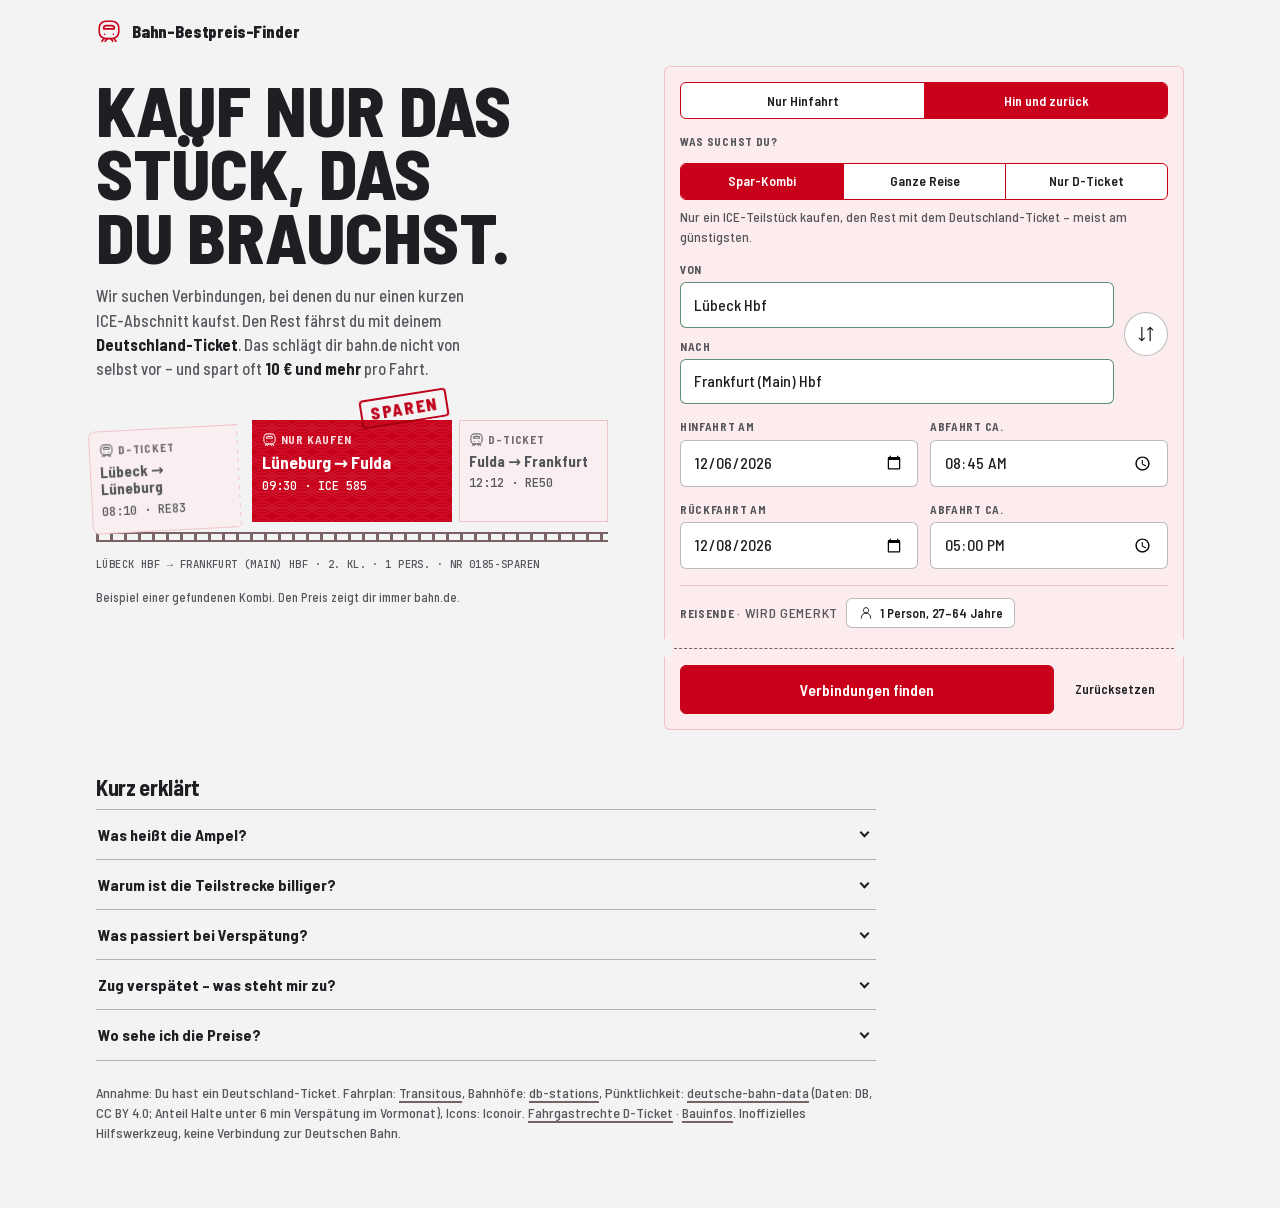
==== commit fbb0157e: "v2: ganze Farbwelt Bahn-Rot (bezahltes Stück, Hauptaktionen, Reiter), Fahrkarten in Rosé, neutraler " ====
--- a/v2/index.html
+++ b/v2/index.html
@@ -1,5 +1,5 @@
 <!doctype html>
-<html lang="de"><head><meta charset="utf-8"><meta name="viewport" content="width=device-width,initial-scale=1,viewport-fit=cover"><link rel="manifest" href="../manifest.webmanifest"><link rel="apple-touch-icon" href="../icon-180.png"><meta name="theme-color" content="#e6ece7" media="(prefers-color-scheme: light)"><meta name="theme-color" content="#0d1210" media="(prefers-color-scheme: dark)"><meta name="apple-mobile-web-app-capable" content="yes"><meta name="apple-mobile-web-app-title" content="Bestpreis"><meta name="description" content="Zugverbindungen nach Zeit, Geld und Risiko vergleichen – mit Deutschland-Ticket-Kombis und Risiko-Ampel."></head><body>
+<html lang="de"><head><meta charset="utf-8"><meta name="viewport" content="width=device-width,initial-scale=1,viewport-fit=cover"><link rel="manifest" href="../manifest.webmanifest"><link rel="apple-touch-icon" href="../icon-180.png"><meta name="theme-color" content="#f3f3f4" media="(prefers-color-scheme: light)"><meta name="theme-color" content="#121214" media="(prefers-color-scheme: dark)"><meta name="apple-mobile-web-app-capable" content="yes"><meta name="apple-mobile-web-app-title" content="Bestpreis"><meta name="description" content="Zugverbindungen nach Zeit, Geld und Risiko vergleichen – mit Deutschland-Ticket-Kombis und Risiko-Ampel."></head><body>
 <title>Bahn-Bestpreis-Finder</title>
 <style>
 /* Barlow Semi Condensed und JetBrains Mono, SIL Open Font License, selbst gehostet (Google Fonts, latin) */
@@ -451,6 +451,28 @@
 .xticket .k .ico{vertical-align:-3px;margin-right:4px}
 .xticket .rail{grid-column:1/-1;height:10px;margin-top:10px;border-block:2px solid var(--perf);
   background:repeating-linear-gradient(90deg,var(--perf) 0 3px,transparent 3px 14px)}
+
+/* ---------- Farbwelt Bahn-Rot (07.10.2026): Rot trägt das bezahlte Stück und die Hauptaktionen, Fahrkarten in hellem Rosé ---------- */
+:root{--background:#f3f3f4;--foreground:#1e1f22;--card:#ffffff;--card-foreground:#1e1f22;--popover:#ffffff;--popover-foreground:#1e1f22;
+  --ticket:#fdeced;--ticket-edge:#f0c3c6;--primary:#c8001a;--primary-foreground:#ffffff;--secondary:#ffffff;--secondary-foreground:#1e1f22;
+  --muted:#e6e6e9;--muted-foreground:#55565c;--accent:rgba(30,31,34,.06);--perf:#7a6164;--input:#ffffff;
+  --border:rgba(30,31,34,.16);--line-strong:rgba(30,31,34,.30)}
+@media (prefers-color-scheme: dark){:root:not([data-theme="light"]){--background:#121214;--foreground:#ececee;--card:#1b1b1e;--card-foreground:#ececee;
+  --popover:#1e1e22;--popover-foreground:#ececee;--ticket:#2a1719;--ticket-edge:#4a2a2e;--primary:#e5323f;--primary-foreground:#ffffff;
+  --secondary:#1b1b1e;--secondary-foreground:#ececee;--muted:#26262a;--muted-foreground:#b0b1b8;--perf:#b49a9d;--input:#1b1b1e;
+  --border:rgba(236,236,238,.16);--line-strong:rgba(236,236,238,.32)}}
+:root[data-theme="dark"]{--background:#121214;--foreground:#ececee;--card:#1b1b1e;--card-foreground:#ececee;--popover:#1e1e22;--popover-foreground:#ececee;
+  --ticket:#2a1719;--ticket-edge:#4a2a2e;--primary:#e5323f;--primary-foreground:#ffffff;--secondary:#1b1b1e;--secondary-foreground:#ececee;
+  --muted:#26262a;--muted-foreground:#b0b1b8;--perf:#b49a9d;--input:#1b1b1e;--border:rgba(236,236,238,.16);--line-strong:rgba(236,236,238,.32)}
+.xticket .paid,.seg.fv{background-color:var(--primary);color:var(--primary-foreground)}
+.tk:has(>.ico)::before{background:var(--primary);color:var(--primary-foreground)}
+.ds-tab.active,.ds-tab[aria-selected="true"],.ds-tab[aria-pressed="true"]{background:var(--primary);color:var(--primary-foreground)}
+.ds-tabs,.ds-tab+.ds-tab{border-color:var(--primary)}
+.ds-chip[aria-pressed="true"]{background:var(--primary);border-color:var(--primary);color:var(--primary-foreground)}
+.hhead,.pin-head{border-bottom-color:var(--primary)}
+.selbar{background:var(--primary);color:var(--primary-foreground)}
+.selbar .ds-btn-primary{background:var(--card);border-color:var(--card);color:var(--primary)}
+@media (hover:hover) and (pointer:fine){.ds-btn-primary:hover:not(:disabled){background:color-mix(in oklab,var(--primary) 85%,black);border-color:color-mix(in oklab,var(--primary) 85%,black)}}
 
 </style>
 
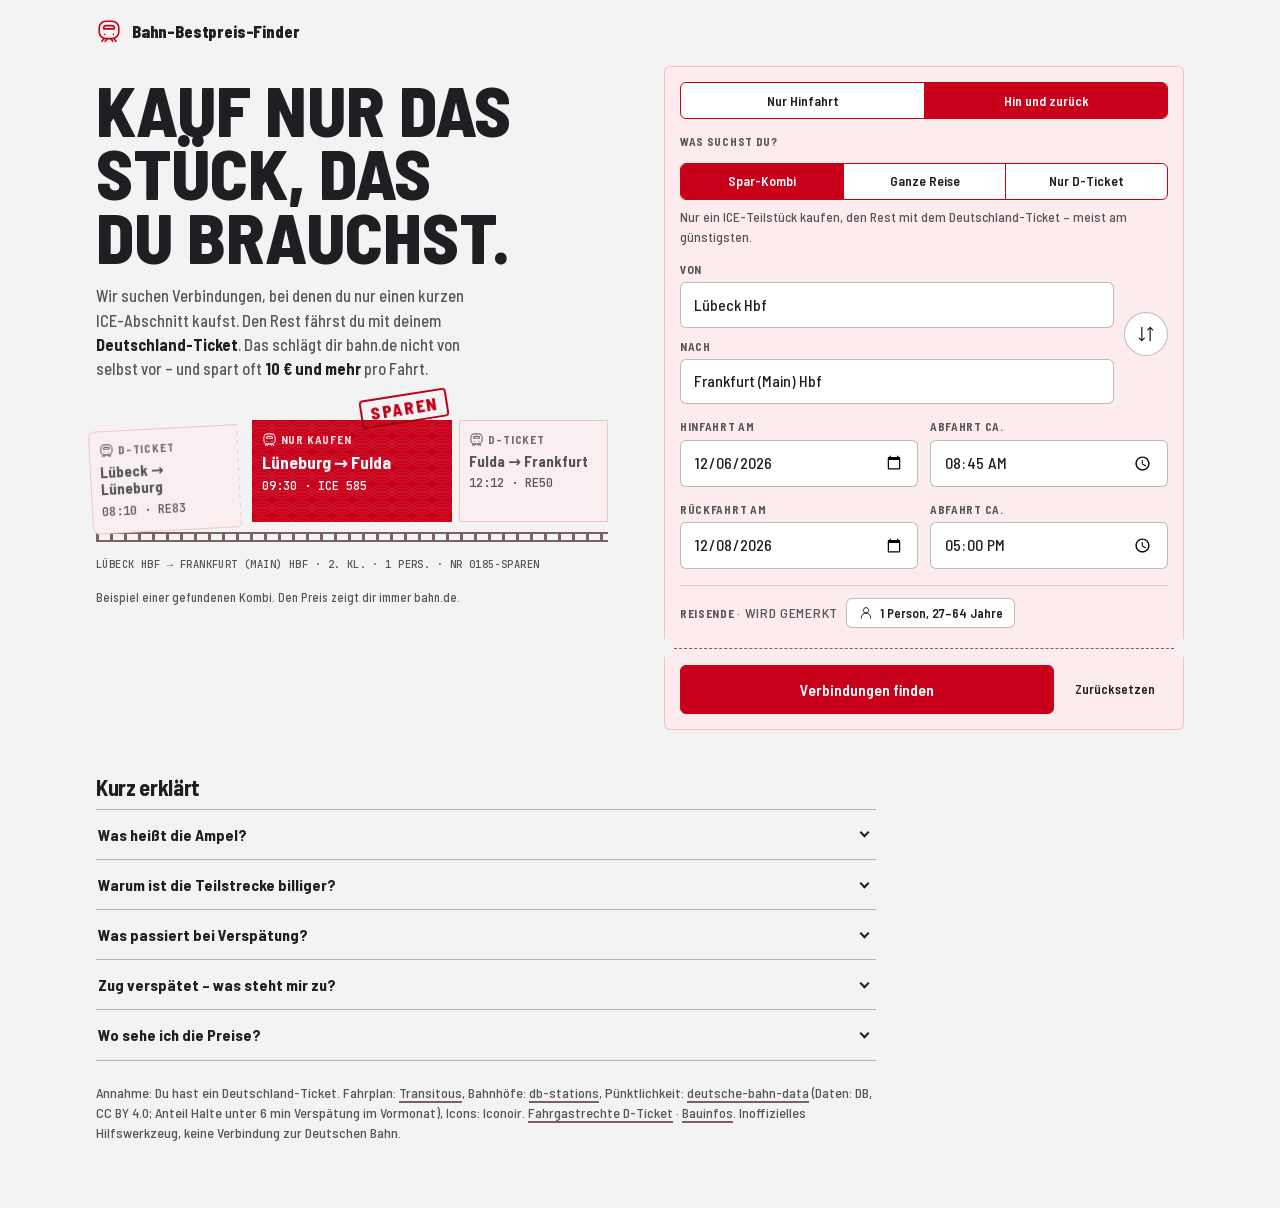
==== commit a7d55a6b: "v2: letzte Grüntöne entfernt (Ampel sicher, gültige Eingabe, Pünktlichkeit) Co-Authored-By: Claude O" ====
--- a/v2/index.html
+++ b/v2/index.html
@@ -473,6 +473,10 @@
 .selbar{background:var(--primary);color:var(--primary-foreground)}
 .selbar .ds-btn-primary{background:var(--card);border-color:var(--card);color:var(--primary)}
 @media (hover:hover) and (pointer:fine){.ds-btn-primary:hover:not(:disabled){background:color-mix(in oklab,var(--primary) 85%,black);border-color:color-mix(in oklab,var(--primary) 85%,black)}}
+/* Kein Grün mehr: „sicher“ und gültige Eingaben in Tinte statt Grün (Rot bleibt Gefahr, Gelb bleibt Vorsicht) */
+:root,:root[data-theme="dark"]{--pop-green:var(--muted);--pop-green-foreground:var(--foreground)}
+@media (prefers-color-scheme: dark){:root:not([data-theme="light"]){--pop-green:var(--muted);--pop-green-foreground:var(--foreground)}}
+.ds-input.ok{border-color:var(--line-strong)}
 
 </style>
 
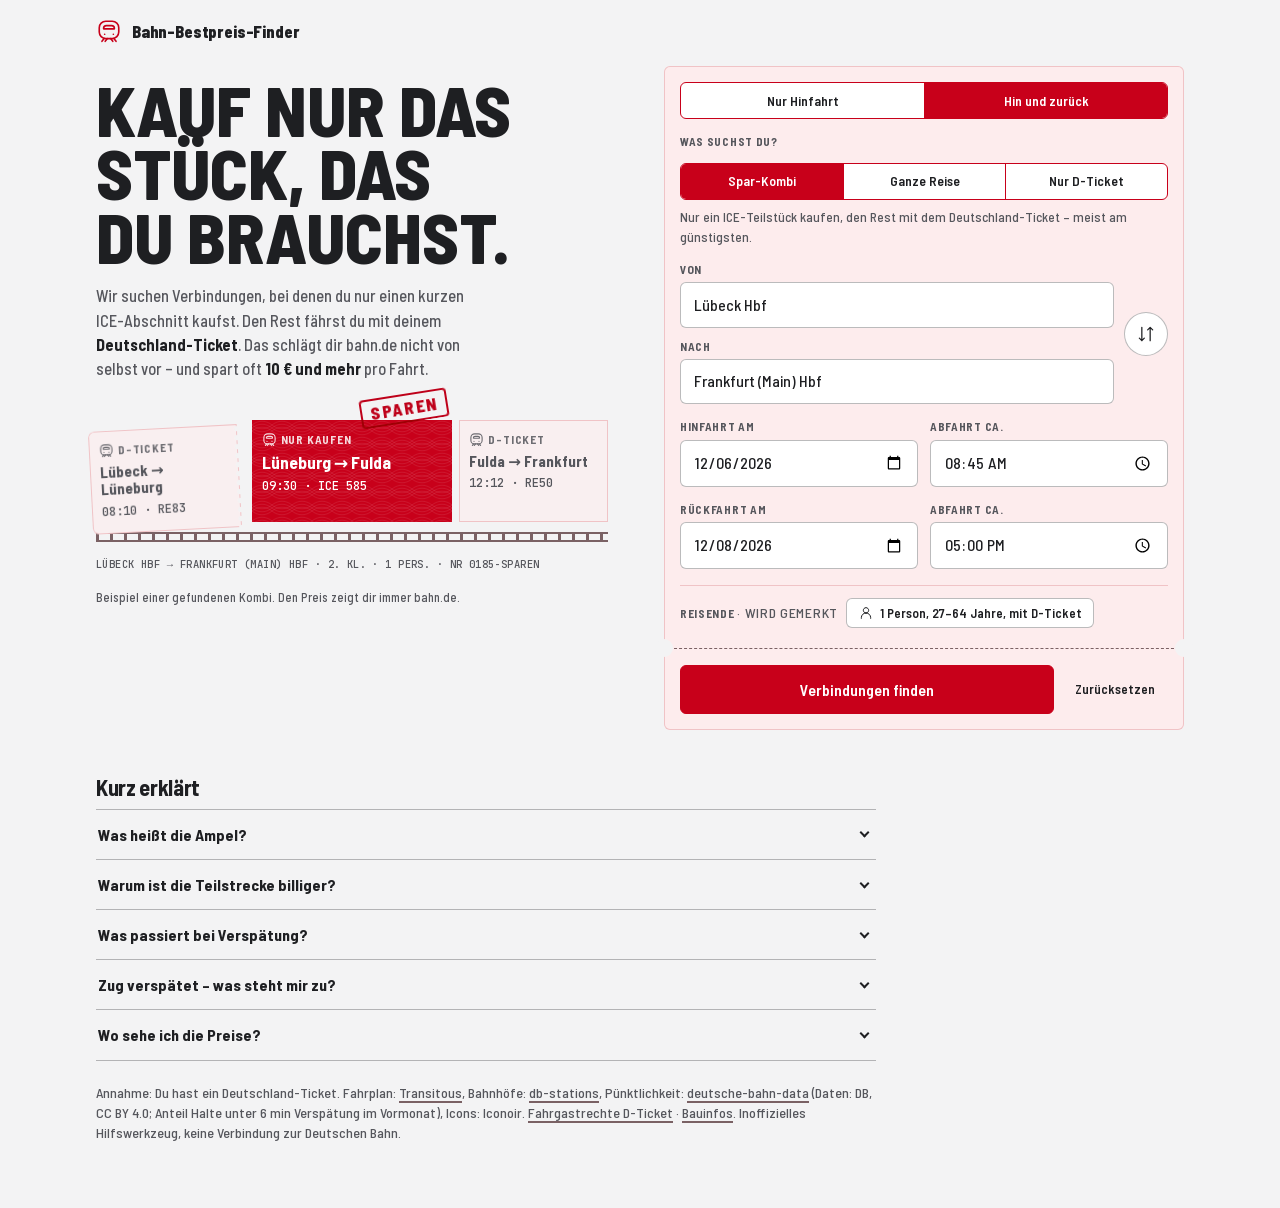
==== commit 843d488b: "D-Ticket im Profil: bahn.de-Links mit Haken, Spar-Kombi bucht ganze Route über unsere Umstiege (ICE-" ====
--- a/v2/index.html
+++ b/v2/index.html
@@ -539,6 +539,7 @@
         <div class="ds-field"><label class="ds-label" for="t-age">Alter</label><select class="ds-input ds-select" id="t-age"><option value="k0">Kind (0–5 Jahre)</option><option value="k">Kind (6–14 Jahre)</option><option value="j">15–26 Jahre</option><option value="e" selected>27–64 Jahre</option><option value="s">ab 65 Jahre</option></select></div>
         <div class="ds-field"><label class="ds-label" for="t-bc">BahnCard</label><select class="ds-input ds-select" id="t-bc"><option value="0" selected>Keine</option><option value="25">BahnCard 25</option><option value="50">BahnCard 50</option></select></div>
         <div class="ds-field"><label class="ds-label" for="t-kl">Klasse</label><select class="ds-input ds-select" id="t-kl"><option value="2" selected>2. Klasse</option><option value="1">1. Klasse</option></select></div>
+        <div class="ds-field"><label class="ds-label" for="t-dt">Deutschland-Ticket</label><select class="ds-input ds-select" id="t-dt"><option value="1" selected>Vorhanden – Haken auf bahn.de setzen</option><option value="0">Nicht vorhanden</option></select></div>
 
       </div>
     </div>
@@ -738,12 +739,14 @@
 const TKEY="bbf-travel";
 const AGES={k0:{code:8,label:"Kind 0–5 Jahre"},k:{code:11,label:"Kind 6–14 Jahre"},j:{code:9,label:"15–26 Jahre"},e:{code:13,label:"27–64 Jahre"},s:{code:12,label:"ab 65 Jahre"}};
 const BCS={"0":{code:16,label:"keine BahnCard"},"25":{code:17,label:"BahnCard 25"},"50":{code:23,label:"BahnCard 50"}};
-const TRAV={age:"e",bc:"0",kl:"2"};
-try{const t=JSON.parse(localStorage.getItem(TKEY));if(t&&AGES[t.age]&&BCS[t.bc]&&/^[12]$/.test(t.kl))Object.assign(TRAV,t)}catch{}
+const TRAV={age:"e",bc:"0",kl:"2",dt:"1"}; // dt: Deutschland-Ticket vorhanden → Haken auf bahn.de automatisch setzen
+try{const t=JSON.parse(localStorage.getItem(TKEY));if(t&&AGES[t.age]&&BCS[t.bc]&&/^[12]$/.test(t.kl))Object.assign(TRAV,t,{dt:t.dt==="0"?"0":"1"})}catch{}
 const rParam=()=>`${AGES[TRAV.age].code}:${BCS[TRAV.bc].code}:${TRAV.bc==="0"?"KLASSENLOS":"KLASSE_"+TRAV.kl}:1`;
-const travLabel=()=>`1 Person, ${AGES[TRAV.age].label}${TRAV.bc!=="0"?", "+BCS[TRAV.bc].label:""}${TRAV.kl==="1"?", 1. Klasse":""}`;
+const travLabel=()=>`1 Person, ${AGES[TRAV.age].label}${TRAV.bc!=="0"?", "+BCS[TRAV.bc].label:""}${TRAV.kl==="1"?", 1. Klasse":""}${TRAV.dt==="1"?", mit D-Ticket":", ohne D-Ticket"}`;
+// Hat die Person ein D-Ticket? Steuert den Haken auf bahn.de und welcher Buchungsweg der Hauptknopf ist
+const hasDT=()=>TRAV.dt==="1";
 const stId=s=>`A=1@O=${s.name}@X=${Math.round(s.lon*1e6)}@Y=${Math.round(s.lat*1e6)}@U=80@L=${s.eva}@B=1@`;
-function dbLink(from,to,iso,{dltv=false,dlt=false,via=[],bp=false}={}){
+function dbLink(from,to,iso,{dltv=hasDT(),dlt=false,via=[],bp=false}={}){ // Haken „Deutschland-Ticket vorhanden“ folgt dem Profil
   const id=s=>encodeURIComponent(`A=1@O=${s.name}@L=${s.eva}@`);
   return "https://www.bahn.de/buchung/fahrplan/suche#"+[
     "sts=true",`so=${encodeURIComponent(from.name)}`,`zo=${encodeURIComponent(to.name)}`,`kl=${TRAV.kl}`,`r=${rParam()}`,
@@ -796,7 +799,13 @@
 const taktOf=list=>{const d=[...new Set((list||[]).map(x=>new Date(x.start).getTime()))].sort((a,b)=>a-b),g=[];
   for(let i=1;i<d.length;i++)g.push((d[i]-d[i-1])/60000);g.sort((a,b)=>a-b);return g.length?Math.round(g[Math.floor(g.length/2)]):null};
 const shortName=l=>legName(l).replace(/\s*\(\d+\)$/,"");
-function riskOf(v){
+// Ankunft zwischen 1 und 5 Uhr: vor Ort fährt kaum noch etwas (bis 1 Uhr geht es meist noch)
+const lateArr=v=>{const h=+berlinLocal(v.end).slice(11,13),m=+berlinLocal(v.end).slice(14,16);return (h>=1&&h<5)&&!(h===1&&m===0)};
+function riskOf(v){const r=riskBase(v);
+  if(!lateArr(v)) return r; // die eigentliche Bewertung bleibt unverändert, nur die Nachtregel kommt dazu
+  const why=`${r.why} Ankunft um ${fmtT(v.end)}: nach 1 Uhr nachts kommst du vor Ort kaum noch weiter.`;
+  return r.lvl>=1?{...r,why}:{lvl:1,t:`Ankunft ${fmtT(v.end)}`,why}}
+function riskBase(v){
   if(v.kind==="A"){
     if(v.flix) return {lvl:1,t:"Enthält FlixTrain",why:"Ein Teil ist FlixTrain: eigenes Ticket, das Deutschland-Ticket gilt dort nicht, und verpasst du deshalb einen Anschluss, hilft die DB nicht."};
     if(v.minTr!=null&&v.minTr<8) return {lvl:1,t:`Nur ${v.minTr} min Umstieg`,why:`Knapper Umstieg (${v.minTr} min). Weil alles ein Ticket ist, darfst du bei Verspätung aber einfach den nächsten Zug nehmen.`};
@@ -835,7 +844,7 @@
   const nightStart=hr<13?addMin(tIso,-dayMin-240):hr>=17?addMin(tIso,20*60-dayMin):null; // 20:00 Uhr am Vortag bzw. am selben Tag
   if(fastest>=240&&nightStart) jobs.push(plan(A.place,B.place,nightStart,{n:5,sig}).then(d=>d.map(analyze).filter(x=>{
     const s=berlinLocal(x.start),e=berlinLocal(x.end),sh=+s.slice(11,13),eh=+e.slice(11,13);
-    return !x.flix&&s.slice(0,10)!==e.slice(0,10)&&(sh>=19||sh<2)&&eh>=4&&eh<11&&mins(x.start,x.end)>=180
+    return !x.flix&&s.slice(0,10)!==e.slice(0,10)&&(sh>=19||sh<2)&&(berlinLocal(x.end).slice(11,16)<="01:00"||(eh>=5&&eh<11))&&mins(x.start,x.end)>=180
       &&(hr>=17||new Date(x.end)<=new Date(addMin(tIso,fastest)));
   }).slice(0,2).map(x=>({...x,kind:"N",name:x.L.filter(isFV).map(legName).join(" + ")||"Regionalzüge"}))));
   // FlixBus: Bus + Regionalzüge (D-Ticket) zum/vom Busbahnhof, ohne Fernzug
@@ -1131,11 +1140,20 @@
 }
 
 /* ---------- Anzeige ---------- */
+/* Nur der ICE-Abschnitt (alter Weg: Teilstrecke einzeln kaufen). Mit D-Ticket bleibt er als Ausweichlink in den Details,
+   falls bahn.de die Route mit Zwischenhalten anders zusammenstellt. */
+function iceOnly(v){
+  const s1=nearestStation(v.ice.from.lat,v.ice.from.lon),s2=nearestStation(v.ice.to.lat,v.ice.to.lon);
+  return s1&&s2?{href:dbLink(s1,s2,v.ice.dep,{dltv:false}),note:`Öffnet nur die ICE-Teilstrecke ${s1.name} → ${s2.name}.`,s1,s2}:null;
+}
 function linkFor(v,A,B){
-  if(v.kind==="A") return {href:dbLink(A.st,B.st,v.start),note:"Öffnet die Gesamtstrecke, ohne D-Ticket-Häkchen."};
+  if(v.kind==="A") return {href:dbLink(A.st,B.st,v.start),note:hasDT()?"Öffnet die Gesamtstrecke mit Haken „Deutschland-Ticket vorhanden“.":"Öffnet die Gesamtstrecke."};
   if(v.kind==="D") return {href:dbLink(A.st,B.st,v.start,{dlt:true,dltv:true}),note:"Öffnet bahn.de mit dem Filter „nur Deutschland-Ticket“."};
-  const s1=nearestStation(v.ice.from.lat,v.ice.from.lon),s2=nearestStation(v.ice.to.lat,v.ice.to.lon);
-  if(s1&&s2) return {href:dbLink(s1,s2,v.ice.dep),note:`Öffnet nur die ICE-Teilstrecke ${s1.name} → ${s2.name}.`};
+  // Mit D-Ticket: ganze Strecke, unsere Umstiege als Zwischenhalte, Haken gesetzt – bahn.de berechnet dann nur den Fernverkehr dieser Route
+  if(hasDT()) return {href:dbLink(A.st,B.st,v.start,{via:viaOf(v,A,B),dltv:true}),note:"Öffnet bahn.de mit genau dieser Route (Umstiege als Zwischenhalte) und Haken „Deutschland-Ticket vorhanden“ – bezahlt wird nur der Fernverkehr."};
+  // Ohne D-Ticket: wie bisher nur den ICE-Abschnitt; fehlt ein Bahnhof dafür, die ganze Strecke mit Haken
+  const ice=iceOnly(v);
+  if(ice) return {href:ice.href,note:ice.note};
   return {href:dbLink(A.st,B.st,v.start,{dltv:true}),note:"Öffnet bahn.de mit Häkchen „Deutschland-Ticket vorhanden“ – berechnet nur den ICE-Teil."};
 }
 /* Fahrgastrechte kurz, je Ticketart (bahn.de-FAQ und EVO, geprüft 07.10.2026) */
@@ -1150,6 +1168,8 @@
   return `<details class="rights"><summary>Verspätet? Das steht dir zu</summary><p class="ds-supporting">${t} <a href="${FGR}" target="_blank" rel="noopener">Fahrgastrechte bei bahn.de</a></p></details>`;
 }
 function howTo(v){
+  // Mit D-Ticket: bahn.de ist schon auf genau diese Route eingestellt, bezahlt wird nur der Fernverkehr
+  if(v.kind==="S"&&hasDT()) return `Auf bahn.de ist genau diese Route eingestellt (Umstiege als Zwischenhalte, Haken „Deutschland-Ticket vorhanden“). Wähle dort die Verbindung um ${fmtT(v.start)} – du zahlst nur ${esc(v.ice.name)} ${esc(stName(v.ice.from))} → ${esc(stName(v.ice.to))}, Super Sparpreis.`;
   if(v.kind==="A") return `Auf bahn.de die Verbindung ab ${fmtT(v.start)} wählen (${esc(v.name)}), Super Sparpreis.`;
   if(v.kind==="D"){const s=v.L.map(freeIC).find(Boolean);
     return s?`Kein Ticket nötig: Auf ${esc(s.name)} gilt das Deutschland-Ticket auch im IC (nur 2. Klasse, Fahrrad nur mit Stellplatz-Reservierung). Im DB Navigator darum nicht „Nur Nahverkehr“ wählen.`
@@ -1264,12 +1284,15 @@
 }
 /* Normalpreis für GENAU diese Fahrt: ganze Strecke mit durchgehendem Ticket, über die Umsteigebahnhöfe zum/vom ICE
    als Zwischenhalt – sonst schlägt bahn.de evtl. einen anderen Weg vor. */
-function normalLink(v,A,B){
+/* Zwischenhalte für bahn.de: Ein- und Ausstieg des ICE, damit bahn.de genau unsere Kombi rechnet
+   (sonst schlägt es den schnellsten Weg vor und der ICE fährt wieder die ganze Strecke). */
+function viaOf(v,A,B){
   const via=[];
   if(v.iceIdx>0){const s=nearestStation(v.ice.from.lat,v.ice.from.lon);if(s&&s.eva!==A.st.eva)via.push(s)}
   if(v.iceEnd<v.L.length-1){const s=nearestStation(v.ice.to.lat,v.ice.to.lon);if(s&&s.eva!==B.st.eva&&!via.some(x=>x.eva===s.eva))via.push(s)}
-  return dbLink(A.st,B.st,v.start,{via});
-}
+  return via;
+}
+const normalLink=(v,A,B)=>dbLink(A.st,B.st,v.start,{via:viaOf(v,A,B),dltv:false}); // Vergleich: dieselbe Route ohne D-Ticket
 const ROWV=new Map();
 /* Meine Reisewahl: markieren, gespeichert bleiben, teilen – kurz für Freunde (mit Link zur App), ausführlich für mich */
 const TRIPKEY="bbf-trip",appURL=()=>location.origin+location.pathname;
@@ -1301,6 +1324,7 @@
   return `<p class="why">${esc(v.risk.why)}</p>
     ${timelineHTML(v)}
     <p class="ds-supporting"><b>So buchen:</b> ${howTo(v)} ${esc(l.note)} Reisende: ${esc(travLabel())}.</p>
+    ${v.kind==="S"&&hasDT()&&iceOnly(v)?`<p class="ds-supporting">Klappt die Route auf bahn.de nicht? <a href="${esc(iceOnly(v).href)}" target="_blank" rel="noopener">Nur den ICE-Abschnitt ${esc(iceOnly(v).s1.name)} → ${esc(iceOnly(v).s2.name)} öffnen</a>.</p>`:""}
     ${rightsHTML(v)}`;
 }
 /* Eine Zeile: das Wichtigste sichtbar, Rest hinter dem Pfeil */
@@ -1331,7 +1355,7 @@
       <div class="row-detail" id="${id}" hidden></div>
     </div>
     <div class="acts">
-      <a class="ds-btn ds-btn-primary ds-btn-sm" href="${esc(l.href)}" target="_blank" rel="noopener" title="${esc(l.note)}">${v.kind==="S"?"ICE-Ticket":"bahn.de"}${ico("open",14)}</a>
+      <a class="ds-btn ds-btn-primary ds-btn-sm" href="${esc(l.href)}" target="_blank" rel="noopener" title="${esc(l.note)}">${v.kind==="S"?(hasDT()?"Buchen":"ICE-Ticket"):"bahn.de"}${ico("open",14)}</a>
       ${norm?`<a class="ds-btn ds-btn-outline ds-btn-sm" href="${esc(norm)}" target="_blank" rel="noopener" title="Dieselbe Fahrt ${esc(stName(A.st))} → ${esc(stName(B.st))} über die gleichen Umsteigebahnhöfe, mit normalem Ticket – zum Preisvergleich">Normal${ico("open",14)}</a>`:""}
       <button class="ds-btn ds-btn-ghost ds-btn-sm share-btn" type="button" data-act="menu" aria-expanded="false" aria-controls="m${id}" title="Teilen, merken, in den Kalender">${ico("share",16)}<span>Teilen</span></button>
     </div>
@@ -1402,7 +1426,7 @@
   const lab=v=>v.kind==="N"?"Nachtfahrt":"FlixBus",when=v=>`${v.kind==="N"?fmtD(v.start)+" ":""}${fmtT(v.start)} → ${fmtT(v.end)}`;
   const why=v=>v.kind==="N"
     ?(v.L.some(l=>l.mode==="NIGHT_RAIL"||/^(NJ|EN)\b/.test(legName(l)))?"Mit Schlaf- oder Liegewagen buchbar. ":"Sitzplatz im Zug, kein Bett. ")+
-      (new Date(v.end)<new Date(r.from)?`Du bist schon morgens um ${fmtT(v.end)} da, hast den ganzen Tag – und sparst die Anreise am Vortag mit Übernachtung.`:`Du schläfst im Zug statt im Hotel und bist morgens um ${fmtT(v.end)} da.`)
+      (+berlinLocal(v.end).slice(11,13)<5?`Du kommst um ${fmtT(v.end)} an – bis 1 Uhr kommst du vor Ort meist noch weiter.`:new Date(v.end)<new Date(r.from)?`Du bist schon morgens um ${fmtT(v.end)} da, hast den ganzen Tag – und sparst die Anreise am Vortag mit Übernachtung.`:`Du schläfst im Zug statt im Hotel und bist morgens um ${fmtT(v.end)} da.`)
     :"FlixBus braucht ein eigenes Ticket (Preis auf flixbus.de, oft günstig). Die Regionalzüge zum und vom Busbahnhof fährst du mit dem Deutschland-Ticket. Verpasst du wegen einer Verspätung den Bus, hilft die DB nicht.";
   const link=v=>v.kind==="N"?`<a class="ds-btn ds-btn-outline ds-btn-sm" href="${esc(dbLink(r.A.st,r.B.st,v.start))}" target="_blank" rel="noopener">bahn.de${ico("open",14)}</a>`
     :`<a class="ds-btn ds-btn-outline ds-btn-sm" href="https://www.flixbus.de/" target="_blank" rel="noopener">flixbus.de${ico("open",14)}</a>`;
@@ -1714,11 +1738,11 @@
 $("cancel").onclick=()=>stop(new StopError("abgebrochen"));
 $("swap").onclick=()=>{const a=chosen.from,b=chosen.to,va=$("from").value;$("from").value=$("to").value;$("to").value=va;choose("from",b);choose("to",a)};
 function paintTrav(){
-  $("t-age").value=TRAV.age;$("t-bc").value=TRAV.bc;$("t-kl").value=TRAV.kl;
+  $("t-age").value=TRAV.age;$("t-bc").value=TRAV.bc;$("t-kl").value=TRAV.kl;$("t-dt").value=TRAV.dt;
   $("trav-sum").textContent=travLabel();
 }
 $("trav-btn").onclick=()=>{const open=$("trav-panel").hidden;$("trav-panel").hidden=!open;$("trav-btn").setAttribute("aria-expanded",String(open))};
-for(const [id,k] of [["t-age","age"],["t-bc","bc"],["t-kl","kl"]]) $(id).addEventListener("change",()=>{
+for(const [id,k] of [["t-age","age"],["t-bc","bc"],["t-kl","kl"],["t-dt","dt"]]) $(id).addEventListener("change",()=>{
   TRAV[k]=$(id).value;try{localStorage.setItem(TKEY,JSON.stringify(TRAV))}catch{}
   paintTrav();if(DIRS.length)renderOut(); // Links in den Ergebnissen sofort anpassen
 });
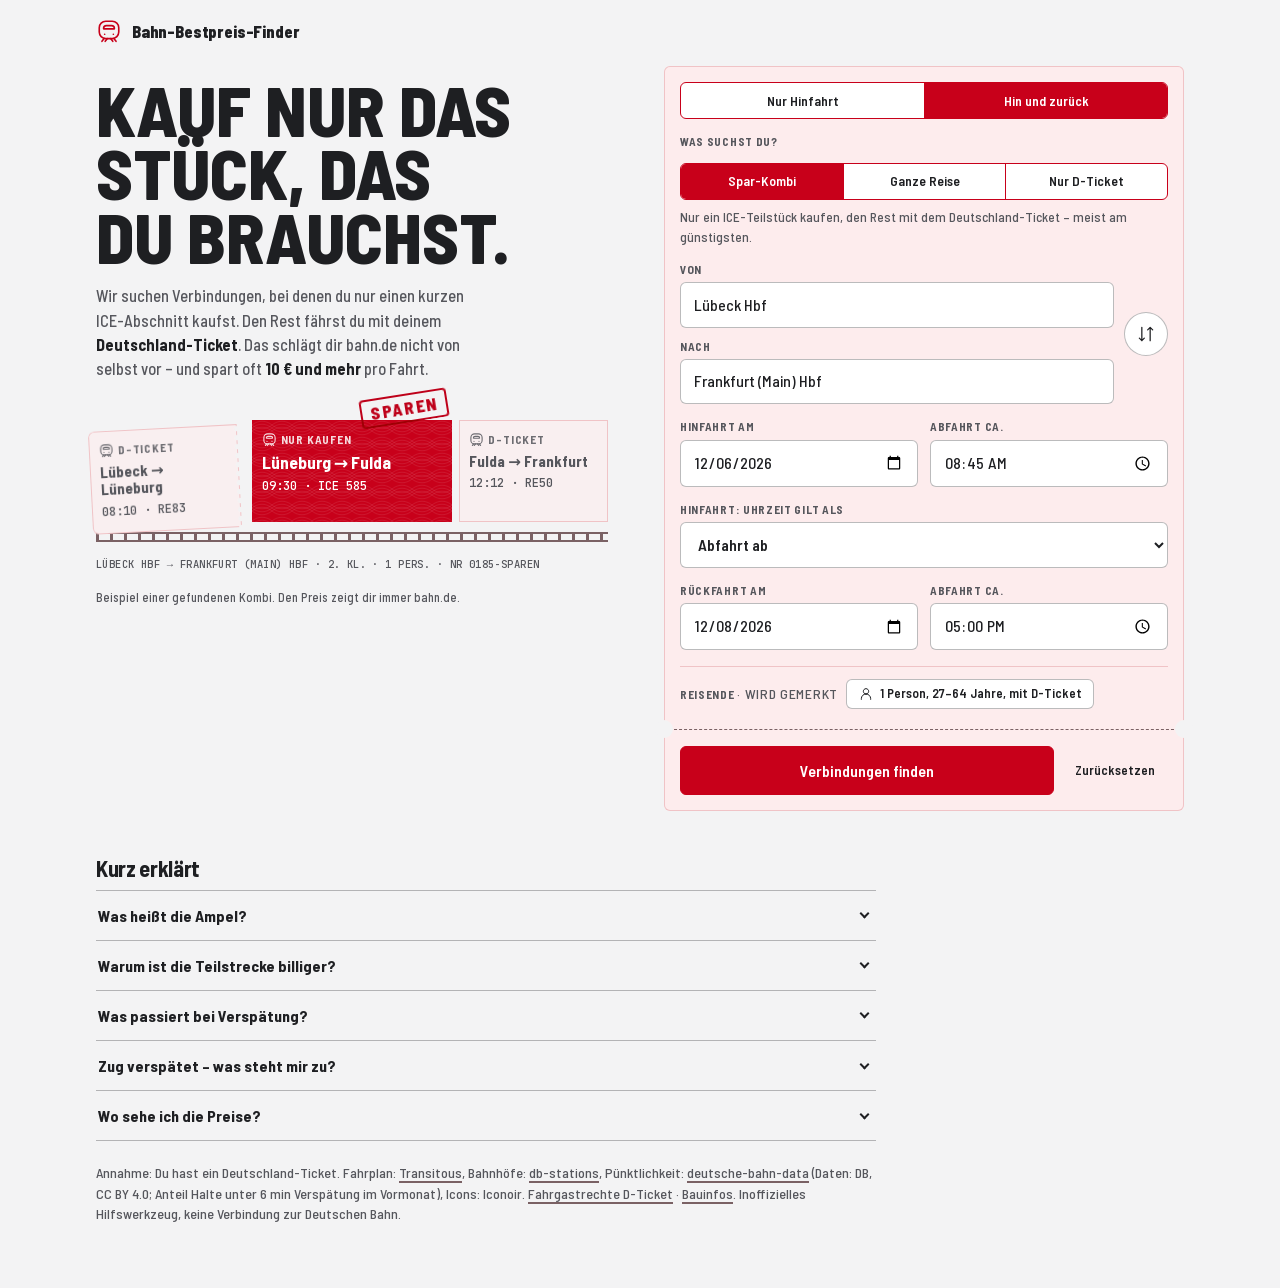
==== commit 9740e706: "Suchzeit-Modi: "Ankunft bis" und "So spät wie möglich" für die Hinfahrt - Neues Auswahlfeld unter Da" ====
--- a/v2/index.html
+++ b/v2/index.html
@@ -202,6 +202,8 @@
 .places .stack{display:grid;gap:12px;min-width:0}
 .swap{width:44px;height:44px;padding:0;border-radius:50%}
 .grid2{display:grid;gap:12px;grid-template-columns:repeat(2,minmax(0,1fr))}
+.ds-field.off{display:none}
+#tmode-f .ds-select{font-weight:600}
 .combo{position:relative;min-width:0}
 .sugg{position:absolute;z-index:6;left:0;right:0;top:100%;margin:4px 0 0;padding:4px;list-style:none;background:var(--popover);border:1.5px solid var(--foreground);
   border-radius:var(--r);max-height:280px;overflow:auto}
@@ -527,8 +529,9 @@
     </div>
     <div class="grid2">
       <div class="ds-field"><label class="ds-label" for="date">Hinfahrt am</label><input class="ds-input" id="date" type="date"></div>
-      <div class="ds-field"><label class="ds-label" for="time">Abfahrt ca.</label><input class="ds-input" id="time" type="time" value="09:00"></div>
+      <div class="ds-field" id="time-f"><label class="ds-label" for="time" id="time-l">Abfahrt ca.</label><input class="ds-input" id="time" type="time" value="09:00"></div>
     </div>
+    <div class="ds-field" id="tmode-f"><label class="ds-label" for="tmode">Hinfahrt: Uhrzeit gilt als</label><select class="ds-input ds-select" id="tmode"><option value="dep" selected>Abfahrt ab</option><option value="arr">Ankunft bis</option><option value="late">So spät wie möglich</option></select><span class="hint" id="tmode-hint"></span></div>
     <div class="grid2" id="ret">
       <div class="ds-field"><label class="ds-label" for="rdate">Rückfahrt am</label><input class="ds-input" id="rdate" type="date"></div>
       <div class="ds-field"><label class="ds-label" for="rtime">Abfahrt ca.</label><input class="ds-input" id="rtime" type="time" value="17:00"></div>
@@ -1444,7 +1447,8 @@
     return `<div class="fchips" role="group" aria-label="${label}"><span class="fl">${label}</span><button type="button" class="ds-chip" data-f="${key}" data-v="" aria-pressed="${!FILT[key]}">Alle</button>${[...c].sort((a,b)=>b[1]-a[1]).map(([k,n])=>`<button type="button" class="ds-chip" data-f="${key}" data-v="${esc(k)}" aria-pressed="${FILT[key]===k}">${esc(k)} <span class="n">${n}</span></button>`).join("")}</div>`};
   // Markierungen: empfohlen (beste Punkte) und schnellste
   const rec=[...list].sort(SORTFN.rec)[0],fast=[...list].sort(SORTFN.dur)[0];
-  const tagsOf=v=>[...(v===rec?["Empfohlen"]:[]),...(v===fast?["Schnellste"]:[])];
+  const latest=r.tmNote&&list.length?list.reduce((a,b)=>new Date(b.start)>new Date(a.start)?b:a):null; // bei Ankunft-bis: die späteste Abfahrt
+  const tagsOf=v=>[...(v===latest?["Späteste Abfahrt"]:[]),...(v===rec?["Empfohlen"]:[]),...(v===fast?["Schnellste"]:[])];
   const shown=SHOWALL?list:list.slice(0,30);
   let h=`<div class="toolbar">
     <span class="count">${list.length} Verbindung${list.length===1?"":"en"}</span>
@@ -1452,7 +1456,8 @@
     <button class="tgl help-btn" type="button" aria-expanded="false" aria-controls="list-help">${ico("info",16)}Hilfe</button>
   </div>
   ${helpHTML()}
-  <div class="timebar"><button class="ds-btn ds-btn-ghost ds-btn-sm" id="earlier-times" type="button"${LOADING?" disabled":""}>${ico("left",16)}${APPEND<0&&LOADING?"Lädt …":"Früher"}</button><span class="t win">Abfahrt ${fmtT(r.from)}–${fmtT(r.until)}</span><button class="ds-btn ds-btn-ghost ds-btn-sm" id="later-top" type="button"${LOADING?" disabled":""}>${APPEND>0&&LOADING?"Lädt …":"Später"}${ico("right",16)}</button></div>`;
+  <div class="timebar"><button class="ds-btn ds-btn-ghost ds-btn-sm" id="earlier-times" type="button"${LOADING?" disabled":""}>${ico("left",16)}${APPEND<0&&LOADING?"Lädt …":"Früher"}</button><span class="t win">Abfahrt ${fmtT(r.from)}–${fmtT(r.until)}</span>${r.tmNote?"":`<button class="ds-btn ds-btn-ghost ds-btn-sm" id="later-top" type="button"${LOADING?" disabled":""}>${APPEND>0&&LOADING?"Lädt …":"Später"}${ico("right",16)}</button>`}</div>`;
+  if(r.tmNote) h+=`<p class="tip" role="status">${esc(r.tmNote)}</p>`;
   h+=priceHTML(r);
   h+=altHTML(r);
   /* Filter eingeklappt: die Liste beginnt sofort, aktive Filter stehen in der Zeile */
@@ -1469,7 +1474,8 @@
        Oben eine Stundenübersicht, um 8, 10 oder 11 Uhr ohne Scrollen zu vergleichen. */
     const hourOf=v=>berlinLocal(v.start).slice(11,13),groups=new Map();
     for(const v of list){const k=hourOf(v);if(!groups.has(k))groups.set(k,[]);groups.get(k).push(v)}
-    const keys=[...groups.keys()].sort((a,b)=>(a<b?-1:1)); // Mitternacht: Fenster überschreitet selten 0 Uhr
+    const first=k=>Math.min(...groups.get(k).map(v=>+new Date(v.start))); // nach echter Zeit, damit 0 Uhr hinter 23 Uhr steht
+    const keys=[...groups.keys()].sort((a,b)=>(DIRS[0]?.tm==="late"&&r.tmNote?first(b)-first(a):first(a)-first(b)));
     const nx=k=>String((+k+1)%24).padStart(2,"0");
     h+=`<nav class="hours" aria-label="Beste Verbindung je Stunde">${keys.map(k=>{const b=groups.get(k)[0];
       return `<a class="hour" href="#g${k}"><span class="hour-h">${k} Uhr</span><span class="t">${hm(b.dur)}</span><i class="hdot l${b.risk.lvl}" title="${esc(b.risk.t)}"></i></a>`}).join("")}</nav>`;
@@ -1487,7 +1493,7 @@
   if(r.failed?.length){const f=r.failed,show=f.slice(0,4).join(", ")+(f.length>4?` und ${f.length-4} weitere`:"");
     h+=`<p class="tip" role="status">Der Fahrplan-Server hat nicht alles beantwortet (${esc(show)}). Dort können Spar-Kombis fehlen. <button class="ds-btn ds-btn-ghost ds-btn-sm" id="retry-search" type="button"${LOADING?" disabled":""}>${ico("refresh",16)}Nochmal suchen</button></p>`}
   if(LOADING&&APPEND>0) h+=`${skelRows(1)}<div class="loadmore" role="status">Suche spätere Verbindungen ab ${fmtT(r.until)} Uhr … <span class="lm-meta"></span></div>`;
-  else h+=`<button class="ds-btn ds-btn-outline ds-btn-sm more-times" id="more-times" type="button"${LOADING?" disabled":""}>Spätere Verbindungen (ab ${fmtT(r.until)} Uhr)${ico("right",16)}</button>`;
+  else if(!r.tmNote) h+=`<button class="ds-btn ds-btn-outline ds-btn-sm more-times" id="more-times" type="button"${LOADING?" disabled":""}>Spätere Verbindungen (ab ${fmtT(r.until)} Uhr)${ico("right",16)}</button>`;
   return h;
 }
 
@@ -1497,7 +1503,7 @@
   ROWV.clear();
   if(!DIRS.length){$("out").innerHTML="";SEL.clear();paintSelBar();return}
   const rt=DIRS.length>1,d0=DIRS[0];
-  let h=`<section class="res"><div class="res-head"><div><h2 class="ds-section-title">${esc(d0.A.name)} ${rt?"⇄":"→"} ${esc(d0.B.name)}</h2><span class="ds-supporting">${rt?`${esc(fmtD(d0.t))} hin · ${esc(fmtD(DIRS[1].t))} zurück`:esc(fmtD(d0.t))}</span></div><div class="head-btns"><button class="ds-btn ds-btn-secondary ds-btn-sm" id="fav" type="button" aria-pressed="${isFav()}">${ico("star",16)}<span>${isFav()?"Gemerkt":"Merken"}</span></button><button class="ds-btn ds-btn-secondary ds-btn-sm" id="share" type="button">${ico("share",16)}<span>Teilen</span></button></div></div>`;
+  let h=`<section class="res"><div class="res-head"><div><h2 class="ds-section-title">${esc(d0.A.name)} ${rt?"⇄":"→"} ${esc(d0.B.name)}</h2><span class="ds-supporting">${rt?`${esc(fmtD(d0.t))} hin · ${esc(fmtD(DIRS[1].t))} zurück`:esc(fmtD(d0.t))}${d0.tm==="arr"?esc(` · Ankunft bis ${fmtT(d0.tgt)} Uhr`):d0.tm==="late"?" · so spät wie möglich":""}</span></div><div class="head-btns"><button class="ds-btn ds-btn-secondary ds-btn-sm" id="fav" type="button" aria-pressed="${isFav()}">${ico("star",16)}<span>${isFav()?"Gemerkt":"Merken"}</span></button><button class="ds-btn ds-btn-secondary ds-btn-sm" id="share" type="button">${ico("share",16)}<span>Teilen</span></button></div></div>`;
   if(rt&&MODE==="whole"&&RES[0]?.whole?.length&&RES[1]?.whole?.length){
     const t1=[...RES[0].whole].sort(SORTFN.dep)[0].start,t2=[...RES[1].whole].sort(SORTFN.dep)[0].start;
     h+=`<div class="ds-row"><a class="ds-btn ds-btn-secondary ds-btn-sm" href="${esc(dbLinkRT(d0.A.st,d0.B.st,t1,t2))}" target="_blank" rel="noopener">Hin + Rück zusammen bei bahn.de${ico("open",16)}</a></div>`;
@@ -1559,11 +1565,12 @@
   return runDirs([i],my,live,{append:true,earlier:dir<0}).finally(()=>{APPEND=0;if(live())renderOut()});
 }
 const minT=(a,b)=>new Date(a)<new Date(b)?a:b,maxT=(a,b)=>new Date(a)>new Date(b)?a:b;
-const mergeRes=(a,b)=>({...b,whole:uniqV([...a.whole,...b.whole]),spar:uniqV([...a.spar,...b.spar]),dt:uniqV([...a.dt,...b.dt]),from:minT(a.from,b.from),until:maxT(a.until,b.until),note:b.note||a.note,alt:b.alt?.length?b.alt:a.alt,failed:[...new Set([...(a.failed||[]),...(b.failed||[])])]});
+const mergeRes=(a,b)=>({...b,whole:uniqV([...a.whole,...b.whole]),spar:uniqV([...a.spar,...b.spar]),dt:uniqV([...a.dt,...b.dt]),from:minT(a.from,b.from),until:maxT(a.until,b.until),note:b.note||a.note,tmNote:b.tmNote||a.tmNote,alt:b.alt?.length?b.alt:a.alt,failed:[...new Set([...(a.failed||[]),...(b.failed||[])])]});
 
 /* Teilen: Suche steckt in der Webadresse */
 function searchURL(){
   const p=new URLSearchParams({von:chosen.from.eva,nach:chosen.to.eva,d:$("date").value,t:$("time").value});
+  if(TMODE!=="dep")p.set("tm",TMODE);
   if(rtOn()){p.set("rd",$("rdate").value);p.set("rt",$("rtime").value)}
   return location.origin+location.pathname+"?"+p;
 }
@@ -1606,7 +1613,7 @@
 function saveFav(l){try{localStorage.setItem(FKEY,JSON.stringify(l))}catch{}paintFav()}
 const wdOf=d=>new Date(d+"T12:00:00Z").getUTCDay();
 const curFav=()=>{const d=DIRS[0];if(!d)return null;const r=DIRS[1];
-  return {f:d.A.st.eva,t:d.B.st.eva,wd:wdOf(berlinLocal(d.t).slice(0,10)),tm:berlinLocal(d.t).slice(11,16),
+  return {f:d.A.st.eva,t:d.B.st.eva,...(d.tm?{md:d.tm}:{}),wd:wdOf(berlinLocal(d.t).slice(0,10)),tm:berlinLocal(d.t).slice(11,16),
     rt:r?{off:Math.round((new Date(berlinLocal(r.t).slice(0,10))-new Date(berlinLocal(d.t).slice(0,10)))/864e5),tm:berlinLocal(r.t).slice(11,16)}:null}};
 const sameRoute=(a,b)=>a&&b&&String(a.f)===String(b.f)&&String(a.t)===String(b.t);
 const isFav=()=>loadFav().some(x=>sameRoute(x,curFav()));
@@ -1621,7 +1628,7 @@
   box.hidden=!list.length;
   box.innerHTML=list.length?`<span class="ds-supporting">${ico("star",14)} Meine Strecken:</span>${list.map((e,i)=>`<span class="fav"><button class="ds-chip" type="button" data-fv="${i}" title="Sucht für den nächsten ${esc(WD[e.x.wd])}.">${esc(e.a.name)} ${e.x.rt?"⇄":"→"} ${esc(e.b.name)} <span class="n">${esc(favLabel(e.x))}</span></button><button class="fav-x" type="button" data-fx="${i}" aria-label="${esc(e.a.name)} → ${esc(e.b.name)} vergessen">×</button></span>`).join("")}`:"";
   box.querySelectorAll("[data-fv]").forEach(btn=>btn.onclick=()=>{const {x,a,b}=list[+btn.dataset.fv];
-    choose("from",a);choose("to",b);const d=nextDay(x.wd,x.tm);$("date").value=d;$("time").value=x.tm;
+    choose("from",a);choose("to",b);const d=nextDay(x.wd,x.tm);$("date").value=d;$("time").value=x.tm;setTmode(x.md,false);
     setTrip(!!x.rt);if(x.rt){$("rdate").value=plusDays(d,x.rt.off);$("rtime").value=x.rt.tm}
     search()});
   box.querySelectorAll("[data-fx]").forEach(btn=>btn.onclick=()=>{const x=list[+btn.dataset.fx].x;saveFav(loadFav().filter(y=>!sameRoute(y,x)))});
@@ -1664,17 +1671,56 @@
   if(!sf||!stt){$("from").focus();return}
   if(sf.name===stt.name){$("form-hint").textContent="Start und Ziel sind gleich.";return}
   const rt=rtOn();
-  if(!$("date").value||!$("time").value){$("form-hint").textContent="Bitte Datum und Uhrzeit der Hinfahrt angeben.";return}
+  if(!$("date").value||(TMODE!=="late"&&!$("time").value)){$("form-hint").textContent=TMODE==="late"?"Bitte das Datum der Hinfahrt angeben.":"Bitte Datum und Uhrzeit der Hinfahrt angeben.";return}
   if(rt&&(!$("rdate").value||!$("rtime").value)){$("form-hint").textContent="Bitte Datum und Uhrzeit der Rückfahrt angeben.";return}
   const A=placeOf(sf),B=placeOf(stt);
-  const t1=berlinToUTC($("date").value,$("time").value);
+  const tgt1=arrTarget(TMODE,$("date").value,$("time").value);
+  // d.t bleibt der gewählte Tag (Anzeige, Teilen); bei „so spät“ nur ein Platzhalter am Abend dieses Tages
+  const t1=berlinToUTC($("date").value,TMODE==="late"?"18:00":$("time").value);
   const t2=rt?berlinToUTC($("rdate").value,$("rtime").value):null;
-  if(rt&&new Date(t2)<=new Date(t1)){$("form-hint").textContent="Die Rückfahrt muss nach der Hinfahrt liegen.";return}
-
-  DIRS=[{A,B,t:t1}];if(rt)DIRS.push({A:B,B:A,t:t2});
+  if(rt&&new Date(t2)<=new Date(tgt1||t1)){$("form-hint").textContent="Die Rückfahrt muss nach der Hinfahrt liegen.";return}
+
+  DIRS=[tgt1?{A,B,t:t1,tm:TMODE,tgt:tgt1}:{A,B,t:t1}];if(rt)DIRS.push({A:B,B:A,t:t2});
   RES=DIRS.map(()=>null);TAB=0;
   saveRecent(sf,stt);
   return runDirs(DIRS.map((_,i)=>i),my,live);
+}
+/* Zeitart der Hinfahrt: dep = Abfahrt ab (wie bisher), arr = Ankunft bis, late = so spät wie möglich (Ankunft bis 01:00 der Nacht danach) */
+const TMODES={dep:1,arr:1,late:1};
+let TMODE="dep";try{const m=localStorage.getItem("bbf-tmode");if(TMODES[m])TMODE=m}catch{}
+function setTmode(m,save=true){
+  TMODE=TMODES[m]?m:"dep";$("tmode").value=TMODE;
+  if(save)try{localStorage.setItem("bbf-tmode",TMODE)}catch{}
+  // „So spät wie möglich“ braucht keine Uhrzeit – das Ziel ist fest 01:00 in der Nacht nach dem gewählten Datum
+  $("time-l").textContent=TMODE==="arr"?"Ankunft bis":"Abfahrt ca.";
+  $("time-f").classList.toggle("off",TMODE==="late");
+  $("tmode-hint").textContent=TMODE==="late"?"Ankunft bis 01:00 Uhr in der Nacht nach dem gewählten Datum.":"";
+}
+$("tmode").addEventListener("change",()=>setTmode($("tmode").value));
+/* Ankunftsziel (UTC) für Ankunft-bis bzw. So-spät-wie-möglich; null bei normaler Abfahrtssuche */
+function arrTarget(m,date,time){
+  return m==="arr"?berlinToUTC(date,time):m==="late"?berlinToUTC(plusDays(date,1),"01:00"):null;
+}
+/* Nur Verbindungen behalten, die bis zum Ziel ankommen; die Notiz erklärt der Liste, was sie zeigt */
+function capArr(r,d){
+  const ok=v=>new Date(v.end)<=new Date(d.tgt),cut=a=>(a||[]).filter(ok);
+  const out={...r,whole:cut(r.whole),spar:cut(r.spar),dt:cut(r.dt),alt:cut(r.alt)};
+  const lim=`Ankunft bis ${fmtT(d.tgt)} Uhr`;
+  out.tmNote=(d.tm==="late"?`Letzte sinnvolle Verbindungen – ${lim.replace("01:00 Uhr","1 Uhr")}. Die späteste steht oben.`:`Nur Verbindungen mit ${lim}.`)
+    +(out.whole.length||out.spar.length||out.dt.length?"":" Im gefundenen Zeitfenster gibt es keine – probiere „Früher“.");
+  return out;
+}
+/* Startzeit für das 3-Stunden-Fenster: rückwärts vom Ziel nach den letzten Verbindungen fragen und das Fenster so legen,
+   dass es die spätesten Abfahrten umfasst (sonst läge es bei 8 Treffern oft viele Stunden zu früh). */
+async function windowStartFor(d,sig){
+  const fallback=addMin(d.tgt,-360);
+  try{
+    const its=(await plan(d.A.place,d.B.place,d.tgt,{arr:true,n:8,sig})).map(analyze).filter(x=>x.L.length&&new Date(x.end)<=new Date(d.tgt));
+    if(!its.length) return fallback;
+    const deps=its.map(x=>x.start).sort((a,b)=>new Date(a)-new Date(b));
+    const early=deps[0],late=deps[deps.length-1],lo=addMin(late,-(WIN_MIN-30));
+    return new Date(lo)>new Date(early)?lo:early;
+  }catch(e){if(e instanceof StopError)throw e;return fallback}
 }
 async function runDirs(idxs,my,live,opt={}){
   const rt=DIRS.length>1;
@@ -1699,9 +1745,10 @@
       timer=setTimeout(()=>dctl.abort(new StopError(`Der Fahrplan-Server braucht zu lange (über ${TIMEOUT_S} s).`,true)),TIMEOUT_S*1000);
       const pre=rt?(i?"Rückfahrt: ":"Hinfahrt: "):"";
       const d=DIRS[i],prev=opt.append?RES[i]:null;
-      const t=prev?(opt.earlier?addMin(prev.from,-WIN_MIN):prev.until):d.t;
+      let t=prev?(opt.earlier?addMin(prev.from,-WIN_MIN):prev.until):d.t;
       let last=null,r;
       try{
+        if(d.tgt&&!prev){cur={frac:k/idxs.length,label:pre+"Letzte Verbindungen suchen",step:0};paint();t=await windowStartFor(d,dsig)}
         r=await computeDir(placeOf(d.A.st),placeOf(d.B.st),t,dsig,{
           onPartial:p=>{last=p}, // Zwischenstände nicht zeigen (erst, wenn vollständig), aber fürs Zeitlimit aufheben
           prog:(f,label)=>{cur={frac:(k+f)/idxs.length,label:pre+label,step:f<.2?0:f<.45?1:f<1?2:(k===idxs.length-1?3:0)};paint()}
@@ -1711,6 +1758,7 @@
         r={...last,partial:false,dtLoading:false,note:`Der Fahrplan-Server war sehr langsam, darum wurde die Suche nach ${Math.round(TIMEOUT_S/60)} Minuten beendet. Hier steht alles, was bis dahin fertig war – es können Verbindungen fehlen. Später nochmal suchen lohnt sich.`};
       }finally{clearTimeout(timer);sig.removeEventListener("abort",onOuter)}
       if(!live()) return;
+      if(d.tgt) r=capArr(r,d);
       RES[i]=prev?mergeRes(prev,r):r;
       if(!live()) return;
       renderOut();
@@ -1775,10 +1823,12 @@
   const a=byEva(q.get("von")),b=byEva(q.get("nach")),ok=x=>/^\d{4}-\d{2}-\d{2}$/.test(x||""),okT=x=>/^\d{2}:\d{2}$/.test(x||"");
   if(a) choose("from",a); if(b) choose("to",b);
   if(ok(q.get("d"))) $("date").value=q.get("d"); if(okT(q.get("t"))) $("time").value=q.get("t");
+  if(TMODES[q.get("tm")]) setTmode(q.get("tm"),false); else setTmode("dep",false); // fehlt tm, ist es eine Abfahrtssuche
   const hasR=ok(q.get("rd"));setTrip(hasR);
   if(hasR){$("rdate").value=q.get("rd");if(okT(q.get("rt")))$("rtime").value=q.get("rt")}
   shared=!!(a&&b);
 }
+if(!shared) setTmode(TMODE,false); // gemerkte Zeitart ins Formular (geteilte Links haben oben schon ihre eigene gesetzt)
 syncTrip();paintRecent();paintFav();paintTrip();
 // Meine Reisewahl: Knöpfe in den aufgeklappten Details (Details werden erst beim Aufklappen gebaut)
 $("out").addEventListener("click",e=>{const b=e.target.closest("[data-act]");if(!b)return;
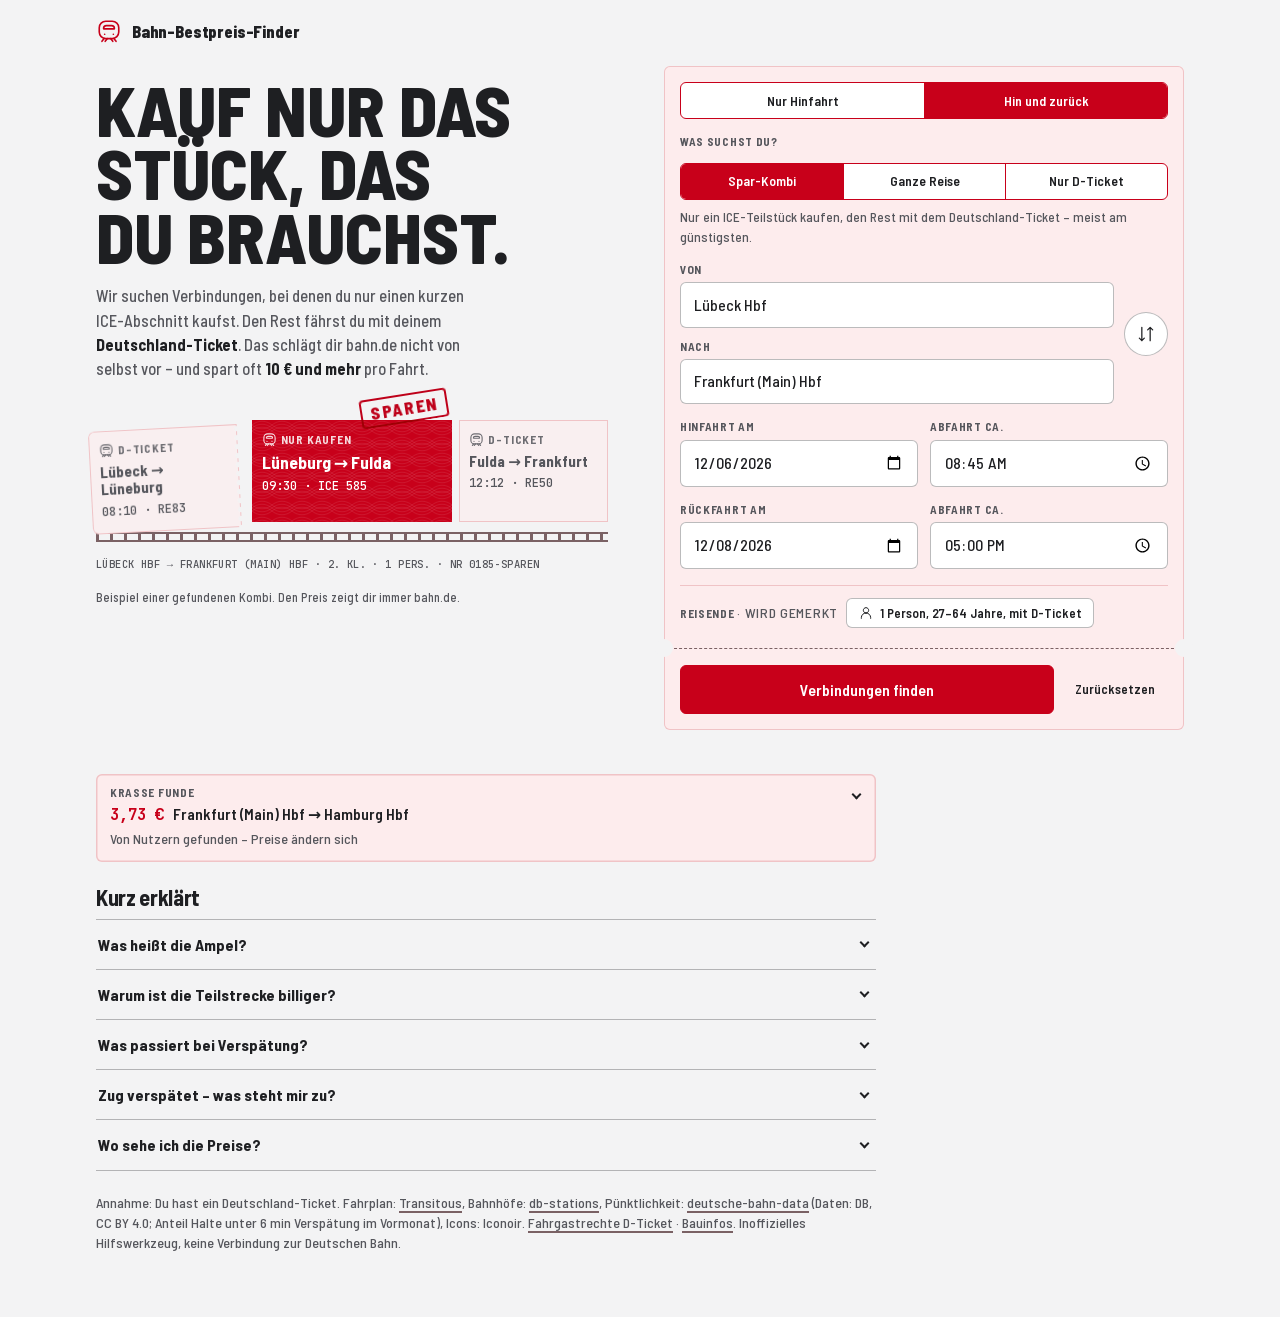
==== commit dd96c80d: "Spar-Konto (selbst eingetragene Preise) und Krasse Funde (kuratierte Tipps) Teilen-Menü: Knopf "Prei" ====
--- a/v2/index.html
+++ b/v2/index.html
@@ -202,8 +202,6 @@
 .places .stack{display:grid;gap:12px;min-width:0}
 .swap{width:44px;height:44px;padding:0;border-radius:50%}
 .grid2{display:grid;gap:12px;grid-template-columns:repeat(2,minmax(0,1fr))}
-.ds-field.off{display:none}
-#tmode-f .ds-select{font-weight:600}
 .combo{position:relative;min-width:0}
 .sugg{position:absolute;z-index:6;left:0;right:0;top:100%;margin:4px 0 0;padding:4px;list-style:none;background:var(--popover);border:1.5px solid var(--foreground);
   border-radius:var(--r);max-height:280px;overflow:auto}
@@ -228,6 +226,54 @@
 .mt-head{display:flex;justify-content:space-between;align-items:center;gap:8px}
 .mt-head .ico{color:var(--stamp)}
 .mt-plan{white-space:pre-wrap;font:inherit;font-size:.82rem;margin:6px 0 0;color:var(--muted-foreground)}
+/* Spar-Konto: kleine Quittung auf Fahrkartenpapier, Summe in Thermodruck-Ziffern; die Liste hängt hinter einer Perforation */
+.spar{padding:12px 14px;display:grid;gap:6px;background:var(--ticket);border:0;box-shadow:inset 0 0 0 1.5px var(--ticket-edge)}
+.spar-sum{font-size:.95rem}
+.spar-sum .ico{color:var(--primary)}
+.spar-sum b{font-weight:700}
+.spar-sum b.t{font-size:1.02rem;color:var(--primary)}
+.spar .mine{margin:4px 0 0}
+.spar .mine .ds-btn-outline{background:var(--card)}
+.spar details{margin-top:6px;padding-top:8px;border-top:1.5px dashed var(--perf)}
+.spar summary{cursor:pointer;font:700 .72rem/1.2 var(--font-sans);text-transform:uppercase;letter-spacing:.06em;color:var(--muted-foreground);list-style:none;display:flex;align-items:center;gap:8px}
+.spar summary::-webkit-details-marker{display:none}
+.spar summary::after{content:"";width:6px;height:6px;margin-bottom:3px;border-right:2px solid currentColor;border-bottom:2px solid currentColor;transform:rotate(45deg);transition:transform .2s cubic-bezier(.16,1,.3,1)}
+.spar details[open]>summary::after{transform:translateY(2px) rotate(225deg)}
+.sav-list{list-style:none;margin:8px 0 0;padding:0;display:grid}
+.sav-list li{display:flex;align-items:center;gap:8px;padding:7px 0;border-top:1px solid var(--ticket-edge);font-size:.9rem}
+.sav-list .sv-main{flex:1;min-width:0;display:grid;gap:1px}
+.sav-list .sv-route{overflow:hidden;text-overflow:ellipsis;white-space:nowrap}
+.sav-list .sv-sub{color:var(--muted-foreground);font-size:.74rem}
+.savebadge[hidden]{display:none}
+/* Preis eintragen: Formularfelder wie im Teilen-Menü, durch Perforation abgesetzt */
+.pr-form{display:grid;grid-template-columns:repeat(2,minmax(0,1fr));gap:8px 10px;flex-basis:100%;margin:8px 0 2px;padding:10px 0 0;border-top:1.5px dashed var(--perf)}
+.pr-form[hidden]{display:none}
+.share-menu .pr-form{grid-column:1/-1}
+.pr-form .ds-label{margin-bottom:3px}
+.pr-form .ds-input{font-family:var(--font-mono);font-variant-numeric:tabular-nums}
+.pr-form .pr-acts{grid-column:1/-1;display:flex;gap:8px;align-items:center;flex-wrap:wrap}
+.pr-form .hint{grid-column:1/-1;margin:0}
+.eur{font:700 .95rem/1 var(--font-mono);width:16px;text-align:center;flex:none}
+/* Krasse Funde: Aushang auf Fahrkartenpapier; nur der Preis ist rot, Ziffern in Thermodruck */
+.funde{padding:0;display:block;background:var(--ticket);border:0;box-shadow:inset 0 0 0 1.5px var(--ticket-edge);overflow:visible}
+.funde>summary{list-style:none;cursor:pointer;display:grid;gap:3px;padding:12px 38px 12px 14px;position:relative}
+.funde>summary::-webkit-details-marker{display:none}
+.funde>summary::after{content:"";position:absolute;right:16px;top:17px;width:7px;height:7px;border-right:2px solid currentColor;border-bottom:2px solid currentColor;transform:rotate(45deg);transition:transform .2s cubic-bezier(.16,1,.3,1)}
+.funde[open]>summary::after{transform:translateY(3px) rotate(225deg)}
+.fund-h{font:700 .72rem/1.2 var(--font-sans);text-transform:uppercase;letter-spacing:.06em;color:var(--muted-foreground)}
+.fund-teaser{font-size:.98rem;font-weight:600;display:flex;align-items:baseline;gap:10px;min-width:0}
+.fund-tr{min-width:0;overflow:hidden;text-overflow:ellipsis;white-space:nowrap}
+.funde[open] .fund-teaser,.funde[open]>summary>.ds-supporting{display:none}
+.fund-price{font-family:var(--font-mono);font-variant-numeric:tabular-nums;font-weight:700;color:var(--primary);letter-spacing:-.01em;white-space:nowrap}
+.fund-body{display:grid;gap:10px;padding:10px 14px 14px;margin-top:-2px;border-top:1.5px dashed var(--perf)}
+.fund-list{list-style:none;margin:0;padding:0;display:grid;gap:12px}
+.fund-item{display:grid;gap:4px}
+.fund-item+.fund-item{padding-top:12px;border-top:1.5px dashed var(--perf)}
+.fund-top{display:flex;justify-content:space-between;align-items:baseline;gap:10px}
+.fund-top .fund-price{font-size:1.15rem}
+.fund-route{font-weight:700;min-width:0}
+.fund-item .tip{font-size:.88rem;color:var(--foreground)}
+.fund-item .ds-btn{justify-self:start;margin-top:4px;background:var(--card)}
 
 /* ---------- Fortschritt: die Fahrkarte wird gedruckt ---------- */
 .prog{display:grid;gap:8px}
@@ -445,7 +491,7 @@
   .wrap>.head{grid-column:1/-1}
   .wrap>.intro{grid-column:1;padding-top:12px}
   .wrap>.search{grid-column:2}
-  .wrap>#prog,.wrap>#err,.wrap>#out,.wrap>.faq,.wrap>footer,.wrap>#blocked{grid-column:1/-1;max-width:780px;width:100%;justify-self:start}
+  .wrap>#prog,.wrap>#err,.wrap>#out,.wrap>#funde,.wrap>.faq,.wrap>footer,.wrap>#blocked{grid-column:1/-1;max-width:780px;width:100%;justify-self:start}
 }
 @media (prefers-reduced-motion:reduce){*{transition:none!important;animation:none!important}}
 
@@ -529,9 +575,8 @@
     </div>
     <div class="grid2">
       <div class="ds-field"><label class="ds-label" for="date">Hinfahrt am</label><input class="ds-input" id="date" type="date"></div>
-      <div class="ds-field" id="time-f"><label class="ds-label" for="time" id="time-l">Abfahrt ca.</label><input class="ds-input" id="time" type="time" value="09:00"></div>
+      <div class="ds-field"><label class="ds-label" for="time">Abfahrt ca.</label><input class="ds-input" id="time" type="time" value="09:00"></div>
     </div>
-    <div class="ds-field" id="tmode-f"><label class="ds-label" for="tmode">Hinfahrt: Uhrzeit gilt als</label><select class="ds-input ds-select" id="tmode"><option value="dep" selected>Abfahrt ab</option><option value="arr">Ankunft bis</option><option value="late">So spät wie möglich</option></select><span class="hint" id="tmode-hint"></span></div>
     <div class="grid2" id="ret">
       <div class="ds-field"><label class="ds-label" for="rdate">Rückfahrt am</label><input class="ds-input" id="rdate" type="date"></div>
       <div class="ds-field"><label class="ds-label" for="rtime">Abfahrt ca.</label><input class="ds-input" id="rtime" type="time" value="17:00"></div>
@@ -552,6 +597,7 @@
       <button class="ds-btn ds-btn-ghost ds-btn-sm" id="reset" type="button">Zurücksetzen</button>
     </div>
     <div class="mytrip ds-card" id="mytrip" hidden></div>
+    <div class="spar ds-card" id="spar" hidden></div>
     <div class="recent favs" id="favs" hidden></div>
     <div class="recent" id="recent" hidden></div>
   </div>
@@ -566,6 +612,8 @@
 <div class="ds-alert bad" id="err" role="alert" hidden><p class="ds-alert-title" id="err-title">Suche fehlgeschlagen</p><p class="ds-supporting" id="err-msg"></p><button class="ds-btn ds-btn-primary ds-btn-sm" id="retry" type="button"><span data-ico="refresh"></span>Nochmal versuchen</button></div>
 
 <div id="out"></div>
+
+<details class="funde ds-card" id="funde" hidden></details>
 
 <section class="faq" aria-labelledby="faq-h">
   <h2 class="ds-section-title" id="faq-h">Kurz erklärt</h2>
@@ -1322,7 +1370,8 @@
 const mineBtns=(picked)=>`<button class="ds-btn ${picked?"ds-btn-secondary":"ds-btn-outline"} ds-btn-sm" type="button" data-act="pick" aria-pressed="${picked}">${ico("star",16)}<span>${picked?"Meine Wahl ✓":"Das nehm ich"}</span></button>
   <button class="ds-btn ds-btn-outline ds-btn-sm" type="button" data-act="friends">${ico("share",16)}<span>An Freunde</span></button>
   <button class="ds-btn ds-btn-outline ds-btn-sm" type="button" data-act="plan" title="Reiseplan: worauf du achten musst">${ico("info",16)}<span>Mein Reiseplan</span></button>
-  <button class="ds-btn ds-btn-outline ds-btn-sm" type="button" data-act="ics" title="Mit Hinweisen, Karten und Erinnerungen">${ico("cal",16)}<span>Kalender</span></button>`;
+  <button class="ds-btn ds-btn-outline ds-btn-sm" type="button" data-act="ics" title="Mit Hinweisen, Karten und Erinnerungen">${ico("cal",16)}<span>Kalender</span></button>
+  <button class="ds-btn ds-btn-outline ds-btn-sm" type="button" data-act="price" aria-expanded="false" title="Trag ein, was du bezahlt hast – für dein Spar-Konto"><span class="eur" aria-hidden="true">€</span><span>Preis eintragen</span></button>`;
 function detailHTML({v,A,B,l}){
   return `<p class="why">${esc(v.risk.why)}</p>
     ${timelineHTML(v)}
@@ -1352,7 +1401,7 @@
   return `<li class="row" data-sig="${esc(sigOf(v))}">
     <input class="pick" type="checkbox" aria-label="Zum Vergleich auswählen" data-hrefs="${esc(JSON.stringify(hrefs))}"${SEL.has(l.href)?" checked":""}>
     <div class="row-main">
-      <div class="row-l1"><span class="t tm2">${fmtT(v.start)} → ${fmtT(v.end)}</span><span class="ds-supporting t">${hm(v.dur)}</span><span class="ds-badge ds-badge-safe mybadge"${loadTrip()?.sig===sigOf(v)?"":" hidden"}>${ico("star",14)}Meine Wahl</span>${tags.map(t=>`<span class="ds-badge ds-badge-primary ${t==="Empfohlen"?`tag-rec${stampOnce()?" land":""}`:"tag-fast"}">${esc(t)}</span>`).join("")}${sevHTML(v)}</div>
+      <div class="row-l1"><span class="t tm2">${fmtT(v.start)} → ${fmtT(v.end)}</span><span class="ds-supporting t">${hm(v.dur)}</span><span class="ds-badge ds-badge-safe mybadge"${loadTrip()?.sig===sigOf(v)?"":" hidden"}>${ico("star",14)}Meine Wahl</span>${savBadgeHTML(sigOf(v))}${tags.map(t=>`<span class="ds-badge ds-badge-primary ${t==="Empfohlen"?`tag-rec${stampOnce()?" land":""}`:"tag-fast"}">${esc(t)}</span>`).join("")}${sevHTML(v)}</div>
       ${chainHTML(v)}
       <div class="row-l3">${ticket}${ampHTML(v.risk)}<button class="tgl" type="button" aria-expanded="false" aria-controls="${id}">Details${ico("down",16)}</button></div>
       <div class="row-detail" id="${id}" hidden></div>
@@ -1447,8 +1496,7 @@
     return `<div class="fchips" role="group" aria-label="${label}"><span class="fl">${label}</span><button type="button" class="ds-chip" data-f="${key}" data-v="" aria-pressed="${!FILT[key]}">Alle</button>${[...c].sort((a,b)=>b[1]-a[1]).map(([k,n])=>`<button type="button" class="ds-chip" data-f="${key}" data-v="${esc(k)}" aria-pressed="${FILT[key]===k}">${esc(k)} <span class="n">${n}</span></button>`).join("")}</div>`};
   // Markierungen: empfohlen (beste Punkte) und schnellste
   const rec=[...list].sort(SORTFN.rec)[0],fast=[...list].sort(SORTFN.dur)[0];
-  const latest=r.tmNote&&list.length?list.reduce((a,b)=>new Date(b.start)>new Date(a.start)?b:a):null; // bei Ankunft-bis: die späteste Abfahrt
-  const tagsOf=v=>[...(v===latest?["Späteste Abfahrt"]:[]),...(v===rec?["Empfohlen"]:[]),...(v===fast?["Schnellste"]:[])];
+  const tagsOf=v=>[...(v===rec?["Empfohlen"]:[]),...(v===fast?["Schnellste"]:[])];
   const shown=SHOWALL?list:list.slice(0,30);
   let h=`<div class="toolbar">
     <span class="count">${list.length} Verbindung${list.length===1?"":"en"}</span>
@@ -1456,8 +1504,7 @@
     <button class="tgl help-btn" type="button" aria-expanded="false" aria-controls="list-help">${ico("info",16)}Hilfe</button>
   </div>
   ${helpHTML()}
-  <div class="timebar"><button class="ds-btn ds-btn-ghost ds-btn-sm" id="earlier-times" type="button"${LOADING?" disabled":""}>${ico("left",16)}${APPEND<0&&LOADING?"Lädt …":"Früher"}</button><span class="t win">Abfahrt ${fmtT(r.from)}–${fmtT(r.until)}</span>${r.tmNote?"":`<button class="ds-btn ds-btn-ghost ds-btn-sm" id="later-top" type="button"${LOADING?" disabled":""}>${APPEND>0&&LOADING?"Lädt …":"Später"}${ico("right",16)}</button>`}</div>`;
-  if(r.tmNote) h+=`<p class="tip" role="status">${esc(r.tmNote)}</p>`;
+  <div class="timebar"><button class="ds-btn ds-btn-ghost ds-btn-sm" id="earlier-times" type="button"${LOADING?" disabled":""}>${ico("left",16)}${APPEND<0&&LOADING?"Lädt …":"Früher"}</button><span class="t win">Abfahrt ${fmtT(r.from)}–${fmtT(r.until)}</span><button class="ds-btn ds-btn-ghost ds-btn-sm" id="later-top" type="button"${LOADING?" disabled":""}>${APPEND>0&&LOADING?"Lädt …":"Später"}${ico("right",16)}</button></div>`;
   h+=priceHTML(r);
   h+=altHTML(r);
   /* Filter eingeklappt: die Liste beginnt sofort, aktive Filter stehen in der Zeile */
@@ -1474,8 +1521,7 @@
        Oben eine Stundenübersicht, um 8, 10 oder 11 Uhr ohne Scrollen zu vergleichen. */
     const hourOf=v=>berlinLocal(v.start).slice(11,13),groups=new Map();
     for(const v of list){const k=hourOf(v);if(!groups.has(k))groups.set(k,[]);groups.get(k).push(v)}
-    const first=k=>Math.min(...groups.get(k).map(v=>+new Date(v.start))); // nach echter Zeit, damit 0 Uhr hinter 23 Uhr steht
-    const keys=[...groups.keys()].sort((a,b)=>(DIRS[0]?.tm==="late"&&r.tmNote?first(b)-first(a):first(a)-first(b)));
+    const keys=[...groups.keys()].sort((a,b)=>(a<b?-1:1)); // Mitternacht: Fenster überschreitet selten 0 Uhr
     const nx=k=>String((+k+1)%24).padStart(2,"0");
     h+=`<nav class="hours" aria-label="Beste Verbindung je Stunde">${keys.map(k=>{const b=groups.get(k)[0];
       return `<a class="hour" href="#g${k}"><span class="hour-h">${k} Uhr</span><span class="t">${hm(b.dur)}</span><i class="hdot l${b.risk.lvl}" title="${esc(b.risk.t)}"></i></a>`}).join("")}</nav>`;
@@ -1493,7 +1539,7 @@
   if(r.failed?.length){const f=r.failed,show=f.slice(0,4).join(", ")+(f.length>4?` und ${f.length-4} weitere`:"");
     h+=`<p class="tip" role="status">Der Fahrplan-Server hat nicht alles beantwortet (${esc(show)}). Dort können Spar-Kombis fehlen. <button class="ds-btn ds-btn-ghost ds-btn-sm" id="retry-search" type="button"${LOADING?" disabled":""}>${ico("refresh",16)}Nochmal suchen</button></p>`}
   if(LOADING&&APPEND>0) h+=`${skelRows(1)}<div class="loadmore" role="status">Suche spätere Verbindungen ab ${fmtT(r.until)} Uhr … <span class="lm-meta"></span></div>`;
-  else if(!r.tmNote) h+=`<button class="ds-btn ds-btn-outline ds-btn-sm more-times" id="more-times" type="button"${LOADING?" disabled":""}>Spätere Verbindungen (ab ${fmtT(r.until)} Uhr)${ico("right",16)}</button>`;
+  else h+=`<button class="ds-btn ds-btn-outline ds-btn-sm more-times" id="more-times" type="button"${LOADING?" disabled":""}>Spätere Verbindungen (ab ${fmtT(r.until)} Uhr)${ico("right",16)}</button>`;
   return h;
 }
 
@@ -1503,7 +1549,7 @@
   ROWV.clear();
   if(!DIRS.length){$("out").innerHTML="";SEL.clear();paintSelBar();return}
   const rt=DIRS.length>1,d0=DIRS[0];
-  let h=`<section class="res"><div class="res-head"><div><h2 class="ds-section-title">${esc(d0.A.name)} ${rt?"⇄":"→"} ${esc(d0.B.name)}</h2><span class="ds-supporting">${rt?`${esc(fmtD(d0.t))} hin · ${esc(fmtD(DIRS[1].t))} zurück`:esc(fmtD(d0.t))}${d0.tm==="arr"?esc(` · Ankunft bis ${fmtT(d0.tgt)} Uhr`):d0.tm==="late"?" · so spät wie möglich":""}</span></div><div class="head-btns"><button class="ds-btn ds-btn-secondary ds-btn-sm" id="fav" type="button" aria-pressed="${isFav()}">${ico("star",16)}<span>${isFav()?"Gemerkt":"Merken"}</span></button><button class="ds-btn ds-btn-secondary ds-btn-sm" id="share" type="button">${ico("share",16)}<span>Teilen</span></button></div></div>`;
+  let h=`<section class="res"><div class="res-head"><div><h2 class="ds-section-title">${esc(d0.A.name)} ${rt?"⇄":"→"} ${esc(d0.B.name)}</h2><span class="ds-supporting">${rt?`${esc(fmtD(d0.t))} hin · ${esc(fmtD(DIRS[1].t))} zurück`:esc(fmtD(d0.t))}</span></div><div class="head-btns"><button class="ds-btn ds-btn-secondary ds-btn-sm" id="fav" type="button" aria-pressed="${isFav()}">${ico("star",16)}<span>${isFav()?"Gemerkt":"Merken"}</span></button><button class="ds-btn ds-btn-secondary ds-btn-sm" id="share" type="button">${ico("share",16)}<span>Teilen</span></button></div></div>`;
   if(rt&&MODE==="whole"&&RES[0]?.whole?.length&&RES[1]?.whole?.length){
     const t1=[...RES[0].whole].sort(SORTFN.dep)[0].start,t2=[...RES[1].whole].sort(SORTFN.dep)[0].start;
     h+=`<div class="ds-row"><a class="ds-btn ds-btn-secondary ds-btn-sm" href="${esc(dbLinkRT(d0.A.st,d0.B.st,t1,t2))}" target="_blank" rel="noopener">Hin + Rück zusammen bei bahn.de${ico("open",16)}</a></div>`;
@@ -1565,12 +1611,11 @@
   return runDirs([i],my,live,{append:true,earlier:dir<0}).finally(()=>{APPEND=0;if(live())renderOut()});
 }
 const minT=(a,b)=>new Date(a)<new Date(b)?a:b,maxT=(a,b)=>new Date(a)>new Date(b)?a:b;
-const mergeRes=(a,b)=>({...b,whole:uniqV([...a.whole,...b.whole]),spar:uniqV([...a.spar,...b.spar]),dt:uniqV([...a.dt,...b.dt]),from:minT(a.from,b.from),until:maxT(a.until,b.until),note:b.note||a.note,tmNote:b.tmNote||a.tmNote,alt:b.alt?.length?b.alt:a.alt,failed:[...new Set([...(a.failed||[]),...(b.failed||[])])]});
+const mergeRes=(a,b)=>({...b,whole:uniqV([...a.whole,...b.whole]),spar:uniqV([...a.spar,...b.spar]),dt:uniqV([...a.dt,...b.dt]),from:minT(a.from,b.from),until:maxT(a.until,b.until),note:b.note||a.note,alt:b.alt?.length?b.alt:a.alt,failed:[...new Set([...(a.failed||[]),...(b.failed||[])])]});
 
 /* Teilen: Suche steckt in der Webadresse */
 function searchURL(){
   const p=new URLSearchParams({von:chosen.from.eva,nach:chosen.to.eva,d:$("date").value,t:$("time").value});
-  if(TMODE!=="dep")p.set("tm",TMODE);
   if(rtOn()){p.set("rd",$("rdate").value);p.set("rt",$("rtime").value)}
   return location.origin+location.pathname+"?"+p;
 }
@@ -1607,13 +1652,74 @@
   $("mt-plan").onclick=e=>shareText(t.plan,e.currentTarget,"Reiseplan");
   if(t.ics)$("mt-ics").onclick=()=>downloadICS(t.ics,t.file||"zugreise.ics");
 }
+/* Spar-Konto: zählt nur, was du selbst einträgst (Bezahlt + Normalpreis). Es gibt noch keine Live-Preise,
+   also schätzen oder prüfen wir nichts – die Zahl ist so ehrlich wie die Eingabe. */
+const SAVKEY="bbf-savings";
+function loadSav(){try{const l=JSON.parse(localStorage.getItem(SAVKEY));return Array.isArray(l)?l.filter(x=>x&&x.sig&&Number.isFinite(x.paid)):[]}catch{return []}}
+function saveSav(l){let ok=true;try{localStorage.setItem(SAVKEY,JSON.stringify(l))}catch{ok=false}paintSav();markSav();return ok}
+// Komma oder Punkt als Dezimalzeichen; „1.234,50“ wird mit Komma als Tausenderpunkt gelesen. null = leer, NaN = keine Zahl
+function parseEur(t){t=String(t??"").replace(/[€\s]/g,"");if(!t)return null;
+  const n=Number(t.includes(",")?t.replace(/\./g,"").replace(",","."):t);return Number.isFinite(n)&&n>=0&&n<10000?n:NaN}
+const numDE=n=>n.toFixed(2).replace(".",",");
+const eur=n=>{n=Math.round(n*100)/100;return n.toLocaleString("de-DE",{minimumFractionDigits:Number.isInteger(n)?0:2,maximumFractionDigits:2})+" €"};
+const savGain=e=>e.normal>0&&e.paid<e.normal?Math.round((e.normal-e.paid)*100)/100:0;
+const savLabel=e=>savGain(e)>0?`Gespart ${eur(savGain(e))}`:`Bezahlt ${eur(e.paid)}`;
+function savBadgeHTML(sig){const e=loadSav().find(x=>x.sig===sig);
+  return `<span class="ds-badge ds-badge-safe savebadge"${e?"":" hidden"}>${e?esc(savLabel(e)):""}</span>`}
+// Abzeichen in der Liste an Ort und Stelle aktualisieren (Details bleiben offen)
+function markSav(){const all=loadSav();
+  for(const row of document.querySelectorAll(".row[data-sig]")){const e=all.find(x=>x.sig===row.dataset.sig),b=row.querySelector(".savebadge");
+    if(!b)continue;b.hidden=!e;b.textContent=e?savLabel(e):""}}
+const priceFormHTML=()=>`<form class="pr-form" hidden novalidate>
+    <label><span class="ds-label">Bezahlt (€)</span><input class="ds-input" name="paid" inputmode="decimal" autocomplete="off" placeholder="29,90"></label>
+    <label><span class="ds-label">Normalpreis (€)</span><input class="ds-input" name="normal" inputmode="decimal" autocomplete="off" placeholder="59,90"></label>
+    <span class="hint bad" role="status"></span>
+    <div class="pr-acts"><button class="ds-btn ds-btn-primary ds-btn-sm" type="submit">Speichern</button><button class="ds-btn ds-btn-ghost ds-btn-sm" type="button" data-act="price-del" hidden>Löschen</button><span class="ds-supporting">Nur für dich – nichts wird geprüft.</span></div>
+  </form>`;
+function paintSav(){
+  const list=loadSav(),box=$("spar"),wasOpen=box.querySelector("details")?.open;
+  box.hidden=!list.length;if(!list.length){box.innerHTML="";return}
+  const total=Math.round(list.reduce((a,e)=>a+savGain(e),0)*100)/100,n=list.filter(e=>savGain(e)>0).length;
+  box.innerHTML=`<div class="spar-head"><span class="spar-sum">${ico("star",16)} Dein Spar-Konto: ${total>0?`<b class="t">${esc(eur(total))}</b> gespart in ${n} ${n===1?"Fahrt":"Fahrten"}`:`<b>${list.length} ${list.length===1?"Fahrt":"Fahrten"}</b> eingetragen`}</span></div>
+    <div class="ds-supporting">Berechnet aus deinen eigenen Eingaben (Normalpreis minus bezahlt) – nicht von der Bahn geprüft.</div>
+    ${total>0?`<div class="mine"><button class="ds-btn ds-btn-outline ds-btn-sm" type="button" id="sv-share">${ico("share",16)}<span>Teilen</span></button><textarea class="share-out" readonly hidden aria-label="Text zum Kopieren"></textarea></div>`:""}
+    <details${wasOpen?" open":""}><summary>Liste</summary><ul class="sav-list">${list.map((e,i)=>`<li><span class="sv-main"><span class="sv-route">${esc(e.route||"")}</span><span class="sv-sub t">${esc(e.date?fmtD(e.date):"")} · bezahlt ${esc(eur(e.paid))}${e.normal>0?` · normal ${esc(eur(e.normal))}`:""}</span></span><button class="fav-x" type="button" data-sx="${i}" aria-label="${esc(e.route||"Eintrag")} aus dem Spar-Konto löschen">×</button></li>`).join("")}</ul></details>`;
+  $("sv-share")?.addEventListener("click",ev=>shareText(`Ich habe mit dem Bahn-Bestpreis-Finder schon ${eur(total)} gespart 🚆 ${appURL()}`,ev.currentTarget,"Mein Spar-Konto"));
+  box.querySelectorAll("[data-sx]").forEach(btn=>btn.onclick=()=>saveSav(loadSav().filter(x=>x.sig!==list[+btn.dataset.sx].sig)));
+}
+
+/* Krasse Funde: von Hand gepflegte Tipps. SPÄTER kommen sie aus der Preis-Datenbank des Servers
+   (echte Funde, automatisch geprüft) – bis dahin bleibt das Feld bewusst eine kleine statische Liste. */
+const TIPS=[
+  {from:8000105,to:8002549,price:3.73,found:"2026-10",time:"21:00",kind:"Nachtzug",
+   note:"Echter Fund eines Nutzers. Sparpreise ändern sich: früh buchen und nachts fahren."}
+];
+const tipStations=t=>({a:byEva(t.from),b:byEva(t.to)});
+function paintFunde(){
+  const box=$("funde"),list=TIPS.filter(t=>{const {a,b}=tipStations(t);return a&&b}).sort((x,y)=>x.price-y.price);
+  box.hidden=!list.length;if(!list.length){box.innerHTML="";return}
+  const nm=t=>{const {a,b}=tipStations(t);return `${esc(a.name)} → ${esc(b.name)}`},when=t=>new Date(t.found+"-15T12:00:00Z").toLocaleDateString("de-DE",{month:"short",year:"numeric",timeZone:"UTC"});
+  box.innerHTML=`<summary><span class="fund-h">Krasse Funde</span>
+      <span class="fund-teaser"><span class="fund-price t">${esc(eur(list[0].price))}</span><span class="fund-tr">${nm(list[0])}</span></span>
+      <span class="ds-supporting">Von Nutzern gefunden – Preise ändern sich</span></summary>
+    <div class="fund-body"><p class="ds-supporting">Von Nutzern gefunden – Preise ändern sich. Ob es den Preis gerade gibt, siehst du erst bei bahn.de.</p>
+    <ul class="fund-list">${list.map((t,i)=>`<li class="fund-item"><div class="fund-top"><span class="fund-route">${nm(t)}</span><span class="fund-price t">${esc(eur(t.price))}</span></div>
+      <div class="ds-supporting">${esc(t.kind)} · gefunden ${esc(when(t))}</div><p class="tip">${esc(t.note)}</p>
+      <button class="ds-btn ds-btn-outline ds-btn-sm" type="button" data-tip="${i}"><span>So suchen</span></button></li>`).join("")}</ul></div>`;
+  box.querySelectorAll("[data-tip]").forEach(btn=>btn.onclick=()=>{const t=list[+btn.dataset.tip],{a,b}=tipStations(t);
+    choose("from",a);choose("to",b);setTrip(false);$("time").value=t.time;
+    // Datum: wie eingestellt, außer es liegt in der Vergangenheit oder die Abfahrtszeit ist heute schon vorbei
+    const now=berlinLocal(new Date().toISOString()).slice(11,16),d=$("date").value;
+    if(!d||d<today()||(d===today()&&t.time<=now))$("date").value=t.time<=now?plusDays(today(),1):today();
+    document.querySelector(".search")?.scrollIntoView({block:"start"});search()});
+}
 /* Meine Strecken: Strecke + Wochentag + Uhrzeit (+ Rückfahrt) merken, später mit einem Tipp fürs nächste Mal suchen */
 const FKEY="bbf-fav",WD=["So","Mo","Di","Mi","Do","Fr","Sa"];
 function loadFav(){try{const l=JSON.parse(localStorage.getItem(FKEY));return Array.isArray(l)?l:[]}catch{return []}}
 function saveFav(l){try{localStorage.setItem(FKEY,JSON.stringify(l))}catch{}paintFav()}
 const wdOf=d=>new Date(d+"T12:00:00Z").getUTCDay();
 const curFav=()=>{const d=DIRS[0];if(!d)return null;const r=DIRS[1];
-  return {f:d.A.st.eva,t:d.B.st.eva,...(d.tm?{md:d.tm}:{}),wd:wdOf(berlinLocal(d.t).slice(0,10)),tm:berlinLocal(d.t).slice(11,16),
+  return {f:d.A.st.eva,t:d.B.st.eva,wd:wdOf(berlinLocal(d.t).slice(0,10)),tm:berlinLocal(d.t).slice(11,16),
     rt:r?{off:Math.round((new Date(berlinLocal(r.t).slice(0,10))-new Date(berlinLocal(d.t).slice(0,10)))/864e5),tm:berlinLocal(r.t).slice(11,16)}:null}};
 const sameRoute=(a,b)=>a&&b&&String(a.f)===String(b.f)&&String(a.t)===String(b.t);
 const isFav=()=>loadFav().some(x=>sameRoute(x,curFav()));
@@ -1628,7 +1734,7 @@
   box.hidden=!list.length;
   box.innerHTML=list.length?`<span class="ds-supporting">${ico("star",14)} Meine Strecken:</span>${list.map((e,i)=>`<span class="fav"><button class="ds-chip" type="button" data-fv="${i}" title="Sucht für den nächsten ${esc(WD[e.x.wd])}.">${esc(e.a.name)} ${e.x.rt?"⇄":"→"} ${esc(e.b.name)} <span class="n">${esc(favLabel(e.x))}</span></button><button class="fav-x" type="button" data-fx="${i}" aria-label="${esc(e.a.name)} → ${esc(e.b.name)} vergessen">×</button></span>`).join("")}`:"";
   box.querySelectorAll("[data-fv]").forEach(btn=>btn.onclick=()=>{const {x,a,b}=list[+btn.dataset.fv];
-    choose("from",a);choose("to",b);const d=nextDay(x.wd,x.tm);$("date").value=d;$("time").value=x.tm;setTmode(x.md,false);
+    choose("from",a);choose("to",b);const d=nextDay(x.wd,x.tm);$("date").value=d;$("time").value=x.tm;
     setTrip(!!x.rt);if(x.rt){$("rdate").value=plusDays(d,x.rt.off);$("rtime").value=x.rt.tm}
     search()});
   box.querySelectorAll("[data-fx]").forEach(btn=>btn.onclick=()=>{const x=list[+btn.dataset.fx].x;saveFav(loadFav().filter(y=>!sameRoute(y,x)))});
@@ -1671,56 +1777,17 @@
   if(!sf||!stt){$("from").focus();return}
   if(sf.name===stt.name){$("form-hint").textContent="Start und Ziel sind gleich.";return}
   const rt=rtOn();
-  if(!$("date").value||(TMODE!=="late"&&!$("time").value)){$("form-hint").textContent=TMODE==="late"?"Bitte das Datum der Hinfahrt angeben.":"Bitte Datum und Uhrzeit der Hinfahrt angeben.";return}
+  if(!$("date").value||!$("time").value){$("form-hint").textContent="Bitte Datum und Uhrzeit der Hinfahrt angeben.";return}
   if(rt&&(!$("rdate").value||!$("rtime").value)){$("form-hint").textContent="Bitte Datum und Uhrzeit der Rückfahrt angeben.";return}
   const A=placeOf(sf),B=placeOf(stt);
-  const tgt1=arrTarget(TMODE,$("date").value,$("time").value);
-  // d.t bleibt der gewählte Tag (Anzeige, Teilen); bei „so spät“ nur ein Platzhalter am Abend dieses Tages
-  const t1=berlinToUTC($("date").value,TMODE==="late"?"18:00":$("time").value);
+  const t1=berlinToUTC($("date").value,$("time").value);
   const t2=rt?berlinToUTC($("rdate").value,$("rtime").value):null;
-  if(rt&&new Date(t2)<=new Date(tgt1||t1)){$("form-hint").textContent="Die Rückfahrt muss nach der Hinfahrt liegen.";return}
-
-  DIRS=[tgt1?{A,B,t:t1,tm:TMODE,tgt:tgt1}:{A,B,t:t1}];if(rt)DIRS.push({A:B,B:A,t:t2});
+  if(rt&&new Date(t2)<=new Date(t1)){$("form-hint").textContent="Die Rückfahrt muss nach der Hinfahrt liegen.";return}
+
+  DIRS=[{A,B,t:t1}];if(rt)DIRS.push({A:B,B:A,t:t2});
   RES=DIRS.map(()=>null);TAB=0;
   saveRecent(sf,stt);
   return runDirs(DIRS.map((_,i)=>i),my,live);
-}
-/* Zeitart der Hinfahrt: dep = Abfahrt ab (wie bisher), arr = Ankunft bis, late = so spät wie möglich (Ankunft bis 01:00 der Nacht danach) */
-const TMODES={dep:1,arr:1,late:1};
-let TMODE="dep";try{const m=localStorage.getItem("bbf-tmode");if(TMODES[m])TMODE=m}catch{}
-function setTmode(m,save=true){
-  TMODE=TMODES[m]?m:"dep";$("tmode").value=TMODE;
-  if(save)try{localStorage.setItem("bbf-tmode",TMODE)}catch{}
-  // „So spät wie möglich“ braucht keine Uhrzeit – das Ziel ist fest 01:00 in der Nacht nach dem gewählten Datum
-  $("time-l").textContent=TMODE==="arr"?"Ankunft bis":"Abfahrt ca.";
-  $("time-f").classList.toggle("off",TMODE==="late");
-  $("tmode-hint").textContent=TMODE==="late"?"Ankunft bis 01:00 Uhr in der Nacht nach dem gewählten Datum.":"";
-}
-$("tmode").addEventListener("change",()=>setTmode($("tmode").value));
-/* Ankunftsziel (UTC) für Ankunft-bis bzw. So-spät-wie-möglich; null bei normaler Abfahrtssuche */
-function arrTarget(m,date,time){
-  return m==="arr"?berlinToUTC(date,time):m==="late"?berlinToUTC(plusDays(date,1),"01:00"):null;
-}
-/* Nur Verbindungen behalten, die bis zum Ziel ankommen; die Notiz erklärt der Liste, was sie zeigt */
-function capArr(r,d){
-  const ok=v=>new Date(v.end)<=new Date(d.tgt),cut=a=>(a||[]).filter(ok);
-  const out={...r,whole:cut(r.whole),spar:cut(r.spar),dt:cut(r.dt),alt:cut(r.alt)};
-  const lim=`Ankunft bis ${fmtT(d.tgt)} Uhr`;
-  out.tmNote=(d.tm==="late"?`Letzte sinnvolle Verbindungen – ${lim.replace("01:00 Uhr","1 Uhr")}. Die späteste steht oben.`:`Nur Verbindungen mit ${lim}.`)
-    +(out.whole.length||out.spar.length||out.dt.length?"":" Im gefundenen Zeitfenster gibt es keine – probiere „Früher“.");
-  return out;
-}
-/* Startzeit für das 3-Stunden-Fenster: rückwärts vom Ziel nach den letzten Verbindungen fragen und das Fenster so legen,
-   dass es die spätesten Abfahrten umfasst (sonst läge es bei 8 Treffern oft viele Stunden zu früh). */
-async function windowStartFor(d,sig){
-  const fallback=addMin(d.tgt,-360);
-  try{
-    const its=(await plan(d.A.place,d.B.place,d.tgt,{arr:true,n:8,sig})).map(analyze).filter(x=>x.L.length&&new Date(x.end)<=new Date(d.tgt));
-    if(!its.length) return fallback;
-    const deps=its.map(x=>x.start).sort((a,b)=>new Date(a)-new Date(b));
-    const early=deps[0],late=deps[deps.length-1],lo=addMin(late,-(WIN_MIN-30));
-    return new Date(lo)>new Date(early)?lo:early;
-  }catch(e){if(e instanceof StopError)throw e;return fallback}
 }
 async function runDirs(idxs,my,live,opt={}){
   const rt=DIRS.length>1;
@@ -1745,10 +1812,9 @@
       timer=setTimeout(()=>dctl.abort(new StopError(`Der Fahrplan-Server braucht zu lange (über ${TIMEOUT_S} s).`,true)),TIMEOUT_S*1000);
       const pre=rt?(i?"Rückfahrt: ":"Hinfahrt: "):"";
       const d=DIRS[i],prev=opt.append?RES[i]:null;
-      let t=prev?(opt.earlier?addMin(prev.from,-WIN_MIN):prev.until):d.t;
+      const t=prev?(opt.earlier?addMin(prev.from,-WIN_MIN):prev.until):d.t;
       let last=null,r;
       try{
-        if(d.tgt&&!prev){cur={frac:k/idxs.length,label:pre+"Letzte Verbindungen suchen",step:0};paint();t=await windowStartFor(d,dsig)}
         r=await computeDir(placeOf(d.A.st),placeOf(d.B.st),t,dsig,{
           onPartial:p=>{last=p}, // Zwischenstände nicht zeigen (erst, wenn vollständig), aber fürs Zeitlimit aufheben
           prog:(f,label)=>{cur={frac:(k+f)/idxs.length,label:pre+label,step:f<.2?0:f<.45?1:f<1?2:(k===idxs.length-1?3:0)};paint()}
@@ -1758,7 +1824,6 @@
         r={...last,partial:false,dtLoading:false,note:`Der Fahrplan-Server war sehr langsam, darum wurde die Suche nach ${Math.round(TIMEOUT_S/60)} Minuten beendet. Hier steht alles, was bis dahin fertig war – es können Verbindungen fehlen. Später nochmal suchen lohnt sich.`};
       }finally{clearTimeout(timer);sig.removeEventListener("abort",onOuter)}
       if(!live()) return;
-      if(d.tgt) r=capArr(r,d);
       RES[i]=prev?mergeRes(prev,r):r;
       if(!live()) return;
       renderOut();
@@ -1823,20 +1888,25 @@
   const a=byEva(q.get("von")),b=byEva(q.get("nach")),ok=x=>/^\d{4}-\d{2}-\d{2}$/.test(x||""),okT=x=>/^\d{2}:\d{2}$/.test(x||"");
   if(a) choose("from",a); if(b) choose("to",b);
   if(ok(q.get("d"))) $("date").value=q.get("d"); if(okT(q.get("t"))) $("time").value=q.get("t");
-  if(TMODES[q.get("tm")]) setTmode(q.get("tm"),false); else setTmode("dep",false); // fehlt tm, ist es eine Abfahrtssuche
   const hasR=ok(q.get("rd"));setTrip(hasR);
   if(hasR){$("rdate").value=q.get("rd");if(okT(q.get("rt")))$("rtime").value=q.get("rt")}
   shared=!!(a&&b);
 }
-if(!shared) setTmode(TMODE,false); // gemerkte Zeitart ins Formular (geteilte Links haben oben schon ihre eigene gesetzt)
-syncTrip();paintRecent();paintFav();paintTrip();
+syncTrip();paintRecent();paintFav();paintTrip();paintSav();paintFunde();
 // Meine Reisewahl: Knöpfe in den aufgeklappten Details (Details werden erst beim Aufklappen gebaut)
 $("out").addEventListener("click",e=>{const b=e.target.closest("[data-act]");if(!b)return;
   const row=b.closest(".row"),d=row?.querySelector(".row-detail"),r=d&&ROWV.get(d.id);if(!r)return;const {v,A,B,l}=r;
   if(b.dataset.act==="menu"){const m=row.querySelector(".share-menu"),open=m.hidden;
-    if(open&&!m.innerHTML)m.innerHTML=`${mineBtns(loadTrip()?.sig===sigOf(v))}<textarea class="share-out" readonly hidden aria-label="Text zum Kopieren"></textarea>`;
+    if(open&&!m.innerHTML)m.innerHTML=`${mineBtns(loadTrip()?.sig===sigOf(v))}${priceFormHTML()}<textarea class="share-out" readonly hidden aria-label="Text zum Kopieren"></textarea>`;
     m.hidden=!open;b.setAttribute("aria-expanded",String(open));return}
   if(b.dataset.act==="ics"){downloadICS(icsFor(v,A,B),fileName(A,B,v));return}
+  if(b.dataset.act==="price"){const f=row.querySelector(".pr-form"),open=f.hidden,e=loadSav().find(x=>x.sig===sigOf(v));
+    f.hidden=!open;b.setAttribute("aria-expanded",String(open));
+    if(open){f.paid.value=e?numDE(e.paid):"";f.normal.value=e?.normal>0?numDE(e.normal):"";f.querySelector(".hint").textContent="";
+      f.querySelector('[data-act="price-del"]').hidden=!e;f.paid.focus()}
+    return}
+  if(b.dataset.act==="price-del"){saveSav(loadSav().filter(x=>x.sig!==sigOf(v)));row.querySelector(".pr-form").hidden=true;
+    row.querySelector('[data-act="price"]')?.setAttribute("aria-expanded","false");return}
   if(b.dataset.act==="pick"){const t=loadTrip(),sig=sigOf(v);
     if(t?.sig===sig){try{localStorage.removeItem(TRIPKEY)}catch{}}
     else try{localStorage.setItem(TRIPKEY,JSON.stringify({sig,A:A.name,B:B.name,start:v.start,end:v.end,friends:friendsText(v,A,B),plan:planText(v,A,B,l),ics:icsFor(v,A,B),file:fileName(A,B,v)}))}catch{}
@@ -1844,6 +1914,15 @@
   else if(b.dataset.act==="friends") shareText(friendsText(v,A,B),b,"Meine Zugreise");
   else shareText(planText(v,A,B,l),b,"Reiseplan");
 });
+// „Speichern“ im Preis-Formular (auch mit Enter): Eingabe prüfen und im Spar-Konto ablegen
+$("out").addEventListener("submit",e=>{const f=e.target.closest(".pr-form");if(!f)return;e.preventDefault();
+  const row=f.closest(".row"),d=row?.querySelector(".row-detail"),r=d&&ROWV.get(d.id);if(!r)return;
+  const {v,A,B}=r,paid=parseEur(f.paid.value),normal=parseEur(f.normal.value),hint=f.querySelector(".hint");
+  if(paid===null||Number.isNaN(paid)){hint.textContent="Bitte trag ein, was du bezahlt hast, z. B. 29,90.";f.paid.focus();return}
+  if(Number.isNaN(normal)){hint.textContent="Den Normalpreis bitte als Zahl, z. B. 59,90 – oder leer lassen.";f.normal.focus();return}
+  const sig=sigOf(v),ok=saveSav([{sig,route:`${A.name} → ${B.name}`,date:v.start,paid,normal},...loadSav().filter(x=>x.sig!==sig)].slice(0,200));
+  if(!ok){hint.textContent="Konnte nicht gespeichert werden (Browser-Speicher gesperrt).";return}
+  f.hidden=true;row.querySelector('[data-act="price"]')?.setAttribute("aria-expanded","false")});
 if(shared) search();
 
 // Installierbar als App (Startbildschirm); offline zeigt die Seite wenigstens die Suchmaske
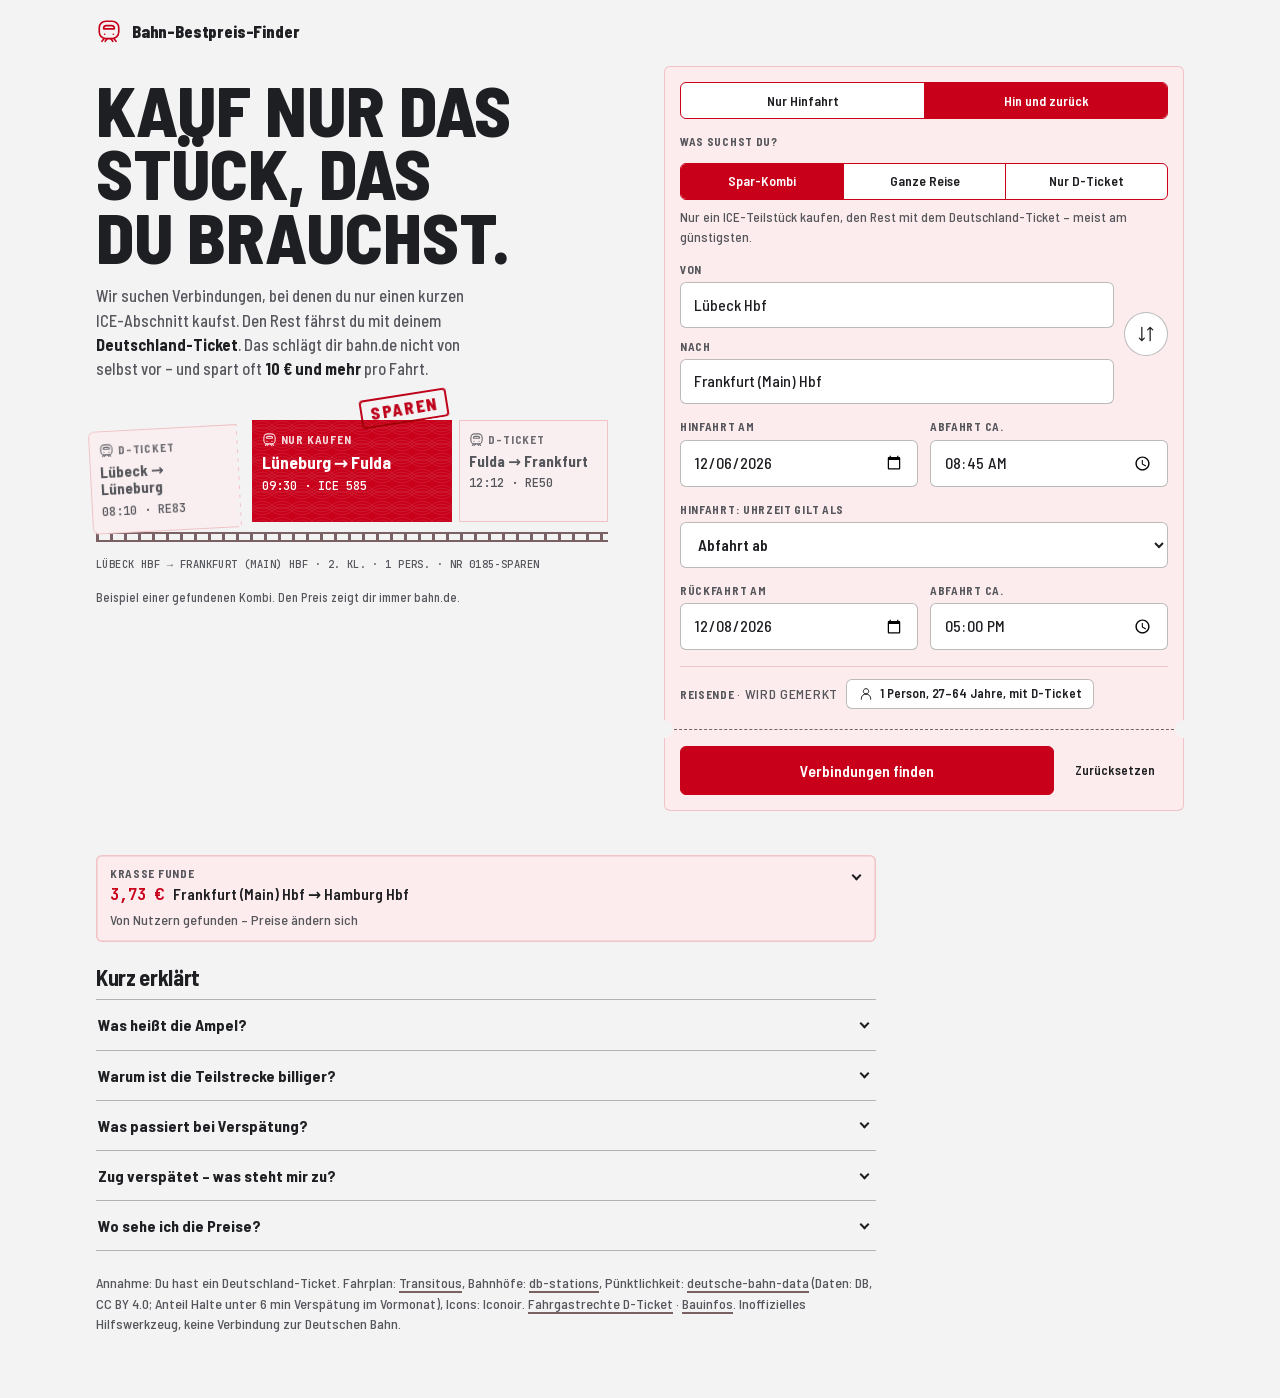
==== commit c3ba1397: "Neu: Ankunft-bis- und So-spät-wie-möglich-Suche, Spar-Konto mit eigenen Preisen, Krasse Funde (zusam" ====
--- a/v2/index.html
+++ b/v2/index.html
@@ -202,6 +202,8 @@
 .places .stack{display:grid;gap:12px;min-width:0}
 .swap{width:44px;height:44px;padding:0;border-radius:50%}
 .grid2{display:grid;gap:12px;grid-template-columns:repeat(2,minmax(0,1fr))}
+.ds-field.off{display:none}
+#tmode-f .ds-select{font-weight:600}
 .combo{position:relative;min-width:0}
 .sugg{position:absolute;z-index:6;left:0;right:0;top:100%;margin:4px 0 0;padding:4px;list-style:none;background:var(--popover);border:1.5px solid var(--foreground);
   border-radius:var(--r);max-height:280px;overflow:auto}
@@ -575,8 +577,9 @@
     </div>
     <div class="grid2">
       <div class="ds-field"><label class="ds-label" for="date">Hinfahrt am</label><input class="ds-input" id="date" type="date"></div>
-      <div class="ds-field"><label class="ds-label" for="time">Abfahrt ca.</label><input class="ds-input" id="time" type="time" value="09:00"></div>
+      <div class="ds-field" id="time-f"><label class="ds-label" for="time" id="time-l">Abfahrt ca.</label><input class="ds-input" id="time" type="time" value="09:00"></div>
     </div>
+    <div class="ds-field" id="tmode-f"><label class="ds-label" for="tmode">Hinfahrt: Uhrzeit gilt als</label><select class="ds-input ds-select" id="tmode"><option value="dep" selected>Abfahrt ab</option><option value="arr">Ankunft bis</option><option value="late">So spät wie möglich</option></select><span class="hint" id="tmode-hint"></span></div>
     <div class="grid2" id="ret">
       <div class="ds-field"><label class="ds-label" for="rdate">Rückfahrt am</label><input class="ds-input" id="rdate" type="date"></div>
       <div class="ds-field"><label class="ds-label" for="rtime">Abfahrt ca.</label><input class="ds-input" id="rtime" type="time" value="17:00"></div>
@@ -1496,7 +1499,8 @@
     return `<div class="fchips" role="group" aria-label="${label}"><span class="fl">${label}</span><button type="button" class="ds-chip" data-f="${key}" data-v="" aria-pressed="${!FILT[key]}">Alle</button>${[...c].sort((a,b)=>b[1]-a[1]).map(([k,n])=>`<button type="button" class="ds-chip" data-f="${key}" data-v="${esc(k)}" aria-pressed="${FILT[key]===k}">${esc(k)} <span class="n">${n}</span></button>`).join("")}</div>`};
   // Markierungen: empfohlen (beste Punkte) und schnellste
   const rec=[...list].sort(SORTFN.rec)[0],fast=[...list].sort(SORTFN.dur)[0];
-  const tagsOf=v=>[...(v===rec?["Empfohlen"]:[]),...(v===fast?["Schnellste"]:[])];
+  const latest=r.tmNote&&list.length?list.reduce((a,b)=>new Date(b.start)>new Date(a.start)?b:a):null; // bei Ankunft-bis: die späteste Abfahrt
+  const tagsOf=v=>[...(v===latest?["Späteste Abfahrt"]:[]),...(v===rec?["Empfohlen"]:[]),...(v===fast?["Schnellste"]:[])];
   const shown=SHOWALL?list:list.slice(0,30);
   let h=`<div class="toolbar">
     <span class="count">${list.length} Verbindung${list.length===1?"":"en"}</span>
@@ -1504,7 +1508,8 @@
     <button class="tgl help-btn" type="button" aria-expanded="false" aria-controls="list-help">${ico("info",16)}Hilfe</button>
   </div>
   ${helpHTML()}
-  <div class="timebar"><button class="ds-btn ds-btn-ghost ds-btn-sm" id="earlier-times" type="button"${LOADING?" disabled":""}>${ico("left",16)}${APPEND<0&&LOADING?"Lädt …":"Früher"}</button><span class="t win">Abfahrt ${fmtT(r.from)}–${fmtT(r.until)}</span><button class="ds-btn ds-btn-ghost ds-btn-sm" id="later-top" type="button"${LOADING?" disabled":""}>${APPEND>0&&LOADING?"Lädt …":"Später"}${ico("right",16)}</button></div>`;
+  <div class="timebar"><button class="ds-btn ds-btn-ghost ds-btn-sm" id="earlier-times" type="button"${LOADING?" disabled":""}>${ico("left",16)}${APPEND<0&&LOADING?"Lädt …":"Früher"}</button><span class="t win">Abfahrt ${fmtT(r.from)}–${fmtT(r.until)}</span>${r.tmNote?"":`<button class="ds-btn ds-btn-ghost ds-btn-sm" id="later-top" type="button"${LOADING?" disabled":""}>${APPEND>0&&LOADING?"Lädt …":"Später"}${ico("right",16)}</button>`}</div>`;
+  if(r.tmNote) h+=`<p class="tip" role="status">${esc(r.tmNote)}</p>`;
   h+=priceHTML(r);
   h+=altHTML(r);
   /* Filter eingeklappt: die Liste beginnt sofort, aktive Filter stehen in der Zeile */
@@ -1521,7 +1526,8 @@
        Oben eine Stundenübersicht, um 8, 10 oder 11 Uhr ohne Scrollen zu vergleichen. */
     const hourOf=v=>berlinLocal(v.start).slice(11,13),groups=new Map();
     for(const v of list){const k=hourOf(v);if(!groups.has(k))groups.set(k,[]);groups.get(k).push(v)}
-    const keys=[...groups.keys()].sort((a,b)=>(a<b?-1:1)); // Mitternacht: Fenster überschreitet selten 0 Uhr
+    const first=k=>Math.min(...groups.get(k).map(v=>+new Date(v.start))); // nach echter Zeit, damit 0 Uhr hinter 23 Uhr steht
+    const keys=[...groups.keys()].sort((a,b)=>(DIRS[0]?.tm==="late"&&r.tmNote?first(b)-first(a):first(a)-first(b)));
     const nx=k=>String((+k+1)%24).padStart(2,"0");
     h+=`<nav class="hours" aria-label="Beste Verbindung je Stunde">${keys.map(k=>{const b=groups.get(k)[0];
       return `<a class="hour" href="#g${k}"><span class="hour-h">${k} Uhr</span><span class="t">${hm(b.dur)}</span><i class="hdot l${b.risk.lvl}" title="${esc(b.risk.t)}"></i></a>`}).join("")}</nav>`;
@@ -1539,7 +1545,7 @@
   if(r.failed?.length){const f=r.failed,show=f.slice(0,4).join(", ")+(f.length>4?` und ${f.length-4} weitere`:"");
     h+=`<p class="tip" role="status">Der Fahrplan-Server hat nicht alles beantwortet (${esc(show)}). Dort können Spar-Kombis fehlen. <button class="ds-btn ds-btn-ghost ds-btn-sm" id="retry-search" type="button"${LOADING?" disabled":""}>${ico("refresh",16)}Nochmal suchen</button></p>`}
   if(LOADING&&APPEND>0) h+=`${skelRows(1)}<div class="loadmore" role="status">Suche spätere Verbindungen ab ${fmtT(r.until)} Uhr … <span class="lm-meta"></span></div>`;
-  else h+=`<button class="ds-btn ds-btn-outline ds-btn-sm more-times" id="more-times" type="button"${LOADING?" disabled":""}>Spätere Verbindungen (ab ${fmtT(r.until)} Uhr)${ico("right",16)}</button>`;
+  else if(!r.tmNote) h+=`<button class="ds-btn ds-btn-outline ds-btn-sm more-times" id="more-times" type="button"${LOADING?" disabled":""}>Spätere Verbindungen (ab ${fmtT(r.until)} Uhr)${ico("right",16)}</button>`;
   return h;
 }
 
@@ -1549,7 +1555,7 @@
   ROWV.clear();
   if(!DIRS.length){$("out").innerHTML="";SEL.clear();paintSelBar();return}
   const rt=DIRS.length>1,d0=DIRS[0];
-  let h=`<section class="res"><div class="res-head"><div><h2 class="ds-section-title">${esc(d0.A.name)} ${rt?"⇄":"→"} ${esc(d0.B.name)}</h2><span class="ds-supporting">${rt?`${esc(fmtD(d0.t))} hin · ${esc(fmtD(DIRS[1].t))} zurück`:esc(fmtD(d0.t))}</span></div><div class="head-btns"><button class="ds-btn ds-btn-secondary ds-btn-sm" id="fav" type="button" aria-pressed="${isFav()}">${ico("star",16)}<span>${isFav()?"Gemerkt":"Merken"}</span></button><button class="ds-btn ds-btn-secondary ds-btn-sm" id="share" type="button">${ico("share",16)}<span>Teilen</span></button></div></div>`;
+  let h=`<section class="res"><div class="res-head"><div><h2 class="ds-section-title">${esc(d0.A.name)} ${rt?"⇄":"→"} ${esc(d0.B.name)}</h2><span class="ds-supporting">${rt?`${esc(fmtD(d0.t))} hin · ${esc(fmtD(DIRS[1].t))} zurück`:esc(fmtD(d0.t))}${d0.tm==="arr"?esc(` · Ankunft bis ${fmtT(d0.tgt)} Uhr`):d0.tm==="late"?" · so spät wie möglich":""}</span></div><div class="head-btns"><button class="ds-btn ds-btn-secondary ds-btn-sm" id="fav" type="button" aria-pressed="${isFav()}">${ico("star",16)}<span>${isFav()?"Gemerkt":"Merken"}</span></button><button class="ds-btn ds-btn-secondary ds-btn-sm" id="share" type="button">${ico("share",16)}<span>Teilen</span></button></div></div>`;
   if(rt&&MODE==="whole"&&RES[0]?.whole?.length&&RES[1]?.whole?.length){
     const t1=[...RES[0].whole].sort(SORTFN.dep)[0].start,t2=[...RES[1].whole].sort(SORTFN.dep)[0].start;
     h+=`<div class="ds-row"><a class="ds-btn ds-btn-secondary ds-btn-sm" href="${esc(dbLinkRT(d0.A.st,d0.B.st,t1,t2))}" target="_blank" rel="noopener">Hin + Rück zusammen bei bahn.de${ico("open",16)}</a></div>`;
@@ -1611,11 +1617,12 @@
   return runDirs([i],my,live,{append:true,earlier:dir<0}).finally(()=>{APPEND=0;if(live())renderOut()});
 }
 const minT=(a,b)=>new Date(a)<new Date(b)?a:b,maxT=(a,b)=>new Date(a)>new Date(b)?a:b;
-const mergeRes=(a,b)=>({...b,whole:uniqV([...a.whole,...b.whole]),spar:uniqV([...a.spar,...b.spar]),dt:uniqV([...a.dt,...b.dt]),from:minT(a.from,b.from),until:maxT(a.until,b.until),note:b.note||a.note,alt:b.alt?.length?b.alt:a.alt,failed:[...new Set([...(a.failed||[]),...(b.failed||[])])]});
+const mergeRes=(a,b)=>({...b,whole:uniqV([...a.whole,...b.whole]),spar:uniqV([...a.spar,...b.spar]),dt:uniqV([...a.dt,...b.dt]),from:minT(a.from,b.from),until:maxT(a.until,b.until),note:b.note||a.note,tmNote:b.tmNote||a.tmNote,alt:b.alt?.length?b.alt:a.alt,failed:[...new Set([...(a.failed||[]),...(b.failed||[])])]});
 
 /* Teilen: Suche steckt in der Webadresse */
 function searchURL(){
   const p=new URLSearchParams({von:chosen.from.eva,nach:chosen.to.eva,d:$("date").value,t:$("time").value});
+  if(TMODE!=="dep")p.set("tm",TMODE);
   if(rtOn()){p.set("rd",$("rdate").value);p.set("rt",$("rtime").value)}
   return location.origin+location.pathname+"?"+p;
 }
@@ -1719,7 +1726,7 @@
 function saveFav(l){try{localStorage.setItem(FKEY,JSON.stringify(l))}catch{}paintFav()}
 const wdOf=d=>new Date(d+"T12:00:00Z").getUTCDay();
 const curFav=()=>{const d=DIRS[0];if(!d)return null;const r=DIRS[1];
-  return {f:d.A.st.eva,t:d.B.st.eva,wd:wdOf(berlinLocal(d.t).slice(0,10)),tm:berlinLocal(d.t).slice(11,16),
+  return {f:d.A.st.eva,t:d.B.st.eva,...(d.tm?{md:d.tm}:{}),wd:wdOf(berlinLocal(d.t).slice(0,10)),tm:berlinLocal(d.t).slice(11,16),
     rt:r?{off:Math.round((new Date(berlinLocal(r.t).slice(0,10))-new Date(berlinLocal(d.t).slice(0,10)))/864e5),tm:berlinLocal(r.t).slice(11,16)}:null}};
 const sameRoute=(a,b)=>a&&b&&String(a.f)===String(b.f)&&String(a.t)===String(b.t);
 const isFav=()=>loadFav().some(x=>sameRoute(x,curFav()));
@@ -1734,7 +1741,7 @@
   box.hidden=!list.length;
   box.innerHTML=list.length?`<span class="ds-supporting">${ico("star",14)} Meine Strecken:</span>${list.map((e,i)=>`<span class="fav"><button class="ds-chip" type="button" data-fv="${i}" title="Sucht für den nächsten ${esc(WD[e.x.wd])}.">${esc(e.a.name)} ${e.x.rt?"⇄":"→"} ${esc(e.b.name)} <span class="n">${esc(favLabel(e.x))}</span></button><button class="fav-x" type="button" data-fx="${i}" aria-label="${esc(e.a.name)} → ${esc(e.b.name)} vergessen">×</button></span>`).join("")}`:"";
   box.querySelectorAll("[data-fv]").forEach(btn=>btn.onclick=()=>{const {x,a,b}=list[+btn.dataset.fv];
-    choose("from",a);choose("to",b);const d=nextDay(x.wd,x.tm);$("date").value=d;$("time").value=x.tm;
+    choose("from",a);choose("to",b);const d=nextDay(x.wd,x.tm);$("date").value=d;$("time").value=x.tm;setTmode(x.md,false);
     setTrip(!!x.rt);if(x.rt){$("rdate").value=plusDays(d,x.rt.off);$("rtime").value=x.rt.tm}
     search()});
   box.querySelectorAll("[data-fx]").forEach(btn=>btn.onclick=()=>{const x=list[+btn.dataset.fx].x;saveFav(loadFav().filter(y=>!sameRoute(y,x)))});
@@ -1777,17 +1784,56 @@
   if(!sf||!stt){$("from").focus();return}
   if(sf.name===stt.name){$("form-hint").textContent="Start und Ziel sind gleich.";return}
   const rt=rtOn();
-  if(!$("date").value||!$("time").value){$("form-hint").textContent="Bitte Datum und Uhrzeit der Hinfahrt angeben.";return}
+  if(!$("date").value||(TMODE!=="late"&&!$("time").value)){$("form-hint").textContent=TMODE==="late"?"Bitte das Datum der Hinfahrt angeben.":"Bitte Datum und Uhrzeit der Hinfahrt angeben.";return}
   if(rt&&(!$("rdate").value||!$("rtime").value)){$("form-hint").textContent="Bitte Datum und Uhrzeit der Rückfahrt angeben.";return}
   const A=placeOf(sf),B=placeOf(stt);
-  const t1=berlinToUTC($("date").value,$("time").value);
+  const tgt1=arrTarget(TMODE,$("date").value,$("time").value);
+  // d.t bleibt der gewählte Tag (Anzeige, Teilen); bei „so spät“ nur ein Platzhalter am Abend dieses Tages
+  const t1=berlinToUTC($("date").value,TMODE==="late"?"18:00":$("time").value);
   const t2=rt?berlinToUTC($("rdate").value,$("rtime").value):null;
-  if(rt&&new Date(t2)<=new Date(t1)){$("form-hint").textContent="Die Rückfahrt muss nach der Hinfahrt liegen.";return}
-
-  DIRS=[{A,B,t:t1}];if(rt)DIRS.push({A:B,B:A,t:t2});
+  if(rt&&new Date(t2)<=new Date(tgt1||t1)){$("form-hint").textContent="Die Rückfahrt muss nach der Hinfahrt liegen.";return}
+
+  DIRS=[tgt1?{A,B,t:t1,tm:TMODE,tgt:tgt1}:{A,B,t:t1}];if(rt)DIRS.push({A:B,B:A,t:t2});
   RES=DIRS.map(()=>null);TAB=0;
   saveRecent(sf,stt);
   return runDirs(DIRS.map((_,i)=>i),my,live);
+}
+/* Zeitart der Hinfahrt: dep = Abfahrt ab (wie bisher), arr = Ankunft bis, late = so spät wie möglich (Ankunft bis 01:00 der Nacht danach) */
+const TMODES={dep:1,arr:1,late:1};
+let TMODE="dep";try{const m=localStorage.getItem("bbf-tmode");if(TMODES[m])TMODE=m}catch{}
+function setTmode(m,save=true){
+  TMODE=TMODES[m]?m:"dep";$("tmode").value=TMODE;
+  if(save)try{localStorage.setItem("bbf-tmode",TMODE)}catch{}
+  // „So spät wie möglich“ braucht keine Uhrzeit – das Ziel ist fest 01:00 in der Nacht nach dem gewählten Datum
+  $("time-l").textContent=TMODE==="arr"?"Ankunft bis":"Abfahrt ca.";
+  $("time-f").classList.toggle("off",TMODE==="late");
+  $("tmode-hint").textContent=TMODE==="late"?"Ankunft bis 01:00 Uhr in der Nacht nach dem gewählten Datum.":"";
+}
+$("tmode").addEventListener("change",()=>setTmode($("tmode").value));
+/* Ankunftsziel (UTC) für Ankunft-bis bzw. So-spät-wie-möglich; null bei normaler Abfahrtssuche */
+function arrTarget(m,date,time){
+  return m==="arr"?berlinToUTC(date,time):m==="late"?berlinToUTC(plusDays(date,1),"01:00"):null;
+}
+/* Nur Verbindungen behalten, die bis zum Ziel ankommen; die Notiz erklärt der Liste, was sie zeigt */
+function capArr(r,d){
+  const ok=v=>new Date(v.end)<=new Date(d.tgt),cut=a=>(a||[]).filter(ok);
+  const out={...r,whole:cut(r.whole),spar:cut(r.spar),dt:cut(r.dt),alt:cut(r.alt)};
+  const lim=`Ankunft bis ${fmtT(d.tgt)} Uhr`;
+  out.tmNote=(d.tm==="late"?`Letzte sinnvolle Verbindungen – ${lim.replace("01:00 Uhr","1 Uhr")}. Die späteste steht oben.`:`Nur Verbindungen mit ${lim}.`)
+    +(out.whole.length||out.spar.length||out.dt.length?"":" Im gefundenen Zeitfenster gibt es keine – probiere „Früher“.");
+  return out;
+}
+/* Startzeit für das 3-Stunden-Fenster: rückwärts vom Ziel nach den letzten Verbindungen fragen und das Fenster so legen,
+   dass es die spätesten Abfahrten umfasst (sonst läge es bei 8 Treffern oft viele Stunden zu früh). */
+async function windowStartFor(d,sig){
+  const fallback=addMin(d.tgt,-360);
+  try{
+    const its=(await plan(d.A.place,d.B.place,d.tgt,{arr:true,n:8,sig})).map(analyze).filter(x=>x.L.length&&new Date(x.end)<=new Date(d.tgt));
+    if(!its.length) return fallback;
+    const deps=its.map(x=>x.start).sort((a,b)=>new Date(a)-new Date(b));
+    const early=deps[0],late=deps[deps.length-1],lo=addMin(late,-(WIN_MIN-30));
+    return new Date(lo)>new Date(early)?lo:early;
+  }catch(e){if(e instanceof StopError)throw e;return fallback}
 }
 async function runDirs(idxs,my,live,opt={}){
   const rt=DIRS.length>1;
@@ -1812,9 +1858,10 @@
       timer=setTimeout(()=>dctl.abort(new StopError(`Der Fahrplan-Server braucht zu lange (über ${TIMEOUT_S} s).`,true)),TIMEOUT_S*1000);
       const pre=rt?(i?"Rückfahrt: ":"Hinfahrt: "):"";
       const d=DIRS[i],prev=opt.append?RES[i]:null;
-      const t=prev?(opt.earlier?addMin(prev.from,-WIN_MIN):prev.until):d.t;
+      let t=prev?(opt.earlier?addMin(prev.from,-WIN_MIN):prev.until):d.t;
       let last=null,r;
       try{
+        if(d.tgt&&!prev){cur={frac:k/idxs.length,label:pre+"Letzte Verbindungen suchen",step:0};paint();t=await windowStartFor(d,dsig)}
         r=await computeDir(placeOf(d.A.st),placeOf(d.B.st),t,dsig,{
           onPartial:p=>{last=p}, // Zwischenstände nicht zeigen (erst, wenn vollständig), aber fürs Zeitlimit aufheben
           prog:(f,label)=>{cur={frac:(k+f)/idxs.length,label:pre+label,step:f<.2?0:f<.45?1:f<1?2:(k===idxs.length-1?3:0)};paint()}
@@ -1824,6 +1871,7 @@
         r={...last,partial:false,dtLoading:false,note:`Der Fahrplan-Server war sehr langsam, darum wurde die Suche nach ${Math.round(TIMEOUT_S/60)} Minuten beendet. Hier steht alles, was bis dahin fertig war – es können Verbindungen fehlen. Später nochmal suchen lohnt sich.`};
       }finally{clearTimeout(timer);sig.removeEventListener("abort",onOuter)}
       if(!live()) return;
+      if(d.tgt) r=capArr(r,d);
       RES[i]=prev?mergeRes(prev,r):r;
       if(!live()) return;
       renderOut();
@@ -1888,10 +1936,12 @@
   const a=byEva(q.get("von")),b=byEva(q.get("nach")),ok=x=>/^\d{4}-\d{2}-\d{2}$/.test(x||""),okT=x=>/^\d{2}:\d{2}$/.test(x||"");
   if(a) choose("from",a); if(b) choose("to",b);
   if(ok(q.get("d"))) $("date").value=q.get("d"); if(okT(q.get("t"))) $("time").value=q.get("t");
+  if(TMODES[q.get("tm")]) setTmode(q.get("tm"),false); else setTmode("dep",false); // fehlt tm, ist es eine Abfahrtssuche
   const hasR=ok(q.get("rd"));setTrip(hasR);
   if(hasR){$("rdate").value=q.get("rd");if(okT(q.get("rt")))$("rtime").value=q.get("rt")}
   shared=!!(a&&b);
 }
+if(!shared) setTmode(TMODE,false); // gemerkte Zeitart ins Formular (geteilte Links haben oben schon ihre eigene gesetzt)
 syncTrip();paintRecent();paintFav();paintTrip();paintSav();paintFunde();
 // Meine Reisewahl: Knöpfe in den aufgeklappten Details (Details werden erst beim Aufklappen gebaut)
 $("out").addEventListener("click",e=>{const b=e.target.closest("[data-act]");if(!b)return;
